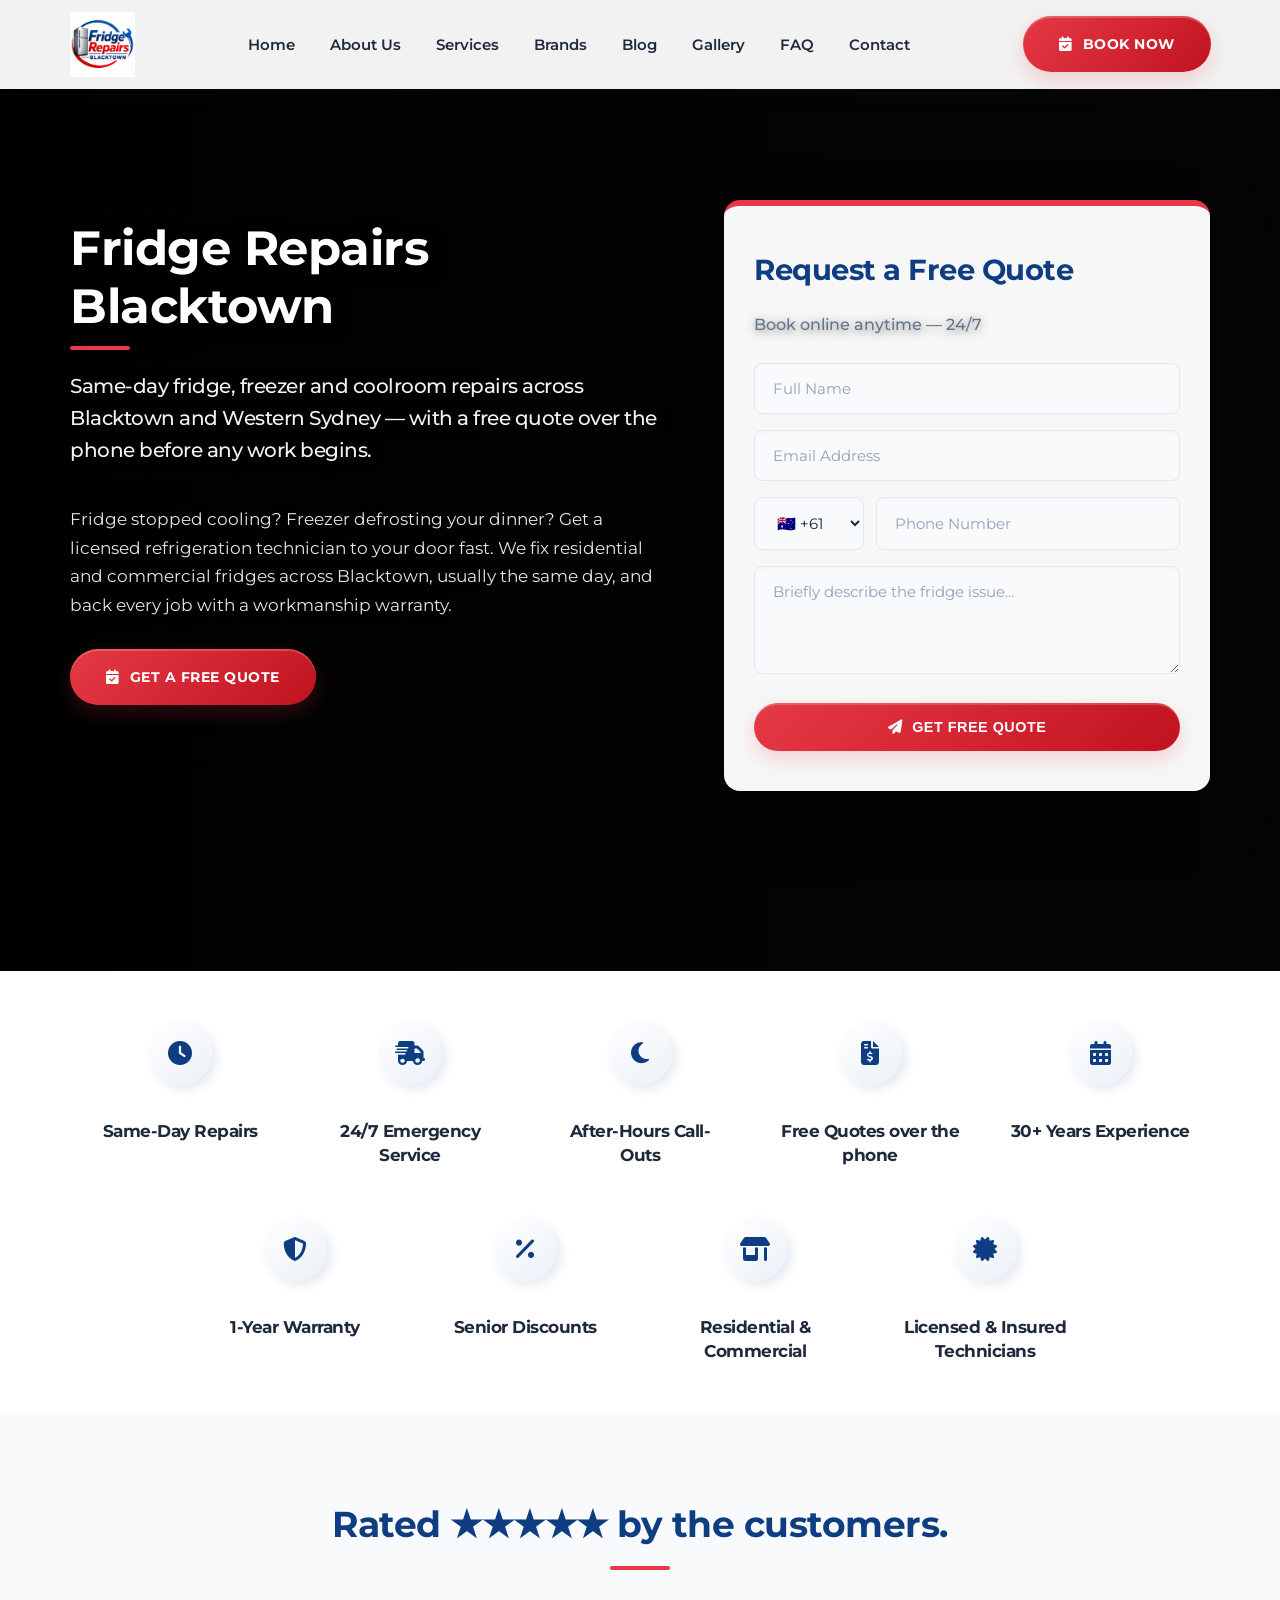
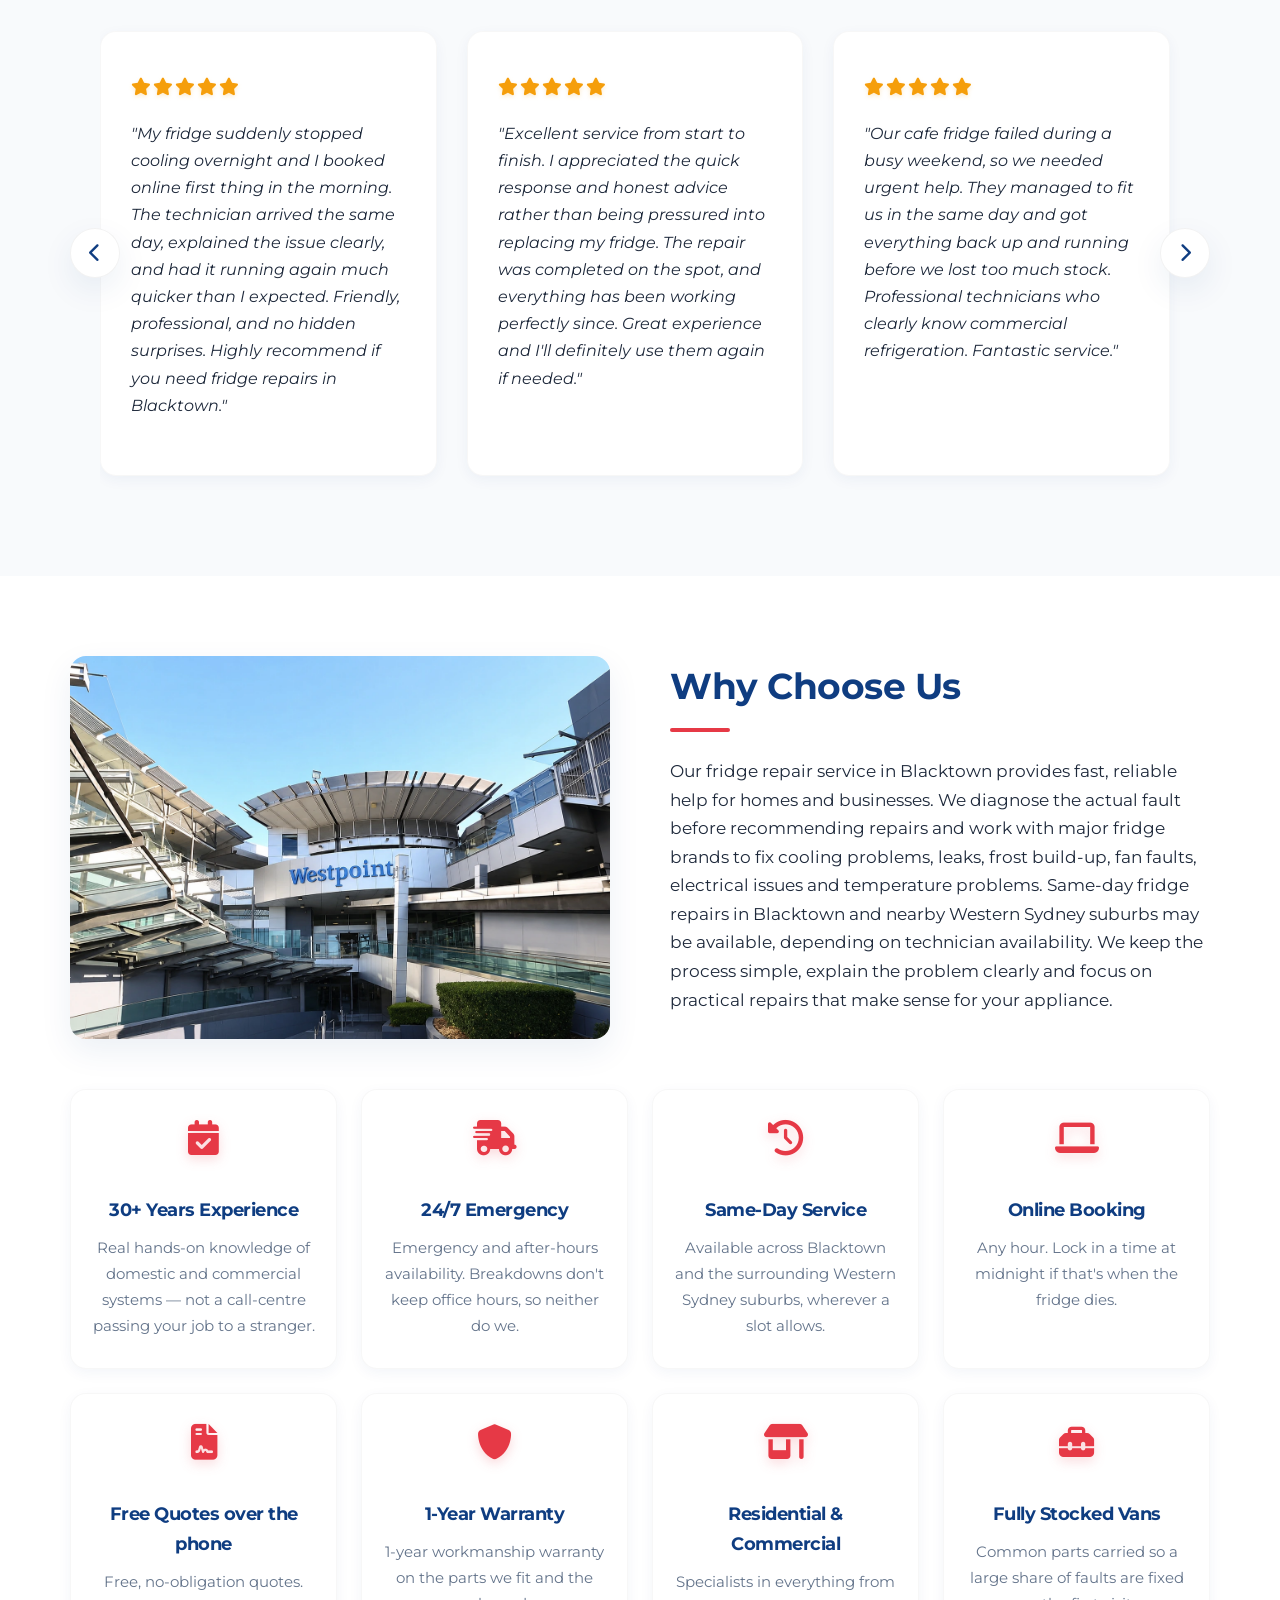
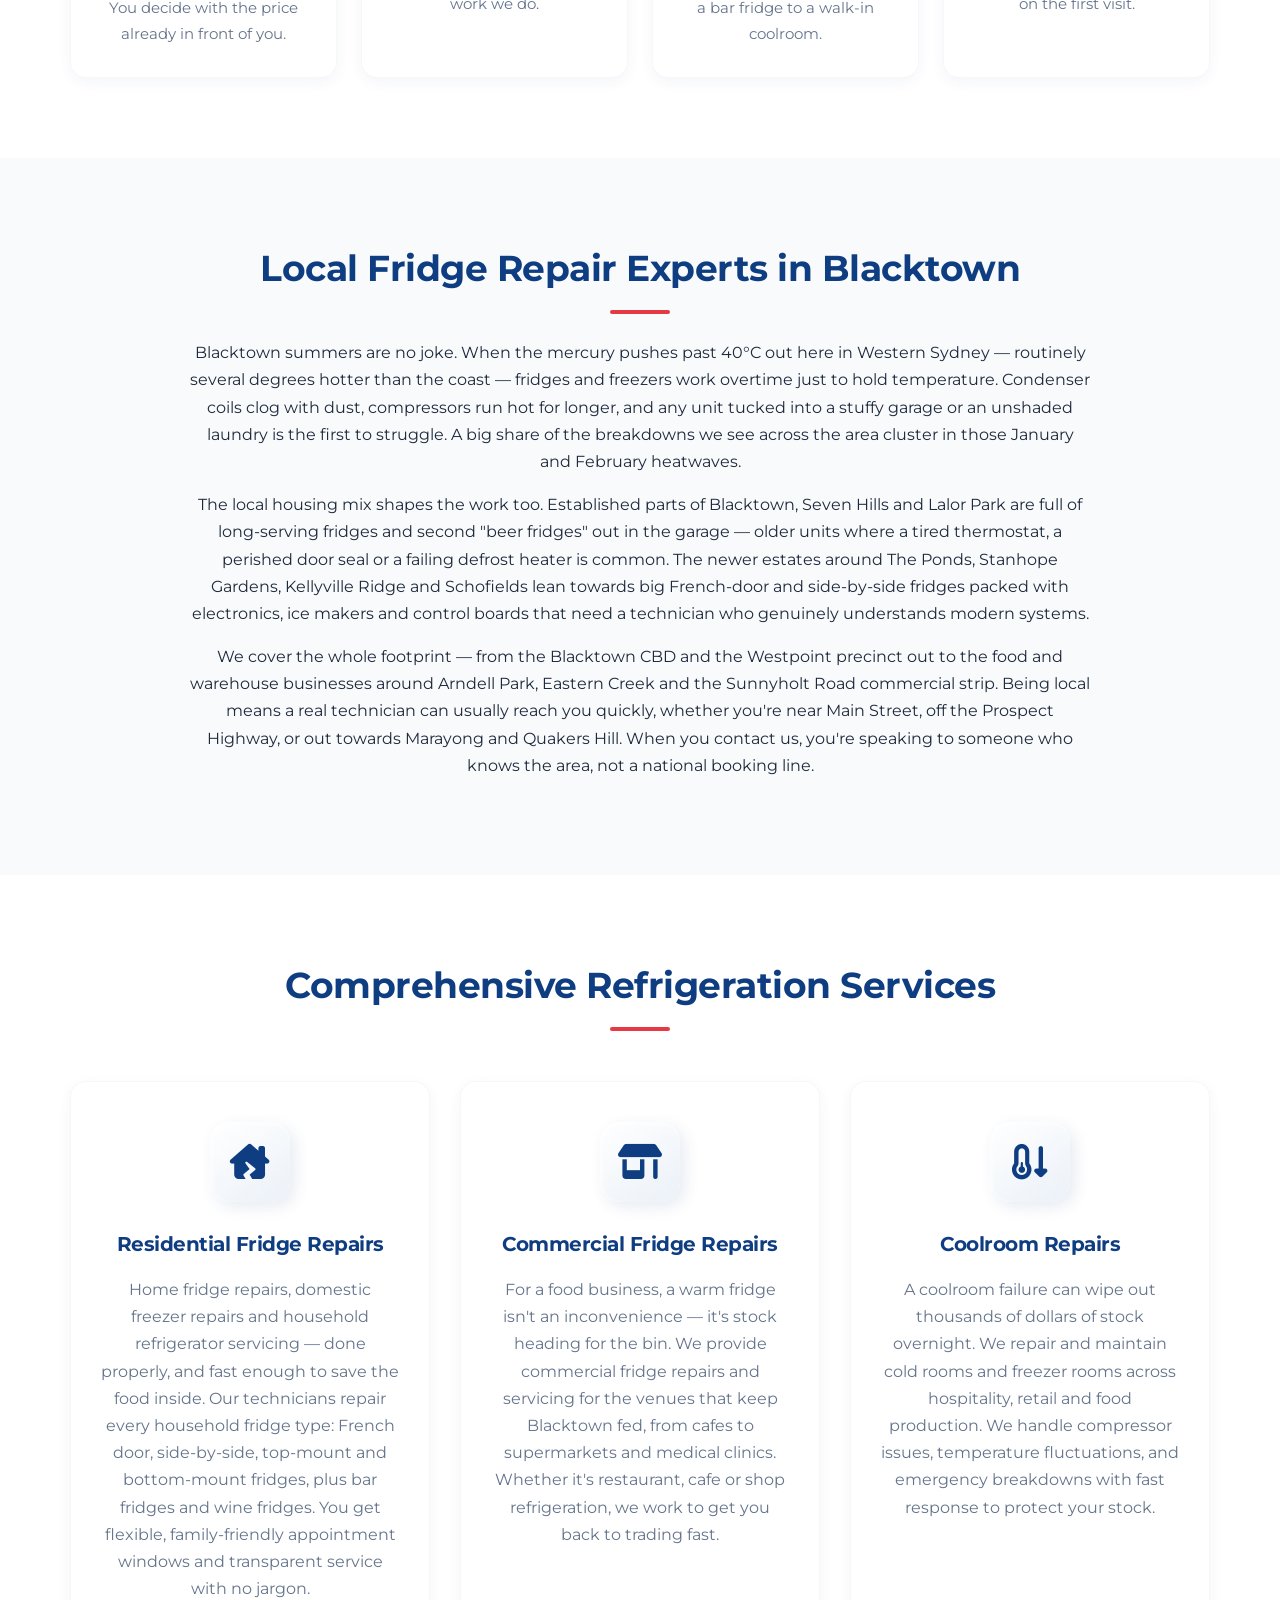
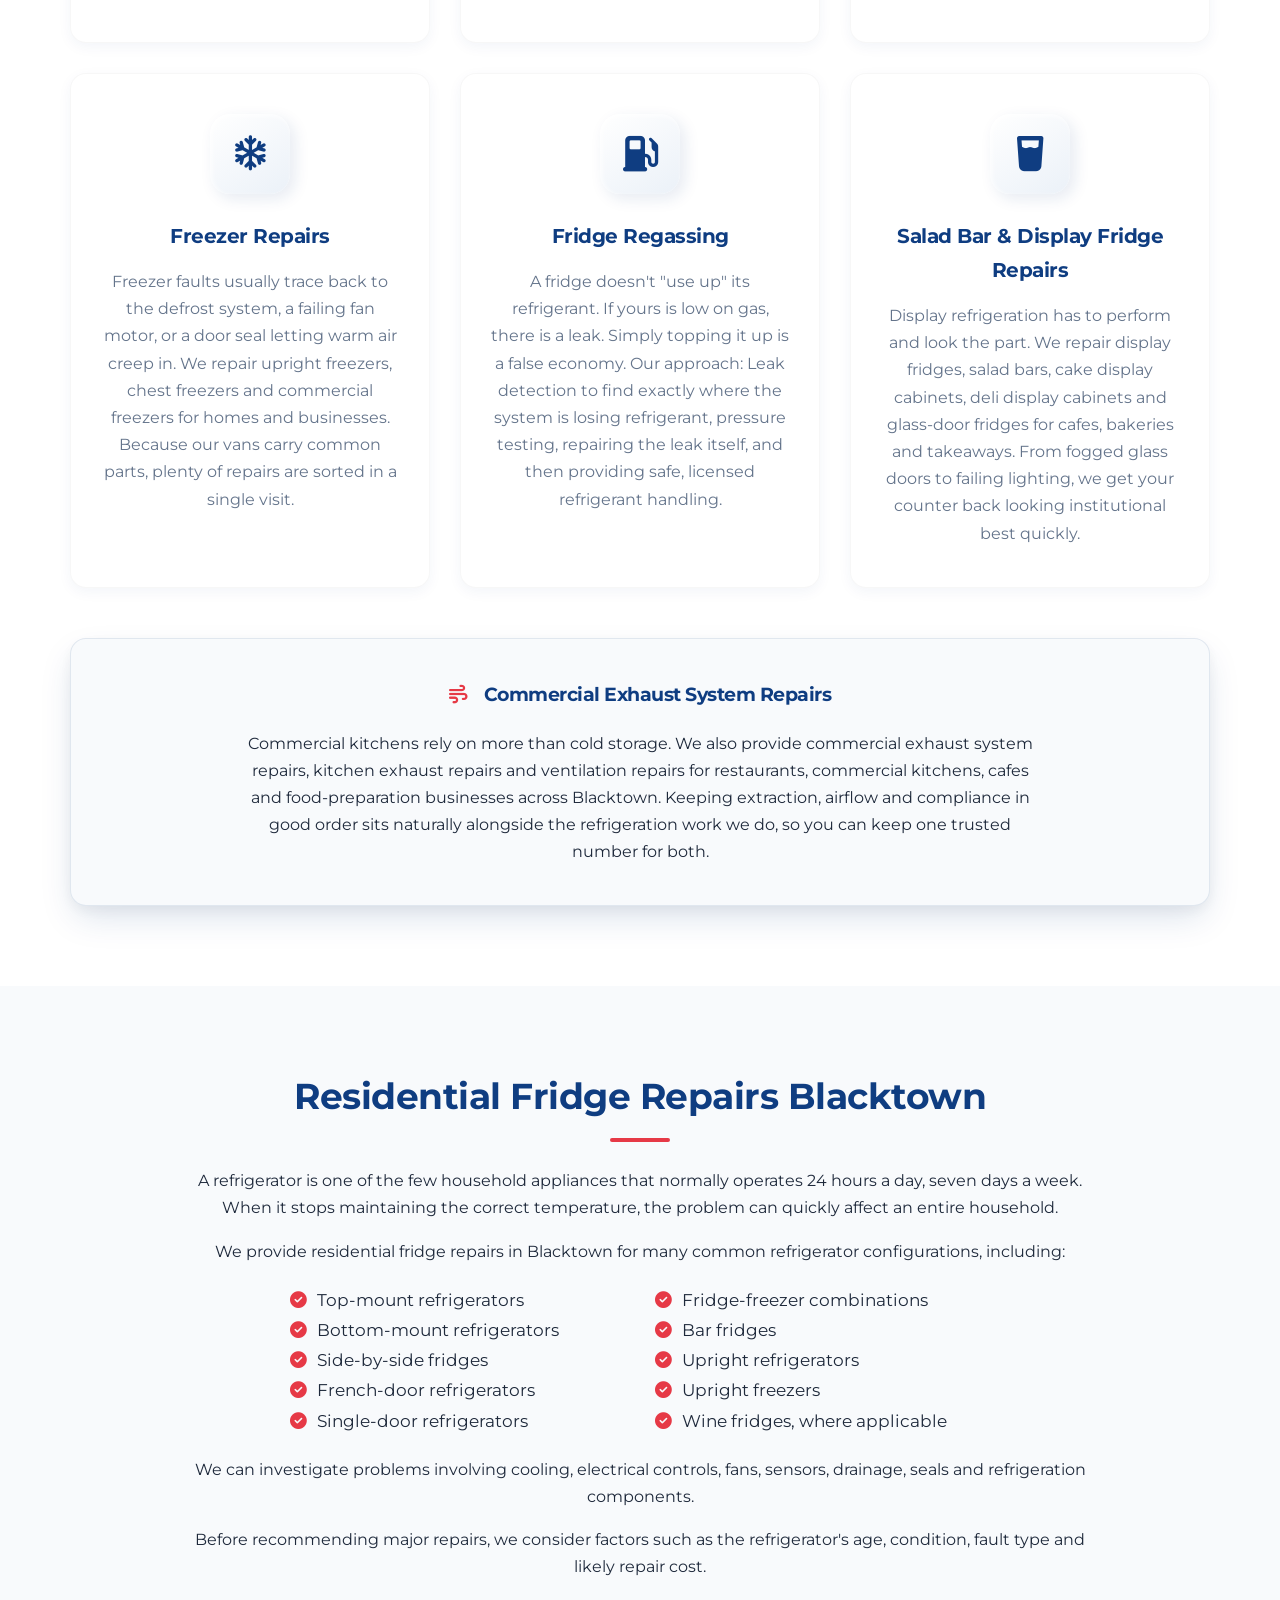
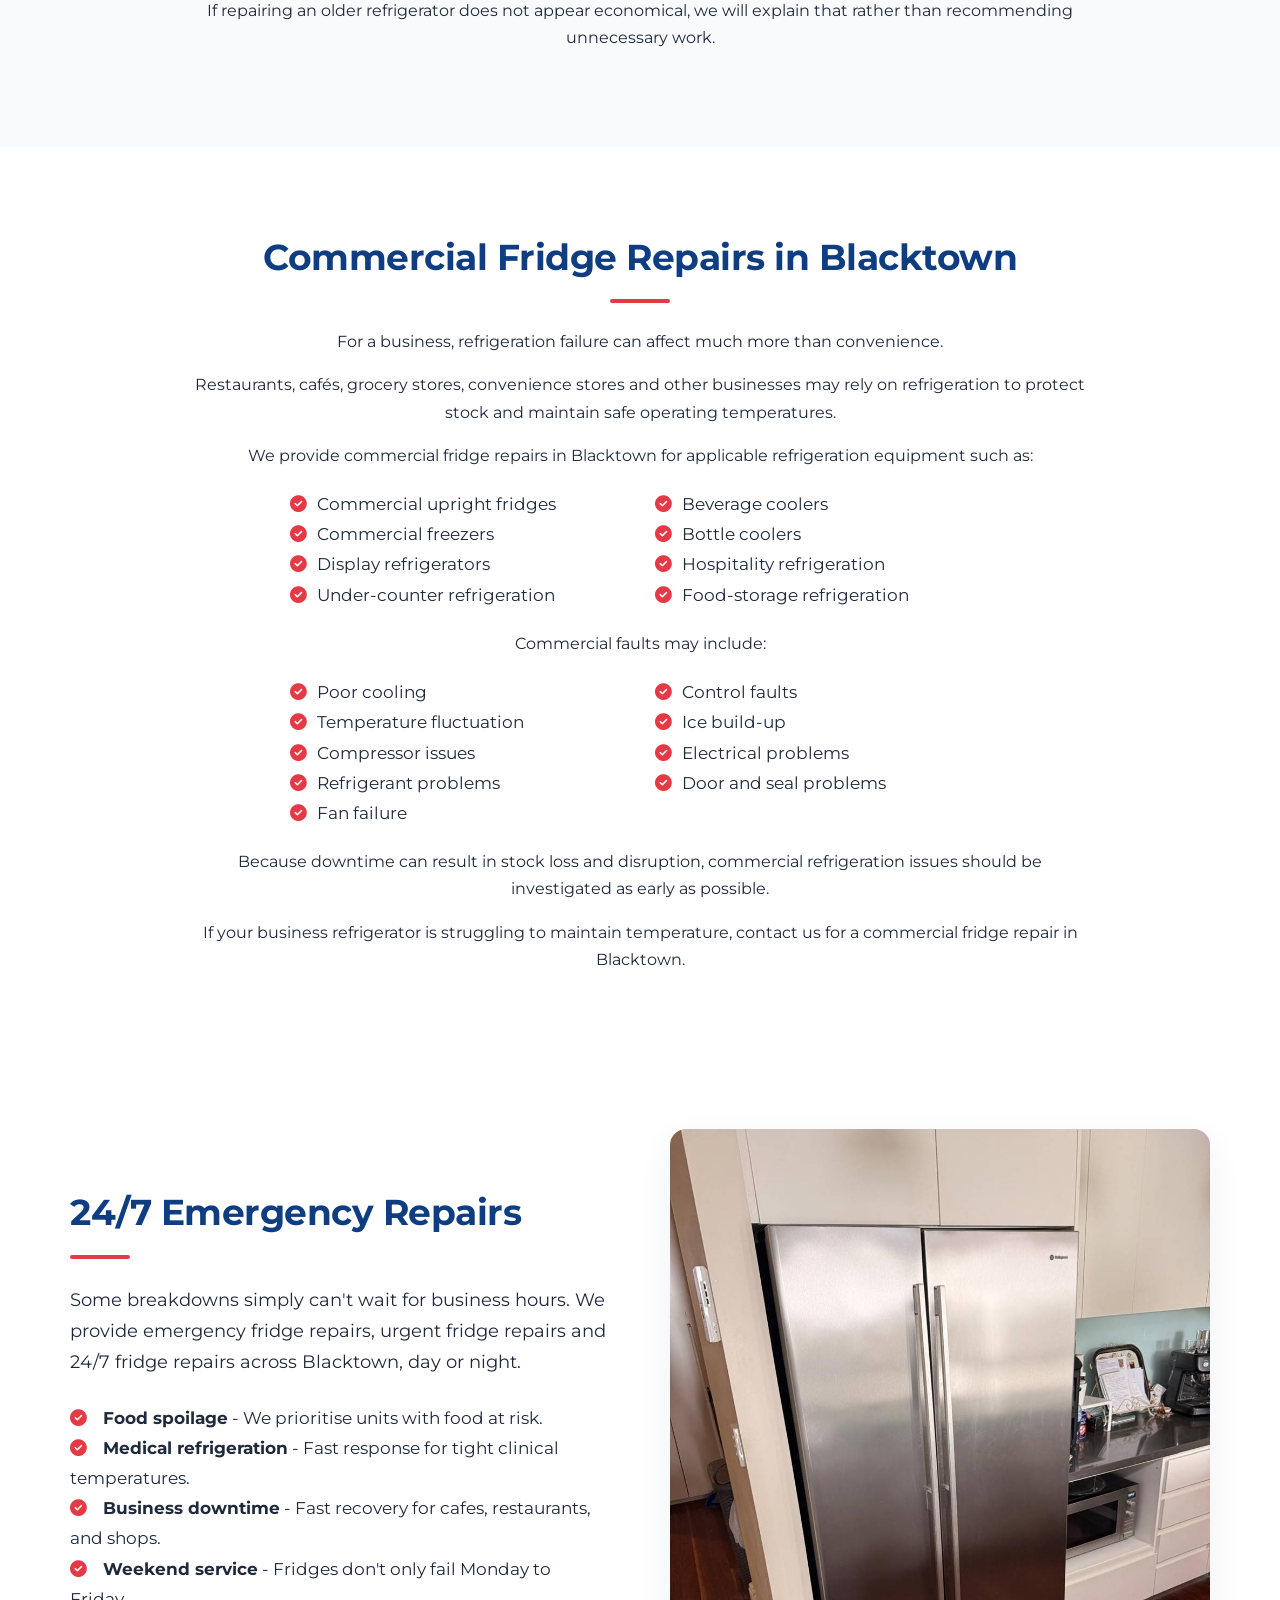
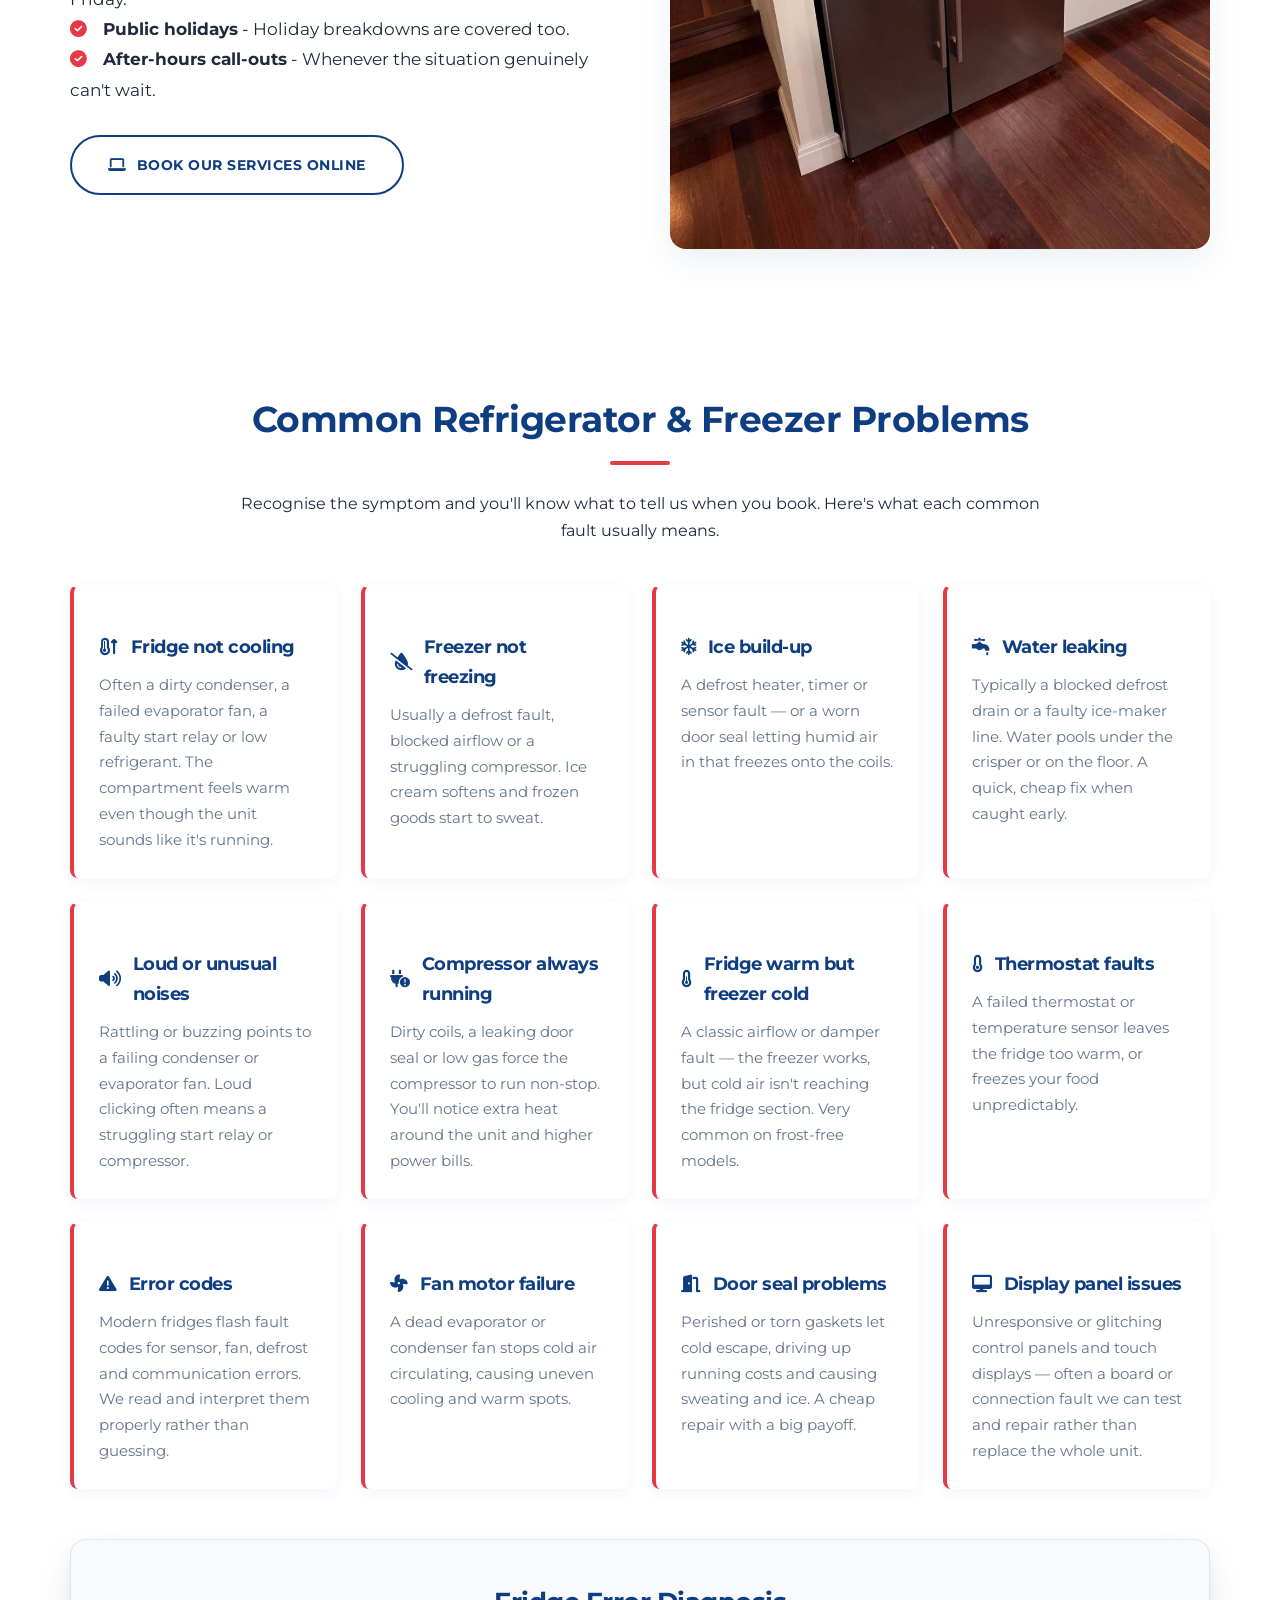
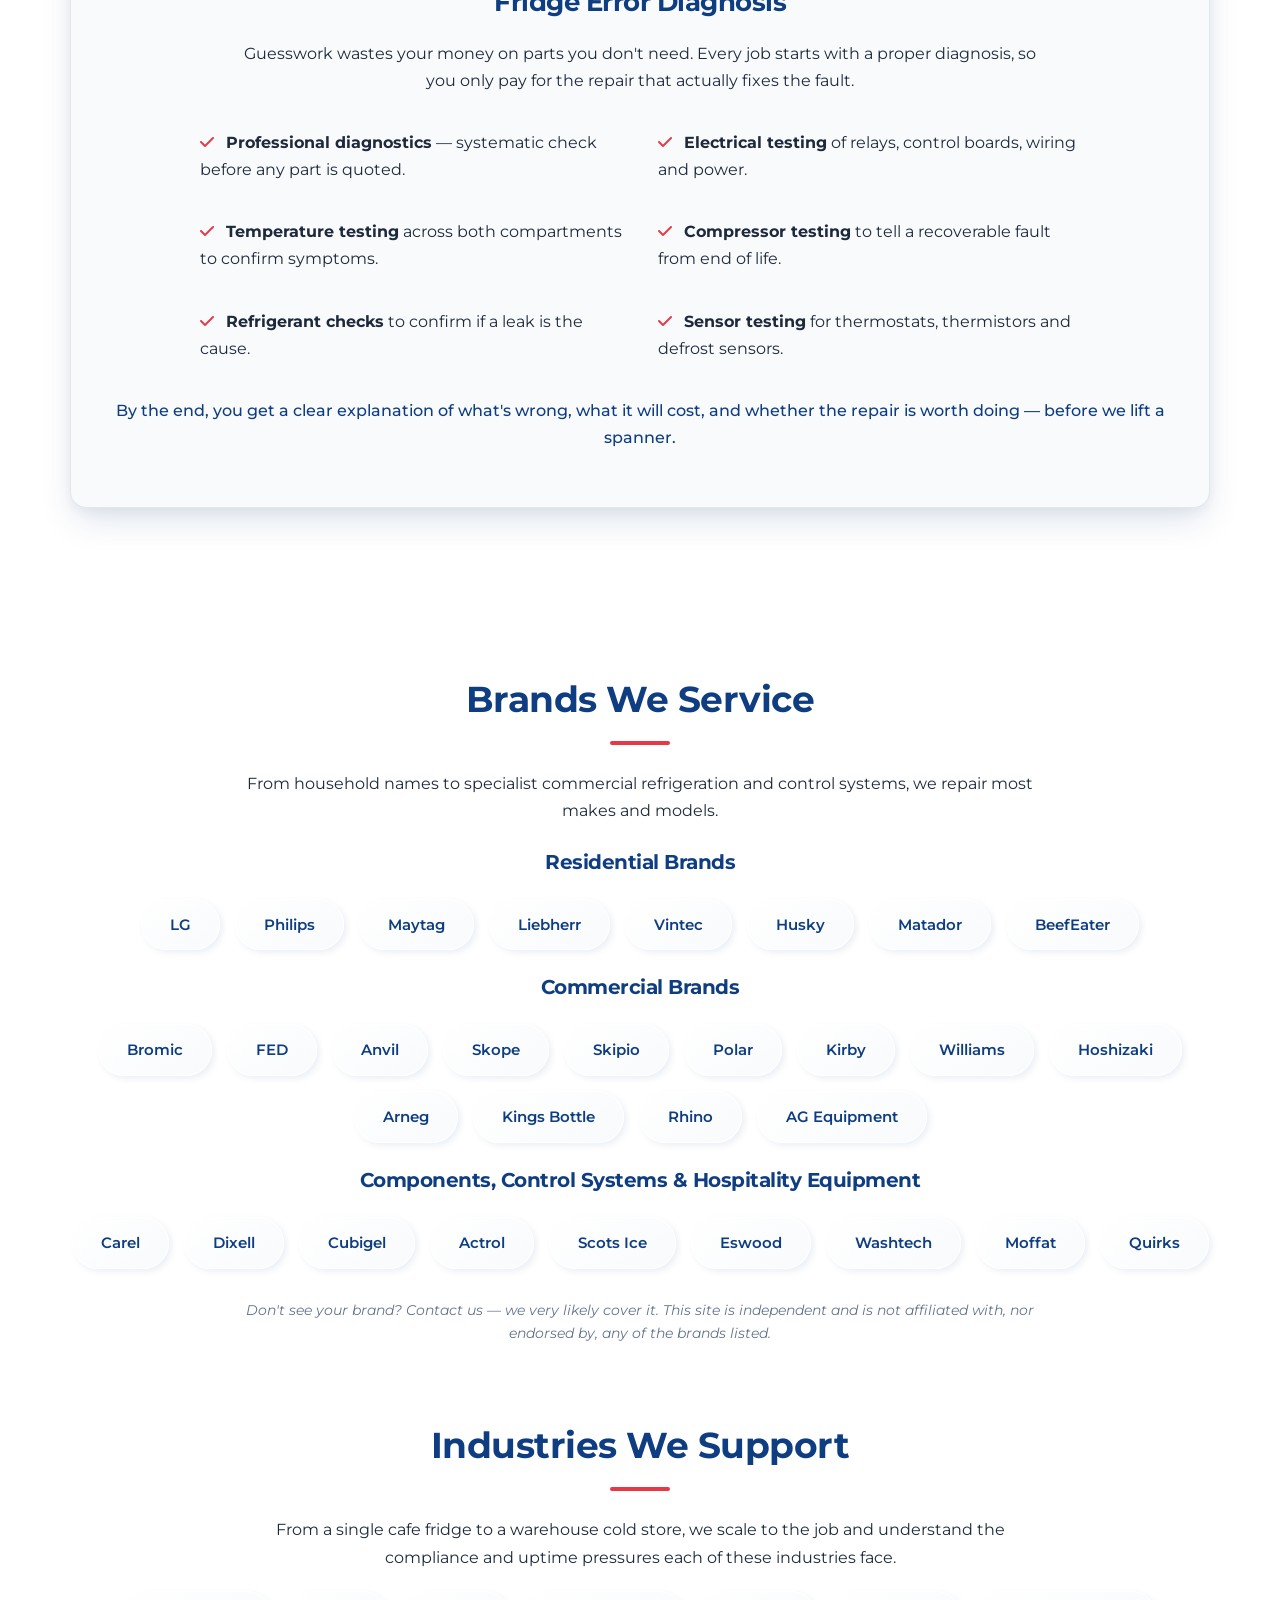
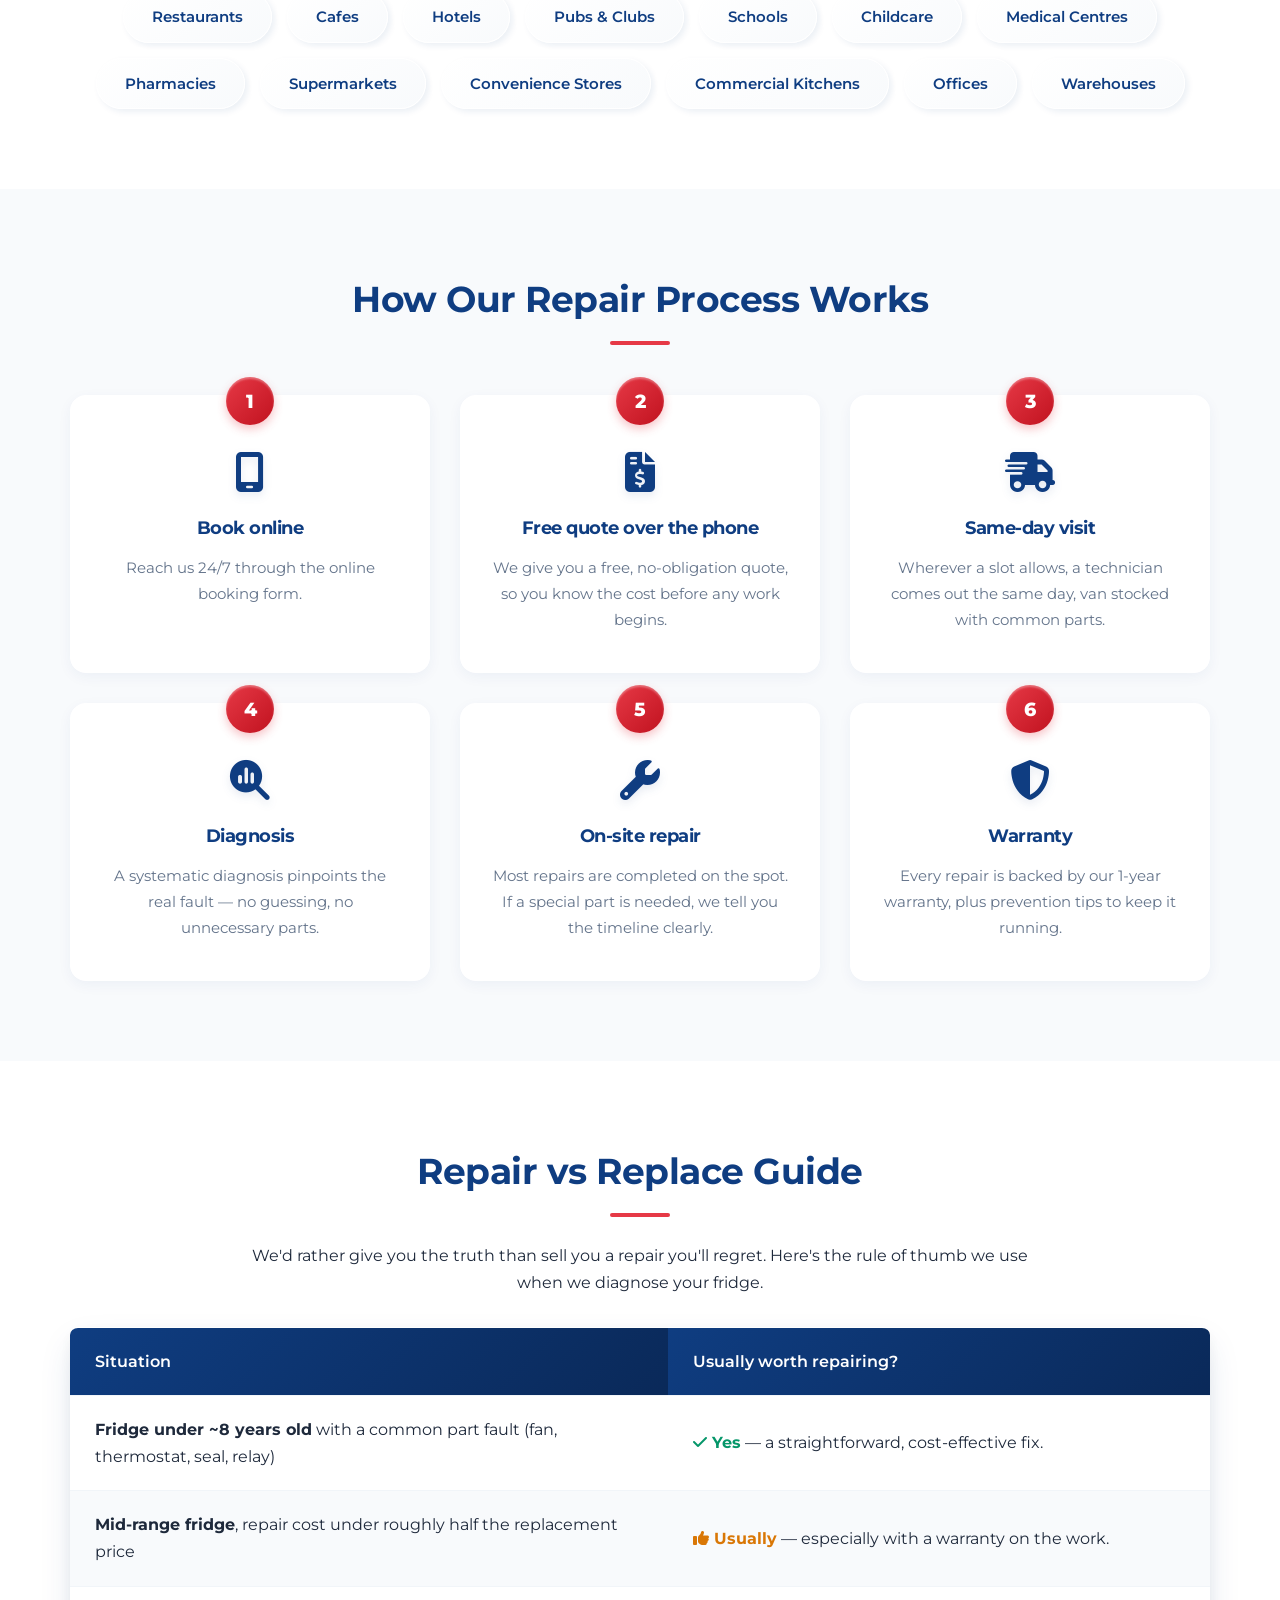
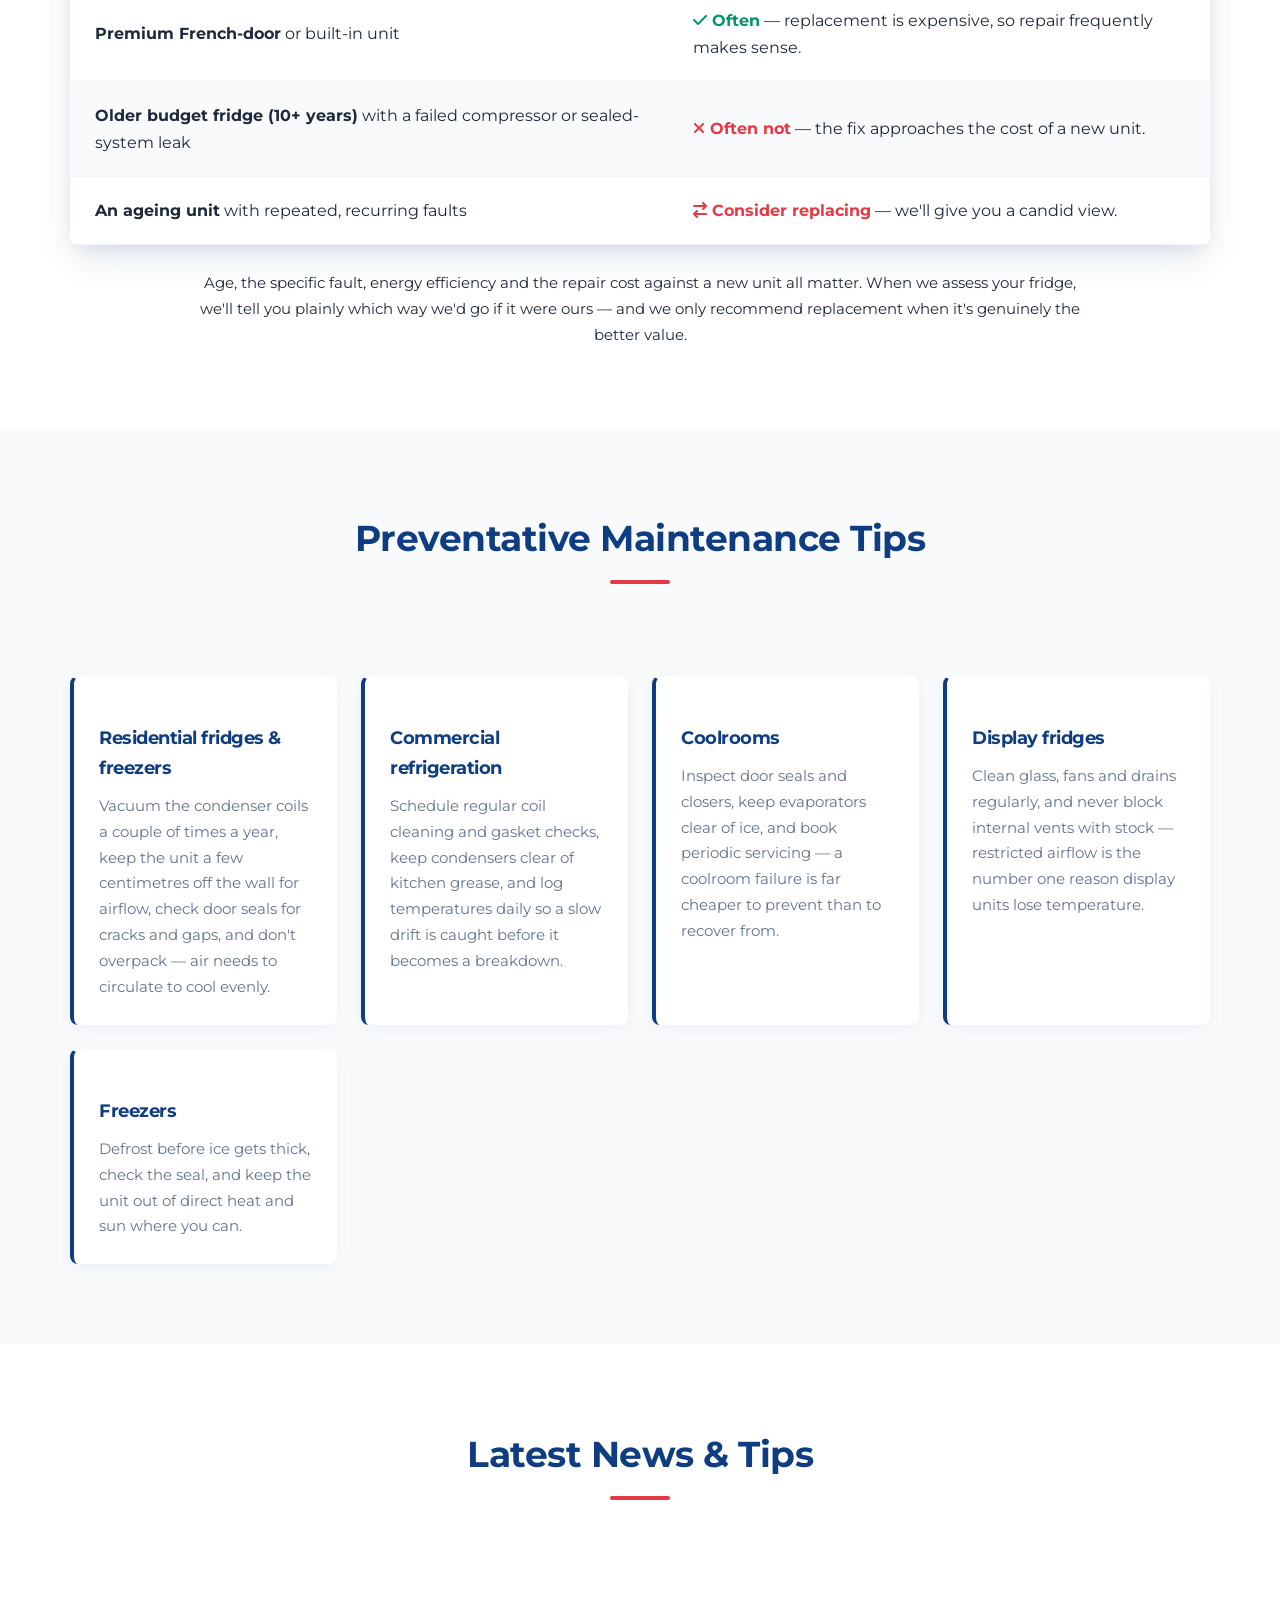
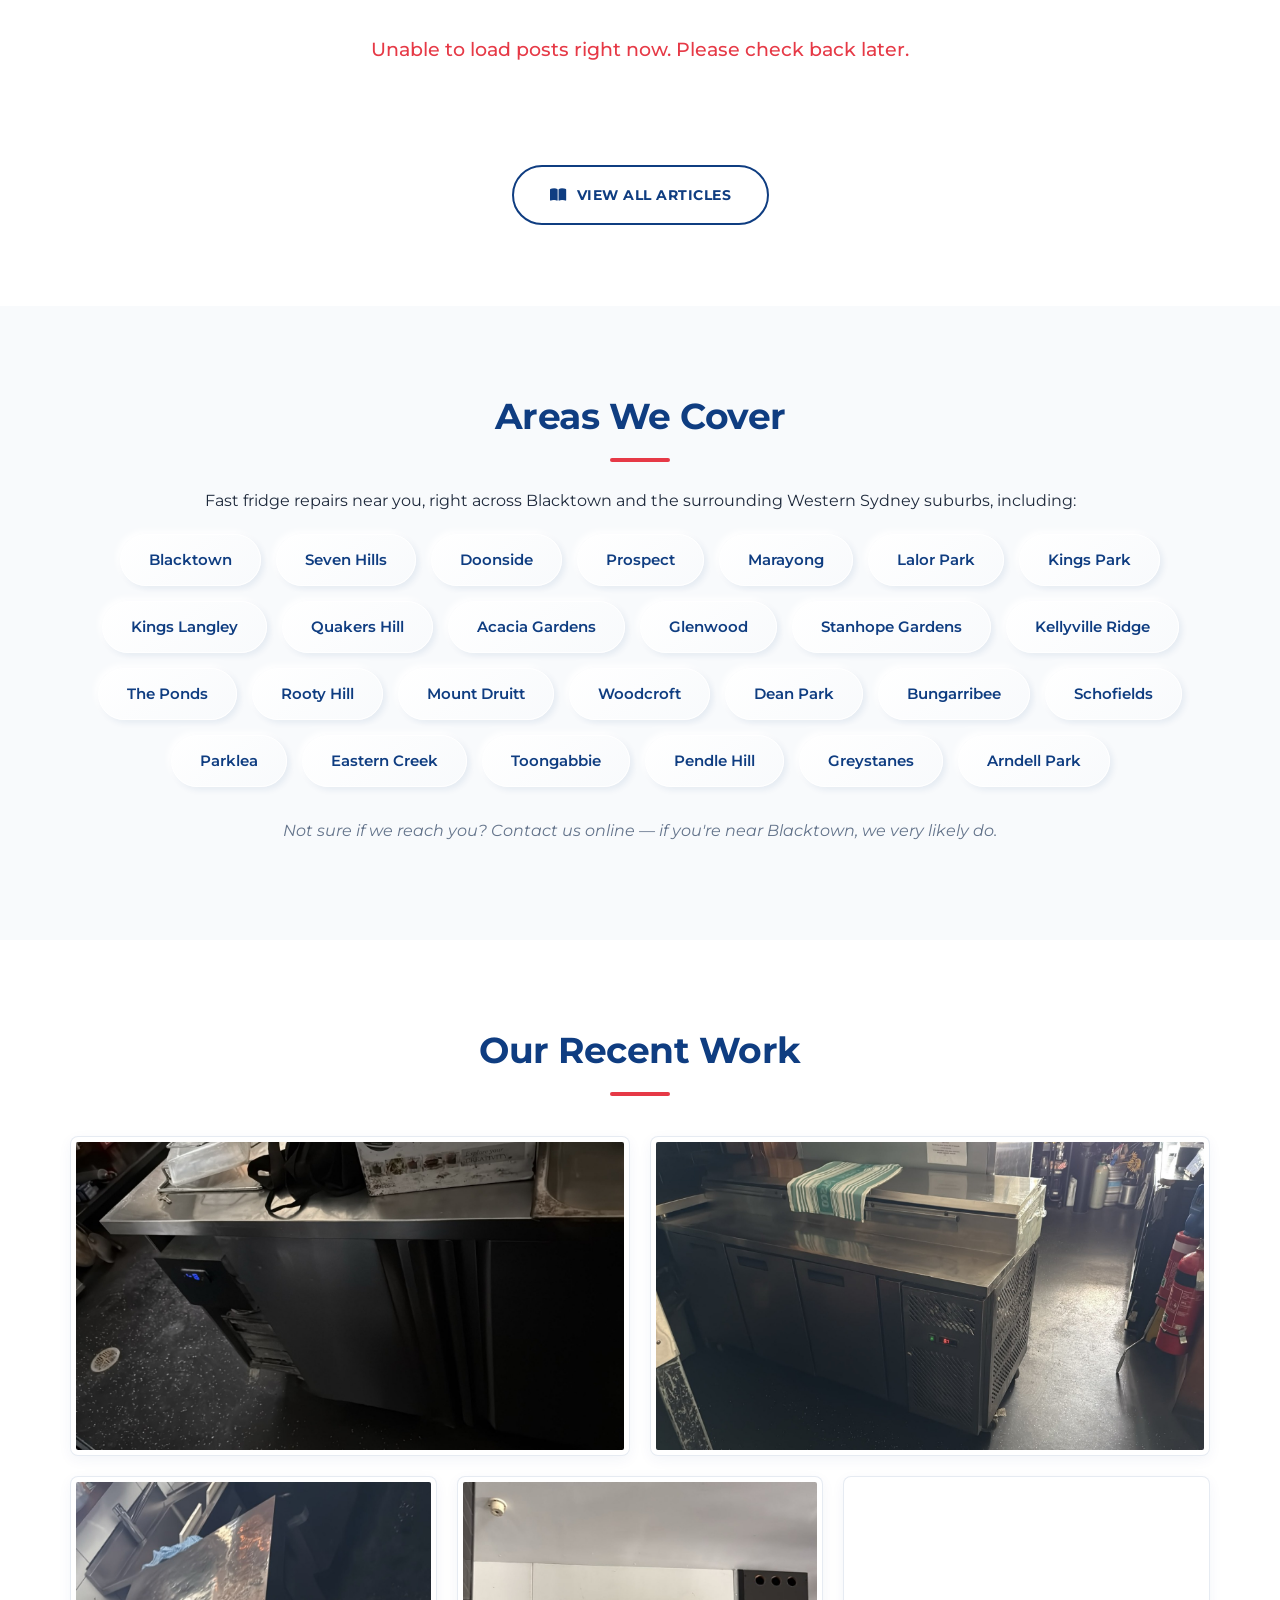
==== index.html @ 7af35701 "Add the About Us page Built /about-us/ (about-us.html) from the content brief: H1 intro, team/van ph" ====
<!DOCTYPE html>
<html lang="en">
<head>
<meta charset="UTF-8">
<meta name="viewport" content="width=device-width, initial-scale=1.0">
<title>Fridge Repairs Blacktown | Same-Day Local Fridge Repair</title>
<meta name="description" content="Need fast fridge repairs in Blacktown? Get same-day local service for cooling faults, leaks, noisy fridges, compressors and all major brands. Book today.">

<!-- Favicon (Logo in browser tab) -->
<link rel="icon" type="image/webp" href="images/logo.webp">
<link rel="apple-touch-icon" href="images/logo.webp">

<!-- Preconnect for faster font/icon & API loading -->
<link rel="preconnect" href="https://fonts.googleapis.com">
<link rel="preconnect" href="https://fonts.gstatic.com" crossorigin>
<link rel="preconnect" href="https://cdnjs.cloudflare.com" crossorigin>
<link rel="preconnect" href="https://fridgerepairblacktown.com.au" crossorigin>

<!-- Preload the hero background image -->
<link rel="preload" as="image" fetchpriority="high" href="images/heroimage1.png">

<!-- Fonts -->
<link rel="preload" as="style" href="https://fonts.googleapis.com/css2?family=Montserrat:wght@400;500;600;700;800&display=swap">
<link href="https://fonts.googleapis.com/css2?family=Montserrat:wght@400;500;600;700;800&display=swap" rel="stylesheet">

<!-- Font Awesome -->
<link rel="preload" href="https://cdnjs.cloudflare.com/ajax/libs/font-awesome/6.4.0/css/all.min.css" as="style" onload="this.onload=null;this.rel='stylesheet'">
<noscript><link rel="stylesheet" href="https://cdnjs.cloudflare.com/ajax/libs/font-awesome/6.4.0/css/all.min.css"></noscript>

<style>
    :root {
        --primary: #0F3D81;
        --primary-light: #EBF1F8;
        --primary-dark: #0A2959;
        --secondary: #E63946;
        --secondary-dark: #C1121F;
        --text-dark: #1E293B;
        --text-light: #64748B;
        --bg-light: #F8FAFC;
        --white: #ffffff;
        --font-main: 'Montserrat', sans-serif;
        --radius: 16px;
        --radius-sm: 8px;
        
        --shadow-sm: 0 4px 14px rgba(15, 61, 129, 0.05);
        --shadow-md: 0 12px 32px rgba(15, 61, 129, 0.08);
        --shadow-hover: 0 25px 50px -12px rgba(15, 61, 129, 0.25), 0 15px 15px -10px rgba(15, 61, 129, 0.15);
        --shadow-3d: 0 15px 35px -5px rgba(15, 61, 129, 0.15), 0 5px 15px rgba(0,0,0,0.05);
        --transition: all 0.4s cubic-bezier(0.25, 1, 0.5, 1);
    }

    * { box-sizing: border-box; }
    
    /* Exact offset for fixed header */
    html { scroll-behavior: smooth; scroll-padding-top: 90px; }
    
    body { margin: 0; background-color: var(--white); overflow-x: hidden; -webkit-font-smoothing: antialiased; }

    @keyframes pulse3D {
        0% { box-shadow: 0 4px 15px rgba(230, 57, 70, 0.3), 0 0 0 0 rgba(230, 57, 70, 0.4); }
        70% { box-shadow: 0 4px 15px rgba(230, 57, 70, 0.3), 0 0 0 15px rgba(230, 57, 70, 0); }
        100% { box-shadow: 0 4px 15px rgba(230, 57, 70, 0.3), 0 0 0 0 rgba(230, 57, 70, 0); }
    }

    @keyframes spin {
        0% { transform: rotate(0deg); }
        100% { transform: rotate(360deg); }
    }

    .frb-reveal {
        opacity: 0;
        transform: perspective(1200px) translateY(50px) translateZ(-50px) rotateX(-8deg);
        transition: opacity 0.8s cubic-bezier(0.25, 1, 0.5, 1), transform 0.8s cubic-bezier(0.25, 1, 0.5, 1);
        will-change: opacity, transform;
    }
    .frb-reveal.active {
        opacity: 1;
        transform: perspective(1200px) translateY(0) translateZ(0) rotateX(0deg);
    }
    
    .frb-global-styles { font-family: var(--font-main); font-size: 16px; color: var(--text-dark); line-height: 1.7; overflow-x: hidden; }
    .frb-global-styles a { text-decoration: none; transition: var(--transition); }
    .frb-global-styles h1, .frb-global-styles h2, .frb-global-styles h3, .frb-global-styles h4 { color: var(--primary); margin-top: 0; font-weight: 700; letter-spacing: -0.5px; }
    .frb-global-styles img { display: block; max-width: 100%; height: auto; }

    /* HEADER STYLES */
    .frb-site-header { 
        width: 100%; 
        background-color: rgba(255, 255, 255, 0.95); 
        backdrop-filter: blur(12px); 
        -webkit-backdrop-filter: blur(12px); 
        box-shadow: 0 4px 20px rgba(15, 61, 129, 0.08); 
        position: fixed; 
        top: 0; 
        left: 0;
        z-index: 9999; 
        transition: background-color 0.3s ease, box-shadow 0.3s ease;
        transform: translateZ(0);
    }
    .frb-site-header.scrolled {
        background-color: rgba(255, 255, 255, 0.75);
        box-shadow: 0 8px 25px rgba(15, 61, 129, 0.12);
    }
    .frb-header-container { width: 90%; max-width: 1140px; margin: 0 auto; display: flex; justify-content: space-between; align-items: center; padding: 12px 0; }
    .frb-logo img { max-height: 65px; width: auto; display: block; transition: var(--transition); }
    .frb-logo img:hover { transform: scale(1.03) translateY(-2px); }
    .frb-main-nav { flex-grow: 1; display: flex; justify-content: center; }
    .frb-main-nav ul { list-style: none; display: flex; gap: 35px; margin: 0; padding: 0; }
    .frb-main-nav ul li a { color: var(--text-dark); font-weight: 600; font-size: 0.95rem; text-transform: capitalize; position: relative; padding-bottom: 6px; }
    .frb-main-nav ul li a::after { content: ''; position: absolute; bottom: 0; left: 0; width: 0; height: 2px; background-color: var(--secondary); transition: var(--transition); border-radius: 2px; }
    .frb-main-nav ul li a:hover { color: var(--primary); }
    .frb-main-nav ul li a:hover::after { width: 100%; }
    .frb-header-actions { display: flex; align-items: center; gap: 20px; }
    .frb-header-btn { padding: 12px 28px; font-size: 0.9rem; animation: pulse3D 2.5s infinite; } 
    .frb-mobile-toggle { display: none; background: none; border: none; font-size: 1.8rem; cursor: pointer; color: var(--primary); transition: var(--transition); }

    /* LAYOUT STYLES */
    .frb-container { width: 90%; max-width: 1140px; margin: 0 auto; padding: 80px 0; }
    .frb-bg-light { background-color: var(--bg-light); }
    .frb-text-center { text-align: center; }
    .frb-mt-2 { margin-top: 20px; }
    .frb-mb-2 { margin-bottom: 20px; }
    
    .frb-img-fluid { border-radius: var(--radius); box-shadow: var(--shadow-md); transition: var(--transition); overflow: hidden; will-change: transform; }
    .frb-img-fluid:hover { transform: translateY(-8px) scale(1.02); box-shadow: var(--shadow-hover); }

    h2, .frb-section-title { font-size: clamp(28px, 4vw, 36px) !important; margin-bottom: 25px; position: relative; padding-bottom: 15px; }
    .frb-section-title::after { content: ''; position: absolute; bottom: 0; left: 0; width: 60px; height: 4px; border-radius: 4px; background-color: var(--secondary); }
    .frb-section-title.center::after { left: 50%; transform: translateX(-50%); }

    .frb-split-grid { display: grid; grid-template-columns: 1fr 1fr; gap: 60px; align-items: center; }
    
    .frb-btn { display: inline-flex; align-items: center; justify-content: center; gap: 10px; padding: 16px 36px; border-radius: 50px; font-weight: 700; text-transform: uppercase; letter-spacing: 0.5px; font-size: 0.9em; border: none; background: linear-gradient(135deg, var(--secondary) 0%, var(--secondary-dark) 100%); color: var(--white); cursor: pointer; transition: var(--transition); box-shadow: 0 8px 20px rgba(230, 57, 70, 0.2), inset 0 2px 0 rgba(255,255,255,0.2); will-change: transform; }
    .frb-btn:hover { color: var(--white); transform: translateY(-3px) scale(1.02); box-shadow: 0 12px 25px rgba(230, 57, 70, 0.3), inset 0 2px 0 rgba(255,255,255,0.3); }
    .frb-btn:active { transform: translateY(1px); box-shadow: 0 2px 10px rgba(230, 57, 70, 0.3), inset 0 3px 5px rgba(0,0,0,0.2); }
    .frb-btn:disabled { opacity: 0.7; cursor: not-allowed; transform: none !important; box-shadow: none !important; }
    
    .frb-btn-outline { background: transparent; color: var(--primary); border: 2px solid var(--primary); box-shadow: none; backdrop-filter: blur(5px); animation: none; }
    .frb-btn-outline:hover { background-color: var(--primary); color: var(--white); border-color: var(--primary); transform: translateY(-3px) scale(1.02); box-shadow: 0 12px 25px rgba(15, 61, 129, 0.2); }

    /* HERO SECTION */
    .frb-hero { position: relative; display: flex; align-items: center; padding: 120px 0 100px; overflow: hidden; background-color: #050505; }
    .frb-hero-bg { position: absolute; top: 0; left: 0; width: 100%; height: 100%; object-fit: cover; z-index: 0; pointer-events: none; }
    .frb-hero-overlay { position: absolute; top: 0; left: 0; width: 100%; height: 100%; background: linear-gradient(to right, rgba(0, 0, 0, 0.85) 0%, rgba(0, 0, 0, 0.4) 50%, rgba(0, 0, 0, 0.1) 100%); z-index: 1; }
    .frb-hero-grid { display: grid; grid-template-columns: 1.1fr 0.9fr; gap: 60px; align-items: flex-start; position: relative; z-index: 2; }
    .frb-hero-text-wrap { margin-top: 20px; }
    .frb-hero h1 { font-size: clamp(36px, 5vw, 48px) !important; line-height: 1.2; margin-bottom: 20px; color: var(--white); text-shadow: 0 4px 20px rgba(0,0,0,0.6), 0 2px 5px rgba(0,0,0,0.4); }
    .frb-hero h2 { font-size: 1.25em !important; font-weight: 500; margin-bottom: 24px; color: rgba(255,255,255,0.95); line-height: 1.6; text-shadow: 0 2px 15px rgba(0,0,0,0.5); }
    .frb-hero h2::after { display: none; }
    .frb-hero p { color: rgba(255,255,255,0.9); font-size: 1.05em; margin-bottom: 30px; text-shadow: 0 2px 10px rgba(0,0,0,0.5); }

    /* FORM CARD */
    .frb-cf7-card { background: rgba(255, 255, 255, 0.97); padding: 40px 30px; border-radius: var(--radius); box-shadow: 0 25px 60px rgba(0,0,0,0.4), inset 0 1px 0 rgba(255,255,255,1); border-top: 6px solid var(--secondary); transform: translateZ(0); }
    .frb-cf7-card h3 { font-size: 1.8em; margin-bottom: 5px; color: var(--primary); letter-spacing: -0.5px; }
    .frb-cf7-card p.frb-form-sub { color: var(--text-light); font-size: 1em; margin-bottom: 25px; font-weight: 500; }
    .frb-quote-form { display: flex; flex-direction: column; gap: 16px; }
    .frb-form-group { width: 100%; }
    .frb-quote-form input, .frb-quote-form textarea, .frb-quote-form select { width: 100%; padding: 15px 18px; border: 1px solid #E2E8F0; border-radius: var(--radius-sm); font-family: var(--font-main); font-size: 0.95em; color: var(--text-dark); background-color: var(--bg-light); transition: var(--transition); box-shadow: inset 0 2px 4px rgba(0,0,0,0.02); }
    .frb-quote-form input::placeholder, .frb-quote-form textarea::placeholder { color: #94A3B8; }
    .frb-quote-form input:focus, .frb-quote-form textarea:focus, .frb-quote-form select:focus { outline: none; border-color: var(--primary); background-color: var(--white); box-shadow: inset 0 2px 4px rgba(0,0,0,0.02), 0 0 0 4px rgba(15, 61, 129, 0.1); }
    .frb-phone-group { display: flex; gap: 12px; }
    .frb-phone-group select { width: 110px; flex-shrink: 0; cursor: pointer; }
    .frb-submit-btn { width: 100%; justify-content: center; margin-top: 5px; animation: none; }

    /* MODAL STYLES */
    .frb-modal-overlay { position: fixed; top: 0; left: 0; width: 100%; height: 100%; background: rgba(0,0,0,0.6); backdrop-filter: blur(5px); display: flex; align-items: center; justify-content: center; z-index: 100000; opacity: 0; visibility: hidden; transition: all 0.3s ease; }
    .frb-modal-overlay.active { opacity: 1; visibility: visible; }
    .frb-modal-content { background: var(--white); padding: 40px; border-radius: var(--radius); text-align: center; max-width: 450px; width: 90%; transform: translateY(20px); transition: all 0.3s ease; box-shadow: 0 25px 50px rgba(0,0,0,0.25); border-top: 6px solid #10B981; }
    .frb-modal-overlay.active .frb-modal-content { transform: translateY(0); }
    .frb-modal-icon { width: 70px; height: 70px; background: #10B981; color: white; border-radius: 50%; display: flex; align-items: center; justify-content: center; font-size: 2em; margin: 0 auto 20px; box-shadow: 0 10px 20px rgba(16, 185, 129, 0.3); }
    .frb-modal-title { font-size: 1.6em; color: var(--text-dark); margin-bottom: 12px; font-weight: 700; }
    .frb-modal-text { color: var(--text-light); margin-bottom: 30px; line-height: 1.6; }
    .frb-modal-btn { width: 100%; }

    /* CARDS & GRIDS */
    .frb-why-card, .frb-service-card, .frb-fault-card, .frb-process-step, .frb-contact-item, .frb-faq-item, .frb-review-card, .frb-blog-card { border-top: 2px solid rgba(255,255,255,1); transform-style: preserve-3d; backface-visibility: hidden; }

    .frb-trust-bar { padding: 40px 0; border-bottom: 1px solid rgba(0,0,0,0.03); background: var(--white); }
    .frb-trust-grid { display: flex; flex-wrap: wrap; justify-content: center; gap: 30px; text-align: center; }
    .frb-trust-item { padding: 10px; display: flex; flex-direction: column; align-items: center; flex: 1 1 180px; max-width: 200px; }
    .frb-trust-icon-wrapper { width: 64px; height: 64px; border-radius: 50%; background: linear-gradient(145deg, #ffffff, var(--primary-light)); box-shadow: 5px 5px 10px rgba(15,61,129,0.1), -5px -5px 10px #ffffff; display: flex; align-items: center; justify-content: center; margin-bottom: 15px; transition: transform 0.6s cubic-bezier(0.34, 1.56, 0.64, 1), background 0.3s; color: var(--primary); font-size: 1.5em; transform-style: preserve-3d; }
    @media (hover: hover) { .frb-trust-item:hover .frb-trust-icon-wrapper { background: var(--secondary); color: var(--white); transform: translateY(-5px) rotateY(15deg) scale(1.1); box-shadow: 0 10px 20px rgba(230,57,70,0.3); } }
    .frb-trust-item h4 { margin: 0; font-size: 1.05em; font-weight: 700; color: var(--text-dark); line-height: 1.4; }

    .frb-features-grid-bottom { display: grid; grid-template-columns: repeat(4, 1fr); gap: 24px; margin-top: 50px; }
    .frb-why-card { background: var(--white); border-radius: var(--radius); padding: 30px 20px; box-shadow: var(--shadow-sm); text-align: center; border: 1px solid rgba(0,0,0,0.03); transition: var(--transition); }
    @media (hover: hover) { .frb-why-card:hover { transform: translateY(-8px) perspective(1000px) rotateX(4deg); box-shadow: var(--shadow-hover); border-color: var(--primary-light); } .frb-why-card:hover i { transform: scale(1.1) translateZ(20px); } }
    .frb-why-card i { color: var(--secondary); font-size: 2.2em; margin-bottom: 20px; transition: var(--transition); filter: drop-shadow(0 4px 6px rgba(230,57,70,0.2)); }
    .frb-why-card h4 { font-size: 1.1em; margin-bottom: 10px; color: var(--primary); transform: translateZ(10px); }
    .frb-why-card p { margin: 0; font-size: 0.95em; color: var(--text-light); transform: translateZ(5px); }

    .frb-services-grid { display: grid; grid-template-columns: repeat(auto-fit, minmax(300px, 1fr)); gap: 30px; margin-top: 50px; }
    .frb-service-card { background: var(--white); padding: 40px 30px; border-radius: var(--radius); text-align: center; transition: var(--transition); box-shadow: var(--shadow-sm); border: 1px solid rgba(0,0,0,0.03); }
    @media (hover: hover) { .frb-service-card:hover { transform: translateY(-10px) perspective(1000px) rotateX(4deg); box-shadow: var(--shadow-hover); } .frb-service-card:hover .frb-service-icon { background: var(--primary); color: var(--white); border-radius: 50%; box-shadow: 0 10px 20px rgba(15,61,129,0.3); transform: translateZ(30px) rotateY(10deg); } }
    .frb-service-icon { width: 80px; height: 80px; border-radius: 20px; background: linear-gradient(145deg, var(--white), var(--primary-light)); box-shadow: inset 2px 2px 5px rgba(255,255,255,0.8), 5px 5px 15px rgba(15,61,129,0.1); display: inline-flex; align-items: center; justify-content: center; font-size: 2.2em; margin-bottom: 25px; color: var(--primary); transition: var(--transition); }
    .frb-service-card h3 { font-size: 1.25em; margin-bottom: 15px; transform: translateZ(15px); }
    .frb-service-card p { color: var(--text-light); margin: 0; transform: translateZ(10px); }

    .frb-emergency-banner { position: relative; margin: clamp(40px, 5vw, 60px) auto; max-width: 1140px; width: 90%; }
    .frb-emergency-grid { display: grid; grid-template-columns: 1fr 1fr; gap: 60px; align-items: center; }

    .frb-faults-grid { display: grid; grid-template-columns: repeat(auto-fit, minmax(260px, 1fr)); gap: 24px; margin-top: 35px; }
    .frb-fault-card { background: var(--white); border-radius: var(--radius-sm); padding: 25px; border-left: 4px solid var(--secondary); box-shadow: var(--shadow-sm); transition: var(--transition); }
    @media (hover: hover) { .frb-fault-card:hover { transform: translateX(5px) perspective(1000px) rotateY(-4deg); box-shadow: var(--shadow-hover); } }
    .frb-fault-card h4 { font-size: 1.1em; color: var(--primary); margin-bottom: 10px; display: flex; align-items: center; gap: 12px; transform: translateZ(10px); }
    .frb-fault-card p { font-size: 0.95em; margin: 0; color: var(--text-light); transform: translateZ(5px); }

    .frb-process-grid { display: grid; grid-template-columns: repeat(auto-fit, minmax(300px, 1fr)); gap: 30px; margin-top: 50px; text-align: center; }
    .frb-process-step { position: relative; padding: 40px 30px; border-radius: var(--radius); background: var(--white); box-shadow: var(--shadow-sm); transition: var(--transition); z-index: 1; }
    @media (hover: hover) { .frb-process-step:hover { transform: translateY(-8px) scale(1.02); box-shadow: var(--shadow-hover); z-index: 2; } .frb-process-step:hover i { color: var(--secondary); transform: scale(1.15) translateZ(20px); } }
    .frb-step-num { position: absolute; top: -20px; left: 50%; transform: translateX(-50%); width: 48px; height: 48px; background: linear-gradient(135deg, var(--secondary), var(--secondary-dark)); color: var(--white); display: flex; align-items: center; justify-content: center; border-radius: 50%; font-weight: 800; font-size: 1.2em; box-shadow: 0 4px 10px rgba(230,57,70,0.3), inset 0 2px 2px rgba(255,255,255,0.3); z-index: 2; }
    .frb-process-step i { font-size: 2.5em; color: var(--primary); margin: 15px 0 20px; display: block; transition: var(--transition); filter: drop-shadow(0 4px 4px rgba(15,61,129,0.1)); }
    .frb-process-step h3 { font-size: 1.15em; margin-bottom: 12px; transform: translateZ(15px); }
    .frb-process-step p { color: var(--text-light); font-size: 0.95em; margin: 0; transform: translateZ(10px); }

    .frb-tag-grid { display: flex; flex-wrap: wrap; justify-content: center; gap: 15px; margin-top: 20px; }
    .frb-tag-item { background: linear-gradient(145deg, var(--white), var(--bg-light)); color: var(--primary); padding: 12px 28px; border-radius: 50px; font-weight: 600; font-size: 0.95em; transition: var(--transition); border: 1px solid rgba(255,255,255,1); box-shadow: 3px 3px 6px rgba(15, 61, 129, 0.08), -3px -3px 6px #ffffff; }
    @media (hover: hover) { .frb-tag-item:hover { background: linear-gradient(135deg, var(--primary), var(--primary-dark)); color: var(--white); transform: translateY(-3px) scale(1.05); box-shadow: 0 8px 15px rgba(15, 61, 129, 0.2); } }
    .frb-tag-group-title { text-align: center; font-weight: 700; color: var(--text-dark); margin: 45px 0 20px; font-size: 1.25em; }

    .frb-carousel-wrapper { position: relative; max-width: 100%; display: flex; align-items: center; margin-top: 40px; }
    .frb-carousel { display: flex; overflow-x: auto; scroll-snap-type: x mandatory; scroll-behavior: smooth; gap: 30px; padding: 20px 5px; scrollbar-width: none; flex-grow: 1; }
    .frb-carousel::-webkit-scrollbar { display: none; }
    .frb-carousel-btn { background: var(--white); color: var(--primary); border: 1px solid rgba(0,0,0,0.05); width: 50px; height: 50px; border-radius: 50%; cursor: pointer; font-size: 1.2em; flex-shrink: 0; transition: var(--transition); display: flex; align-items: center; justify-content: center; box-shadow: var(--shadow-md); z-index: 2; }
    @media (hover: hover) { .frb-carousel-btn:hover { background: var(--primary); color: var(--white); transform: scale(1.1); box-shadow: var(--shadow-hover); } }
    .frb-carousel-btn.prev { margin-right: -20px; }
    .frb-carousel-btn.next { margin-left: -20px; }
    .frb-review-card { flex: 0 0 calc(33.333% - 20px); scroll-snap-align: start; padding: 40px 30px; border-radius: var(--radius); background: var(--white); box-shadow: var(--shadow-sm); border: 1px solid rgba(0,0,0,0.03); }
    .frb-stars { color: #F59E0B; margin-bottom: 18px; letter-spacing: 2px; font-size: 1.1em; filter: drop-shadow(0 2px 2px rgba(245, 158, 11, 0.2)); }
    
    .frb-faq-item { padding: 0; overflow: hidden; border-radius: var(--radius-sm); border: 1px solid rgba(255,255,255,1); margin-bottom: 16px; background: var(--white); box-shadow: 0 2px 8px rgba(0,0,0,0.04); transition: var(--transition); }
    @media (hover: hover) { .frb-faq-item:hover { transform: translateY(-2px); box-shadow: var(--shadow-hover); } }
    .frb-faq-question { padding: 22px 25px 10px 25px; font-weight: 600; color: var(--primary); background: var(--primary-light); border-radius: var(--radius-sm) var(--radius-sm) 0 0; display: block; width: 100%; text-align: left; font-family: var(--font-main); font-size: 1.05em; margin: 0; border: none; }
    .frb-faq-answer { color: var(--text-light); padding: 0 25px 22px 25px; background: var(--white); border-radius: 0 0 var(--radius-sm) var(--radius-sm); }
    .frb-faq-answer p { margin-top: 15px; margin-bottom: 0; line-height: 1.7; }

    .frb-blog-grid { display: grid; grid-template-columns: repeat(auto-fit, minmax(300px, 1fr)); gap: 30px; margin-top: 20px; }
    .frb-blog-card { background: var(--white); border-radius: var(--radius); overflow: hidden; box-shadow: var(--shadow-3d); border: 1px solid rgba(255,255,255,0.8); border-top: 2px solid #ffffff; display: flex; flex-direction: column; transition: transform 0.4s cubic-bezier(0.34, 1.56, 0.64, 1), box-shadow 0.4s ease; transform-style: preserve-3d; backface-visibility: hidden; }
    @media (hover: hover) { .frb-blog-card:hover { transform: translateY(-8px) perspective(1000px) rotateX(2deg); box-shadow: var(--shadow-hover); } .frb-blog-card:hover .frb-blog-img { transform: scale(1.05); } }
    
    .frb-blog-img-wrapper { overflow: hidden; width: 100%; aspect-ratio: 672 / 372; border-bottom: 3px solid var(--secondary); background-color: var(--primary-light); }
    .frb-blog-img-link { display: block; width: 100%; height: 100%; }
    .frb-blog-img { width: 100%; height: 100%; object-fit: contain; transition: transform 0.6s ease; will-change: transform; }
    
    .frb-blog-content { padding: 25px; display: flex; flex-direction: column; flex-grow: 1; transform: translateZ(10px); }
    .frb-blog-title { font-size: 1.25em; margin-bottom: 12px; color: var(--primary); line-height: 1.4; }
    .frb-blog-title a { color: inherit; }
    .frb-blog-title a:hover { color: var(--secondary); }
    
    .frb-blog-excerpt { color: var(--text-light); font-size: 0.95em; margin-bottom: 20px; flex-grow: 1; display: -webkit-box; -webkit-line-clamp: 3; -webkit-box-orient: vertical; overflow: hidden; }
    .frb-blog-link { color: var(--secondary); font-weight: 700; display: inline-flex; align-items: center; gap: 8px; font-size: 0.9em; text-transform: uppercase; margin-top: auto;}
    .frb-blog-link:hover { color: var(--primary); }
    
    .frb-blog-loader { text-align: center; padding: 60px; color: var(--text-light); font-weight: 500; font-size: 1.2em; grid-column: 1 / -1; }
    .fa-spinner { animation: spin 1s linear infinite; margin-right: 10px; color: var(--secondary); }

    .frb-table-container { overflow-x: auto; margin-top: 30px; border-radius: var(--radius-sm); box-shadow: var(--shadow-3d); border-top: 1px solid #fff; }
    .frb-table { width: 100%; border-collapse: collapse; min-width: 600px; background: var(--white); }
    .frb-table th, .frb-table td { padding: 20px 25px; border-bottom: 1px solid #F1F5F9; text-align: left; }
    .frb-table th { background: linear-gradient(135deg, var(--primary), var(--primary-dark)); color: var(--white); font-weight: 600; }
    .frb-table tr:nth-child(even) { background-color: var(--bg-light); }
    @media (hover: hover) { .frb-table tr:hover td { background-color: #EBF1F8; transition: background-color 0.3s; } }

    .frb-contact-grid { display: grid; grid-template-columns: repeat(auto-fit, minmax(250px, 1fr)); gap: 30px; text-align: center; margin-top: 50px; }
    .frb-contact-item { padding: 40px 20px; background: linear-gradient(145deg, var(--white), var(--bg-light)); border-radius: var(--radius); transition: var(--transition); }
    @media (hover: hover) {
        .frb-contact-item:hover { transform: translateY(-8px) scale(1.03); box-shadow: var(--shadow-hover); background: var(--white); }
        .frb-contact-item:hover i { color: var(--primary); transform: scale(1.1) translateZ(20px); }
    }
    .frb-contact-item i { font-size: 2.8em; color: var(--secondary); margin-bottom: 25px; transition: var(--transition); filter: drop-shadow(0 4px 6px rgba(230,57,70,0.2)); }
    .frb-contact-item h3 { font-size: 1.3em; color: var(--primary); margin-bottom: 10px; transform: translateZ(15px); }
    .frb-contact-item p { font-weight: 500; color: var(--text-dark); margin: 0; transform: translateZ(10px); }

    .frb-cta-section { background: linear-gradient(135deg, rgba(230, 57, 70, 0.95), rgba(15, 61, 129, 0.9)), url('images/bookyourblacktownfridge.webp') center/cover fixed; color: var(--white); text-align: center; padding: clamp(60px, 8vw, 90px) 20px; box-shadow: inset 0 10px 20px rgba(0,0,0,0.2); }
    .frb-cta-section .frb-section-title { color: var(--white); border: none; text-shadow: 0 4px 10px rgba(0,0,0,0.3); }
    .frb-cta-section .frb-section-title::after { background-color: var(--white); }
    .frb-cta-section .frb-btn-outline { color: var(--white); border-color: var(--white); }
    @media (hover: hover) { .frb-cta-section .frb-btn-outline:hover { background: var(--white); color: var(--primary); } }

    .frb-cta-list { list-style: none; padding: 0; display: flex; flex-wrap: wrap; justify-content: center; gap: 15px 30px; max-width: 800px; margin: 30px auto; }
    .frb-cta-list li { display: flex; align-items: center; gap: 10px; font-weight: 500; font-size: 1.05em; text-shadow: 0 2px 4px rgba(0,0,0,0.2); }
    .frb-cta-list i { color: #4ADE80; font-size: 1.2em; filter: drop-shadow(0 2px 4px rgba(0,0,0,0.3)); }

    /* FOOTER */
    .frb-footer { background: linear-gradient(135deg, var(--primary-dark), #051530); color: var(--white); padding: 80px 0 20px; font-family: var(--font-main); box-shadow: inset 0 10px 20px rgba(0,0,0,0.5); }
    .frb-footer-grid { display: grid; grid-template-columns: repeat(auto-fit, minmax(220px, 1fr)); gap: 40px; width: 90%; max-width: 1140px; margin: 0 auto; }
    .frb-footer-logo-wrapper { background: var(--white); padding: 10px 20px; border-radius: var(--radius-sm); display: inline-block; box-shadow: var(--shadow-sm); margin-bottom: 15px; }
    .frb-footer-brand p { color: rgba(255, 255, 255, 0.75); font-size: 0.95em; line-height: 1.7; margin-top: 10px; }
    .frb-footer-contact { list-style: none; padding: 0; margin-top: 20px; }
    .frb-footer-contact li { display: flex; align-items: flex-start; gap: 12px; margin-bottom: 15px; color: rgba(255, 255, 255, 0.9); overflow-wrap: anywhere; word-break: break-word; }
    .frb-footer-contact i { color: var(--secondary); font-size: 1.1em; flex-shrink: 0; margin-top: 4px; }
    .frb-footer-contact a { color: inherit; text-decoration: none; transition: var(--transition); }
    @media (hover: hover) { .frb-footer-contact a:hover { color: var(--white); text-shadow: 0 0 10px rgba(255,255,255,0.5); } }
    .frb-footer-col h4 { color: var(--white); font-size: 1.15em; margin-top: 0; margin-bottom: 25px; position: relative; padding-bottom: 12px; font-weight: 700; letter-spacing: 0.5px; }
    .frb-footer-col h4::after { content: ''; position: absolute; bottom: 0; left: 0; width: 40px; height: 3px; border-radius: 3px; background: var(--secondary); box-shadow: 0 2px 5px rgba(230,57,70,0.5); }
    .frb-footer-col ul { list-style: none; padding: 0; margin: 0; }
    .frb-footer-col ul li { margin-bottom: 12px; }
    .frb-footer-col ul li a { color: rgba(255,255,255,0.75); transition: var(--transition); display: inline-flex; align-items: center; gap: 8px; font-size: 0.95em; }
    .frb-footer-col ul li a::before { content: '\f105'; font-family: 'Font Awesome 6 Free'; font-weight: 900; font-size: 0.8em; color: var(--secondary); opacity: 0; transform: translateX(-10px); transition: var(--transition); }
    @media (hover: hover) { .frb-footer-col ul li a:hover { color: var(--white); transform: translateX(5px); } .frb-footer-col ul li a:hover::before { opacity: 1; transform: translateX(0); } }
    .frb-copyright { text-align: center; margin-top: 60px; padding-top: 25px; border-top: 1px solid rgba(255,255,255,0.1); color: rgba(255,255,255,0.6); font-size: 0.9em; max-width: 1140px; margin-left: auto; margin-right: auto; width: 90%; }

    .frb-sticky-mobile { display: none; position: fixed; bottom: 0; left: 0; width: 100%; background: linear-gradient(135deg, var(--secondary), var(--secondary-dark)); color: var(--white) !important; text-align: center; padding: 20px 15px; font-size: 1.1em; font-weight: 700; z-index: 10000; box-shadow: 0 -10px 30px rgba(0,0,0,0.3); text-transform: uppercase; letter-spacing: 0.5px; text-decoration: none; }
    .frb-sticky-mobile i { margin-right: 10px; }

    /* IMAGE GRID & LIGHTBOX */
    .frb-custom-image-grid { display: grid; grid-template-columns: repeat(6, 1fr); gap: 20px; max-width: 1140px; margin: 40px auto 0; }
    .frb-custom-image-grid img { width: 100%; height: auto; object-fit: contain; border-radius: var(--radius-sm); box-shadow: var(--shadow-sm); border: 1px solid rgba(15, 61, 129, 0.1); background: var(--white); padding: 5px; transition: var(--transition); cursor: pointer; }
    @media (hover: hover) { .frb-custom-image-grid img:hover { transform: translateY(-5px); box-shadow: var(--shadow-hover); filter: grayscale(100%) brightness(0.9); } }
    .frb-custom-image-grid .frb-img-landscape { grid-column: span 3; }
    .frb-custom-image-grid .frb-img-portrait { grid-column: span 2; }

    .frb-lightbox { display: none; position: fixed; z-index: 1000000; left: 0; top: 0; width: 100%; height: 100%; overflow: hidden; background-color: rgba(0, 0, 0, 0.92); backdrop-filter: blur(8px); align-items: center; justify-content: center; opacity: 0; transition: opacity 0.3s ease; }
    .frb-lightbox.active { display: flex; opacity: 1; }
    .frb-lightbox-content { position: relative; max-width: 90%; max-height: 90%; display: flex; align-items: center; justify-content: center; }
    .frb-lightbox-img { max-width: 100%; max-height: 85vh; border-radius: 4px; box-shadow: 0 10px 40px rgba(0,0,0,0.5); object-fit: contain; user-select: none; animation: zoomIn 0.3s ease; }
    @keyframes zoomIn { from { transform: scale(0.95); opacity: 0; } to { transform: scale(1); opacity: 1; } }
    .frb-lightbox-close { position: absolute; top: 20px; right: 30px; color: rgba(255,255,255,0.7); font-size: 40px; font-weight: 300; cursor: pointer; z-index: 2; transition: color 0.3s; line-height: 1; }
    .frb-lightbox-close:hover { color: var(--secondary); }
    .frb-lightbox-btn { position: absolute; top: 50%; transform: translateY(-50%); background: rgba(255, 255, 255, 0.1); color: white; border: none; width: 60px; height: 60px; border-radius: 50%; font-size: 24px; cursor: pointer; display: flex; align-items: center; justify-content: center; transition: all 0.3s; z-index: 2; backdrop-filter: blur(4px); }
    .frb-lightbox-btn:hover { background: var(--secondary); transform: translateY(-50%) scale(1.1); }
    .frb-lightbox-prev { left: -80px; }
    .frb-lightbox-next { right: -80px; }

    /* RESPONSIVE */
    @media (max-width: 992px) {
        .frb-header-actions { gap: 15px; }
        .frb-mobile-toggle { display: block; }
        .frb-main-nav { position: absolute; top: 100%; left: 0; width: 100%; background-color: var(--white); box-shadow: 0 10px 25px rgba(0,0,0,0.1); display: flex; flex-direction: column; clip-path: polygon(0 0, 100% 0, 100% 0, 0 0); transition: clip-path 0.4s ease-in-out; z-index: 9998; }
        .frb-main-nav.active { clip-path: polygon(0 0, 100% 0, 100% 100%, 0 100%); }
        .frb-main-nav ul { flex-direction: column; gap: 0; }
        .frb-main-nav ul li { border-bottom: 1px solid rgba(0,0,0,0.03); }
        .frb-main-nav ul li a { display: block; padding: 20px; text-align: center; }
        .frb-main-nav ul li a::after { display: none; }
        .frb-container { width: 92%; padding: 60px 0; }
        .frb-hero-grid, .frb-split-grid { grid-template-columns: 1fr; gap: 40px; }
        
        .frb-hero { text-align: center; padding: 100px 0 60px; }
        .frb-hero-grid > div:first-child { order: 1; }
        .frb-hero-grid > div:last-child { order: 2; }
        
        .frb-emergency-grid { grid-template-columns: 1fr; gap: 40px; }
        .frb-features-grid-bottom { grid-template-columns: repeat(2, 1fr); }
        .frb-carousel .frb-review-card { flex: 0 0 calc(50% - 15px); }
        .frb-sticky-mobile { display: block; }
        body { padding-bottom: 65px; } 

        .frb-custom-image-grid { grid-template-columns: repeat(2, 1fr); max-width: 800px; }
        .frb-custom-image-grid .frb-img-landscape, .frb-custom-image-grid .frb-img-portrait { grid-column: span 1; }
        
        .frb-lightbox-prev { left: 10px; }
        .frb-lightbox-next { right: 10px; }
    }

    @media (max-width: 576px) {
        .frb-header-btn { display: none; } 
        .frb-logo img { max-height: 50px; }
        .frb-features-grid-bottom { grid-template-columns: 1fr; }
        .frb-carousel .frb-review-card { flex: 0 0 100%; }
        .frb-carousel-btn { width: 40px; height: 40px; font-size: 1em; }
        .frb-carousel-btn.prev { margin-right: -10px; }
        .frb-carousel-btn.next { margin-left: -10px; }
        .frb-split-grid, .frb-emergency-grid { text-align: center; }
        .frb-cf7-card { padding: 30px 20px; animation: none; transform: none; }
        .frb-footer-grid { gap: 30px; }
        .frb-button-algin { display: flex; justify-content: center; width: 100%; }
        .frb-button-algin > div { justify-content: center; width: 100%; }
        
        .frb-custom-image-grid { grid-template-columns: 1fr; gap: 15px; }
        .frb-custom-image-grid .frb-img-landscape, .frb-custom-image-grid .frb-img-portrait, .frb-custom-image-grid .frb-img-portrait:last-child { grid-column: span 1; width: 100%; }
        
        .frb-lightbox-btn { width: 45px; height: 45px; font-size: 18px; }
        .frb-lightbox-close { top: 15px; right: 20px; font-size: 35px; }
    }
    .frb-container h4 { margin-top: 20px; }
</style>
</head>
<body>

<div class="frb-global-styles">

    <!-- ================= SITE HEADER ================= -->
    <header class="frb-site-header">
        <div class="frb-header-container">
            <div class="frb-logo">
                <a href="/"><img src="images/logo.webp" alt="Fridge Repairs Blacktown Logo" width="200" height="65" fetchpriority="high" decoding="sync"></a>
            </div>
            <nav class="frb-main-nav" id="frb-mobile-nav">
                <ul>
                    <li><a href="#hero">Home</a></li>
                    <li><a href="/about-us/">About Us</a></li>
                    <li><a href="#services">Services</a></li>
                    <li><a href="#brands">Brands</a></li>
                    <li><a href="/blog.html">Blog</a></li>
                    <li><a href="#image-grid">Gallery</a></li>
                    <li><a href="#faq-section">FAQ</a></li>
                    <li><a href="#contact">Contact</a></li>
                </ul>
            </nav>
            <div class="frb-header-actions">
                <a href="#contact-form" class="frb-btn frb-header-btn"><i class="fa-solid fa-calendar-check"></i> Book Now</a>
                <button class="frb-mobile-toggle" id="frb-menu-btn" aria-label="Open menu" aria-expanded="false">
                    <i class="fa-solid fa-bars" aria-hidden="true"></i>
                </button>
            </div>
        </div>
    </header>
    
    <!-- ================= 1. HERO SECTION ================= -->
    <section class="frb-hero" id="hero">
        <picture>
            <!-- Mobile Image (Loads on screens 576px and smaller) -->
            <source media="(max-width: 576px)" srcset="images/heroimageMob.webp">
            
            <!-- Tablet Image (Loads on screens between 577px and 992px) -->
            <source media="(max-width: 992px)" srcset="images/heroimageTab.webp">
            
            <!-- Desktop Image (Fallback for screens 993px and larger) -->
            <img class="frb-hero-bg" src="images/heroimage1.png" alt="Fridge Repairs Blacktown Background" fetchpriority="high" decoding="sync">
        </picture>
        <div class="frb-hero-overlay"></div>
        <div class="frb-container frb-hero-grid">
            <div class="frb-reveal active frb-hero-text-wrap">
                <h1 class="frb-section-title" style="color: var(--white); border: none;">Fridge Repairs Blacktown</h1>
                <h2>Same-day fridge, freezer and coolroom repairs across Blacktown and Western Sydney — with a free quote over the phone before any work begins.</h2>
                <p>Fridge stopped cooling? Freezer defrosting your dinner? Get a licensed refrigeration technician to your door fast. We fix residential and commercial fridges across Blacktown, usually the same day, and back every job with a workmanship warranty.</p>
                <div class="frb-button-algin">
                    <div style="display: flex; gap: 15px; flex-wrap: wrap;">
                        <a href="#contact-form" class="frb-btn"><i class="fa-solid fa-calendar-check"></i> Get a Free Quote</a>
                    </div>
                </div>
            </div>
            <div class="frb-reveal active" style="transition-delay: 0.1s;">
                <div class="frb-cf7-card" id="contact-form">
                    <h3>Request a Free Quote</h3>
                    <p class="frb-form-sub">Book online anytime — 24/7</p>
                    <div class="elementor-form-container">
                        <form id="quoteForm" class="frb-quote-form" action="#" method="POST">
                            <div class="frb-form-group">
                                <input type="text" name="name" placeholder="Full Name" aria-label="Full Name" required>
                            </div>
                            <div class="frb-form-group">
                                <input type="email" name="email" placeholder="Email Address" aria-label="Email Address" required>
                            </div>
                            <div class="frb-form-group frb-phone-group">
                                <select name="country_code" aria-label="Country Code">
                                    <option value="+61">🇦🇺 +61</option>
                                    <option value="+1">🇺🇸 +1</option>
                                    <option value="+44">🇬🇧 +44</option>
                                    <option value="+64">🇳🇿 +64</option>
                                </select>
                                <input type="tel" name="phone" placeholder="Phone Number" aria-label="Phone Number" required>
                            </div>
                            <div class="frb-form-group">
                                <textarea name="message" rows="4" placeholder="Briefly describe the fridge issue..." aria-label="Message" required></textarea>
                            </div>
                            <button type="submit" class="frb-btn frb-submit-btn">
                                <i class="fa-solid fa-paper-plane"></i> Get Free Quote
                            </button>
                        </form>
                    </div>
                </div>
            </div>
        </div>
    </section>

    <!-- TRUST BAR -->
    <section class="frb-trust-bar" id="trust-bar">
        <div class="frb-container" style="padding: 0;">
            <div class="frb-trust-grid frb-reveal">
                <div class="frb-trust-item"><div class="frb-trust-icon-wrapper"><i class="fa-solid fa-clock"></i></div><h4>Same-Day Repairs</h4></div>
                <div class="frb-trust-item"><div class="frb-trust-icon-wrapper"><i class="fa-solid fa-truck-fast"></i></div><h4>24/7 Emergency Service</h4></div>
                <div class="frb-trust-item"><div class="frb-trust-icon-wrapper"><i class="fa-solid fa-moon"></i></div><h4>After-Hours Call-Outs</h4></div>
                <div class="frb-trust-item"><div class="frb-trust-icon-wrapper"><i class="fa-solid fa-file-invoice-dollar"></i></div><h4>Free Quotes over the phone</h4></div>
                <div class="frb-trust-item"><div class="frb-trust-icon-wrapper"><i class="fa-solid fa-calendar-alt"></i></div><h4>30+ Years Experience</h4></div>
                <div class="frb-trust-item"><div class="frb-trust-icon-wrapper"><i class="fa-solid fa-shield-halved"></i></div><h4>1-Year Warranty</h4></div>
                <div class="frb-trust-item"><div class="frb-trust-icon-wrapper"><i class="fa-solid fa-percent"></i></div><h4>Senior Discounts</h4></div>
                <div class="frb-trust-item"><div class="frb-trust-icon-wrapper"><i class="fa-solid fa-shop"></i></div><h4>Residential & Commercial</h4></div>
                <div class="frb-trust-item"><div class="frb-trust-icon-wrapper"><i class="fa-solid fa-certificate"></i></div><h4>Licensed & Insured Technicians</h4></div>
            </div>
        </div>
    </section>

    <!-- ================= 2. CUSTOMER REVIEWS ================= -->
    <section class="frb-bg-light" id="reviews">
        <div class="frb-container">
            <h2 class="frb-section-title frb-text-center center frb-reveal">Rated ★★★★★ by the customers.</h2>
            <div class="frb-carousel-wrapper frb-reveal">
                <button class="frb-carousel-btn prev" id="revPrev" aria-label="Previous Review"><i class="fa-solid fa-chevron-left"></i></button>
                <div class="frb-carousel" id="reviewCarousel">
                    <div class="frb-review-card">
                        <div class="frb-stars"><i class="fa-solid fa-star"></i><i class="fa-solid fa-star"></i><i class="fa-solid fa-star"></i><i class="fa-solid fa-star"></i><i class="fa-solid fa-star"></i></div>
                        <p style="font-style: italic;">"My fridge suddenly stopped cooling overnight and I booked online first thing in the morning. The technician arrived the same day, explained the issue clearly, and had it running again much quicker than I expected. Friendly, professional, and no hidden surprises. Highly recommend if you need fridge repairs in Blacktown."</p>
                    </div>
                    <div class="frb-review-card">
                        <div class="frb-stars"><i class="fa-solid fa-star"></i><i class="fa-solid fa-star"></i><i class="fa-solid fa-star"></i><i class="fa-solid fa-star"></i><i class="fa-solid fa-star"></i></div>
                        <p style="font-style: italic;">"Excellent service from start to finish. I appreciated the quick response and honest advice rather than being pressured into replacing my fridge. The repair was completed on the spot, and everything has been working perfectly since. Great experience and I'll definitely use them again if needed."</p>
                    </div>
                    <div class="frb-review-card">
                        <div class="frb-stars"><i class="fa-solid fa-star"></i><i class="fa-solid fa-star"></i><i class="fa-solid fa-star"></i><i class="fa-solid fa-star"></i><i class="fa-solid fa-star"></i></div>
                        <p style="font-style: italic;">"Our cafe fridge failed during a busy weekend, so we needed urgent help. They managed to fit us in the same day and got everything back up and running before we lost too much stock. Professional technicians who clearly know commercial refrigeration. Fantastic service."</p>
                    </div>
                    <div class="frb-review-card">
                        <div class="frb-stars"><i class="fa-solid fa-star"></i><i class="fa-solid fa-star"></i><i class="fa-solid fa-star"></i><i class="fa-solid fa-star"></i><i class="fa-solid fa-star"></i></div>
                        <p style="font-style: italic;">"Very impressed with how easy the online booking process was. The technician arrived on time, diagnosed the problem quickly, and explained exactly what needed to be repaired. The pricing was fair, and the workmanship was excellent. It's reassuring to know the repair is backed by a warranty."</p>
                    </div>
                    <div class="frb-review-card">
                        <div class="frb-stars"><i class="fa-solid fa-star"></i><i class="fa-solid fa-star"></i><i class="fa-solid fa-star"></i><i class="fa-solid fa-star"></i><i class="fa-solid fa-star"></i></div>
                        <p style="font-style: italic;">"I called after hours when our freezer stopped working, and they responded much faster than I expected. The technician was courteous, knowledgeable, and fixed the issue without any fuss. It's hard to find reliable trades these days, but these guys definitely delivered. Five stars all the way."</p>
                    </div>
                </div>
                <button class="frb-carousel-btn next" id="revNext" aria-label="Next Review"><i class="fa-solid fa-chevron-right"></i></button>
            </div>
        </div>
    </section>

    <!-- ================= 3. WHY CHOOSE US ================= -->
    <section class="frb-container" id="why-choose-us">
        <div class="frb-split-grid frb-reveal" style="align-items: stretch;">
            <div style="height: 100%;">
                <img src="images/blacktownImage.webp" alt="Why customers choose our fridge repair team" class="frb-img-fluid" width="600" height="450" loading="lazy" decoding="async" style="width: 100%; height: 100%; min-height: 320px; object-fit: cover;">
            </div>
            <div>
                <h2 class="frb-section-title">Why Choose Us</h2>
                <p style="font-size: 1.05em; margin-bottom: 25px;">Our fridge repair service in Blacktown provides fast, reliable help for homes and businesses. We diagnose the actual fault before recommending repairs and work with major fridge brands to fix cooling problems, leaks, frost build-up, fan faults, electrical issues and temperature problems. Same-day fridge repairs in Blacktown and nearby Western Sydney suburbs may be available, depending on technician availability. We keep the process simple, explain the problem clearly and focus on practical repairs that make sense for your appliance.</p>
            </div>
        </div>
        <div class="frb-features-grid-bottom">
            <div class="frb-why-card frb-reveal"><i class="fa-solid fa-calendar-check"></i><h4>30+ Years Experience</h4><p>Real hands-on knowledge of domestic and commercial systems — not a call-centre passing your job to a stranger.</p></div>
            <div class="frb-why-card frb-reveal" style="transition-delay: 0.1s;"><i class="fa-solid fa-truck-fast"></i><h4>24/7 Emergency</h4><p>Emergency and after-hours availability. Breakdowns don't keep office hours, so neither do we.</p></div>
            <div class="frb-why-card frb-reveal" style="transition-delay: 0.2s;"><i class="fa-solid fa-clock-rotate-left"></i><h4>Same-Day Service</h4><p>Available across Blacktown and the surrounding Western Sydney suburbs, wherever a slot allows.</p></div>
            <div class="frb-why-card frb-reveal" style="transition-delay: 0.3s;"><i class="fa-solid fa-laptop"></i><h4>Online Booking</h4><p>Any hour. Lock in a time at midnight if that's when the fridge dies.</p></div>
            <div class="frb-why-card frb-reveal"><i class="fa-solid fa-file-contract"></i><h4>Free Quotes over the phone</h4><p>Free, no-obligation quotes. You decide with the price already in front of you.</p></div>
            <div class="frb-why-card frb-reveal" style="transition-delay: 0.1s;"><i class="fa-solid fa-shield"></i><h4>1-Year Warranty</h4><p>1-year workmanship warranty on the parts we fit and the work we do.</p></div>
            <div class="frb-why-card frb-reveal" style="transition-delay: 0.2s;"><i class="fa-solid fa-shop"></i><h4>Residential & Commercial</h4><p>Specialists in everything from a bar fridge to a walk-in coolroom.</p></div>
            <div class="frb-why-card frb-reveal" style="transition-delay: 0.3s;"><i class="fa-solid fa-toolbox"></i><h4>Fully Stocked Vans</h4><p>Common parts carried so a large share of faults are fixed on the first visit.</p></div>
        </div>
    </section>

    <!-- ================= 4. LOCAL EXPERTS ================= -->
    <section class="frb-bg-light" id="local-experts">
        <div class="frb-container frb-reveal">
            <h2 class="frb-section-title center frb-text-center">Local Fridge Repair Experts in Blacktown</h2>
            <div style="text-align: center; max-width: 900px; margin: 0 auto;">
                <p>Blacktown summers are no joke. When the mercury pushes past 40°C out here in Western Sydney — routinely several degrees hotter than the coast — fridges and freezers work overtime just to hold temperature. Condenser coils clog with dust, compressors run hot for longer, and any unit tucked into a stuffy garage or an unshaded laundry is the first to struggle. A big share of the breakdowns we see across the area cluster in those January and February heatwaves.</p>
                <p>The local housing mix shapes the work too. Established parts of Blacktown, Seven Hills and Lalor Park are full of long-serving fridges and second "beer fridges" out in the garage — older units where a tired thermostat, a perished door seal or a failing defrost heater is common. The newer estates around The Ponds, Stanhope Gardens, Kellyville Ridge and Schofields lean towards big French-door and side-by-side fridges packed with electronics, ice makers and control boards that need a technician who genuinely understands modern systems.</p>
                <p>We cover the whole footprint — from the Blacktown CBD and the Westpoint precinct out to the food and warehouse businesses around Arndell Park, Eastern Creek and the Sunnyholt Road commercial strip. Being local means a real technician can usually reach you quickly, whether you're near Main Street, off the Prospect Highway, or out towards Marayong and Quakers Hill. When you contact us, you're speaking to someone who knows the area, not a national booking line.</p>
            </div>
        </div>
    </section>

    <!-- ================= SERVICES (5-11) ================= -->
    <section class="frb-container" id="services">
        <h2 class="frb-section-title frb-text-center center frb-reveal">Comprehensive Refrigeration Services</h2>
        <div class="frb-services-grid">
            <div class="frb-service-card frb-reveal">
                <div class="frb-service-icon"><i class="fa-solid fa-house-chimney-crack"></i></div>
                <h3>Residential Fridge Repairs</h3>
                <p>Home fridge repairs, domestic freezer repairs and household refrigerator servicing — done properly, and fast enough to save the food inside. Our technicians repair every household fridge type: French door, side-by-side, top-mount and bottom-mount fridges, plus bar fridges and wine fridges. You get flexible, family-friendly appointment windows and transparent service with no jargon.</p>
            </div>
            <div class="frb-service-card frb-reveal" style="transition-delay: 0.1s;">
                <div class="frb-service-icon"><i class="fa-solid fa-shop"></i></div>
                <h3>Commercial Fridge Repairs</h3>
                <p>For a food business, a warm fridge isn't an inconvenience — it's stock heading for the bin. We provide commercial fridge repairs and servicing for the venues that keep Blacktown fed, from cafes to supermarkets and medical clinics. Whether it's restaurant, cafe or shop refrigeration, we work to get you back to trading fast.</p>
            </div>
            <div class="frb-service-card frb-reveal" style="transition-delay: 0.2s;">
                <div class="frb-service-icon"><i class="fa-solid fa-temperature-arrow-down"></i></div>
                <h3>Coolroom Repairs</h3>
                <p>A coolroom failure can wipe out thousands of dollars of stock overnight. We repair and maintain cold rooms and freezer rooms across hospitality, retail and food production. We handle compressor issues, temperature fluctuations, and emergency breakdowns with fast response to protect your stock.</p>
            </div>
            <div class="frb-service-card frb-reveal">
                <div class="frb-service-icon"><i class="fa-regular fa-snowflake"></i></div>
                <h3>Freezer Repairs</h3>
                <p>Freezer faults usually trace back to the defrost system, a failing fan motor, or a door seal letting warm air creep in. We repair upright freezers, chest freezers and commercial freezers for homes and businesses. Because our vans carry common parts, plenty of repairs are sorted in a single visit.</p>
            </div>
            <div class="frb-service-card frb-reveal" style="transition-delay: 0.1s;">
                <div class="frb-service-icon"><i class="fa-solid fa-gas-pump"></i></div>
                <h3>Fridge Regassing</h3>
                <p>A fridge doesn't "use up" its refrigerant. If yours is low on gas, there is a leak. Simply topping it up is a false economy. Our approach: Leak detection to find exactly where the system is losing refrigerant, pressure testing, repairing the leak itself, and then providing safe, licensed refrigerant handling.</p>
            </div>
            <div class="frb-service-card frb-reveal" style="transition-delay: 0.2s;">
                <div class="frb-service-icon"><i class="fa-solid fa-glass-water"></i></div>
                <h3>Salad Bar & Display Fridge Repairs</h3>
                <p>Display refrigeration has to perform and look the part. We repair display fridges, salad bars, cake display cabinets, deli display cabinets and glass-door fridges for cafes, bakeries and takeaways. From fogged glass doors to failing lighting, we get your counter back looking institutional best quickly.</p>
            </div>
        </div>
        <div class="frb-bg-light frb-reveal" style="padding: 40px; border-radius: var(--radius); margin-top: 50px; text-align: center; border: 1px solid rgba(15, 61, 129, 0.1); box-shadow: var(--shadow-3d);">
            <h3 style="color: var(--primary);"><i class="fa-solid fa-wind" style="color: var(--secondary); margin-right: 12px;"></i> Commercial Exhaust System Repairs</h3>
            <p style="margin-bottom: 0; max-width: 800px; margin: 0 auto;">Commercial kitchens rely on more than cold storage. We also provide commercial exhaust system repairs, kitchen exhaust repairs and ventilation repairs for restaurants, commercial kitchens, cafes and food-preparation businesses across Blacktown. Keeping extraction, airflow and compliance in good order sits naturally alongside the refrigeration work we do, so you can keep one trusted number for both.</p>
        </div>
    </section>

    <!-- ================= RESIDENTIAL FRIDGE REPAIRS ================= -->
    <section class="frb-bg-light" id="residential-repairs">
        <div class="frb-container frb-reveal">
            <h2 class="frb-section-title center frb-text-center">Residential Fridge Repairs Blacktown</h2>
            <div style="text-align: center; max-width: 900px; margin: 0 auto;">
                <p>A refrigerator is one of the few household appliances that normally operates 24 hours a day, seven days a week. When it stops maintaining the correct temperature, the problem can quickly affect an entire household.</p>
                <p>We provide residential fridge repairs in Blacktown for many common refrigerator configurations, including:</p>
            </div>
            <ul style="list-style: none; padding: 0; max-width: 700px; margin: 20px auto; font-size: 1.05em; line-height: 1.8; columns: 2; column-gap: 30px;">
                <li><i class="fa-solid fa-circle-check" style="color: var(--secondary); margin-right: 10px;"></i>Top-mount refrigerators</li>
                <li><i class="fa-solid fa-circle-check" style="color: var(--secondary); margin-right: 10px;"></i>Bottom-mount refrigerators</li>
                <li><i class="fa-solid fa-circle-check" style="color: var(--secondary); margin-right: 10px;"></i>Side-by-side fridges</li>
                <li><i class="fa-solid fa-circle-check" style="color: var(--secondary); margin-right: 10px;"></i>French-door refrigerators</li>
                <li><i class="fa-solid fa-circle-check" style="color: var(--secondary); margin-right: 10px;"></i>Single-door refrigerators</li>
                <li><i class="fa-solid fa-circle-check" style="color: var(--secondary); margin-right: 10px;"></i>Fridge-freezer combinations</li>
                <li><i class="fa-solid fa-circle-check" style="color: var(--secondary); margin-right: 10px;"></i>Bar fridges</li>
                <li><i class="fa-solid fa-circle-check" style="color: var(--secondary); margin-right: 10px;"></i>Upright refrigerators</li>
                <li><i class="fa-solid fa-circle-check" style="color: var(--secondary); margin-right: 10px;"></i>Upright freezers</li>
                <li><i class="fa-solid fa-circle-check" style="color: var(--secondary); margin-right: 10px;"></i>Wine fridges, where applicable</li>
            </ul>
            <div style="text-align: center; max-width: 900px; margin: 0 auto;">
                <p>We can investigate problems involving cooling, electrical controls, fans, sensors, drainage, seals and refrigeration components.</p>
                <p>Before recommending major repairs, we consider factors such as the refrigerator's age, condition, fault type and likely repair cost.</p>
                <p>If repairing an older refrigerator does not appear economical, we will explain that rather than recommending unnecessary work.</p>
            </div>
        </div>
    </section>

    <!-- ================= COMMERCIAL FRIDGE REPAIRS ================= -->
    <section class="frb-container frb-reveal" id="commercial-repairs">
        <h2 class="frb-section-title center frb-text-center">Commercial Fridge Repairs in Blacktown</h2>
        <div style="text-align: center; max-width: 900px; margin: 0 auto;">
            <p>For a business, refrigeration failure can affect much more than convenience.</p>
            <p>Restaurants, caf&eacute;s, grocery stores, convenience stores and other businesses may rely on refrigeration to protect stock and maintain safe operating temperatures.</p>
            <p>We provide commercial fridge repairs in Blacktown for applicable refrigeration equipment such as:</p>
        </div>
        <ul style="list-style: none; padding: 0; max-width: 700px; margin: 20px auto; font-size: 1.05em; line-height: 1.8; columns: 2; column-gap: 30px;">
            <li><i class="fa-solid fa-circle-check" style="color: var(--secondary); margin-right: 10px;"></i>Commercial upright fridges</li>
            <li><i class="fa-solid fa-circle-check" style="color: var(--secondary); margin-right: 10px;"></i>Commercial freezers</li>
            <li><i class="fa-solid fa-circle-check" style="color: var(--secondary); margin-right: 10px;"></i>Display refrigerators</li>
            <li><i class="fa-solid fa-circle-check" style="color: var(--secondary); margin-right: 10px;"></i>Under-counter refrigeration</li>
            <li><i class="fa-solid fa-circle-check" style="color: var(--secondary); margin-right: 10px;"></i>Beverage coolers</li>
            <li><i class="fa-solid fa-circle-check" style="color: var(--secondary); margin-right: 10px;"></i>Bottle coolers</li>
            <li><i class="fa-solid fa-circle-check" style="color: var(--secondary); margin-right: 10px;"></i>Hospitality refrigeration</li>
            <li><i class="fa-solid fa-circle-check" style="color: var(--secondary); margin-right: 10px;"></i>Food-storage refrigeration</li>
        </ul>
        <div style="text-align: center; max-width: 900px; margin: 0 auto;">
            <p>Commercial faults may include:</p>
        </div>
        <ul style="list-style: none; padding: 0; max-width: 700px; margin: 20px auto; font-size: 1.05em; line-height: 1.8; columns: 2; column-gap: 30px;">
            <li><i class="fa-solid fa-circle-check" style="color: var(--secondary); margin-right: 10px;"></i>Poor cooling</li>
            <li><i class="fa-solid fa-circle-check" style="color: var(--secondary); margin-right: 10px;"></i>Temperature fluctuation</li>
            <li><i class="fa-solid fa-circle-check" style="color: var(--secondary); margin-right: 10px;"></i>Compressor issues</li>
            <li><i class="fa-solid fa-circle-check" style="color: var(--secondary); margin-right: 10px;"></i>Refrigerant problems</li>
            <li><i class="fa-solid fa-circle-check" style="color: var(--secondary); margin-right: 10px;"></i>Fan failure</li>
            <li><i class="fa-solid fa-circle-check" style="color: var(--secondary); margin-right: 10px;"></i>Control faults</li>
            <li><i class="fa-solid fa-circle-check" style="color: var(--secondary); margin-right: 10px;"></i>Ice build-up</li>
            <li><i class="fa-solid fa-circle-check" style="color: var(--secondary); margin-right: 10px;"></i>Electrical problems</li>
            <li><i class="fa-solid fa-circle-check" style="color: var(--secondary); margin-right: 10px;"></i>Door and seal problems</li>
        </ul>
        <div style="text-align: center; max-width: 900px; margin: 0 auto;">
            <p>Because downtime can result in stock loss and disruption, commercial refrigeration issues should be investigated as early as possible.</p>
            <p>If your business refrigerator is struggling to maintain temperature, contact us for a commercial fridge repair in Blacktown.</p>
        </div>
    </section>

    <!-- ================= 14. EMERGENCY BANNER ================= -->
    <section class="frb-emergency-banner frb-reveal" id="emergency">
        <div class="frb-emergency-grid">
            <div style="position: relative; z-index: 2;">
                <h2 class="frb-section-title">24/7 Emergency Repairs</h2>
                <p style="font-size: 1.15em; color: var(--text-dark);">Some breakdowns simply can't wait for business hours. We provide emergency fridge repairs, urgent fridge repairs and 24/7 fridge repairs across Blacktown, day or night.</p>
                <ul style="list-style: none; padding: 0; font-size: 1.05em; line-height: 1.8; margin-top: 25px; margin-bottom: 30px;">
                    <li><i class="fa-solid fa-circle-check" style="color: var(--secondary); margin-right: 12px;"></i> <strong>Food spoilage</strong> - We prioritise units with food at risk.</li>
                    <li><i class="fa-solid fa-circle-check" style="color: var(--secondary); margin-right: 12px;"></i> <strong>Medical refrigeration</strong> - Fast response for tight clinical temperatures.</li>
                    <li><i class="fa-solid fa-circle-check" style="color: var(--secondary); margin-right: 12px;"></i> <strong>Business downtime</strong> - Fast recovery for cafes, restaurants, and shops.</li>
                    <li><i class="fa-solid fa-circle-check" style="color: var(--secondary); margin-right: 12px;"></i> <strong>Weekend service</strong> - Fridges don't only fail Monday to Friday.</li>
                    <li><i class="fa-solid fa-circle-check" style="color: var(--secondary); margin-right: 12px;"></i> <strong>Public holidays</strong> - Holiday breakdowns are covered too.</li>
                    <li><i class="fa-solid fa-circle-check" style="color: var(--secondary); margin-right: 12px;"></i> <strong>After-hours call-outs</strong> - Whenever the situation genuinely can't wait.</li>
                </ul>
                <a href="#contact-form" class="frb-btn frb-btn-outline"><i class="fa-solid fa-laptop"></i> Book our Services Online</a>
            </div>
            <div class="frb-reveal" style="transition-delay: 0.2s;">
                <img src="images/emergency.jpeg" alt="24/7 Emergency Fridge Repairs" class="frb-img-fluid" width="600" height="450" loading="lazy" decoding="async">
            </div>
        </div>
    </section>

    <!-- ================= 12. COMMON PROBLEMS & 13. DIAGNOSIS ================= -->
    <section class="frb-container" id="common-problems">
        <h2 class="frb-section-title center frb-text-center frb-reveal">Common Refrigerator & Freezer Problems</h2>
        <p class="frb-text-center frb-reveal" style="max-width: 800px; margin: 0 auto 40px;">Recognise the symptom and you'll know what to tell us when you book. Here's what each common fault usually means.</p>
        
        <div class="frb-faults-grid">
            <div class="frb-fault-card frb-reveal">
                <h4><i class="fa-solid fa-temperature-arrow-up"></i> Fridge not cooling</h4>
                <p>Often a dirty condenser, a failed evaporator fan, a faulty start relay or low refrigerant. The compartment feels warm even though the unit sounds like it's running.</p>
            </div>
            <div class="frb-fault-card frb-reveal" style="transition-delay: 0.1s;">
                <h4><i class="fa-solid fa-droplet-slash"></i> Freezer not freezing</h4>
                <p>Usually a defrost fault, blocked airflow or a struggling compressor. Ice cream softens and frozen goods start to sweat.</p>
            </div>
            <div class="frb-fault-card frb-reveal" style="transition-delay: 0.2s;">
                <h4><i class="fa-regular fa-snowflake"></i> Ice build-up</h4>
                <p>A defrost heater, timer or sensor fault — or a worn door seal letting humid air in that freezes onto the coils.</p>
            </div>
            <div class="frb-fault-card frb-reveal">
                <h4><i class="fa-solid fa-faucet-drip"></i> Water leaking</h4>
                <p>Typically a blocked defrost drain or a faulty ice-maker line. Water pools under the crisper or on the floor. A quick, cheap fix when caught early.</p>
            </div>
            <div class="frb-fault-card frb-reveal" style="transition-delay: 0.1s;">
                <h4><i class="fa-solid fa-volume-high"></i> Loud or unusual noises</h4>
                <p>Rattling or buzzing points to a failing condenser or evaporator fan. Loud clicking often means a struggling start relay or compressor.</p>
            </div>
            <div class="frb-fault-card frb-reveal" style="transition-delay: 0.2s;">
                <h4><i class="fa-solid fa-plug-circle-exclamation"></i> Compressor always running</h4>
                <p>Dirty coils, a leaking door seal or low gas force the compressor to run non-stop. You'll notice extra heat around the unit and higher power bills.</p>
            </div>
            <div class="frb-fault-card frb-reveal">
                <h4><i class="fa-solid fa-temperature-half"></i> Fridge warm but freezer cold</h4>
                <p>A classic airflow or damper fault — the freezer works, but cold air isn't reaching the fridge section. Very common on frost-free models.</p>
            </div>
            <div class="frb-fault-card frb-reveal" style="transition-delay: 0.1s;">
                <h4><i class="fa-solid fa-thermometer-empty"></i> Thermostat faults</h4>
                <p>A failed thermostat or temperature sensor leaves the fridge too warm, or freezes your food unpredictably.</p>
            </div>
            <div class="frb-fault-card frb-reveal" style="transition-delay: 0.2s;">
                <h4><i class="fa-solid fa-triangle-exclamation"></i> Error codes</h4>
                <p>Modern fridges flash fault codes for sensor, fan, defrost and communication errors. We read and interpret them properly rather than guessing.</p>
            </div>
            <div class="frb-fault-card frb-reveal">
                <h4><i class="fa-solid fa-fan"></i> Fan motor failure</h4>
                <p>A dead evaporator or condenser fan stops cold air circulating, causing uneven cooling and warm spots.</p>
            </div>
            <div class="frb-fault-card frb-reveal" style="transition-delay: 0.1s;">
                <h4><i class="fa-solid fa-door-open"></i> Door seal problems</h4>
                <p>Perished or torn gaskets let cold escape, driving up running costs and causing sweating and ice. A cheap repair with a big payoff.</p>
            </div>
            <div class="frb-fault-card frb-reveal" style="transition-delay: 0.2s;">
                <h4><i class="fa-solid fa-desktop"></i> Display panel issues</h4>
                <p>Unresponsive or glitching control panels and touch displays — often a board or connection fault we can test and repair rather than replace the whole unit.</p>
            </div>
        </div>

        <div class="frb-reveal" style="margin-top: 50px; padding: 40px; background: var(--bg-light); border-radius: var(--radius); text-align: center; border: 1px solid rgba(15,61,129,0.1); box-shadow: var(--shadow-3d);">
            <h3 style="color: var(--primary); margin-bottom: 15px; font-size: 1.6em;">Fridge Error Diagnosis</h3>
            <p style="margin-bottom: 25px; max-width: 800px; margin-left: auto; margin-right: auto; color: var(--text-dark);">Guesswork wastes your money on parts you don't need. Every job starts with a proper diagnosis, so you only pay for the repair that actually fixes the fault.</p>
            
            <div style="display: flex; flex-wrap: wrap; gap: 15px; justify-content: center; text-align: left; max-width: 900px; margin: 0 auto;">
                <div style="flex: 1 1 300px; padding: 10px;"><i class="fa-solid fa-check" style="color: var(--secondary); margin-right: 8px;"></i> <strong>Professional diagnostics</strong> — systematic check before any part is quoted.</div>
                <div style="flex: 1 1 300px; padding: 10px;"><i class="fa-solid fa-check" style="color: var(--secondary); margin-right: 8px;"></i> <strong>Electrical testing</strong> of relays, control boards, wiring and power.</div>
                <div style="flex: 1 1 300px; padding: 10px;"><i class="fa-solid fa-check" style="color: var(--secondary); margin-right: 8px;"></i> <strong>Temperature testing</strong> across both compartments to confirm symptoms.</div>
                <div style="flex: 1 1 300px; padding: 10px;"><i class="fa-solid fa-check" style="color: var(--secondary); margin-right: 8px;"></i> <strong>Compressor testing</strong> to tell a recoverable fault from end of life.</div>
                <div style="flex: 1 1 300px; padding: 10px;"><i class="fa-solid fa-check" style="color: var(--secondary); margin-right: 8px;"></i> <strong>Refrigerant checks</strong> to confirm if a leak is the cause.</div>
                <div style="flex: 1 1 300px; padding: 10px;"><i class="fa-solid fa-check" style="color: var(--secondary); margin-right: 8px;"></i> <strong>Sensor testing</strong> for thermostats, thermistors and defrost sensors.</div>
            </div>
            <p style="margin-top: 25px; font-weight: 500; color: var(--primary);">By the end, you get a clear explanation of what's wrong, what it will cost, and whether the repair is worth doing — before we lift a spanner.</p>
        </div>
    </section>

    <!-- ================= 15. BRANDS & 16. INDUSTRIES ================= -->
    <section class="frb-container frb-text-center frb-reveal" id="brands">
        <h2 class="frb-section-title center">Brands We Service</h2>
        <p style="max-width: 800px; margin: 0 auto;">From household names to specialist commercial refrigeration and control systems, we repair most makes and models.</p>
        
        <h4 class="frb-tag-group-title">Residential Brands</h4>
        <div class="frb-tag-grid">
            <div class="frb-tag-item">LG</div>
            <div class="frb-tag-item">Philips</div>
            <div class="frb-tag-item">Maytag</div>
            <div class="frb-tag-item">Liebherr</div>
            <div class="frb-tag-item">Vintec</div>
            <div class="frb-tag-item">Husky</div>
            <div class="frb-tag-item">Matador</div>
            <div class="frb-tag-item">BeefEater</div>
        </div>
        
        <h4 class="frb-tag-group-title">Commercial Brands</h4>
        <div class="frb-tag-grid">
            <div class="frb-tag-item">Bromic</div>
            <div class="frb-tag-item">FED</div>
            <div class="frb-tag-item">Anvil</div>
            <div class="frb-tag-item">Skope</div>
            <div class="frb-tag-item">Skipio</div>
            <div class="frb-tag-item">Polar</div>
            <div class="frb-tag-item">Kirby</div>
            <div class="frb-tag-item">Williams</div>
            <div class="frb-tag-item">Hoshizaki</div>
            <div class="frb-tag-item">Arneg</div>
            <div class="frb-tag-item">Kings Bottle</div>
            <div class="frb-tag-item">Rhino</div>
            <div class="frb-tag-item">AG Equipment</div>
        </div>

        <h4 class="frb-tag-group-title">Components, Control Systems & Hospitality Equipment</h4>
        <div class="frb-tag-grid" style="margin-bottom: 30px;">
            <div class="frb-tag-item">Carel</div>
            <div class="frb-tag-item">Dixell</div>
            <div class="frb-tag-item">Cubigel</div>
            <div class="frb-tag-item">Actrol</div>
            <div class="frb-tag-item">Scots Ice</div>
            <div class="frb-tag-item">Eswood</div>
            <div class="frb-tag-item">Washtech</div>
            <div class="frb-tag-item">Moffat</div>
            <div class="frb-tag-item">Quirks</div>
        </div>
        <p style="font-size: 0.85em; color: var(--text-light); max-width: 800px; margin: 0 auto;"><em>Don't see your brand? Contact us — we very likely cover it. This site is independent and is not affiliated with, nor endorsed by, any of the brands listed.</em></p>

        <h2 class="frb-section-title center frb-mt-2" style="margin-top: 70px;">Industries We Support</h2>
        <p style="max-width: 800px; margin: 0 auto 20px;">From a single cafe fridge to a warehouse cold store, we scale to the job and understand the compliance and uptime pressures each of these industries face.</p>
        <div class="frb-tag-grid">
            <div class="frb-tag-item">Restaurants</div>
            <div class="frb-tag-item">Cafes</div>
            <div class="frb-tag-item">Hotels</div>
            <div class="frb-tag-item">Pubs & Clubs</div>
            <div class="frb-tag-item">Schools</div>
            <div class="frb-tag-item">Childcare</div>
            <div class="frb-tag-item">Medical Centres</div>
            <div class="frb-tag-item">Pharmacies</div>
            <div class="frb-tag-item">Supermarkets</div>
            <div class="frb-tag-item">Convenience Stores</div>
            <div class="frb-tag-item">Commercial Kitchens</div>
            <div class="frb-tag-item">Offices</div>
            <div class="frb-tag-item">Warehouses</div>
        </div>
    </section>

    <!-- ================= 17. PROCESS ================= -->
    <section class="frb-bg-light" id="process">
        <div class="frb-container">
            <h2 class="frb-section-title frb-text-center center frb-reveal">How Our Repair Process Works</h2>
            <div class="frb-process-grid">
                <div class="frb-process-step frb-reveal">
                    <span class="frb-step-num">1</span>
                    <i class="fa-solid fa-mobile-screen"></i>
                    <h3>Book online</h3>
                    <p>Reach us 24/7 through the online booking form.</p>
                </div>
                <div class="frb-process-step frb-reveal" style="transition-delay: 0.1s;">
                    <span class="frb-step-num">2</span>
                    <i class="fa-solid fa-file-invoice-dollar"></i>
                    <h3>Free quote over the phone</h3>
                    <p>We give you a free, no-obligation quote, so you know the cost before any work begins.</p>
                </div>
                <div class="frb-process-step frb-reveal" style="transition-delay: 0.2s;">
                    <span class="frb-step-num">3</span>
                    <i class="fa-solid fa-truck-fast"></i>
                    <h3>Same-day visit</h3>
                    <p>Wherever a slot allows, a technician comes out the same day, van stocked with common parts.</p>
                </div>
                <div class="frb-process-step frb-reveal">
                    <span class="frb-step-num">4</span>
                    <i class="fa-solid fa-magnifying-glass-chart"></i>
                    <h3>Diagnosis</h3>
                    <p>A systematic diagnosis pinpoints the real fault — no guessing, no unnecessary parts.</p>
                </div>
                <div class="frb-process-step frb-reveal" style="transition-delay: 0.1s;">
                    <span class="frb-step-num">5</span>
                    <i class="fa-solid fa-wrench"></i>
                    <h3>On-site repair</h3>
                    <p>Most repairs are completed on the spot. If a special part is needed, we tell you the timeline clearly.</p>
                </div>
                <div class="frb-process-step frb-reveal" style="transition-delay: 0.2s;">
                    <span class="frb-step-num">6</span>
                    <i class="fa-solid fa-shield-halved"></i>
                    <h3>Warranty</h3>
                    <p>Every repair is backed by our 1-year warranty, plus prevention tips to keep it running.</p>
                </div>
            </div>
        </div>
    </section>

    <!-- ================= 18. REPAIR VS REPLACE ================= -->
    <section class="frb-container frb-reveal" id="repair-guide">
        <h2 class="frb-section-title center frb-text-center">Repair vs Replace Guide</h2>
        <p class="frb-text-center" style="max-width: 800px; margin: 0 auto;">We'd rather give you the truth than sell you a repair you'll regret. Here's the rule of thumb we use when we diagnose your fridge.</p>
        
        <div class="frb-table-container">
            <table class="frb-table">
                <thead>
                    <tr>
                        <th>Situation</th>
                        <th>Usually worth repairing?</th>
                    </tr>
                </thead>
                <tbody>
                    <tr>
                        <td><strong>Fridge under ~8 years old</strong> with a common part fault (fan, thermostat, seal, relay)</td>
                        <td><strong style="color: #059669;"><i class="fa-solid fa-check"></i> Yes</strong> — a straightforward, cost-effective fix.</td>
                    </tr>
                    <tr>
                        <td><strong>Mid-range fridge</strong>, repair cost under roughly half the replacement price</td>
                        <td><strong style="color: #D97706;"><i class="fa-solid fa-thumbs-up"></i> Usually</strong> — especially with a warranty on the work.</td>
                    </tr>
                    <tr>
                        <td><strong>Premium French-door</strong> or built-in unit</td>
                        <td><strong style="color: #059669;"><i class="fa-solid fa-check"></i> Often</strong> — replacement is expensive, so repair frequently makes sense.</td>
                    </tr>
                    <tr>
                        <td><strong>Older budget fridge (10+ years)</strong> with a failed compressor or sealed-system leak</td>
                        <td><strong style="color: var(--secondary);"><i class="fa-solid fa-xmark"></i> Often not</strong> — the fix approaches the cost of a new unit.</td>
                    </tr>
                    <tr>
                        <td><strong>An ageing unit</strong> with repeated, recurring faults</td>
                        <td><strong style="color: var(--secondary);"><i class="fa-solid fa-arrow-right-arrow-left"></i> Consider replacing</strong> — we'll give you a candid view.</td>
                    </tr>
                </tbody>
            </table>
        </div>
        <p class="frb-text-center" style="max-width: 900px; margin: 25px auto 0; font-size: 0.95em; color: var(--text-dark);">Age, the specific fault, energy efficiency and the repair cost against a new unit all matter. When we assess your fridge, we'll tell you plainly which way we'd go if it were ours — and we only recommend replacement when it's genuinely the better value.</p>
    </section>

    <!-- ================= 19. PREVENTATIVE MAINTENANCE ================= -->
    <section class="frb-bg-light" id="maintenance">
        <div class="frb-container">
            <h2 class="frb-section-title center frb-text-center frb-reveal">Preventative Maintenance Tips</h2>
            <p class="frb-reveal" style="text-align: center; margin-bottom: 40px;">A little upkeep goes a long way in Blacktown's climate — especially heading into summer.</p>
            
            <div class="frb-faults-grid" style="margin-top: 0;">
                <div class="frb-fault-card frb-reveal" style="border-left-color: var(--primary);">
                    <h4>Residential fridges & freezers</h4>
                    <p>Vacuum the condenser coils a couple of times a year, keep the unit a few centimetres off the wall for airflow, check door seals for cracks and gaps, and don't overpack — air needs to circulate to cool evenly.</p>
                </div>
                <div class="frb-fault-card frb-reveal" style="border-left-color: var(--primary);">
                    <h4>Commercial refrigeration</h4>
                    <p>Schedule regular coil cleaning and gasket checks, keep condensers clear of kitchen grease, and log temperatures daily so a slow drift is caught before it becomes a breakdown.</p>
                </div>
                <div class="frb-fault-card frb-reveal" style="border-left-color: var(--primary);">
                    <h4>Coolrooms</h4>
                    <p>Inspect door seals and closers, keep evaporators clear of ice, and book periodic servicing — a coolroom failure is far cheaper to prevent than to recover from.</p>
                </div>
                <div class="frb-fault-card frb-reveal" style="border-left-color: var(--primary);">
                    <h4>Display fridges</h4>
                    <p>Clean glass, fans and drains regularly, and never block internal vents with stock — restricted airflow is the number one reason display units lose temperature.</p>
                </div>
                <div class="frb-fault-card frb-reveal" style="border-left-color: var(--primary);">
                    <h4>Freezers</h4>
                    <p>Defrost before ice gets thick, check the seal, and keep the unit out of direct heat and sun where you can.</p>
                </div>
            </div>
        </div>
    </section>

    <!-- ================= LATEST NEWS & TIPS (PREVIEW) ================= -->
    <section class="frb-container" id="blog-preview">
        <h2 class="frb-section-title center frb-text-center frb-reveal">Latest News & Tips</h2>
        <p class="frb-text-center frb-reveal" style="max-width: 800px; margin: 0 auto 10px;">Read our latest advice on refrigeration maintenance, efficiency, and repairs.</p>
        
        <div class="frb-blog-grid" id="frb-blog-container">
            <div class="frb-blog-loader" id="frb-loader"><i class="fa-solid fa-spinner fa-spin"></i> Fetching latest articles...</div>
        </div>
        
        <div class="frb-text-center frb-reveal" style="margin-top: 40px;">
            <a href="blog.html" class="frb-btn frb-btn-outline"><i class="fa-solid fa-book-open"></i> View All Articles</a>
        </div>
    </section>

    <!-- ================= 20. AREAS WE COVER ================= -->
    <section class="frb-bg-light" id="areas">
        <div class="frb-container frb-text-center frb-reveal">
            <h2 class="frb-section-title center">Areas We Cover</h2>
            <p>Fast fridge repairs near you, right across Blacktown and the surrounding Western Sydney suburbs, including:</p>
            <div class="frb-tag-grid">
                <div class="frb-tag-item">Blacktown</div>
                <div class="frb-tag-item">Seven Hills</div>
                <div class="frb-tag-item">Doonside</div>
                <div class="frb-tag-item">Prospect</div>
                <div class="frb-tag-item">Marayong</div>
                <div class="frb-tag-item">Lalor Park</div>
                <div class="frb-tag-item">Kings Park</div>
                <div class="frb-tag-item">Kings Langley</div>
                <div class="frb-tag-item">Quakers Hill</div>
                <div class="frb-tag-item">Acacia Gardens</div>
                <div class="frb-tag-item">Glenwood</div>
                <div class="frb-tag-item">Stanhope Gardens</div>
                <div class="frb-tag-item">Kellyville Ridge</div>
                <div class="frb-tag-item">The Ponds</div>
                <div class="frb-tag-item">Rooty Hill</div>
                <div class="frb-tag-item">Mount Druitt</div>
                <div class="frb-tag-item">Woodcroft</div>
                <div class="frb-tag-item">Dean Park</div>
                <div class="frb-tag-item">Bungarribee</div>
                <div class="frb-tag-item">Schofields</div>
                <div class="frb-tag-item">Parklea</div>
                <div class="frb-tag-item">Eastern Creek</div>
                <div class="frb-tag-item">Toongabbie</div>
                <div class="frb-tag-item">Pendle Hill</div>
                <div class="frb-tag-item">Greystanes</div>
                <div class="frb-tag-item">Arndell Park</div>
            </div>
            <p class="frb-mt-2" style="color: var(--text-light); margin-top: 30px;"><em>Not sure if we reach you? Contact us online — if you're near Blacktown, we very likely do.</em></p>
        </div>
    </section>

    <!-- ================= DYNAMIC IMAGE GRID ================= -->
    <section class="frb-container frb-reveal" id="image-grid">
        <h2 class="frb-section-title center frb-text-center">Our Recent Work</h2>
        <div class="frb-custom-image-grid">
            <img class="frb-img-landscape" src="images/show1.jpeg" alt="Fridge Repair Work 1" loading="lazy" decoding="async">
            <img class="frb-img-landscape" src="images/show2.jpeg" alt="Fridge Repair Work 2" loading="lazy" decoding="async">
            <img class="frb-img-portrait" src="images/show3.jpeg" alt="Fridge Repair Work 3" loading="lazy" decoding="async">
            <img class="frb-img-portrait" src="images/show4.jpeg" alt="Fridge Repair Work 4" loading="lazy" decoding="async">
            <img class="frb-img-portrait" src="images/show5.jpeg" alt="Fridge Repair Work 5" loading="lazy" decoding="async">
            <img class="frb-img-portrait" src="images/blacktown.webp" alt="Fridge Repair Work 6" loading="lazy" decoding="async">
        </div>
    </section>

    <!-- ================= 21. FAQs ================= -->
    <section class="frb-container" id="faq-section">
        <h2 class="frb-section-title center frb-text-center frb-reveal">FAQs</h2>
        <div style="max-width: 900px; margin: 40px auto 0;">
            <div class="frb-faq-item frb-reveal"><h4 class="frb-faq-question">How quickly can you repair my fridge in Blacktown?</h4><div class="frb-faq-answer"><p>Same-day appointments may be available depending on the time of your booking, technician availability, your location and the type of fault. Contact us as early as possible if the refrigerator has completely stopped cooling.</p></div></div>
            <div class="frb-faq-item frb-reveal"><h4 class="frb-faq-question">What should I do if my fridge suddenly stops cooling?</h4><div class="frb-faq-answer"><p>Keep the doors closed as much as possible to retain cold air. Check that the refrigerator has power and confirm that the temperature controls have not been accidentally changed. If the fridge remains warm, arrange professional diagnosis rather than repeatedly switching it on and off.</p></div></div>
            <div class="frb-faq-item frb-reveal"><h4 class="frb-faq-question">Do you repair both the fridge and freezer sections?</h4><div class="frb-faq-answer"><p>Yes, applicable faults can be investigated in both refrigerator and freezer compartments. Sometimes a freezer may remain cold while the fridge becomes warm because of an airflow or defrost problem.</p></div></div>
            <div class="frb-faq-item frb-reveal"><h4 class="frb-faq-question">What refrigerator brands do you repair?</h4><div class="frb-faq-answer"><p>We service many commonly used brands, including Samsung, LG, Westinghouse, Fisher & Paykel, Electrolux, Bosch, Haier and Hisense, subject to model, fault and parts availability.</p></div></div>
            <div class="frb-faq-item frb-reveal"><h4 class="frb-faq-question">Is it worth repairing an old refrigerator?</h4><div class="frb-faq-answer"><p>It depends on the refrigerator's age, condition, efficiency, fault and repair cost. A relatively minor fault can still make an older fridge worth repairing, while major sealed-system or compressor repairs on some older appliances may not be economical. A diagnosis should come before the decision.</p></div></div>
            <div class="frb-faq-item frb-reveal"><h4 class="frb-faq-question">Why is my freezer cold but my fridge warm?</h4><div class="frb-faq-answer"><p>Possible causes include an evaporator fan problem, blocked airflow, damper fault, excessive ice caused by a defrost problem or another cooling-system issue. The exact cause requires diagnosis.</p></div></div>
            <div class="frb-faq-item frb-reveal"><h4 class="frb-faq-question">Why is my fridge leaking water?</h4><div class="frb-faq-answer"><p>Common causes include blocked defrost drains, water-line problems, condensation, drain-pan issues and poor door sealing.</p></div></div>
            <div class="frb-faq-item frb-reveal"><h4 class="frb-faq-question">Can you repair commercial refrigerators in Blacktown?</h4><div class="frb-faq-answer"><p>Yes, applicable commercial refrigerators and refrigeration equipment can be inspected and repaired. If the breakdown is affecting business operations or stored products, mention this when booking.</p></div></div>
            <div class="frb-faq-item frb-reveal"><h4 class="frb-faq-question">Do you provide emergency fridge repairs?</h4><div class="frb-faq-answer"><p>Urgent and same-day appointments may be available. Contact us directly to confirm the earliest available technician.</p></div></div>
            <div class="frb-faq-item frb-reveal"><h4 class="frb-faq-question">How much does a fridge repair cost?</h4><div class="frb-faq-answer"><p>Repair costs vary according to the appliance, fault, labour and parts required. The best approach is to diagnose the problem before deciding whether the repair is worthwhile.</p></div></div>
        </div>
    </section>

    <!-- CONTACT DETAILS -->
    <section class="frb-bg-light" id="contact">
        <div class="frb-container">
            <h2 class="frb-section-title frb-text-center center frb-reveal">Contact Details</h2>
            <div class="frb-contact-grid">
                <div class="frb-contact-item frb-reveal" style="word-break: break-all; transition-delay: 0.1s;">
                    <i class="fa-solid fa-envelope-open-text"></i>
                    <h3>Email</h3>
                    <p>info@fridgerepairblacktown.com.au</p>
                </div>
                <div class="frb-contact-item frb-reveal" style="transition-delay: 0.2s;">
                    <i class="fa-solid fa-location-dot"></i>
                    <h3>Service Area</h3>
                    <p>Blacktown NSW & Surrounds</p>
                </div>
                <div class="frb-contact-item frb-reveal" style="transition-delay: 0.3s;">
                    <i class="fa-solid fa-clock"></i>
                    <h3>Working Hours</h3>
                    <p>24/7 Emergency Available</p>
                </div>
            </div>
        </div>
    </section>

    <!-- ================= 22. FINAL CTA ================= -->
    <section class="frb-cta-section frb-reveal" id="book-now">
        <div class="frb-container" style="padding: 0;">
            <h2 class="frb-section-title center">Book your Blacktown fridge repair today</h2>
            <p class="frb-mb-2" style="font-size: 1.15em; max-width: 700px; margin: 0 auto; line-height: 1.8;">Same-day service, 24/7 emergency call-outs, and a free quote over the phone before any work starts.</p>
            <ul class="frb-cta-list">
                <li><i class="fa-solid fa-check-circle"></i> Book online anytime — 24/7</li>
                <li><i class="fa-solid fa-check-circle"></i> Same-day service available</li>
                <li><i class="fa-solid fa-check-circle"></i> Emergency and after-hours call-outs</li>
                <li><i class="fa-solid fa-check-circle"></i> Free, no-obligation quotes</li>
                <li><i class="fa-solid fa-check-circle"></i> 30+ years of experience</li>
                <li><i class="fa-solid fa-check-circle"></i> 1-year parts warranty</li>
                <li><i class="fa-solid fa-check-circle"></i> Senior discounts</li>
                <li><i class="fa-solid fa-check-circle"></i> Residential, commercial, coolroom, freezer and display fridge specialists</li>
            </ul>
            <p style="font-size: 1.1em; margin-top: 30px;">Fast, reliable refrigeration service throughout Blacktown and surrounding Western Sydney suburbs.</p>
            <div style="display: flex; gap: 20px; justify-content: center; margin-top: 40px; flex-wrap: wrap;">
                <a href="#contact-form" class="frb-btn"><i class="fa-solid fa-laptop"></i> Book your repair 24/7</a>
            </div>
        </div>
    </section>

    <!-- ================= MODERN FOOTER ================= -->
    <footer class="frb-footer">
        <div class="frb-footer-grid">
            <div class="frb-footer-col frb-footer-brand">
                <div class="frb-footer-logo-wrapper">
                    <img src="images/logo.webp" alt="Fridge Repairs Blacktown Logo" width="200" height="65" loading="lazy" decoding="async" style="max-height: 50px; width: auto; display: block;">
                </div>
                <p>Providing reliable residential and commercial fridge repairs across Blacktown and surrounding suburbs.</p>
                <ul class="frb-footer-contact">
                    <li><i class="fa-solid fa-envelope"></i> <a href="mailto:info@fridgerepairblacktown.com.au">info@fridgerepairblacktown.com.au</a></li>
                </ul>
            </div>
            <div class="frb-footer-col">
                <h4>Our Services</h4>
                <ul>
                    <li><a href="#services">Home Fridge Repairs</a></li>
                    <li><a href="#services">Commercial Fridge Repairs</a></li>
                    <li><a href="#services">Freezer Repairs</a></li>
                    <li><a href="#services">Coolroom Repairs</a></li>
                    <li><a href="#services">Fridge Regassing</a></li>
                    <li><a href="#services">Display Fridge Repairs</a></li>
                    <li><a href="#services">Salad Bar Fridge Repairs</a></li>
                    <li><a href="#services">Commercial Exhaust System Repairs</a></li>
                    <li><a href="#emergency">Emergency Fridge Repairs</a></li>
                    <li><a href="#emergency">Urgent Fridge Repairs</a></li>
                </ul>
            </div>
            <div class="frb-footer-col">
                <h4>Brands We Repair</h4>
                <div style="display: flex; flex-wrap: wrap; gap: 10px 40px;">
                    <ul style="flex: 1; min-width: 100px;">
                        <li><a href="#brands">LG</a></li>
                        <li><a href="#brands">Samsung</a></li>
                        <li><a href="#brands">Westinghouse</a></li>
                        <li><a href="#brands">Fisher & Paykel</a></li>
                        <li><a href="#brands">Electrolux</a></li>
                        <li><a href="#brands">Bosch</a></li>
                    </ul>
                    <ul style="flex: 1; min-width: 100px;">
                        <li><a href="#brands">Skope</a></li>
                        <li><a href="#brands">Hoshizaki</a></li>
                        <li><a href="#brands">Williams</a></li>
                        <li><a href="#brands">Polar</a></li>
                        <li><a href="#brands">Skipio</a></li>
                        <li><a href="#brands">FED</a></li>
                        <li><a href="#brands">Liebherr</a></li>
                    </ul>
                </div>
            </div>
            <div class="frb-footer-col">
                <h4>Areas We Serve</h4>
                <div style="display: flex; flex-wrap: wrap; gap: 10px 40px;">
                    <ul style="flex: 1; min-width: 100px;">
                        <li><a href="#areas">Blacktown</a></li>
                        <li><a href="#areas">Seven Hills</a></li>
                        <li><a href="#areas">Doonside</a></li>
                        <li><a href="#areas">Marayong</a></li>
                        <li><a href="#areas">Lalor Park</a></li>
                        <li><a href="#areas">Prospect</a></li>
                    </ul>
                    <ul style="flex: 1; min-width: 100px;">
                        <li><a href="#areas">Quakers Hill</a></li>
                        <li><a href="#areas">Rooty Hill</a></li>
                        <li><a href="#areas">Mount Druitt</a></li>
                        <li><a href="#areas">Glenwood</a></li>
                        <li><a href="#areas">Stanhope Gardens</a></li>
                        <li><a href="#areas">Kellyville Ridge</a></li>
                    </ul>
                </div>
            </div>
        </div>
        <div class="frb-copyright">
            <p style="margin-bottom: 5px;">Servicing Blacktown and surrounding Western Sydney suburbs with same-day residential and commercial fridge, freezer, coolroom, and refrigeration repairs.</p>
            <p>&copy; 2026 Fridge Repairs Blacktown. All Rights Reserved.</p>
        </div>
    </footer>

    <!-- STICKY MOBILE CTA -->
    <a href="#contact-form" class="frb-sticky-mobile">
        <i class="fa-solid fa-calendar-check"></i> Book Now
    </a>

    <!-- SUCCESS MODAL -->
    <div class="frb-modal-overlay" id="successModal">
        <div class="frb-modal-content">
            <div class="frb-modal-icon"><i class="fa-solid fa-check"></i></div>
            <h3 class="frb-modal-title">Request Sent Successfully!</h3>
            <p class="frb-modal-text">Thank you for reaching out. We have received your request and a technician will get back to you shortly to provide your free quote over the phone.</p>
            <button class="frb-btn frb-modal-btn" id="closeModalBtn">Return to Website</button>
        </div>
    </div>

    <!-- LIGHTBOX -->
    <div id="frb-lightbox" class="frb-lightbox">
        <span class="frb-lightbox-close">&times;</span>
        <div class="frb-lightbox-content">
            <button class="frb-lightbox-btn frb-lightbox-prev" aria-label="Previous image"><i class="fa-solid fa-chevron-left"></i></button>
            <img id="frb-lightbox-img" class="frb-lightbox-img" src="" alt="Full screen image view">
            <button class="frb-lightbox-btn frb-lightbox-next" aria-label="Next image"><i class="fa-solid fa-chevron-right"></i></button>
        </div>
    </div>

</div>

<!-- JavaScript -->
<script>
    document.addEventListener("DOMContentLoaded", function() {
        
        // Header Scroll Effect
        const siteHeader = document.querySelector('.frb-site-header');
        if (siteHeader) {
            let ticking = false;
            window.addEventListener('scroll', () => {
                if (!ticking) {
                    window.requestAnimationFrame(() => {
                        if (window.scrollY > 30) {
                            siteHeader.classList.add('scrolled');
                        } else {
                            siteHeader.classList.remove('scrolled');
                        }
                        ticking = false;
                    });
                    ticking = true;
                }
            }, { passive: true });
        }

        // Form Submission
        const quoteForm = document.getElementById('quoteForm');
        const successModal = document.getElementById('successModal');
        const closeModalBtn = document.getElementById('closeModalBtn');

        if(quoteForm) {
            quoteForm.addEventListener('submit', function(e) {
                e.preventDefault();
                const submitBtn = quoteForm.querySelector('.frb-submit-btn');
                const originalBtnText = submitBtn.innerHTML;
                submitBtn.innerHTML = '<i class="fa-solid fa-spinner fa-spin"></i> Sending...';
                submitBtn.disabled = true;

                const formData = new FormData(quoteForm);
                fetch('send_mail.php', { method: 'POST', body: formData })
                .then(response => {
                    if(!response.ok) throw new Error('Network response was not ok');
                    return response.text();
                })
                .then(data => {
                    successModal.classList.add('active');
                    quoteForm.reset();
                })
                .catch(error => {
                    console.error('Error submitting form:', error);
                    alert("There was a problem sending your request. Please try calling us instead.");
                })
                .finally(() => {
                    submitBtn.innerHTML = originalBtnText;
                    submitBtn.disabled = false;
                });
            });
        }

        if(closeModalBtn && successModal) {
            closeModalBtn.addEventListener('click', () => { successModal.classList.remove('active'); });
            successModal.addEventListener('click', (e) => {
                if (e.target === successModal) { successModal.classList.remove('active'); }
            });
        }

        // Mobile Header Toggle
        const menuBtn = document.getElementById('frb-menu-btn');
        const mobileNav = document.getElementById('frb-mobile-nav');
        if(menuBtn && mobileNav) {
            menuBtn.addEventListener('click', function() {
                mobileNav.classList.toggle('active');
                const isExpanded = menuBtn.getAttribute('aria-expanded') === 'true';
                menuBtn.setAttribute('aria-expanded', !isExpanded);
                const icon = menuBtn.querySelector('i');
                if(mobileNav.classList.contains('active')) {
                    icon.classList.remove('fa-bars'); icon.classList.add('fa-xmark');
                } else {
                    icon.classList.remove('fa-xmark'); icon.classList.add('fa-bars');
                }
            });
        }

        // Scroll Reveal Animations
        function triggerRevealAnimation() {
            const revealElements = document.querySelectorAll('.frb-reveal:not(.active)');
            if('IntersectionObserver' in window) {
                if(!window.frbObserver) {
                    window.frbObserver = new IntersectionObserver((entries, observer) => {
                        entries.forEach(entry => {
                            if (entry.isIntersecting) {
                                entry.target.classList.add('active');
                                observer.unobserve(entry.target);
                            }
                        });
                    }, { rootMargin: '0px 0px -50px 0px', threshold: 0.1 });
                }
                revealElements.forEach(el => window.frbObserver.observe(el));
            } else {
                revealElements.forEach(el => el.classList.add('active'));
            }
        }
        triggerRevealAnimation();

        // Exact Anchor Scrolling (scrollIntoView)
        document.querySelectorAll('a[href*="#"]').forEach(anchor => {
            anchor.addEventListener('click', function (e) {
                const isSamePage = (this.pathname === window.location.pathname) || 
                                   (this.pathname === '/' && window.location.pathname === '/index.html');
                
                if (isSamePage) {
                    const targetId = this.hash;
                    if (targetId && targetId !== '#') {
                        const targetElement = document.querySelector(targetId);
                        if (targetElement) {
                            e.preventDefault();
                            if(mobileNav && mobileNav.classList.contains('active')) {
                                mobileNav.classList.remove('active');
                                menuBtn.setAttribute('aria-expanded', 'false');
                                const icon = menuBtn.querySelector('i');
                                icon.classList.remove('fa-xmark'); icon.classList.add('fa-bars');
                            }
                            targetElement.scrollIntoView({ behavior: 'smooth', block: 'start' });
                            history.pushState(null, null, targetId);
                        }
                    }
                }
            });
        });

        // Review Carousel
        const carousel = document.getElementById('reviewCarousel');
        const btnPrev = document.getElementById('revPrev');
        const btnNext = document.getElementById('revNext');
        if(carousel && btnPrev && btnNext) {
            const scrollAmount = 350; 
            btnNext.addEventListener('click', () => { carousel.scrollBy({ left: scrollAmount, behavior: 'smooth' }); });
            btnPrev.addEventListener('click', () => { carousel.scrollBy({ left: -scrollAmount, behavior: 'smooth' }); });
        }

        // Escape plain-text fields before inserting into HTML templates
        function escapeHtml(str) {
            const div = document.createElement('div');
            div.textContent = str || '';
            return div.innerHTML;
        }

        // Blog Preview
        const blogContainer = document.getElementById('frb-blog-container');
        if (blogContainer) {
            fetch(`/blog-api.php?limit=3&_t=${new Date().getTime()}`)
                .then(response => response.json())
                .then(posts => {
                    const loader = document.getElementById('frb-loader');
                    if (loader) loader.remove();
                    if (!Array.isArray(posts) || posts.length === 0) {
                        blogContainer.innerHTML = '<div class="frb-blog-loader">No articles yet. Check back soon!</div>';
                        return;
                    }
                    posts.forEach((post, index) => {
                        const title = escapeHtml(post.title);
                        const excerpt = escapeHtml(post.excerpt);
                        const slug = post.slug;
                        const link = `/blog/${slug}`;
                        const imgUrl = post.image || 'https://placehold.co/672x372/EBF1F8/0F3D81?text=Fridge+Repairs+Blacktown';
                        const delay = (index % 3) * 0.1;

                        const card = `
                        <div class="frb-blog-card frb-reveal" style="transition-delay: ${delay}s">
                            <div class="frb-blog-img-wrapper">
                                <a href="${link}"><img src="${imgUrl}" alt="${title}" class="frb-blog-img" loading="lazy" decoding="async"></a>
                            </div>
                            <div class="frb-blog-content">
                                <h3 class="frb-blog-title"><a href="${link}">${title}</a></h3>
                                <div class="frb-blog-excerpt">${excerpt}</div>
                                <a href="${link}" class="frb-blog-link">Read Article <i class="fa-solid fa-arrow-right"></i></a>
                            </div>
                        </div>`;
                        blogContainer.insertAdjacentHTML('beforeend', card);
                    });
                    
                    const newReveals = document.querySelectorAll('.frb-reveal:not(.active)');
                    if(window.frbObserver) { newReveals.forEach(el => window.frbObserver.observe(el)); }
                })
                .catch(err => {
                    console.error('Error fetching blogs:', err);
                    blogContainer.innerHTML = '<div class="frb-blog-loader" style="color:var(--secondary)">Unable to load posts right now. Please check back later.</div>';
                });
        }

        // Lightbox Logic
        const lightbox = document.getElementById('frb-lightbox');
        const lightboxImg = document.getElementById('frb-lightbox-img');
        const lightboxClose = document.querySelector('.frb-lightbox-close');
        const lightboxPrev = document.querySelector('.frb-lightbox-prev');
        const lightboxNext = document.querySelector('.frb-lightbox-next');
        const galleryImages = document.querySelectorAll('.frb-custom-image-grid img');
        let currentImageIndex = 0;

        if (lightbox && galleryImages.length > 0) {
            function showLightboxImage() {
                lightboxImg.style.animation = 'none';
                void lightboxImg.offsetWidth; 
                lightboxImg.style.animation = 'zoomIn 0.3s ease';
                lightboxImg.src = galleryImages[currentImageIndex].src;
                lightboxImg.alt = galleryImages[currentImageIndex].alt;
            }

            galleryImages.forEach((img, index) => {
                img.addEventListener('click', () => {
                    currentImageIndex = index;
                    showLightboxImage();
                    lightbox.classList.add('active');
                    document.body.style.overflow = 'hidden';
                });
            });

            function nextImage(e) {
                if(e) e.stopPropagation();
                currentImageIndex = (currentImageIndex + 1) % galleryImages.length;
                showLightboxImage();
            }

            function prevImage(e) {
                if(e) e.stopPropagation();
                currentImageIndex = (currentImageIndex - 1 + galleryImages.length) % galleryImages.length;
                showLightboxImage();
            }

            lightboxNext.addEventListener('click', nextImage);
            lightboxPrev.addEventListener('click', prevImage);

            function closeLightbox() {
                lightbox.classList.remove('active');
                document.body.style.overflow = '';
            }

            lightboxClose.addEventListener('click', closeLightbox);
            lightbox.addEventListener('click', (e) => {
                if (e.target === lightbox || e.target === document.querySelector('.frb-lightbox-content')) {
                    closeLightbox();
                }
            });

            document.addEventListener('keydown', (e) => {
                if (lightbox.classList.contains('active')) {
                    if (e.key === 'Escape') closeLightbox();
                    if (e.key === 'ArrowRight') nextImage();
                    if (e.key === 'ArrowLeft') prevImage();
                }
            });
        }
    });

  // 10. Fix for Cross-Page Anchor Links on Load (100% Exact Landing Fix)
    window.addEventListener('load', function() {
        if (window.location.hash) {
            const hash = window.location.hash;
            // Doosre page se aane par thora wait karein taake DOM settle ho jaye
            setTimeout(function() {
                const targetElement = document.querySelector(hash);
                if (targetElement) {
                    // Element ki exact top position nikal kar scroll karein (Header offset ko dhyan mein rakhte hue)
                    const headerOffset = 90; 
                    const elementPosition = targetElement.getBoundingClientRect().top;
                    const offsetPosition = elementPosition + window.scrollY - headerOffset;
                    
                    window.scrollTo({
                        top: offsetPosition,
                        behavior: "smooth"
                    });
                }
            }, 400); // 400ms delay guarantees images/styles are fully rendered
        }
    });
</script>
</body>
</html>
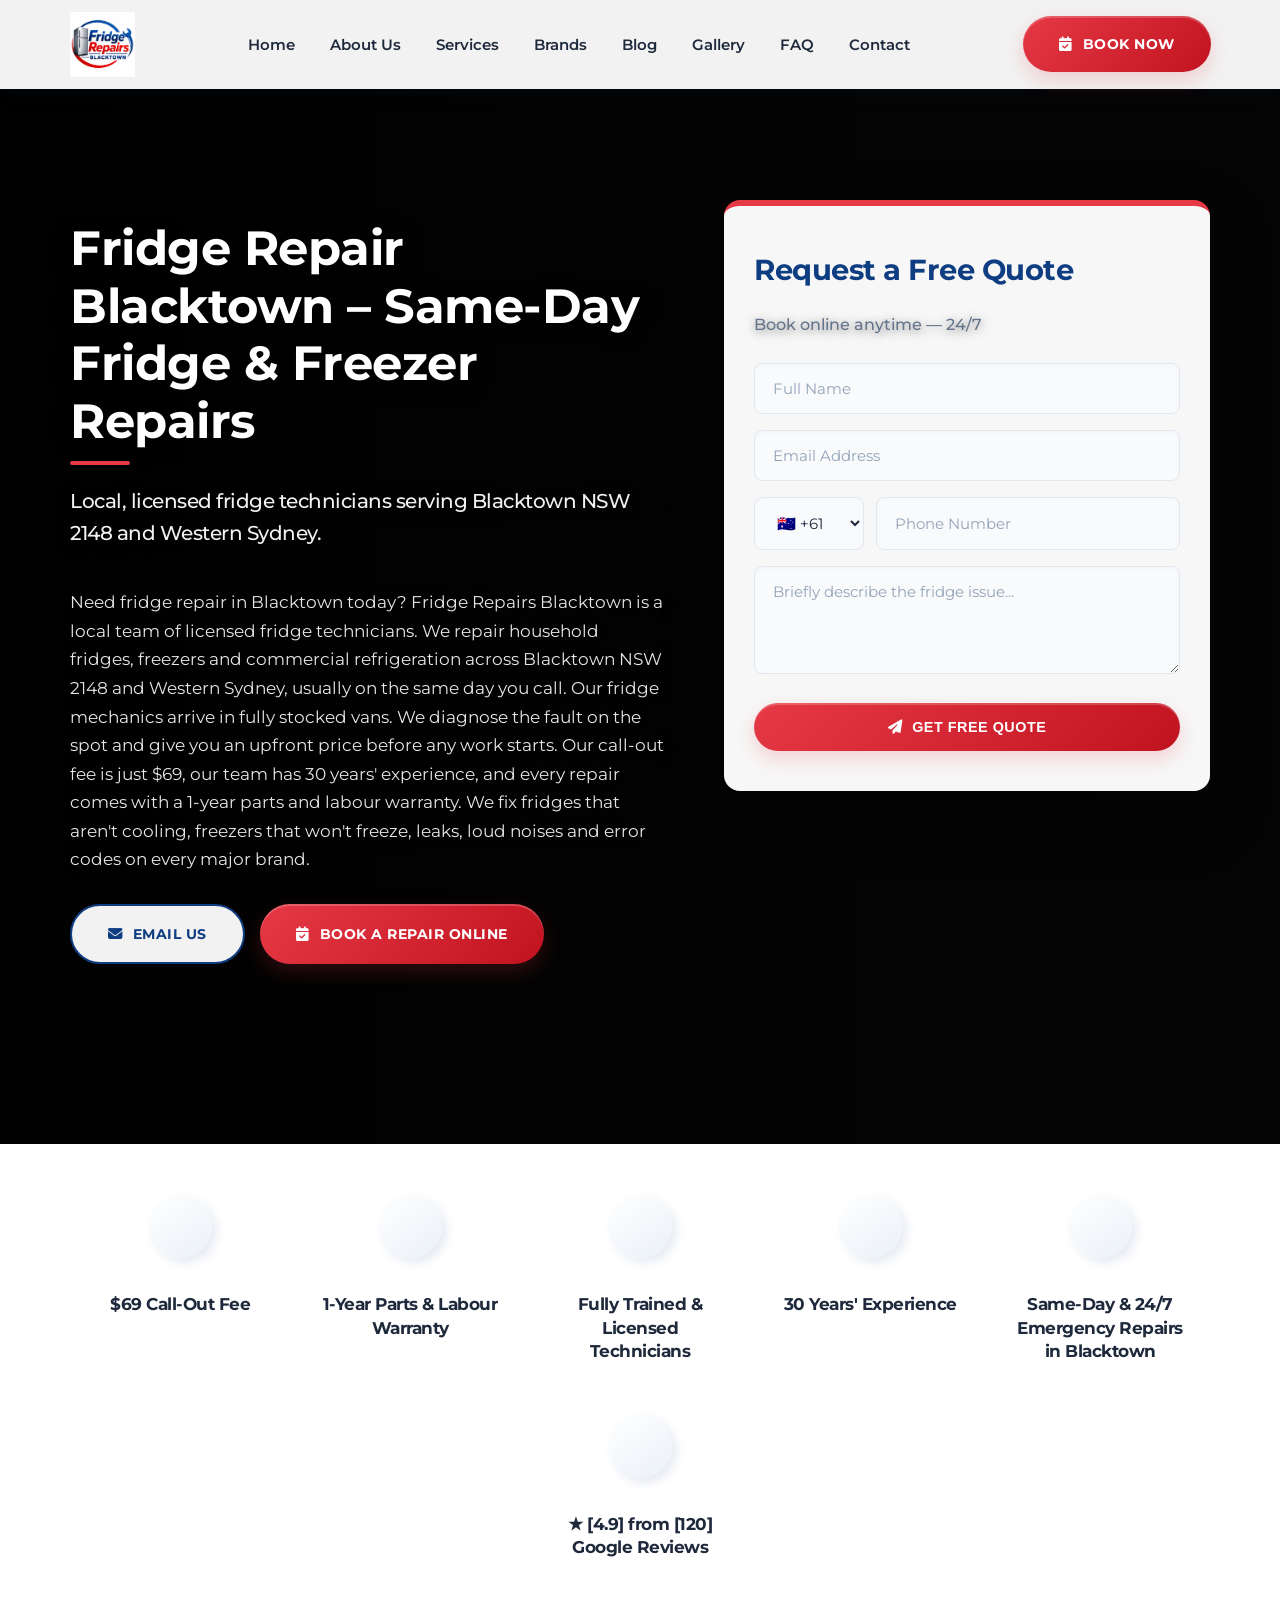
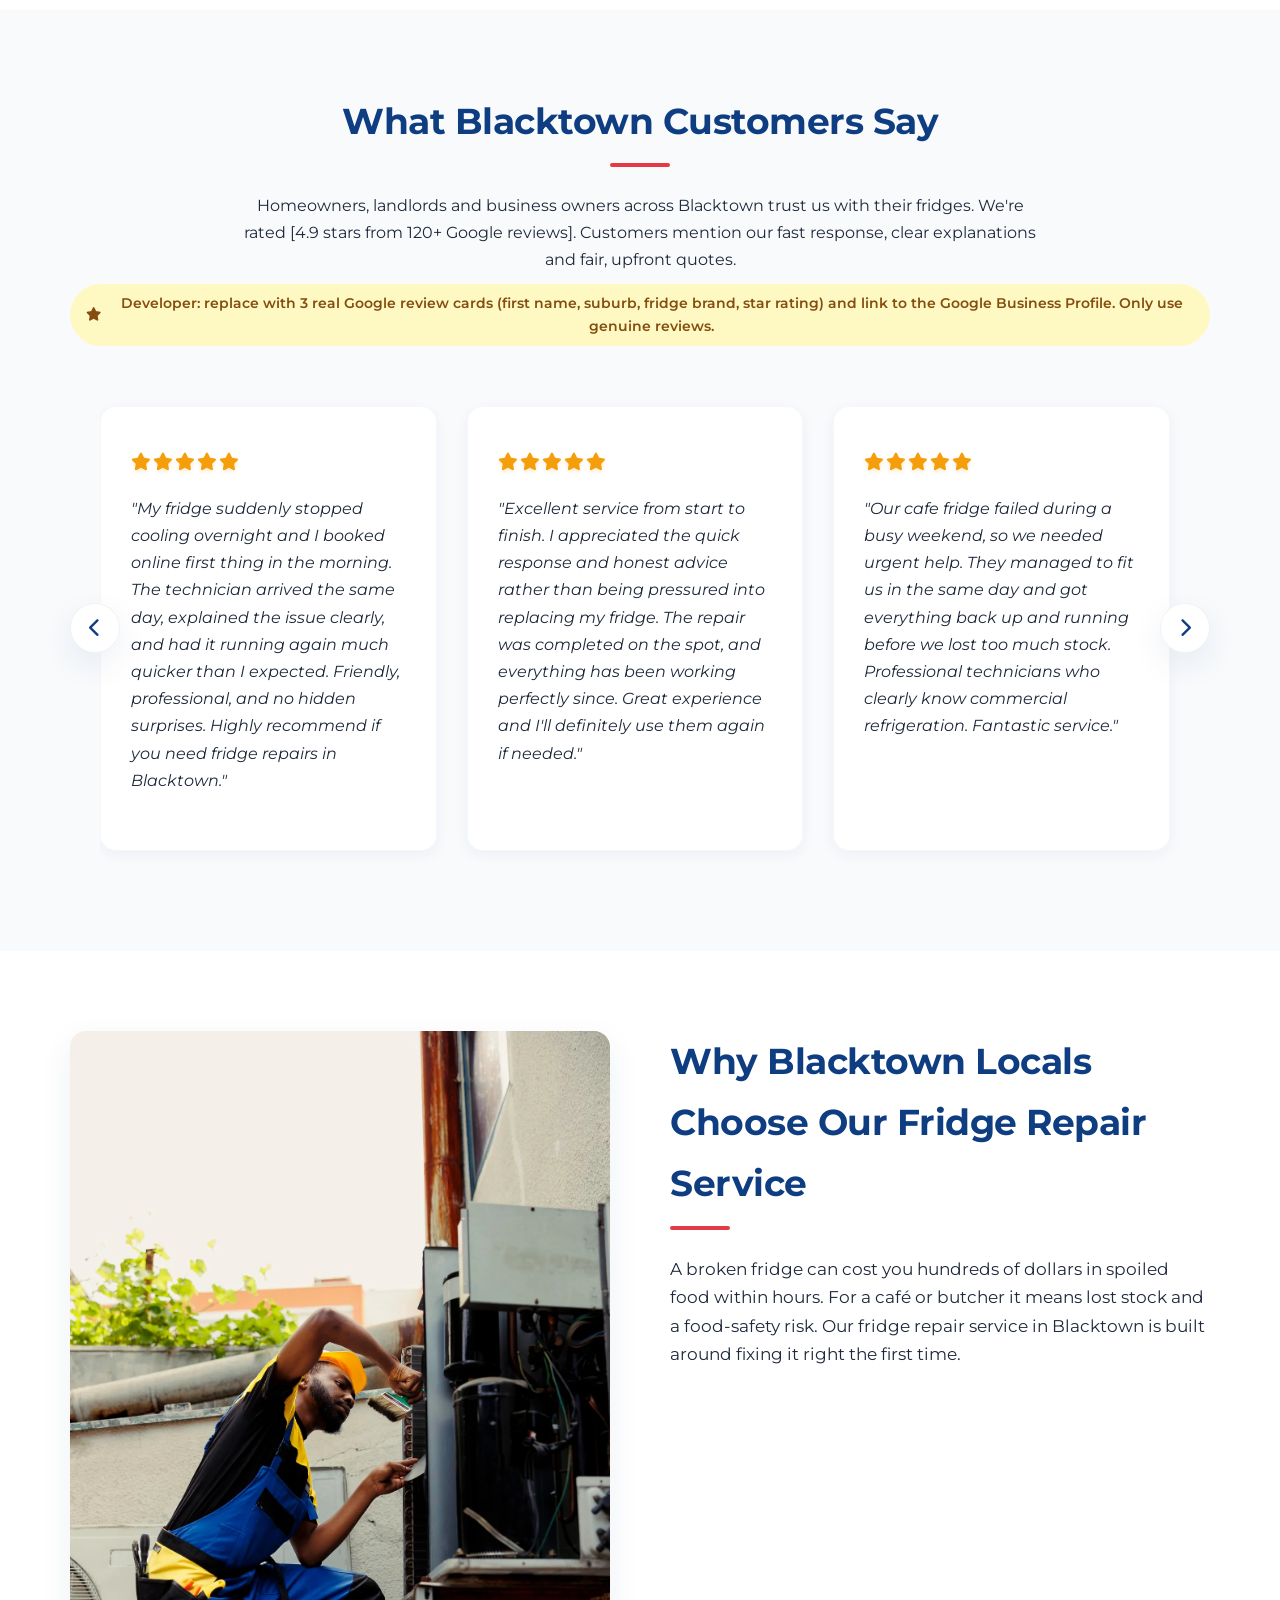
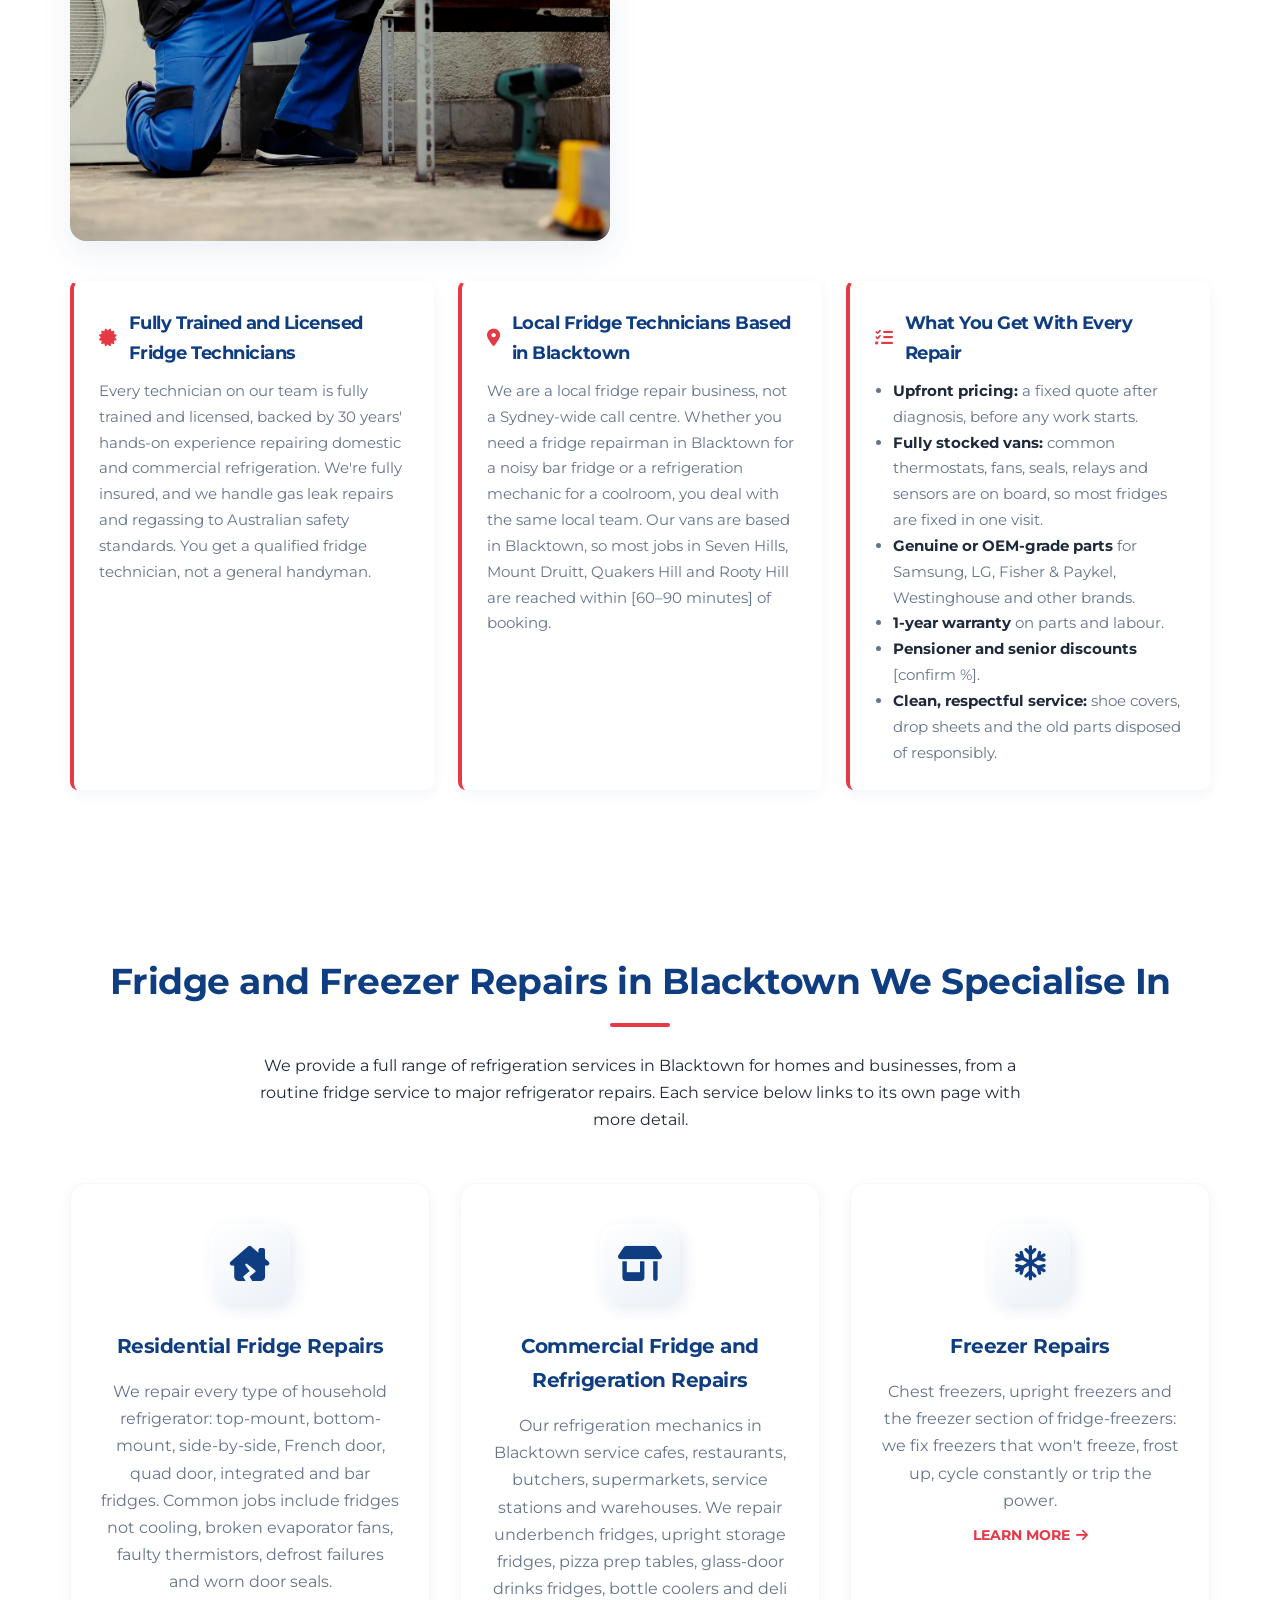
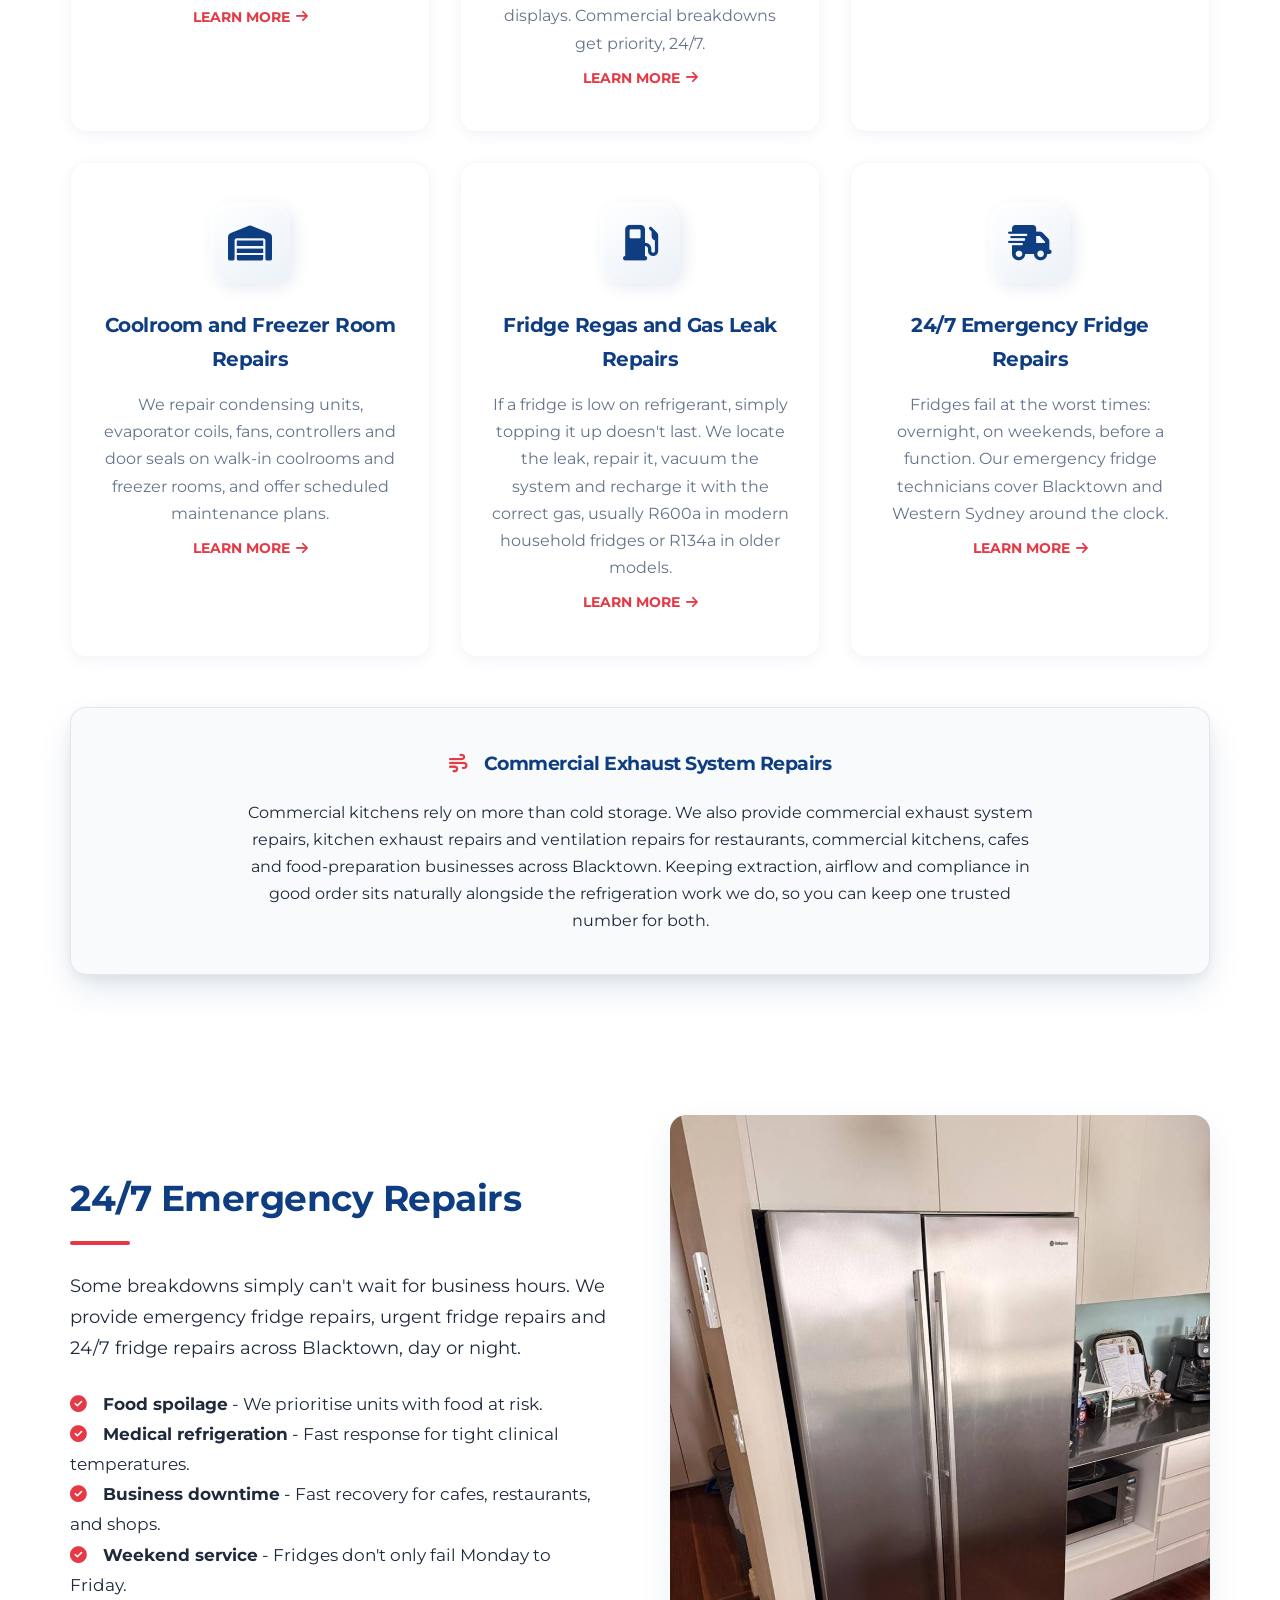
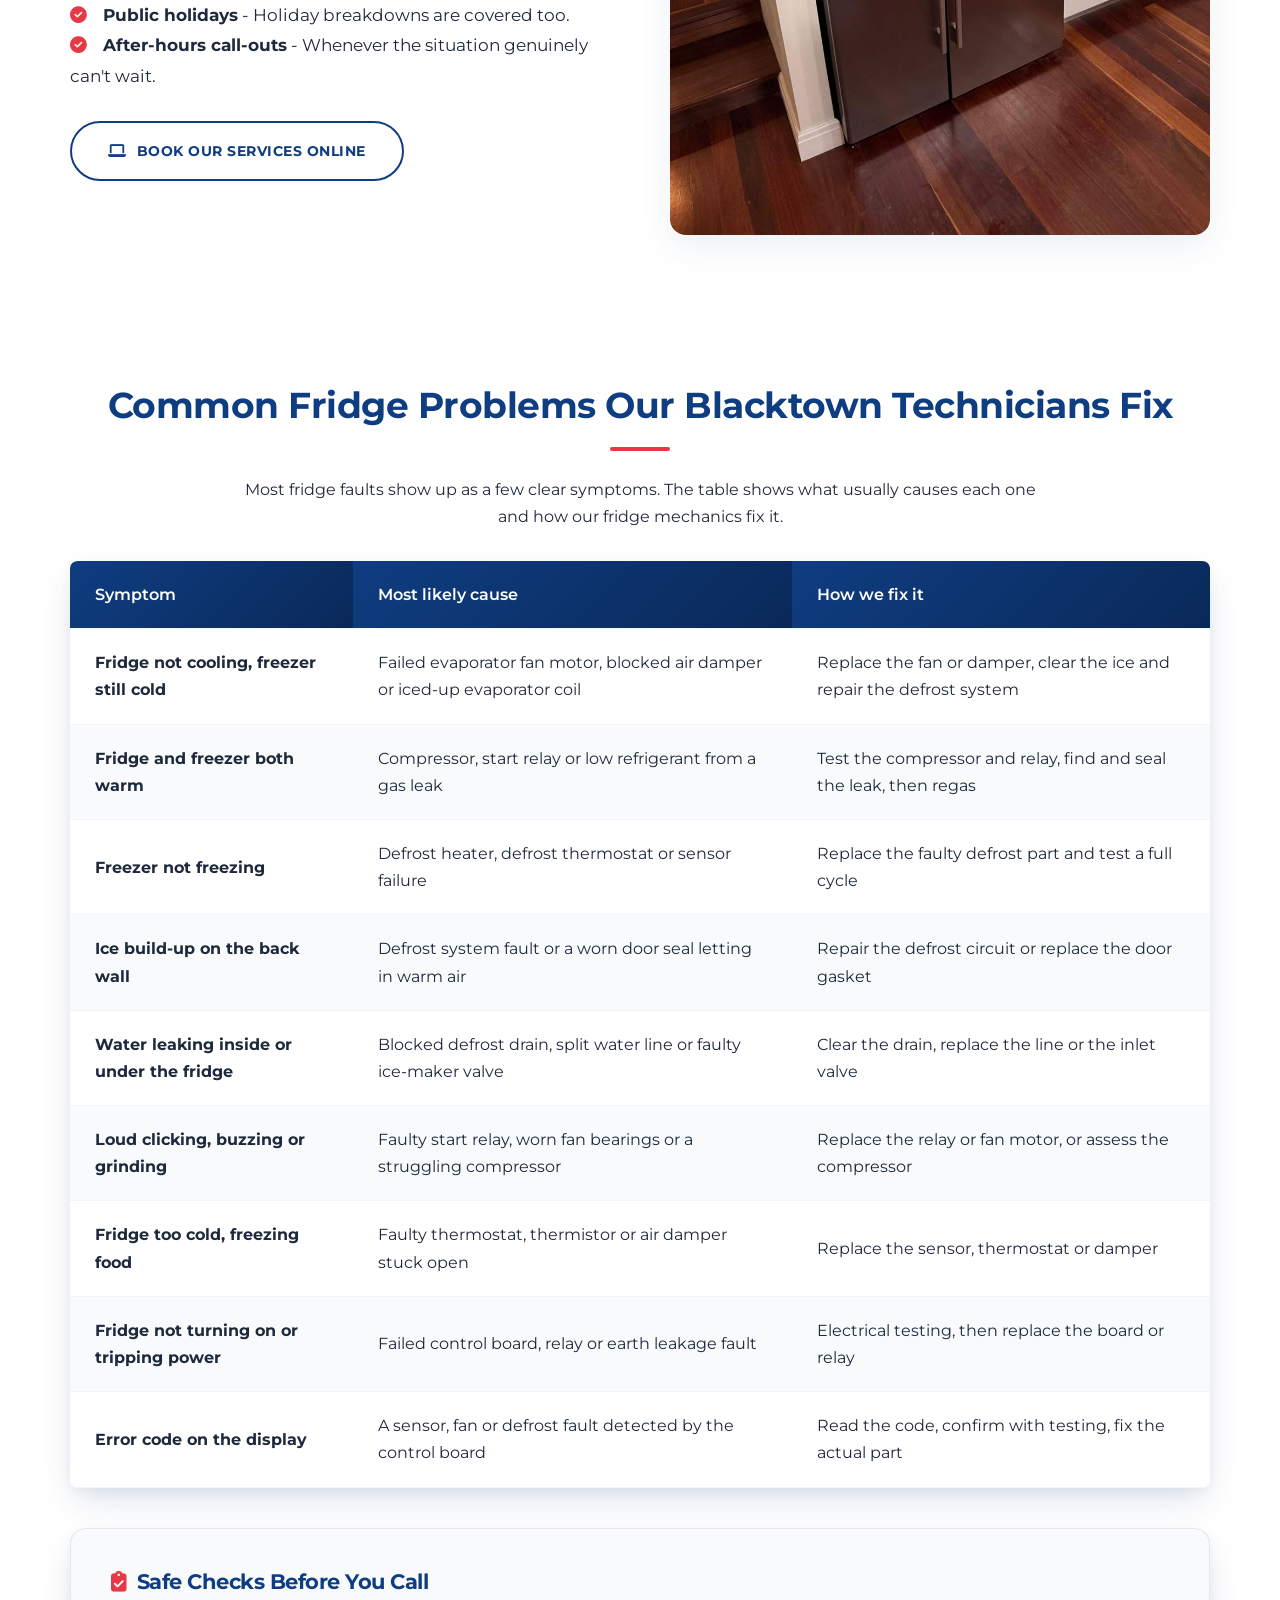
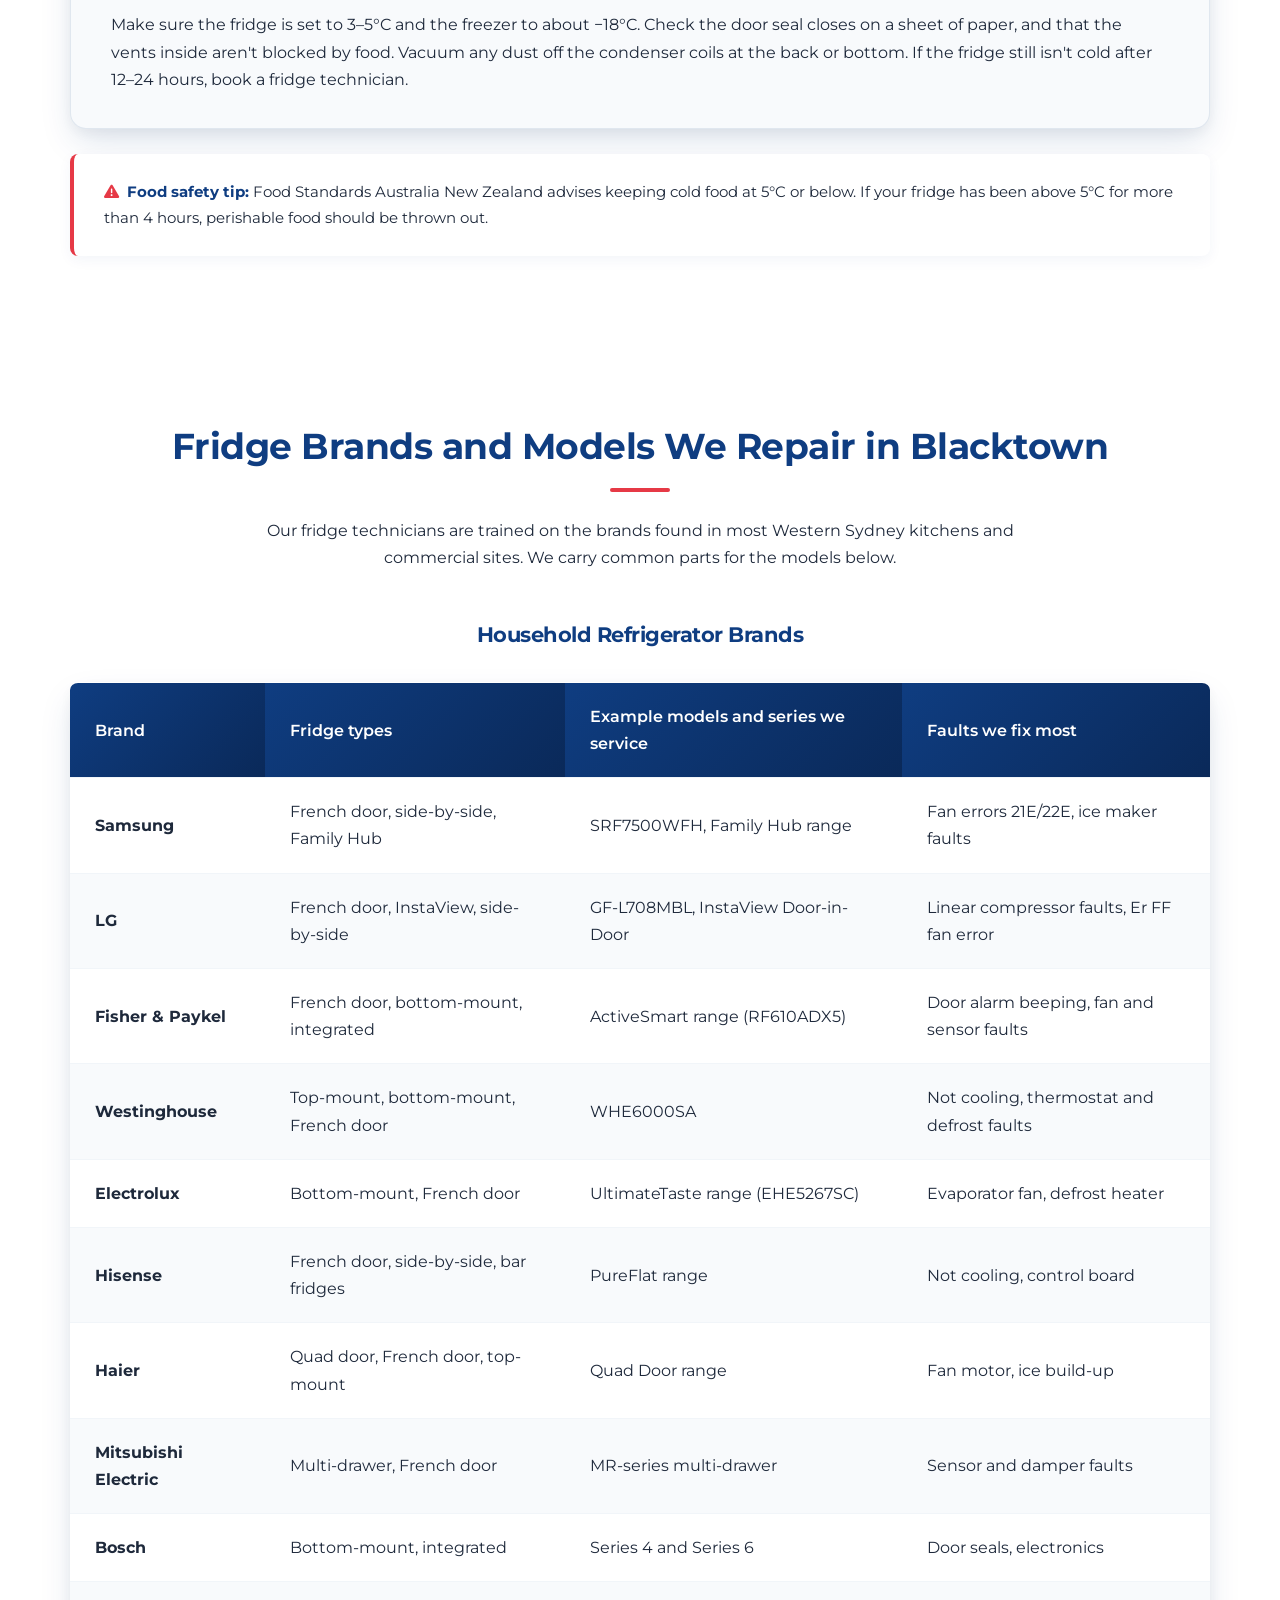
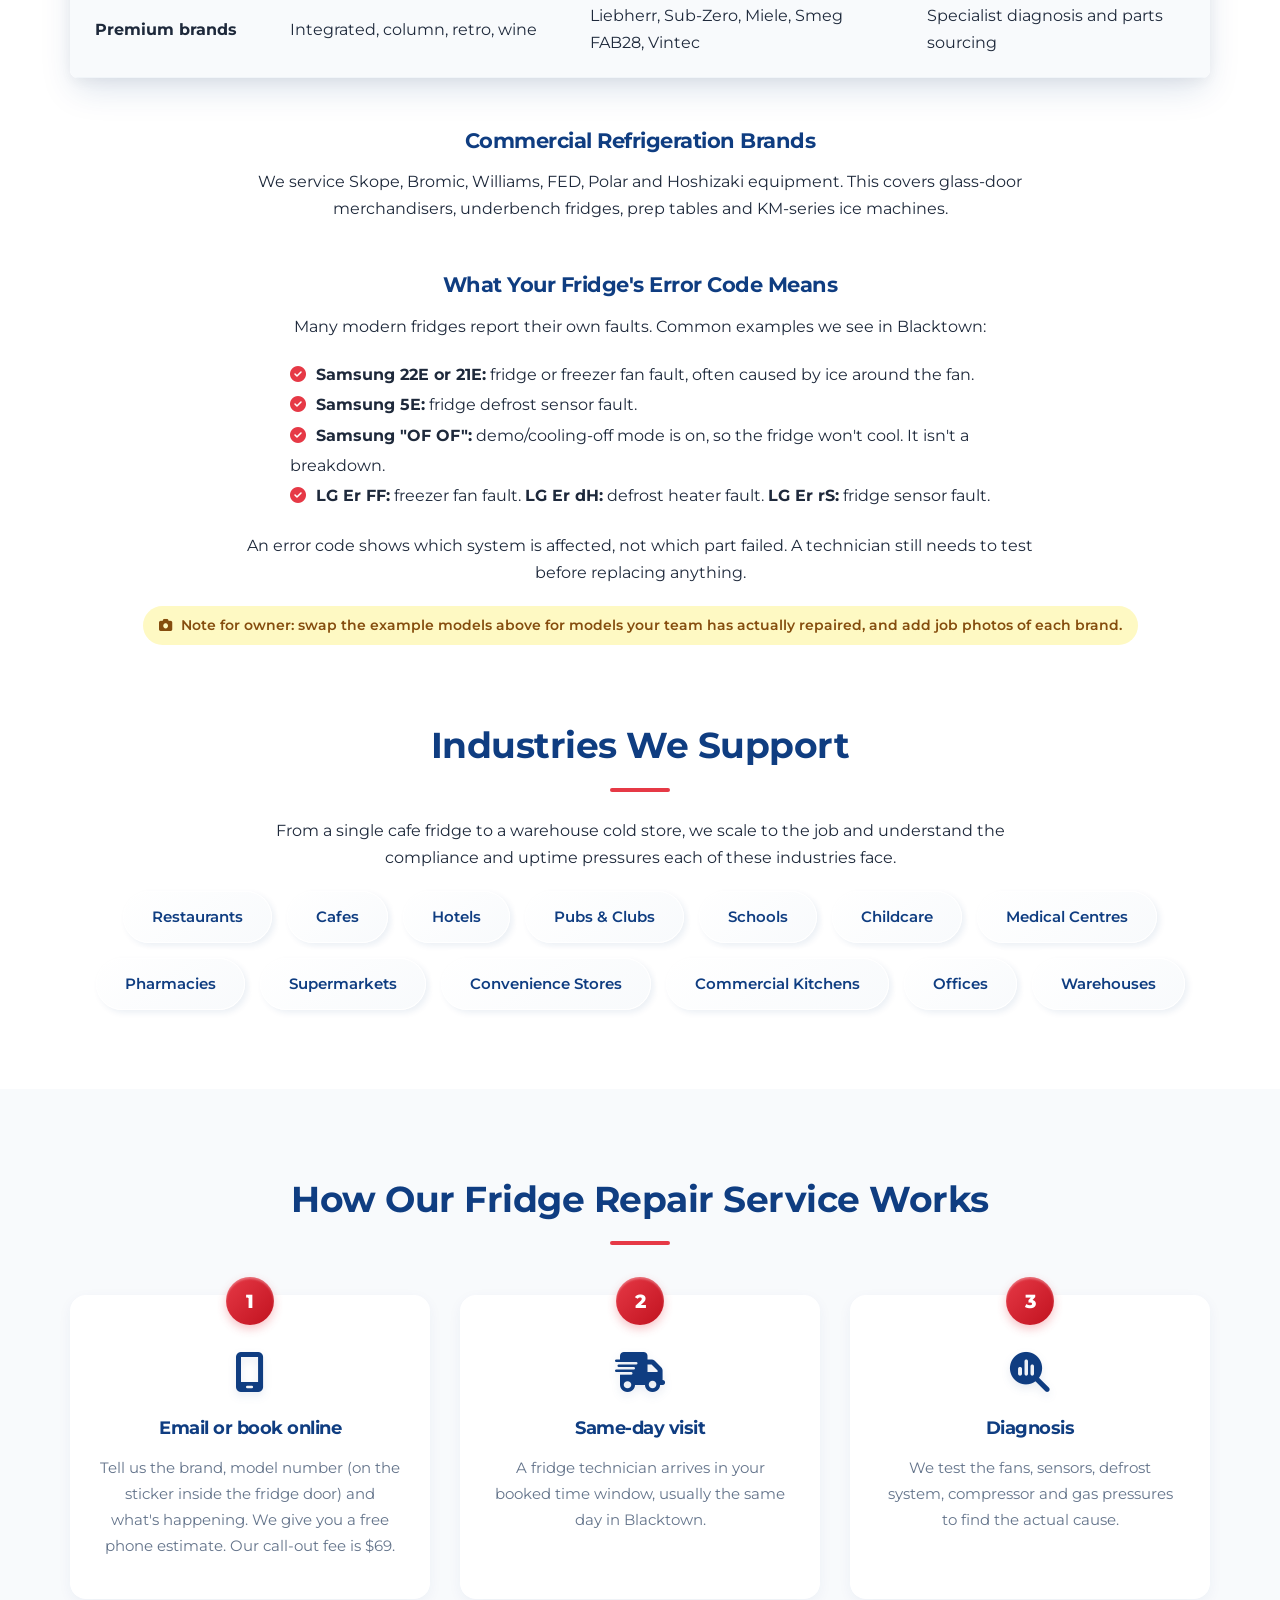
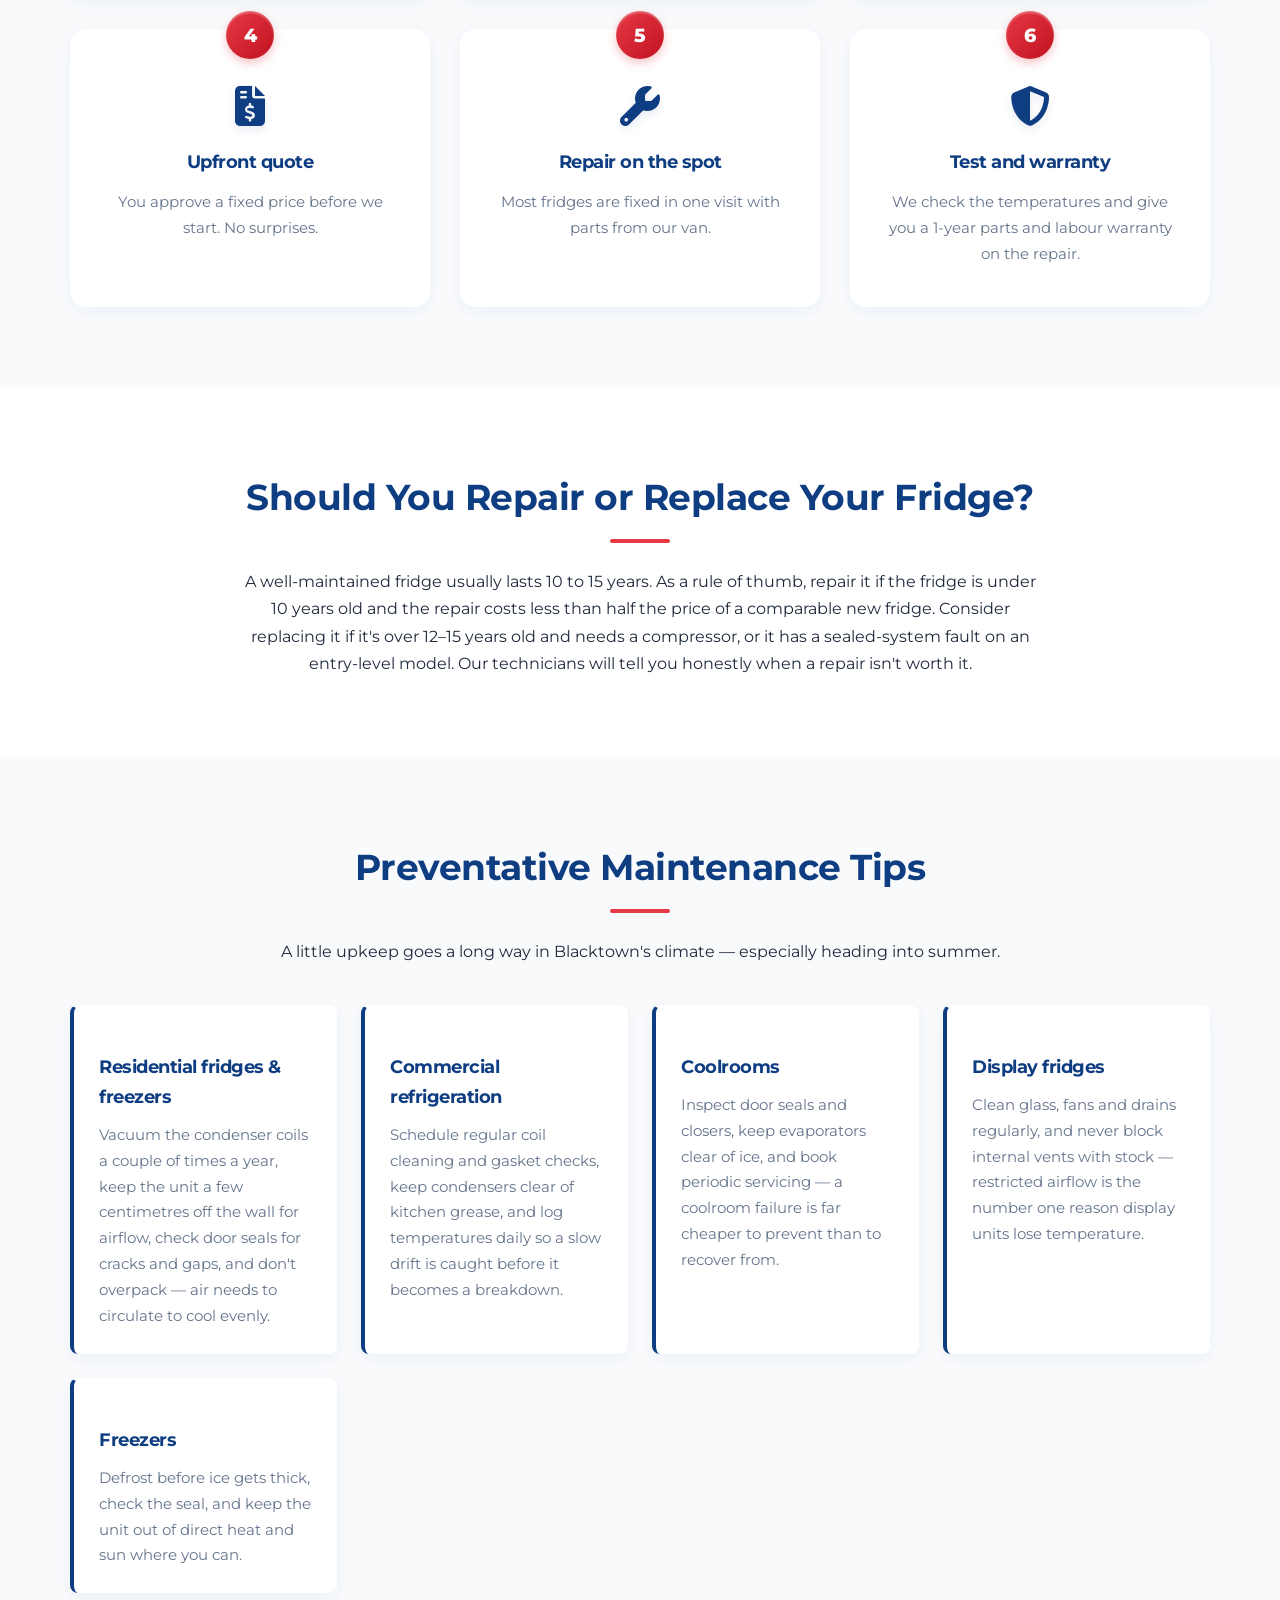
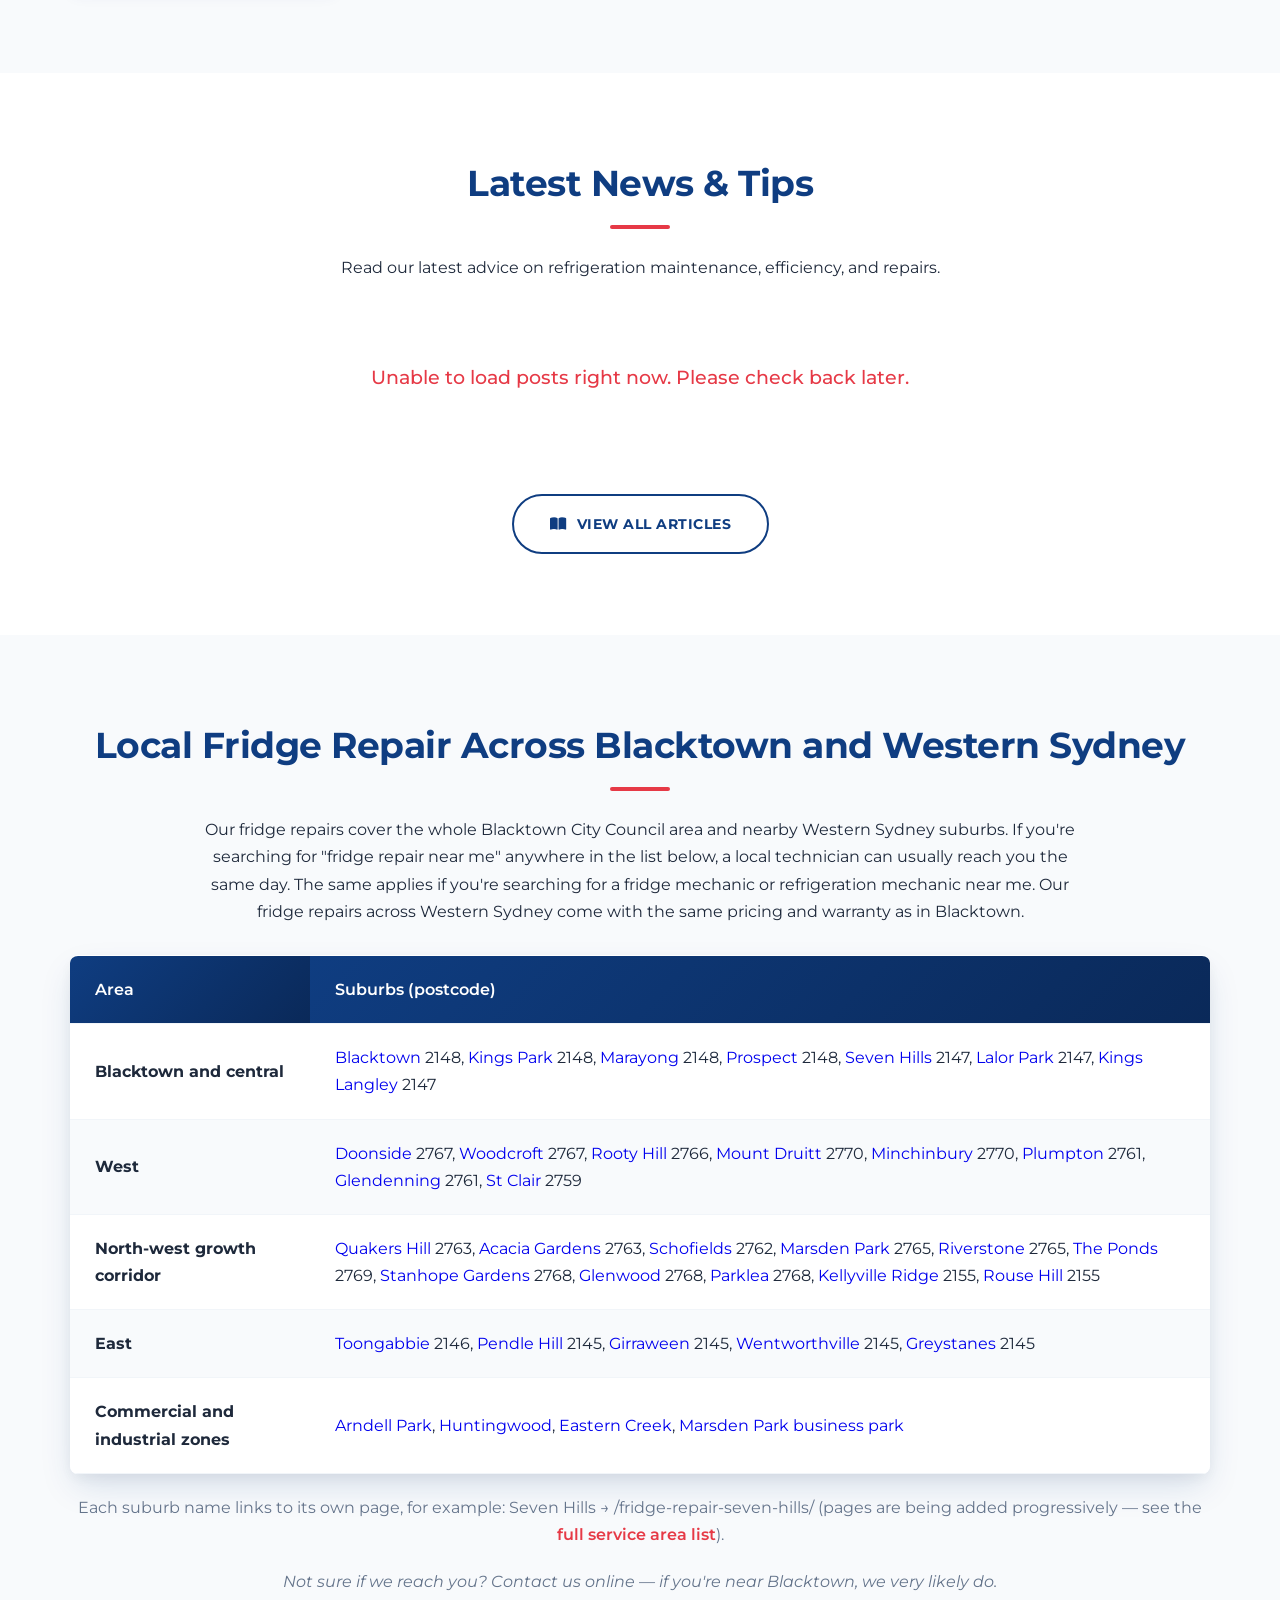
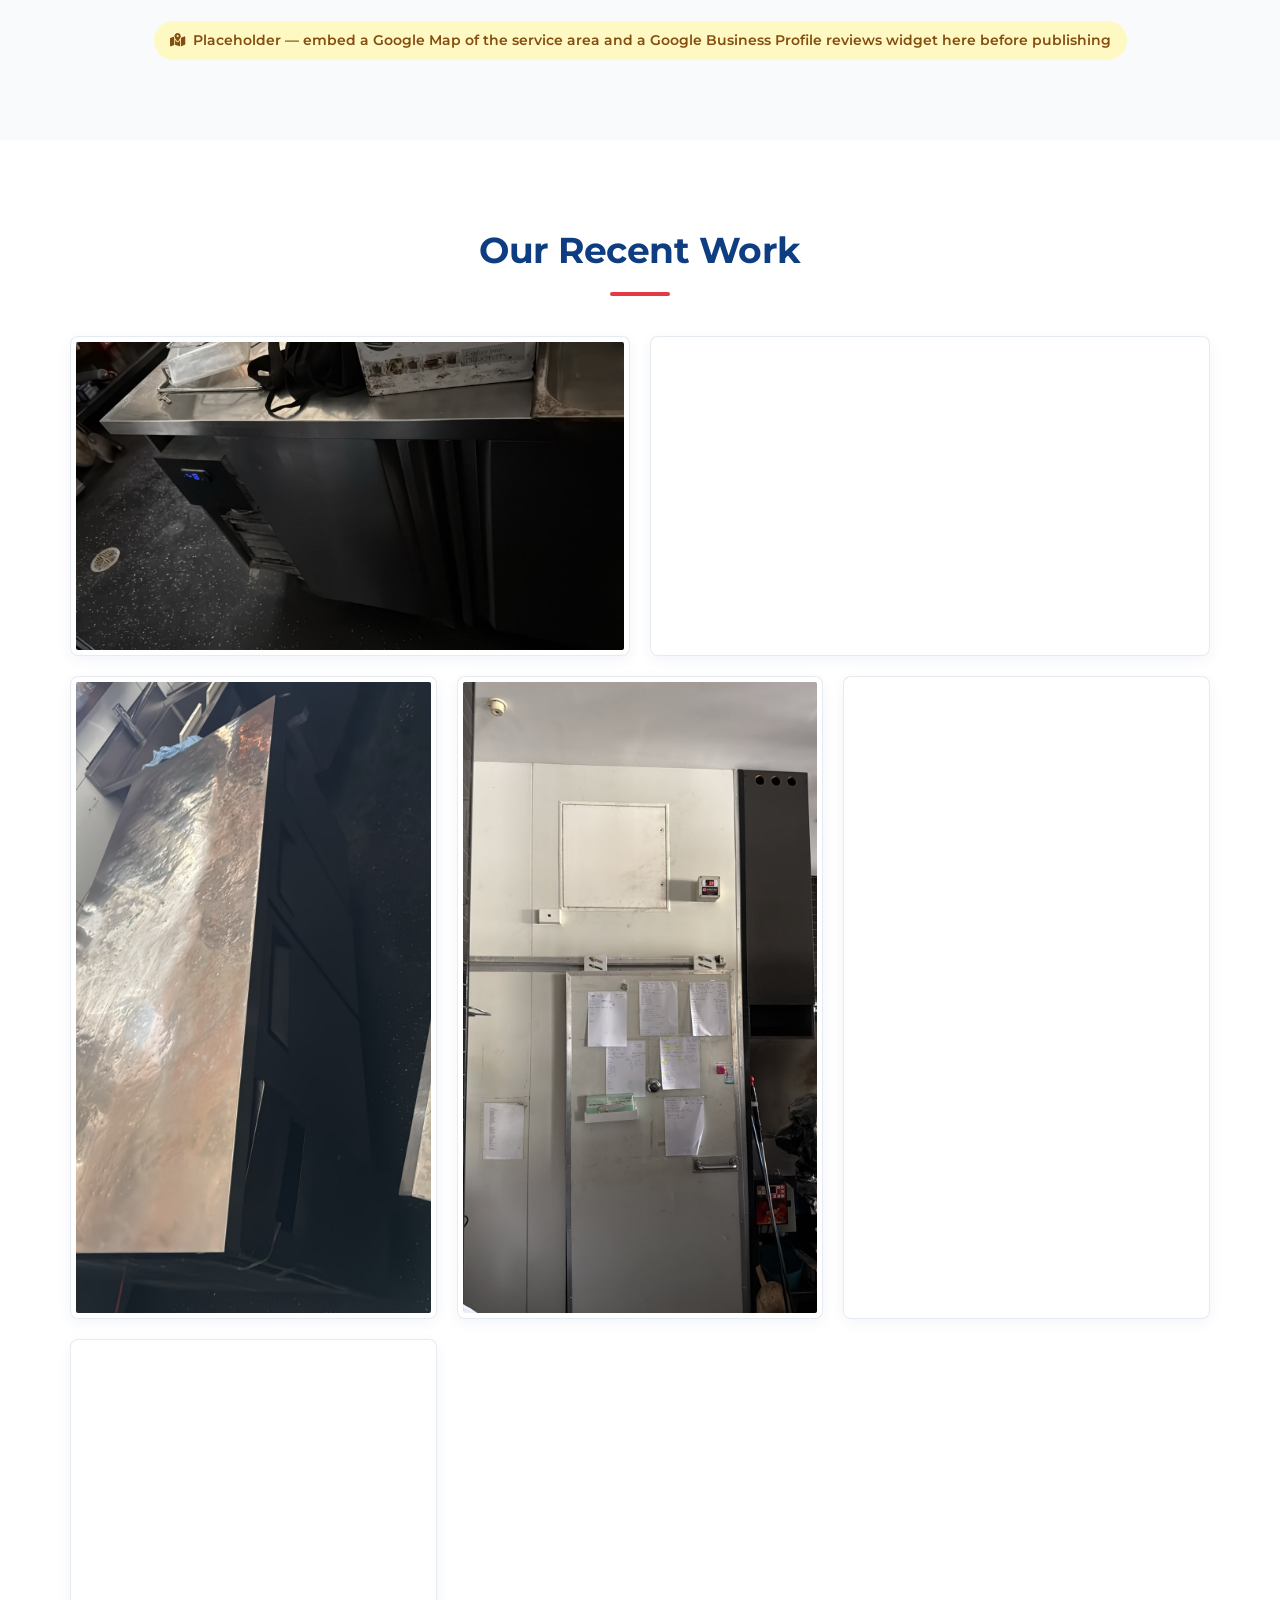
==== commit 89ffe1e4: "Rewrite homepage content and schema per SEO content brief Full content pass across the homepage matc" ====
--- a/index.html
+++ b/index.html
@@ -3,8 +3,127 @@
 <head>
 <meta charset="UTF-8">
 <meta name="viewport" content="width=device-width, initial-scale=1.0">
-<title>Fridge Repairs Blacktown | Same-Day Local Fridge Repair</title>
-<meta name="description" content="Need fast fridge repairs in Blacktown? Get same-day local service for cooling faults, leaks, noisy fridges, compressors and all major brands. Book today.">
+<title>Fridge Repair Blacktown | Same-Day Local Fridge Technicians</title>
+<meta name="description" content="Fridge repair in Blacktown, same day. Trained, licensed technicians for all major brands. $69 call-out, 1-year warranty. Email us today.">
+<link rel="canonical" href="https://fridgerepairblacktown.com.au/">
+
+<!--
+    Schema notes (see project brief):
+    - No telephone number is published yet, so the LocalBusiness block below uses
+      "email" instead of "telephone" and "areaServed" instead of a street "address".
+      Add "telephone" and "address" once the owner confirms them.
+    - aggregateRating is intentionally omitted until the real Google rating and
+      review count are confirmed - the brief explicitly says only include it if it
+      matches real reviews. The [4.9] / [120] figures shown on the page itself are
+      placeholders, not structured data, for the same reason.
+-->
+<script type="application/ld+json">
+{
+  "@context": "https://schema.org",
+  "@graph": [
+    {
+      "@type": "HVACBusiness",
+      "@id": "https://fridgerepairblacktown.com.au/#organization",
+      "name": "Fridge Repairs Blacktown",
+      "url": "https://fridgerepairblacktown.com.au/",
+      "logo": "https://fridgerepairblacktown.com.au/images/logo.webp",
+      "image": "https://fridgerepairblacktown.com.au/images/heroimage1.png",
+      "email": "info@fridgerepairblacktown.com.au",
+      "description": "Local team of licensed fridge technicians repairing household fridges, freezers and commercial refrigeration across Blacktown NSW 2148 and Western Sydney, usually the same day.",
+      "priceRange": "$$",
+      "areaServed": [
+        { "@type": "City", "name": "Blacktown NSW 2148" },
+        { "@type": "City", "name": "Seven Hills NSW 2147" },
+        { "@type": "City", "name": "Mount Druitt NSW 2770" },
+        { "@type": "City", "name": "Quakers Hill NSW 2763" },
+        { "@type": "City", "name": "Rooty Hill NSW 2766" },
+        { "@type": "City", "name": "Schofields NSW 2762" },
+        { "@type": "City", "name": "Stanhope Gardens NSW 2768" },
+        { "@type": "City", "name": "Kellyville Ridge NSW 2155" },
+        { "@type": "City", "name": "Toongabbie NSW 2146" },
+        { "@type": "City", "name": "Greystanes NSW 2145" }
+      ],
+      "openingHoursSpecification": {
+        "@type": "OpeningHoursSpecification",
+        "dayOfWeek": ["Monday", "Tuesday", "Wednesday", "Thursday", "Friday", "Saturday", "Sunday"],
+        "opens": "00:00",
+        "closes": "23:59"
+      },
+      "sameAs": []
+    },
+    {
+      "@type": "WebSite",
+      "@id": "https://fridgerepairblacktown.com.au/#website",
+      "url": "https://fridgerepairblacktown.com.au/",
+      "name": "Fridge Repairs Blacktown",
+      "publisher": { "@id": "https://fridgerepairblacktown.com.au/#organization" }
+    },
+    {
+      "@type": "BreadcrumbList",
+      "@id": "https://fridgerepairblacktown.com.au/#breadcrumb",
+      "itemListElement": [
+        { "@type": "ListItem", "position": 1, "name": "Home", "item": "https://fridgerepairblacktown.com.au/" }
+      ]
+    },
+    {
+      "@type": "FAQPage",
+      "@id": "https://fridgerepairblacktown.com.au/#faq",
+      "mainEntity": [
+        {
+          "@type": "Question",
+          "name": "How quickly can you repair my fridge in Blacktown?",
+          "acceptedAnswer": { "@type": "Answer", "text": "Most fridge repairs in Blacktown are done the same day. Book before [12pm] and a technician usually arrives within a few hours, with common parts in the van. If a part has to be ordered, such as a control board, we'll return once it arrives, typically within [2–4 business days]." }
+        },
+        {
+          "@type": "Question",
+          "name": "How much does a fridge repair cost in Blacktown?",
+          "acceptedAnswer": { "@type": "Answer", "text": "Our call-out fee is $69. The repair cost depends on the fault, the replacement part and the brand of fridge. We give a free estimate over the phone, then a fixed quote after diagnosis, so you know the exact price before any work starts." }
+        },
+        {
+          "@type": "Question",
+          "name": "Why is my fridge not cooling but the freezer is cold?",
+          "acceptedAnswer": { "@type": "Answer", "text": "It's usually a failed evaporator fan, an iced-up evaporator coil from a defrost fault, or a stuck air damper. The freezer stays cold because it sits next to the cooling coil, but cold air isn't reaching the fridge. A technician can usually fix this in one visit." }
+        },
+        {
+          "@type": "Question",
+          "name": "Is it worth repairing an old fridge?",
+          "acceptedAnswer": { "@type": "Answer", "text": "It's generally worth it if the fridge is under 10 years old and the repair costs less than half the price of a new one. Fridges over 12–15 years old that need a compressor are usually better replaced." }
+        },
+        {
+          "@type": "Question",
+          "name": "Do you repair commercial fridges and coolrooms in Blacktown?",
+          "acceptedAnswer": { "@type": "Answer", "text": "Yes. Our refrigeration mechanics repair commercial fridges, freezers, display fridges, ice machines and coolrooms for businesses across Blacktown and Western Sydney, 24/7." }
+        },
+        {
+          "@type": "Question",
+          "name": "Are your fridge technicians licensed?",
+          "acceptedAnswer": { "@type": "Answer", "text": "Yes. Every technician is fully trained, licensed and insured, and our team has 30 years' experience repairing domestic and commercial fridges, freezers and coolrooms." }
+        },
+        {
+          "@type": "Question",
+          "name": "Which fridge brands do you repair?",
+          "acceptedAnswer": { "@type": "Answer", "text": "We repair all major brands, including Samsung, LG, Fisher & Paykel, Westinghouse, Electrolux, Hisense, Haier, Mitsubishi Electric, Bosch, Liebherr, Smeg and Miele, plus commercial brands such as Skope, Bromic and Williams." }
+        },
+        {
+          "@type": "Question",
+          "name": "Do you offer emergency or after-hours fridge repairs?",
+          "acceptedAnswer": { "@type": "Answer", "text": "Yes, we provide 24/7 emergency fridge and freezer repairs across Blacktown, including nights, weekends and public holidays. After-hours rates apply [confirm]." }
+        },
+        {
+          "@type": "Question",
+          "name": "What should I do while waiting for the technician?",
+          "acceptedAnswer": { "@type": "Answer", "text": "Keep the doors closed to hold the cold in. Move essential food to an esky with ice, and note any error code on the display. Check that the power point and circuit breaker are on." }
+        },
+        {
+          "@type": "Question",
+          "name": "Do you give a warranty on fridge repairs?",
+          "acceptedAnswer": { "@type": "Answer", "text": "Yes. All repairs include a 1-year warranty on the parts we supply and the labour to fit them." }
+        }
+      ]
+    }
+  ]
+}
+</script>
 
 <!-- Favicon (Logo in browser tab) -->
 <link rel="icon" type="image/webp" href="images/logo.webp">
@@ -416,17 +535,18 @@
             <source media="(max-width: 992px)" srcset="images/heroimageTab.webp">
             
             <!-- Desktop Image (Fallback for screens 993px and larger) -->
-            <img class="frb-hero-bg" src="images/heroimage1.png" alt="Fridge Repairs Blacktown Background" fetchpriority="high" decoding="sync">
+            <img class="frb-hero-bg" src="images/heroimage1.png" alt="Fridge technician repairing a fridge in a Blacktown home" fetchpriority="high" decoding="sync">
         </picture>
         <div class="frb-hero-overlay"></div>
         <div class="frb-container frb-hero-grid">
             <div class="frb-reveal active frb-hero-text-wrap">
-                <h1 class="frb-section-title" style="color: var(--white); border: none;">Fridge Repairs Blacktown</h1>
-                <h2>Same-day fridge, freezer and coolroom repairs across Blacktown and Western Sydney — with a free quote over the phone before any work begins.</h2>
-                <p>Fridge stopped cooling? Freezer defrosting your dinner? Get a licensed refrigeration technician to your door fast. We fix residential and commercial fridges across Blacktown, usually the same day, and back every job with a workmanship warranty.</p>
+                <h1 class="frb-section-title" style="color: var(--white); border: none;">Fridge Repair Blacktown – Same-Day Fridge &amp; Freezer Repairs</h1>
+                <h2>Local, licensed fridge technicians serving Blacktown NSW 2148 and Western Sydney.</h2>
+                <p>Need fridge repair in Blacktown today? Fridge Repairs Blacktown is a local team of licensed fridge technicians. We repair household fridges, freezers and commercial refrigeration across Blacktown NSW 2148 and Western Sydney, usually on the same day you call. Our fridge mechanics arrive in fully stocked vans. We diagnose the fault on the spot and give you an upfront price before any work starts. Our call-out fee is just $69, our team has 30 years' experience, and every repair comes with a 1-year parts and labour warranty. We fix fridges that aren't cooling, freezers that won't freeze, leaks, loud noises and error codes on every major brand.</p>
                 <div class="frb-button-algin">
                     <div style="display: flex; gap: 15px; flex-wrap: wrap;">
-                        <a href="#contact-form" class="frb-btn"><i class="fa-solid fa-calendar-check"></i> Get a Free Quote</a>
+                        <a href="mailto:info@fridgerepairblacktown.com.au" class="frb-btn frb-btn-outline" style="background: rgba(255,255,255,0.95);"><i class="fa-solid fa-envelope"></i> Email Us</a>
+                        <a href="#contact-form" class="frb-btn"><i class="fa-solid fa-calendar-check"></i> Book a Repair Online</a>
                     </div>
                 </div>
             </div>
@@ -468,15 +588,12 @@
     <section class="frb-trust-bar" id="trust-bar">
         <div class="frb-container" style="padding: 0;">
             <div class="frb-trust-grid frb-reveal">
-                <div class="frb-trust-item"><div class="frb-trust-icon-wrapper"><i class="fa-solid fa-clock"></i></div><h4>Same-Day Repairs</h4></div>
-                <div class="frb-trust-item"><div class="frb-trust-icon-wrapper"><i class="fa-solid fa-truck-fast"></i></div><h4>24/7 Emergency Service</h4></div>
-                <div class="frb-trust-item"><div class="frb-trust-icon-wrapper"><i class="fa-solid fa-moon"></i></div><h4>After-Hours Call-Outs</h4></div>
-                <div class="frb-trust-item"><div class="frb-trust-icon-wrapper"><i class="fa-solid fa-file-invoice-dollar"></i></div><h4>Free Quotes over the phone</h4></div>
-                <div class="frb-trust-item"><div class="frb-trust-icon-wrapper"><i class="fa-solid fa-calendar-alt"></i></div><h4>30+ Years Experience</h4></div>
-                <div class="frb-trust-item"><div class="frb-trust-icon-wrapper"><i class="fa-solid fa-shield-halved"></i></div><h4>1-Year Warranty</h4></div>
-                <div class="frb-trust-item"><div class="frb-trust-icon-wrapper"><i class="fa-solid fa-percent"></i></div><h4>Senior Discounts</h4></div>
-                <div class="frb-trust-item"><div class="frb-trust-icon-wrapper"><i class="fa-solid fa-shop"></i></div><h4>Residential & Commercial</h4></div>
-                <div class="frb-trust-item"><div class="frb-trust-icon-wrapper"><i class="fa-solid fa-certificate"></i></div><h4>Licensed & Insured Technicians</h4></div>
+                <div class="frb-trust-item"><div class="frb-trust-icon-wrapper"><i class="fa-solid fa-file-invoice-dollar"></i></div><h4>$69 Call-Out Fee</h4></div>
+                <div class="frb-trust-item"><div class="frb-trust-icon-wrapper"><i class="fa-solid fa-shield-halved"></i></div><h4>1-Year Parts &amp; Labour Warranty</h4></div>
+                <div class="frb-trust-item"><div class="frb-trust-icon-wrapper"><i class="fa-solid fa-certificate"></i></div><h4>Fully Trained &amp; Licensed Technicians</h4></div>
+                <div class="frb-trust-item"><div class="frb-trust-icon-wrapper"><i class="fa-solid fa-calendar-alt"></i></div><h4>30 Years' Experience</h4></div>
+                <div class="frb-trust-item"><div class="frb-trust-icon-wrapper"><i class="fa-solid fa-truck-fast"></i></div><h4>Same-Day &amp; 24/7 Emergency Repairs in Blacktown</h4></div>
+                <div class="frb-trust-item"><div class="frb-trust-icon-wrapper"><i class="fa-solid fa-star"></i></div><h4>★ [4.9] from [120] Google Reviews</h4></div>
             </div>
         </div>
     </section>
@@ -484,7 +601,11 @@
     <!-- ================= 2. CUSTOMER REVIEWS ================= -->
     <section class="frb-bg-light" id="reviews">
         <div class="frb-container">
-            <h2 class="frb-section-title frb-text-center center frb-reveal">Rated ★★★★★ by the customers.</h2>
+            <h2 class="frb-section-title frb-text-center center frb-reveal">What Blacktown Customers Say</h2>
+            <p class="frb-text-center frb-reveal" style="max-width: 800px; margin: 0 auto;">Homeowners, landlords and business owners across Blacktown trust us with their fridges. We're rated [4.9 stars from 120+ Google reviews]. Customers mention our fast response, clear explanations and fair, upfront quotes.</p>
+            <div class="frb-text-center frb-reveal">
+                <div class="frb-placeholder-note" style="display: inline-flex; align-items: center; gap: 8px; margin-top: 10px; padding: 8px 16px; background: #FEF9C3; color: #854D0E; border-radius: 50px; font-size: 0.85em; font-weight: 600;"><i class="fa-solid fa-star"></i> Developer: replace with 3 real Google review cards (first name, suburb, fridge brand, star rating) and link to the Google Business Profile. Only use genuine reviews.</div>
+            </div>
             <div class="frb-carousel-wrapper frb-reveal">
                 <button class="frb-carousel-btn prev" id="revPrev" aria-label="Previous Review"><i class="fa-solid fa-chevron-left"></i></button>
                 <div class="frb-carousel" id="reviewCarousel">
@@ -518,141 +639,81 @@
     <section class="frb-container" id="why-choose-us">
         <div class="frb-split-grid frb-reveal" style="align-items: stretch;">
             <div style="height: 100%;">
-                <img src="images/blacktownImage.webp" alt="Why customers choose our fridge repair team" class="frb-img-fluid" width="600" height="450" loading="lazy" decoding="async" style="width: 100%; height: 100%; min-height: 320px; object-fit: cover;">
+                <img src="images/bookyourblacktownfridge.webp" alt="Refrigeration technician checking gas pressure on a cooling system in Blacktown" class="frb-img-fluid" width="600" height="450" loading="lazy" decoding="async" style="width: 100%; height: 100%; min-height: 320px; object-fit: cover;">
             </div>
             <div>
-                <h2 class="frb-section-title">Why Choose Us</h2>
-                <p style="font-size: 1.05em; margin-bottom: 25px;">Our fridge repair service in Blacktown provides fast, reliable help for homes and businesses. We diagnose the actual fault before recommending repairs and work with major fridge brands to fix cooling problems, leaks, frost build-up, fan faults, electrical issues and temperature problems. Same-day fridge repairs in Blacktown and nearby Western Sydney suburbs may be available, depending on technician availability. We keep the process simple, explain the problem clearly and focus on practical repairs that make sense for your appliance.</p>
-            </div>
-        </div>
-        <div class="frb-features-grid-bottom">
-            <div class="frb-why-card frb-reveal"><i class="fa-solid fa-calendar-check"></i><h4>30+ Years Experience</h4><p>Real hands-on knowledge of domestic and commercial systems — not a call-centre passing your job to a stranger.</p></div>
-            <div class="frb-why-card frb-reveal" style="transition-delay: 0.1s;"><i class="fa-solid fa-truck-fast"></i><h4>24/7 Emergency</h4><p>Emergency and after-hours availability. Breakdowns don't keep office hours, so neither do we.</p></div>
-            <div class="frb-why-card frb-reveal" style="transition-delay: 0.2s;"><i class="fa-solid fa-clock-rotate-left"></i><h4>Same-Day Service</h4><p>Available across Blacktown and the surrounding Western Sydney suburbs, wherever a slot allows.</p></div>
-            <div class="frb-why-card frb-reveal" style="transition-delay: 0.3s;"><i class="fa-solid fa-laptop"></i><h4>Online Booking</h4><p>Any hour. Lock in a time at midnight if that's when the fridge dies.</p></div>
-            <div class="frb-why-card frb-reveal"><i class="fa-solid fa-file-contract"></i><h4>Free Quotes over the phone</h4><p>Free, no-obligation quotes. You decide with the price already in front of you.</p></div>
-            <div class="frb-why-card frb-reveal" style="transition-delay: 0.1s;"><i class="fa-solid fa-shield"></i><h4>1-Year Warranty</h4><p>1-year workmanship warranty on the parts we fit and the work we do.</p></div>
-            <div class="frb-why-card frb-reveal" style="transition-delay: 0.2s;"><i class="fa-solid fa-shop"></i><h4>Residential & Commercial</h4><p>Specialists in everything from a bar fridge to a walk-in coolroom.</p></div>
-            <div class="frb-why-card frb-reveal" style="transition-delay: 0.3s;"><i class="fa-solid fa-toolbox"></i><h4>Fully Stocked Vans</h4><p>Common parts carried so a large share of faults are fixed on the first visit.</p></div>
-        </div>
-    </section>
-
-    <!-- ================= 4. LOCAL EXPERTS ================= -->
-    <section class="frb-bg-light" id="local-experts">
-        <div class="frb-container frb-reveal">
-            <h2 class="frb-section-title center frb-text-center">Local Fridge Repair Experts in Blacktown</h2>
-            <div style="text-align: center; max-width: 900px; margin: 0 auto;">
-                <p>Blacktown summers are no joke. When the mercury pushes past 40°C out here in Western Sydney — routinely several degrees hotter than the coast — fridges and freezers work overtime just to hold temperature. Condenser coils clog with dust, compressors run hot for longer, and any unit tucked into a stuffy garage or an unshaded laundry is the first to struggle. A big share of the breakdowns we see across the area cluster in those January and February heatwaves.</p>
-                <p>The local housing mix shapes the work too. Established parts of Blacktown, Seven Hills and Lalor Park are full of long-serving fridges and second "beer fridges" out in the garage — older units where a tired thermostat, a perished door seal or a failing defrost heater is common. The newer estates around The Ponds, Stanhope Gardens, Kellyville Ridge and Schofields lean towards big French-door and side-by-side fridges packed with electronics, ice makers and control boards that need a technician who genuinely understands modern systems.</p>
-                <p>We cover the whole footprint — from the Blacktown CBD and the Westpoint precinct out to the food and warehouse businesses around Arndell Park, Eastern Creek and the Sunnyholt Road commercial strip. Being local means a real technician can usually reach you quickly, whether you're near Main Street, off the Prospect Highway, or out towards Marayong and Quakers Hill. When you contact us, you're speaking to someone who knows the area, not a national booking line.</p>
+                <h2 class="frb-section-title">Why Blacktown Locals Choose Our Fridge Repair Service</h2>
+                <p style="font-size: 1.05em; margin-bottom: 25px;">A broken fridge can cost you hundreds of dollars in spoiled food within hours. For a caf&eacute; or butcher it means lost stock and a food-safety risk. Our fridge repair service in Blacktown is built around fixing it right the first time.</p>
+            </div>
+        </div>
+        <div class="frb-faults-grid" style="margin-top: 40px;">
+            <div class="frb-fault-card frb-reveal">
+                <h3 style="font-size: 1.1em; color: var(--primary); margin-bottom: 10px; display: flex; align-items: center; gap: 12px;"><i class="fa-solid fa-certificate" style="color: var(--secondary);"></i> Fully Trained and Licensed Fridge Technicians</h3>
+                <p>Every technician on our team is fully trained and licensed, backed by 30 years' hands-on experience repairing domestic and commercial refrigeration. We're fully insured, and we handle gas leak repairs and regassing to Australian safety standards. You get a qualified fridge technician, not a general handyman.</p>
+            </div>
+            <div class="frb-fault-card frb-reveal" style="transition-delay: 0.1s;">
+                <h3 style="font-size: 1.1em; color: var(--primary); margin-bottom: 10px; display: flex; align-items: center; gap: 12px;"><i class="fa-solid fa-location-dot" style="color: var(--secondary);"></i> Local Fridge Technicians Based in Blacktown</h3>
+                <p>We are a local fridge repair business, not a Sydney-wide call centre. Whether you need a fridge repairman in Blacktown for a noisy bar fridge or a refrigeration mechanic for a coolroom, you deal with the same local team. Our vans are based in Blacktown, so most jobs in Seven Hills, Mount Druitt, Quakers Hill and Rooty Hill are reached within [60–90 minutes] of booking.</p>
+            </div>
+            <div class="frb-fault-card frb-reveal" style="transition-delay: 0.2s;">
+                <h3 style="font-size: 1.1em; color: var(--primary); margin-bottom: 10px; display: flex; align-items: center; gap: 12px;"><i class="fa-solid fa-list-check" style="color: var(--secondary);"></i> What You Get With Every Repair</h3>
+                <ul style="margin: 0; padding-left: 18px; color: var(--text-light); font-size: 0.95em; line-height: 1.7;">
+                    <li><strong style="color: var(--text-dark);">Upfront pricing:</strong> a fixed quote after diagnosis, before any work starts.</li>
+                    <li><strong style="color: var(--text-dark);">Fully stocked vans:</strong> common thermostats, fans, seals, relays and sensors are on board, so most fridges are fixed in one visit.</li>
+                    <li><strong style="color: var(--text-dark);">Genuine or OEM-grade parts</strong> for Samsung, LG, Fisher &amp; Paykel, Westinghouse and other brands.</li>
+                    <li><strong style="color: var(--text-dark);">1-year warranty</strong> on parts and labour.</li>
+                    <li><strong style="color: var(--text-dark);">Pensioner and senior discounts</strong> [confirm %].</li>
+                    <li><strong style="color: var(--text-dark);">Clean, respectful service:</strong> shoe covers, drop sheets and the old parts disposed of responsibly.</li>
+                </ul>
             </div>
         </div>
     </section>
 
     <!-- ================= SERVICES (5-11) ================= -->
     <section class="frb-container" id="services">
-        <h2 class="frb-section-title frb-text-center center frb-reveal">Comprehensive Refrigeration Services</h2>
+        <h2 class="frb-section-title frb-text-center center frb-reveal">Fridge and Freezer Repairs in Blacktown We Specialise In</h2>
+        <p class="frb-text-center frb-reveal" style="max-width: 800px; margin: 0 auto;">We provide a full range of refrigeration services in Blacktown for homes and businesses, from a routine fridge service to major refrigerator repairs. Each service below links to its own page with more detail.</p>
         <div class="frb-services-grid">
             <div class="frb-service-card frb-reveal">
                 <div class="frb-service-icon"><i class="fa-solid fa-house-chimney-crack"></i></div>
                 <h3>Residential Fridge Repairs</h3>
-                <p>Home fridge repairs, domestic freezer repairs and household refrigerator servicing — done properly, and fast enough to save the food inside. Our technicians repair every household fridge type: French door, side-by-side, top-mount and bottom-mount fridges, plus bar fridges and wine fridges. You get flexible, family-friendly appointment windows and transparent service with no jargon.</p>
+                <p>We repair every type of household refrigerator: top-mount, bottom-mount, side-by-side, French door, quad door, integrated and bar fridges. Common jobs include fridges not cooling, broken evaporator fans, faulty thermistors, defrost failures and worn door seals.</p>
+                <a href="#" style="color: var(--secondary); font-weight: 700; text-transform: uppercase; font-size: 0.85em; display: inline-flex; align-items: center; gap: 6px; margin-top: 10px;">Learn more <i class="fa-solid fa-arrow-right"></i></a>
             </div>
             <div class="frb-service-card frb-reveal" style="transition-delay: 0.1s;">
                 <div class="frb-service-icon"><i class="fa-solid fa-shop"></i></div>
-                <h3>Commercial Fridge Repairs</h3>
-                <p>For a food business, a warm fridge isn't an inconvenience — it's stock heading for the bin. We provide commercial fridge repairs and servicing for the venues that keep Blacktown fed, from cafes to supermarkets and medical clinics. Whether it's restaurant, cafe or shop refrigeration, we work to get you back to trading fast.</p>
+                <h3>Commercial Fridge and Refrigeration Repairs</h3>
+                <p>Our refrigeration mechanics in Blacktown service cafes, restaurants, butchers, supermarkets, service stations and warehouses. We repair underbench fridges, upright storage fridges, pizza prep tables, glass-door drinks fridges, bottle coolers and deli displays. Commercial breakdowns get priority, 24/7.</p>
+                <a href="#" style="color: var(--secondary); font-weight: 700; text-transform: uppercase; font-size: 0.85em; display: inline-flex; align-items: center; gap: 6px; margin-top: 10px;">Learn more <i class="fa-solid fa-arrow-right"></i></a>
             </div>
             <div class="frb-service-card frb-reveal" style="transition-delay: 0.2s;">
-                <div class="frb-service-icon"><i class="fa-solid fa-temperature-arrow-down"></i></div>
-                <h3>Coolroom Repairs</h3>
-                <p>A coolroom failure can wipe out thousands of dollars of stock overnight. We repair and maintain cold rooms and freezer rooms across hospitality, retail and food production. We handle compressor issues, temperature fluctuations, and emergency breakdowns with fast response to protect your stock.</p>
-            </div>
-            <div class="frb-service-card frb-reveal">
                 <div class="frb-service-icon"><i class="fa-regular fa-snowflake"></i></div>
                 <h3>Freezer Repairs</h3>
-                <p>Freezer faults usually trace back to the defrost system, a failing fan motor, or a door seal letting warm air creep in. We repair upright freezers, chest freezers and commercial freezers for homes and businesses. Because our vans carry common parts, plenty of repairs are sorted in a single visit.</p>
+                <p>Chest freezers, upright freezers and the freezer section of fridge-freezers: we fix freezers that won't freeze, frost up, cycle constantly or trip the power.</p>
+                <a href="#" style="color: var(--secondary); font-weight: 700; text-transform: uppercase; font-size: 0.85em; display: inline-flex; align-items: center; gap: 6px; margin-top: 10px;">Learn more <i class="fa-solid fa-arrow-right"></i></a>
+            </div>
+            <div class="frb-service-card frb-reveal">
+                <div class="frb-service-icon"><i class="fa-solid fa-warehouse"></i></div>
+                <h3>Coolroom and Freezer Room Repairs</h3>
+                <p>We repair condensing units, evaporator coils, fans, controllers and door seals on walk-in coolrooms and freezer rooms, and offer scheduled maintenance plans.</p>
+                <a href="#" style="color: var(--secondary); font-weight: 700; text-transform: uppercase; font-size: 0.85em; display: inline-flex; align-items: center; gap: 6px; margin-top: 10px;">Learn more <i class="fa-solid fa-arrow-right"></i></a>
             </div>
             <div class="frb-service-card frb-reveal" style="transition-delay: 0.1s;">
                 <div class="frb-service-icon"><i class="fa-solid fa-gas-pump"></i></div>
-                <h3>Fridge Regassing</h3>
-                <p>A fridge doesn't "use up" its refrigerant. If yours is low on gas, there is a leak. Simply topping it up is a false economy. Our approach: Leak detection to find exactly where the system is losing refrigerant, pressure testing, repairing the leak itself, and then providing safe, licensed refrigerant handling.</p>
+                <h3>Fridge Regas and Gas Leak Repairs</h3>
+                <p>If a fridge is low on refrigerant, simply topping it up doesn't last. We locate the leak, repair it, vacuum the system and recharge it with the correct gas, usually R600a in modern household fridges or R134a in older models.</p>
+                <a href="#" style="color: var(--secondary); font-weight: 700; text-transform: uppercase; font-size: 0.85em; display: inline-flex; align-items: center; gap: 6px; margin-top: 10px;">Learn more <i class="fa-solid fa-arrow-right"></i></a>
             </div>
             <div class="frb-service-card frb-reveal" style="transition-delay: 0.2s;">
-                <div class="frb-service-icon"><i class="fa-solid fa-glass-water"></i></div>
-                <h3>Salad Bar & Display Fridge Repairs</h3>
-                <p>Display refrigeration has to perform and look the part. We repair display fridges, salad bars, cake display cabinets, deli display cabinets and glass-door fridges for cafes, bakeries and takeaways. From fogged glass doors to failing lighting, we get your counter back looking institutional best quickly.</p>
+                <div class="frb-service-icon"><i class="fa-solid fa-truck-fast"></i></div>
+                <h3>24/7 Emergency Fridge Repairs</h3>
+                <p>Fridges fail at the worst times: overnight, on weekends, before a function. Our emergency fridge technicians cover Blacktown and Western Sydney around the clock.</p>
+                <a href="#emergency" style="color: var(--secondary); font-weight: 700; text-transform: uppercase; font-size: 0.85em; display: inline-flex; align-items: center; gap: 6px; margin-top: 10px;">Learn more <i class="fa-solid fa-arrow-right"></i></a>
             </div>
         </div>
         <div class="frb-bg-light frb-reveal" style="padding: 40px; border-radius: var(--radius); margin-top: 50px; text-align: center; border: 1px solid rgba(15, 61, 129, 0.1); box-shadow: var(--shadow-3d);">
             <h3 style="color: var(--primary);"><i class="fa-solid fa-wind" style="color: var(--secondary); margin-right: 12px;"></i> Commercial Exhaust System Repairs</h3>
             <p style="margin-bottom: 0; max-width: 800px; margin: 0 auto;">Commercial kitchens rely on more than cold storage. We also provide commercial exhaust system repairs, kitchen exhaust repairs and ventilation repairs for restaurants, commercial kitchens, cafes and food-preparation businesses across Blacktown. Keeping extraction, airflow and compliance in good order sits naturally alongside the refrigeration work we do, so you can keep one trusted number for both.</p>
-        </div>
-    </section>
-
-    <!-- ================= RESIDENTIAL FRIDGE REPAIRS ================= -->
-    <section class="frb-bg-light" id="residential-repairs">
-        <div class="frb-container frb-reveal">
-            <h2 class="frb-section-title center frb-text-center">Residential Fridge Repairs Blacktown</h2>
-            <div style="text-align: center; max-width: 900px; margin: 0 auto;">
-                <p>A refrigerator is one of the few household appliances that normally operates 24 hours a day, seven days a week. When it stops maintaining the correct temperature, the problem can quickly affect an entire household.</p>
-                <p>We provide residential fridge repairs in Blacktown for many common refrigerator configurations, including:</p>
-            </div>
-            <ul style="list-style: none; padding: 0; max-width: 700px; margin: 20px auto; font-size: 1.05em; line-height: 1.8; columns: 2; column-gap: 30px;">
-                <li><i class="fa-solid fa-circle-check" style="color: var(--secondary); margin-right: 10px;"></i>Top-mount refrigerators</li>
-                <li><i class="fa-solid fa-circle-check" style="color: var(--secondary); margin-right: 10px;"></i>Bottom-mount refrigerators</li>
-                <li><i class="fa-solid fa-circle-check" style="color: var(--secondary); margin-right: 10px;"></i>Side-by-side fridges</li>
-                <li><i class="fa-solid fa-circle-check" style="color: var(--secondary); margin-right: 10px;"></i>French-door refrigerators</li>
-                <li><i class="fa-solid fa-circle-check" style="color: var(--secondary); margin-right: 10px;"></i>Single-door refrigerators</li>
-                <li><i class="fa-solid fa-circle-check" style="color: var(--secondary); margin-right: 10px;"></i>Fridge-freezer combinations</li>
-                <li><i class="fa-solid fa-circle-check" style="color: var(--secondary); margin-right: 10px;"></i>Bar fridges</li>
-                <li><i class="fa-solid fa-circle-check" style="color: var(--secondary); margin-right: 10px;"></i>Upright refrigerators</li>
-                <li><i class="fa-solid fa-circle-check" style="color: var(--secondary); margin-right: 10px;"></i>Upright freezers</li>
-                <li><i class="fa-solid fa-circle-check" style="color: var(--secondary); margin-right: 10px;"></i>Wine fridges, where applicable</li>
-            </ul>
-            <div style="text-align: center; max-width: 900px; margin: 0 auto;">
-                <p>We can investigate problems involving cooling, electrical controls, fans, sensors, drainage, seals and refrigeration components.</p>
-                <p>Before recommending major repairs, we consider factors such as the refrigerator's age, condition, fault type and likely repair cost.</p>
-                <p>If repairing an older refrigerator does not appear economical, we will explain that rather than recommending unnecessary work.</p>
-            </div>
-        </div>
-    </section>
-
-    <!-- ================= COMMERCIAL FRIDGE REPAIRS ================= -->
-    <section class="frb-container frb-reveal" id="commercial-repairs">
-        <h2 class="frb-section-title center frb-text-center">Commercial Fridge Repairs in Blacktown</h2>
-        <div style="text-align: center; max-width: 900px; margin: 0 auto;">
-            <p>For a business, refrigeration failure can affect much more than convenience.</p>
-            <p>Restaurants, caf&eacute;s, grocery stores, convenience stores and other businesses may rely on refrigeration to protect stock and maintain safe operating temperatures.</p>
-            <p>We provide commercial fridge repairs in Blacktown for applicable refrigeration equipment such as:</p>
-        </div>
-        <ul style="list-style: none; padding: 0; max-width: 700px; margin: 20px auto; font-size: 1.05em; line-height: 1.8; columns: 2; column-gap: 30px;">
-            <li><i class="fa-solid fa-circle-check" style="color: var(--secondary); margin-right: 10px;"></i>Commercial upright fridges</li>
-            <li><i class="fa-solid fa-circle-check" style="color: var(--secondary); margin-right: 10px;"></i>Commercial freezers</li>
-            <li><i class="fa-solid fa-circle-check" style="color: var(--secondary); margin-right: 10px;"></i>Display refrigerators</li>
-            <li><i class="fa-solid fa-circle-check" style="color: var(--secondary); margin-right: 10px;"></i>Under-counter refrigeration</li>
-            <li><i class="fa-solid fa-circle-check" style="color: var(--secondary); margin-right: 10px;"></i>Beverage coolers</li>
-            <li><i class="fa-solid fa-circle-check" style="color: var(--secondary); margin-right: 10px;"></i>Bottle coolers</li>
-            <li><i class="fa-solid fa-circle-check" style="color: var(--secondary); margin-right: 10px;"></i>Hospitality refrigeration</li>
-            <li><i class="fa-solid fa-circle-check" style="color: var(--secondary); margin-right: 10px;"></i>Food-storage refrigeration</li>
-        </ul>
-        <div style="text-align: center; max-width: 900px; margin: 0 auto;">
-            <p>Commercial faults may include:</p>
-        </div>
-        <ul style="list-style: none; padding: 0; max-width: 700px; margin: 20px auto; font-size: 1.05em; line-height: 1.8; columns: 2; column-gap: 30px;">
-            <li><i class="fa-solid fa-circle-check" style="color: var(--secondary); margin-right: 10px;"></i>Poor cooling</li>
-            <li><i class="fa-solid fa-circle-check" style="color: var(--secondary); margin-right: 10px;"></i>Temperature fluctuation</li>
-            <li><i class="fa-solid fa-circle-check" style="color: var(--secondary); margin-right: 10px;"></i>Compressor issues</li>
-            <li><i class="fa-solid fa-circle-check" style="color: var(--secondary); margin-right: 10px;"></i>Refrigerant problems</li>
-            <li><i class="fa-solid fa-circle-check" style="color: var(--secondary); margin-right: 10px;"></i>Fan failure</li>
-            <li><i class="fa-solid fa-circle-check" style="color: var(--secondary); margin-right: 10px;"></i>Control faults</li>
-            <li><i class="fa-solid fa-circle-check" style="color: var(--secondary); margin-right: 10px;"></i>Ice build-up</li>
-            <li><i class="fa-solid fa-circle-check" style="color: var(--secondary); margin-right: 10px;"></i>Electrical problems</li>
-            <li><i class="fa-solid fa-circle-check" style="color: var(--secondary); margin-right: 10px;"></i>Door and seal problems</li>
-        </ul>
-        <div style="text-align: center; max-width: 900px; margin: 0 auto;">
-            <p>Because downtime can result in stock loss and disruption, commercial refrigeration issues should be investigated as early as possible.</p>
-            <p>If your business refrigerator is struggling to maintain temperature, contact us for a commercial fridge repair in Blacktown.</p>
         </div>
     </section>
 
@@ -680,123 +741,122 @@
 
     <!-- ================= 12. COMMON PROBLEMS & 13. DIAGNOSIS ================= -->
     <section class="frb-container" id="common-problems">
-        <h2 class="frb-section-title center frb-text-center frb-reveal">Common Refrigerator & Freezer Problems</h2>
-        <p class="frb-text-center frb-reveal" style="max-width: 800px; margin: 0 auto 40px;">Recognise the symptom and you'll know what to tell us when you book. Here's what each common fault usually means.</p>
-        
-        <div class="frb-faults-grid">
-            <div class="frb-fault-card frb-reveal">
-                <h4><i class="fa-solid fa-temperature-arrow-up"></i> Fridge not cooling</h4>
-                <p>Often a dirty condenser, a failed evaporator fan, a faulty start relay or low refrigerant. The compartment feels warm even though the unit sounds like it's running.</p>
-            </div>
-            <div class="frb-fault-card frb-reveal" style="transition-delay: 0.1s;">
-                <h4><i class="fa-solid fa-droplet-slash"></i> Freezer not freezing</h4>
-                <p>Usually a defrost fault, blocked airflow or a struggling compressor. Ice cream softens and frozen goods start to sweat.</p>
-            </div>
-            <div class="frb-fault-card frb-reveal" style="transition-delay: 0.2s;">
-                <h4><i class="fa-regular fa-snowflake"></i> Ice build-up</h4>
-                <p>A defrost heater, timer or sensor fault — or a worn door seal letting humid air in that freezes onto the coils.</p>
-            </div>
-            <div class="frb-fault-card frb-reveal">
-                <h4><i class="fa-solid fa-faucet-drip"></i> Water leaking</h4>
-                <p>Typically a blocked defrost drain or a faulty ice-maker line. Water pools under the crisper or on the floor. A quick, cheap fix when caught early.</p>
-            </div>
-            <div class="frb-fault-card frb-reveal" style="transition-delay: 0.1s;">
-                <h4><i class="fa-solid fa-volume-high"></i> Loud or unusual noises</h4>
-                <p>Rattling or buzzing points to a failing condenser or evaporator fan. Loud clicking often means a struggling start relay or compressor.</p>
-            </div>
-            <div class="frb-fault-card frb-reveal" style="transition-delay: 0.2s;">
-                <h4><i class="fa-solid fa-plug-circle-exclamation"></i> Compressor always running</h4>
-                <p>Dirty coils, a leaking door seal or low gas force the compressor to run non-stop. You'll notice extra heat around the unit and higher power bills.</p>
-            </div>
-            <div class="frb-fault-card frb-reveal">
-                <h4><i class="fa-solid fa-temperature-half"></i> Fridge warm but freezer cold</h4>
-                <p>A classic airflow or damper fault — the freezer works, but cold air isn't reaching the fridge section. Very common on frost-free models.</p>
-            </div>
-            <div class="frb-fault-card frb-reveal" style="transition-delay: 0.1s;">
-                <h4><i class="fa-solid fa-thermometer-empty"></i> Thermostat faults</h4>
-                <p>A failed thermostat or temperature sensor leaves the fridge too warm, or freezes your food unpredictably.</p>
-            </div>
-            <div class="frb-fault-card frb-reveal" style="transition-delay: 0.2s;">
-                <h4><i class="fa-solid fa-triangle-exclamation"></i> Error codes</h4>
-                <p>Modern fridges flash fault codes for sensor, fan, defrost and communication errors. We read and interpret them properly rather than guessing.</p>
-            </div>
-            <div class="frb-fault-card frb-reveal">
-                <h4><i class="fa-solid fa-fan"></i> Fan motor failure</h4>
-                <p>A dead evaporator or condenser fan stops cold air circulating, causing uneven cooling and warm spots.</p>
-            </div>
-            <div class="frb-fault-card frb-reveal" style="transition-delay: 0.1s;">
-                <h4><i class="fa-solid fa-door-open"></i> Door seal problems</h4>
-                <p>Perished or torn gaskets let cold escape, driving up running costs and causing sweating and ice. A cheap repair with a big payoff.</p>
-            </div>
-            <div class="frb-fault-card frb-reveal" style="transition-delay: 0.2s;">
-                <h4><i class="fa-solid fa-desktop"></i> Display panel issues</h4>
-                <p>Unresponsive or glitching control panels and touch displays — often a board or connection fault we can test and repair rather than replace the whole unit.</p>
-            </div>
-        </div>
-
-        <div class="frb-reveal" style="margin-top: 50px; padding: 40px; background: var(--bg-light); border-radius: var(--radius); text-align: center; border: 1px solid rgba(15,61,129,0.1); box-shadow: var(--shadow-3d);">
-            <h3 style="color: var(--primary); margin-bottom: 15px; font-size: 1.6em;">Fridge Error Diagnosis</h3>
-            <p style="margin-bottom: 25px; max-width: 800px; margin-left: auto; margin-right: auto; color: var(--text-dark);">Guesswork wastes your money on parts you don't need. Every job starts with a proper diagnosis, so you only pay for the repair that actually fixes the fault.</p>
-            
-            <div style="display: flex; flex-wrap: wrap; gap: 15px; justify-content: center; text-align: left; max-width: 900px; margin: 0 auto;">
-                <div style="flex: 1 1 300px; padding: 10px;"><i class="fa-solid fa-check" style="color: var(--secondary); margin-right: 8px;"></i> <strong>Professional diagnostics</strong> — systematic check before any part is quoted.</div>
-                <div style="flex: 1 1 300px; padding: 10px;"><i class="fa-solid fa-check" style="color: var(--secondary); margin-right: 8px;"></i> <strong>Electrical testing</strong> of relays, control boards, wiring and power.</div>
-                <div style="flex: 1 1 300px; padding: 10px;"><i class="fa-solid fa-check" style="color: var(--secondary); margin-right: 8px;"></i> <strong>Temperature testing</strong> across both compartments to confirm symptoms.</div>
-                <div style="flex: 1 1 300px; padding: 10px;"><i class="fa-solid fa-check" style="color: var(--secondary); margin-right: 8px;"></i> <strong>Compressor testing</strong> to tell a recoverable fault from end of life.</div>
-                <div style="flex: 1 1 300px; padding: 10px;"><i class="fa-solid fa-check" style="color: var(--secondary); margin-right: 8px;"></i> <strong>Refrigerant checks</strong> to confirm if a leak is the cause.</div>
-                <div style="flex: 1 1 300px; padding: 10px;"><i class="fa-solid fa-check" style="color: var(--secondary); margin-right: 8px;"></i> <strong>Sensor testing</strong> for thermostats, thermistors and defrost sensors.</div>
-            </div>
-            <p style="margin-top: 25px; font-weight: 500; color: var(--primary);">By the end, you get a clear explanation of what's wrong, what it will cost, and whether the repair is worth doing — before we lift a spanner.</p>
+        <h2 class="frb-section-title center frb-text-center frb-reveal">Common Fridge Problems Our Blacktown Technicians Fix</h2>
+        <p class="frb-text-center frb-reveal" style="max-width: 800px; margin: 0 auto 10px;">Most fridge faults show up as a few clear symptoms. The table shows what usually causes each one and how our fridge mechanics fix it.</p>
+
+        <div class="frb-table-container frb-reveal">
+            <table class="frb-table">
+                <thead>
+                    <tr>
+                        <th>Symptom</th>
+                        <th>Most likely cause</th>
+                        <th>How we fix it</th>
+                    </tr>
+                </thead>
+                <tbody>
+                    <tr>
+                        <td><strong>Fridge not cooling, freezer still cold</strong></td>
+                        <td>Failed evaporator fan motor, blocked air damper or iced-up evaporator coil</td>
+                        <td>Replace the fan or damper, clear the ice and repair the defrost system</td>
+                    </tr>
+                    <tr>
+                        <td><strong>Fridge and freezer both warm</strong></td>
+                        <td>Compressor, start relay or low refrigerant from a gas leak</td>
+                        <td>Test the compressor and relay, find and seal the leak, then regas</td>
+                    </tr>
+                    <tr>
+                        <td><strong>Freezer not freezing</strong></td>
+                        <td>Defrost heater, defrost thermostat or sensor failure</td>
+                        <td>Replace the faulty defrost part and test a full cycle</td>
+                    </tr>
+                    <tr>
+                        <td><strong>Ice build-up on the back wall</strong></td>
+                        <td>Defrost system fault or a worn door seal letting in warm air</td>
+                        <td>Repair the defrost circuit or replace the door gasket</td>
+                    </tr>
+                    <tr>
+                        <td><strong>Water leaking inside or under the fridge</strong></td>
+                        <td>Blocked defrost drain, split water line or faulty ice-maker valve</td>
+                        <td>Clear the drain, replace the line or the inlet valve</td>
+                    </tr>
+                    <tr>
+                        <td><strong>Loud clicking, buzzing or grinding</strong></td>
+                        <td>Faulty start relay, worn fan bearings or a struggling compressor</td>
+                        <td>Replace the relay or fan motor, or assess the compressor</td>
+                    </tr>
+                    <tr>
+                        <td><strong>Fridge too cold, freezing food</strong></td>
+                        <td>Faulty thermostat, thermistor or air damper stuck open</td>
+                        <td>Replace the sensor, thermostat or damper</td>
+                    </tr>
+                    <tr>
+                        <td><strong>Fridge not turning on or tripping power</strong></td>
+                        <td>Failed control board, relay or earth leakage fault</td>
+                        <td>Electrical testing, then replace the board or relay</td>
+                    </tr>
+                    <tr>
+                        <td><strong>Error code on the display</strong></td>
+                        <td>A sensor, fan or defrost fault detected by the control board</td>
+                        <td>Read the code, confirm with testing, fix the actual part</td>
+                    </tr>
+                </tbody>
+            </table>
+        </div>
+
+        <div class="frb-reveal" style="margin-top: 40px; padding: 35px 40px; background: var(--bg-light); border-radius: var(--radius); border: 1px solid rgba(15,61,129,0.1); box-shadow: var(--shadow-3d);">
+            <h3 style="color: var(--primary); margin-bottom: 12px; font-size: 1.3em;"><i class="fa-solid fa-clipboard-check" style="color: var(--secondary); margin-right: 10px;"></i>Safe Checks Before You Call</h3>
+            <p style="margin: 0; color: var(--text-dark);">Make sure the fridge is set to 3–5°C and the freezer to about −18°C. Check the door seal closes on a sheet of paper, and that the vents inside aren't blocked by food. Vacuum any dust off the condenser coils at the back or bottom. If the fridge still isn't cold after 12–24 hours, book a fridge technician.</p>
+        </div>
+
+        <div class="frb-reveal" style="margin-top: 25px; padding: 25px 30px; border-radius: var(--radius-sm); border-left: 4px solid var(--secondary); background: var(--white); box-shadow: var(--shadow-sm);">
+            <p style="margin: 0; font-size: 0.95em;"><strong style="color: var(--primary);"><i class="fa-solid fa-triangle-exclamation" style="color: var(--secondary); margin-right: 8px;"></i>Food safety tip:</strong> Food Standards Australia New Zealand advises keeping cold food at 5°C or below. If your fridge has been above 5°C for more than 4 hours, perishable food should be thrown out.</p>
         </div>
     </section>
 
     <!-- ================= 15. BRANDS & 16. INDUSTRIES ================= -->
     <section class="frb-container frb-text-center frb-reveal" id="brands">
-        <h2 class="frb-section-title center">Brands We Service</h2>
-        <p style="max-width: 800px; margin: 0 auto;">From household names to specialist commercial refrigeration and control systems, we repair most makes and models.</p>
-        
-        <h4 class="frb-tag-group-title">Residential Brands</h4>
-        <div class="frb-tag-grid">
-            <div class="frb-tag-item">LG</div>
-            <div class="frb-tag-item">Philips</div>
-            <div class="frb-tag-item">Maytag</div>
-            <div class="frb-tag-item">Liebherr</div>
-            <div class="frb-tag-item">Vintec</div>
-            <div class="frb-tag-item">Husky</div>
-            <div class="frb-tag-item">Matador</div>
-            <div class="frb-tag-item">BeefEater</div>
-        </div>
-        
-        <h4 class="frb-tag-group-title">Commercial Brands</h4>
-        <div class="frb-tag-grid">
-            <div class="frb-tag-item">Bromic</div>
-            <div class="frb-tag-item">FED</div>
-            <div class="frb-tag-item">Anvil</div>
-            <div class="frb-tag-item">Skope</div>
-            <div class="frb-tag-item">Skipio</div>
-            <div class="frb-tag-item">Polar</div>
-            <div class="frb-tag-item">Kirby</div>
-            <div class="frb-tag-item">Williams</div>
-            <div class="frb-tag-item">Hoshizaki</div>
-            <div class="frb-tag-item">Arneg</div>
-            <div class="frb-tag-item">Kings Bottle</div>
-            <div class="frb-tag-item">Rhino</div>
-            <div class="frb-tag-item">AG Equipment</div>
-        </div>
-
-        <h4 class="frb-tag-group-title">Components, Control Systems & Hospitality Equipment</h4>
-        <div class="frb-tag-grid" style="margin-bottom: 30px;">
-            <div class="frb-tag-item">Carel</div>
-            <div class="frb-tag-item">Dixell</div>
-            <div class="frb-tag-item">Cubigel</div>
-            <div class="frb-tag-item">Actrol</div>
-            <div class="frb-tag-item">Scots Ice</div>
-            <div class="frb-tag-item">Eswood</div>
-            <div class="frb-tag-item">Washtech</div>
-            <div class="frb-tag-item">Moffat</div>
-            <div class="frb-tag-item">Quirks</div>
-        </div>
-        <p style="font-size: 0.85em; color: var(--text-light); max-width: 800px; margin: 0 auto;"><em>Don't see your brand? Contact us — we very likely cover it. This site is independent and is not affiliated with, nor endorsed by, any of the brands listed.</em></p>
+        <h2 class="frb-section-title center">Fridge Brands and Models We Repair in Blacktown</h2>
+        <p style="max-width: 800px; margin: 0 auto;">Our fridge technicians are trained on the brands found in most Western Sydney kitchens and commercial sites. We carry common parts for the models below.</p>
+
+        <h3 style="text-align: center; margin: 45px 0 10px; font-size: 1.3em;">Household Refrigerator Brands</h3>
+        <div class="frb-table-container" style="text-align: left;">
+            <table class="frb-table">
+                <thead>
+                    <tr>
+                        <th>Brand</th>
+                        <th>Fridge types</th>
+                        <th>Example models and series we service</th>
+                        <th>Faults we fix most</th>
+                    </tr>
+                </thead>
+                <tbody>
+                    <tr><td><strong>Samsung</strong></td><td>French door, side-by-side, Family Hub</td><td>SRF7500WFH, Family Hub range</td><td>Fan errors 21E/22E, ice maker faults</td></tr>
+                    <tr><td><strong>LG</strong></td><td>French door, InstaView, side-by-side</td><td>GF-L708MBL, InstaView Door-in-Door</td><td>Linear compressor faults, Er FF fan error</td></tr>
+                    <tr><td><strong>Fisher &amp; Paykel</strong></td><td>French door, bottom-mount, integrated</td><td>ActiveSmart range (RF610ADX5)</td><td>Door alarm beeping, fan and sensor faults</td></tr>
+                    <tr><td><strong>Westinghouse</strong></td><td>Top-mount, bottom-mount, French door</td><td>WHE6000SA</td><td>Not cooling, thermostat and defrost faults</td></tr>
+                    <tr><td><strong>Electrolux</strong></td><td>Bottom-mount, French door</td><td>UltimateTaste range (EHE5267SC)</td><td>Evaporator fan, defrost heater</td></tr>
+                    <tr><td><strong>Hisense</strong></td><td>French door, side-by-side, bar fridges</td><td>PureFlat range</td><td>Not cooling, control board</td></tr>
+                    <tr><td><strong>Haier</strong></td><td>Quad door, French door, top-mount</td><td>Quad Door range</td><td>Fan motor, ice build-up</td></tr>
+                    <tr><td><strong>Mitsubishi Electric</strong></td><td>Multi-drawer, French door</td><td>MR-series multi-drawer</td><td>Sensor and damper faults</td></tr>
+                    <tr><td><strong>Bosch</strong></td><td>Bottom-mount, integrated</td><td>Series 4 and Series 6</td><td>Door seals, electronics</td></tr>
+                    <tr><td><strong>Premium brands</strong></td><td>Integrated, column, retro, wine</td><td>Liebherr, Sub-Zero, Miele, Smeg FAB28, Vintec</td><td>Specialist diagnosis and parts sourcing</td></tr>
+                </tbody>
+            </table>
+        </div>
+
+        <h3 style="text-align: center; margin: 45px 0 10px; font-size: 1.3em;">Commercial Refrigeration Brands</h3>
+        <p style="max-width: 800px; margin: 0 auto;">We service Skope, Bromic, Williams, FED, Polar and Hoshizaki equipment. This covers glass-door merchandisers, underbench fridges, prep tables and KM-series ice machines.</p>
+
+        <h3 style="text-align: center; margin: 45px 0 10px; font-size: 1.3em;">What Your Fridge's Error Code Means</h3>
+        <p style="max-width: 800px; margin: 0 auto;">Many modern fridges report their own faults. Common examples we see in Blacktown:</p>
+        <ul style="list-style: none; padding: 0; max-width: 700px; margin: 20px auto; text-align: left; line-height: 1.9;">
+            <li><i class="fa-solid fa-circle-check" style="color: var(--secondary); margin-right: 10px;"></i><strong>Samsung 22E or 21E:</strong> fridge or freezer fan fault, often caused by ice around the fan.</li>
+            <li><i class="fa-solid fa-circle-check" style="color: var(--secondary); margin-right: 10px;"></i><strong>Samsung 5E:</strong> fridge defrost sensor fault.</li>
+            <li><i class="fa-solid fa-circle-check" style="color: var(--secondary); margin-right: 10px;"></i><strong>Samsung "OF OF":</strong> demo/cooling-off mode is on, so the fridge won't cool. It isn't a breakdown.</li>
+            <li><i class="fa-solid fa-circle-check" style="color: var(--secondary); margin-right: 10px;"></i><strong>LG Er FF:</strong> freezer fan fault. <strong>LG Er dH:</strong> defrost heater fault. <strong>LG Er rS:</strong> fridge sensor fault.</li>
+        </ul>
+        <p style="max-width: 800px; margin: 0 auto;">An error code shows which system is affected, not which part failed. A technician still needs to test before replacing anything.</p>
+        <div class="frb-placeholder-note" style="display: inline-flex; align-items: center; gap: 8px; margin-top: 20px; padding: 8px 16px; background: #FEF9C3; color: #854D0E; border-radius: 50px; font-size: 0.85em; font-weight: 600;"><i class="fa-solid fa-camera"></i> Note for owner: swap the example models above for models your team has actually repaired, and add job photos of each brand.</div>
 
         <h2 class="frb-section-title center frb-mt-2" style="margin-top: 70px;">Industries We Support</h2>
         <p style="max-width: 800px; margin: 0 auto 20px;">From a single cafe fridge to a warehouse cold store, we scale to the job and understand the compliance and uptime pressures each of these industries face.</p>
@@ -820,43 +880,43 @@
     <!-- ================= 17. PROCESS ================= -->
     <section class="frb-bg-light" id="process">
         <div class="frb-container">
-            <h2 class="frb-section-title frb-text-center center frb-reveal">How Our Repair Process Works</h2>
+            <h2 class="frb-section-title frb-text-center center frb-reveal">How Our Fridge Repair Service Works</h2>
             <div class="frb-process-grid">
                 <div class="frb-process-step frb-reveal">
                     <span class="frb-step-num">1</span>
                     <i class="fa-solid fa-mobile-screen"></i>
-                    <h3>Book online</h3>
-                    <p>Reach us 24/7 through the online booking form.</p>
+                    <h3>Email or book online</h3>
+                    <p>Tell us the brand, model number (on the sticker inside the fridge door) and what's happening. We give you a free phone estimate. Our call-out fee is $69.</p>
                 </div>
                 <div class="frb-process-step frb-reveal" style="transition-delay: 0.1s;">
                     <span class="frb-step-num">2</span>
-                    <i class="fa-solid fa-file-invoice-dollar"></i>
-                    <h3>Free quote over the phone</h3>
-                    <p>We give you a free, no-obligation quote, so you know the cost before any work begins.</p>
+                    <i class="fa-solid fa-truck-fast"></i>
+                    <h3>Same-day visit</h3>
+                    <p>A fridge technician arrives in your booked time window, usually the same day in Blacktown.</p>
                 </div>
                 <div class="frb-process-step frb-reveal" style="transition-delay: 0.2s;">
                     <span class="frb-step-num">3</span>
-                    <i class="fa-solid fa-truck-fast"></i>
-                    <h3>Same-day visit</h3>
-                    <p>Wherever a slot allows, a technician comes out the same day, van stocked with common parts.</p>
+                    <i class="fa-solid fa-magnifying-glass-chart"></i>
+                    <h3>Diagnosis</h3>
+                    <p>We test the fans, sensors, defrost system, compressor and gas pressures to find the actual cause.</p>
                 </div>
                 <div class="frb-process-step frb-reveal">
                     <span class="frb-step-num">4</span>
-                    <i class="fa-solid fa-magnifying-glass-chart"></i>
-                    <h3>Diagnosis</h3>
-                    <p>A systematic diagnosis pinpoints the real fault — no guessing, no unnecessary parts.</p>
+                    <i class="fa-solid fa-file-invoice-dollar"></i>
+                    <h3>Upfront quote</h3>
+                    <p>You approve a fixed price before we start. No surprises.</p>
                 </div>
                 <div class="frb-process-step frb-reveal" style="transition-delay: 0.1s;">
                     <span class="frb-step-num">5</span>
                     <i class="fa-solid fa-wrench"></i>
-                    <h3>On-site repair</h3>
-                    <p>Most repairs are completed on the spot. If a special part is needed, we tell you the timeline clearly.</p>
+                    <h3>Repair on the spot</h3>
+                    <p>Most fridges are fixed in one visit with parts from our van.</p>
                 </div>
                 <div class="frb-process-step frb-reveal" style="transition-delay: 0.2s;">
                     <span class="frb-step-num">6</span>
                     <i class="fa-solid fa-shield-halved"></i>
-                    <h3>Warranty</h3>
-                    <p>Every repair is backed by our 1-year warranty, plus prevention tips to keep it running.</p>
+                    <h3>Test and warranty</h3>
+                    <p>We check the temperatures and give you a 1-year parts and labour warranty on the repair.</p>
                 </div>
             </div>
         </div>
@@ -864,42 +924,8 @@
 
     <!-- ================= 18. REPAIR VS REPLACE ================= -->
     <section class="frb-container frb-reveal" id="repair-guide">
-        <h2 class="frb-section-title center frb-text-center">Repair vs Replace Guide</h2>
-        <p class="frb-text-center" style="max-width: 800px; margin: 0 auto;">We'd rather give you the truth than sell you a repair you'll regret. Here's the rule of thumb we use when we diagnose your fridge.</p>
-        
-        <div class="frb-table-container">
-            <table class="frb-table">
-                <thead>
-                    <tr>
-                        <th>Situation</th>
-                        <th>Usually worth repairing?</th>
-                    </tr>
-                </thead>
-                <tbody>
-                    <tr>
-                        <td><strong>Fridge under ~8 years old</strong> with a common part fault (fan, thermostat, seal, relay)</td>
-                        <td><strong style="color: #059669;"><i class="fa-solid fa-check"></i> Yes</strong> — a straightforward, cost-effective fix.</td>
-                    </tr>
-                    <tr>
-                        <td><strong>Mid-range fridge</strong>, repair cost under roughly half the replacement price</td>
-                        <td><strong style="color: #D97706;"><i class="fa-solid fa-thumbs-up"></i> Usually</strong> — especially with a warranty on the work.</td>
-                    </tr>
-                    <tr>
-                        <td><strong>Premium French-door</strong> or built-in unit</td>
-                        <td><strong style="color: #059669;"><i class="fa-solid fa-check"></i> Often</strong> — replacement is expensive, so repair frequently makes sense.</td>
-                    </tr>
-                    <tr>
-                        <td><strong>Older budget fridge (10+ years)</strong> with a failed compressor or sealed-system leak</td>
-                        <td><strong style="color: var(--secondary);"><i class="fa-solid fa-xmark"></i> Often not</strong> — the fix approaches the cost of a new unit.</td>
-                    </tr>
-                    <tr>
-                        <td><strong>An ageing unit</strong> with repeated, recurring faults</td>
-                        <td><strong style="color: var(--secondary);"><i class="fa-solid fa-arrow-right-arrow-left"></i> Consider replacing</strong> — we'll give you a candid view.</td>
-                    </tr>
-                </tbody>
-            </table>
-        </div>
-        <p class="frb-text-center" style="max-width: 900px; margin: 25px auto 0; font-size: 0.95em; color: var(--text-dark);">Age, the specific fault, energy efficiency and the repair cost against a new unit all matter. When we assess your fridge, we'll tell you plainly which way we'd go if it were ours — and we only recommend replacement when it's genuinely the better value.</p>
+        <h2 class="frb-section-title center frb-text-center">Should You Repair or Replace Your Fridge?</h2>
+        <p class="frb-text-center" style="max-width: 800px; margin: 0 auto;">A well-maintained fridge usually lasts 10 to 15 years. As a rule of thumb, repair it if the fridge is under 10 years old and the repair costs less than half the price of a comparable new fridge. Consider replacing it if it's over 12–15 years old and needs a compressor, or it has a sealed-system fault on an entry-level model. Our technicians will tell you honestly when a repair isn't worth it.</p>
     </section>
 
     <!-- ================= 19. PREVENTATIVE MAINTENANCE ================= -->
@@ -950,37 +976,45 @@
     <!-- ================= 20. AREAS WE COVER ================= -->
     <section class="frb-bg-light" id="areas">
         <div class="frb-container frb-text-center frb-reveal">
-            <h2 class="frb-section-title center">Areas We Cover</h2>
-            <p>Fast fridge repairs near you, right across Blacktown and the surrounding Western Sydney suburbs, including:</p>
-            <div class="frb-tag-grid">
-                <div class="frb-tag-item">Blacktown</div>
-                <div class="frb-tag-item">Seven Hills</div>
-                <div class="frb-tag-item">Doonside</div>
-                <div class="frb-tag-item">Prospect</div>
-                <div class="frb-tag-item">Marayong</div>
-                <div class="frb-tag-item">Lalor Park</div>
-                <div class="frb-tag-item">Kings Park</div>
-                <div class="frb-tag-item">Kings Langley</div>
-                <div class="frb-tag-item">Quakers Hill</div>
-                <div class="frb-tag-item">Acacia Gardens</div>
-                <div class="frb-tag-item">Glenwood</div>
-                <div class="frb-tag-item">Stanhope Gardens</div>
-                <div class="frb-tag-item">Kellyville Ridge</div>
-                <div class="frb-tag-item">The Ponds</div>
-                <div class="frb-tag-item">Rooty Hill</div>
-                <div class="frb-tag-item">Mount Druitt</div>
-                <div class="frb-tag-item">Woodcroft</div>
-                <div class="frb-tag-item">Dean Park</div>
-                <div class="frb-tag-item">Bungarribee</div>
-                <div class="frb-tag-item">Schofields</div>
-                <div class="frb-tag-item">Parklea</div>
-                <div class="frb-tag-item">Eastern Creek</div>
-                <div class="frb-tag-item">Toongabbie</div>
-                <div class="frb-tag-item">Pendle Hill</div>
-                <div class="frb-tag-item">Greystanes</div>
-                <div class="frb-tag-item">Arndell Park</div>
-            </div>
-            <p class="frb-mt-2" style="color: var(--text-light); margin-top: 30px;"><em>Not sure if we reach you? Contact us online — if you're near Blacktown, we very likely do.</em></p>
+            <h2 class="frb-section-title center">Local Fridge Repair Across Blacktown and Western Sydney</h2>
+            <p style="max-width: 900px; margin: 0 auto;">Our fridge repairs cover the whole Blacktown City Council area and nearby Western Sydney suburbs. If you're searching for "fridge repair near me" anywhere in the list below, a local technician can usually reach you the same day. The same applies if you're searching for a fridge mechanic or refrigeration mechanic near me. Our fridge repairs across Western Sydney come with the same pricing and warranty as in Blacktown.</p>
+
+            <div class="frb-table-container" style="text-align: left;">
+                <table class="frb-table">
+                    <thead>
+                        <tr>
+                            <th>Area</th>
+                            <th>Suburbs (postcode)</th>
+                        </tr>
+                    </thead>
+                    <tbody>
+                        <tr>
+                            <td><strong>Blacktown and central</strong></td>
+                            <td><a href="#">Blacktown</a> 2148, <a href="#">Kings Park</a> 2148, <a href="#">Marayong</a> 2148, <a href="#">Prospect</a> 2148, <a href="#">Seven Hills</a> 2147, <a href="#">Lalor Park</a> 2147, <a href="#">Kings Langley</a> 2147</td>
+                        </tr>
+                        <tr>
+                            <td><strong>West</strong></td>
+                            <td><a href="#">Doonside</a> 2767, <a href="#">Woodcroft</a> 2767, <a href="#">Rooty Hill</a> 2766, <a href="#">Mount Druitt</a> 2770, <a href="#">Minchinbury</a> 2770, <a href="#">Plumpton</a> 2761, <a href="#">Glendenning</a> 2761, <a href="#">St Clair</a> 2759</td>
+                        </tr>
+                        <tr>
+                            <td><strong>North-west growth corridor</strong></td>
+                            <td><a href="#">Quakers Hill</a> 2763, <a href="#">Acacia Gardens</a> 2763, <a href="#">Schofields</a> 2762, <a href="#">Marsden Park</a> 2765, <a href="#">Riverstone</a> 2765, <a href="#">The Ponds</a> 2769, <a href="#">Stanhope Gardens</a> 2768, <a href="#">Glenwood</a> 2768, <a href="#">Parklea</a> 2768, <a href="#">Kellyville Ridge</a> 2155, <a href="#">Rouse Hill</a> 2155</td>
+                        </tr>
+                        <tr>
+                            <td><strong>East</strong></td>
+                            <td><a href="#">Toongabbie</a> 2146, <a href="#">Pendle Hill</a> 2145, <a href="#">Girraween</a> 2145, <a href="#">Wentworthville</a> 2145, <a href="#">Greystanes</a> 2145</td>
+                        </tr>
+                        <tr>
+                            <td><strong>Commercial and industrial zones</strong></td>
+                            <td><a href="#">Arndell Park</a>, <a href="#">Huntingwood</a>, <a href="#">Eastern Creek</a>, <a href="#">Marsden Park business park</a></td>
+                        </tr>
+                    </tbody>
+                </table>
+            </div>
+            <p class="frb-mt-2" style="color: var(--text-light); margin-top: 20px;">Each suburb name links to its own page, for example: Seven Hills → /fridge-repair-seven-hills/ (pages are being added progressively — see the <a href="#" style="color: var(--secondary); font-weight: 600;">full service area list</a>).</p>
+            <p class="frb-mt-2" style="color: var(--text-light);"><em>Not sure if we reach you? Contact us online — if you're near Blacktown, we very likely do.</em></p>
+
+            <div class="frb-placeholder-note" style="display: inline-flex; align-items: center; gap: 8px; margin-top: 10px; padding: 8px 16px; background: #FEF9C3; color: #854D0E; border-radius: 50px; font-size: 0.85em; font-weight: 600;"><i class="fa-solid fa-map-location-dot"></i> Placeholder — embed a Google Map of the service area and a Google Business Profile reviews widget here before publishing</div>
         </div>
     </section>
 
@@ -999,18 +1033,18 @@
 
     <!-- ================= 21. FAQs ================= -->
     <section class="frb-container" id="faq-section">
-        <h2 class="frb-section-title center frb-text-center frb-reveal">FAQs</h2>
+        <h2 class="frb-section-title center frb-text-center frb-reveal">Fridge Repair Blacktown FAQs</h2>
         <div style="max-width: 900px; margin: 40px auto 0;">
-            <div class="frb-faq-item frb-reveal"><h4 class="frb-faq-question">How quickly can you repair my fridge in Blacktown?</h4><div class="frb-faq-answer"><p>Same-day appointments may be available depending on the time of your booking, technician availability, your location and the type of fault. Contact us as early as possible if the refrigerator has completely stopped cooling.</p></div></div>
-            <div class="frb-faq-item frb-reveal"><h4 class="frb-faq-question">What should I do if my fridge suddenly stops cooling?</h4><div class="frb-faq-answer"><p>Keep the doors closed as much as possible to retain cold air. Check that the refrigerator has power and confirm that the temperature controls have not been accidentally changed. If the fridge remains warm, arrange professional diagnosis rather than repeatedly switching it on and off.</p></div></div>
-            <div class="frb-faq-item frb-reveal"><h4 class="frb-faq-question">Do you repair both the fridge and freezer sections?</h4><div class="frb-faq-answer"><p>Yes, applicable faults can be investigated in both refrigerator and freezer compartments. Sometimes a freezer may remain cold while the fridge becomes warm because of an airflow or defrost problem.</p></div></div>
-            <div class="frb-faq-item frb-reveal"><h4 class="frb-faq-question">What refrigerator brands do you repair?</h4><div class="frb-faq-answer"><p>We service many commonly used brands, including Samsung, LG, Westinghouse, Fisher & Paykel, Electrolux, Bosch, Haier and Hisense, subject to model, fault and parts availability.</p></div></div>
-            <div class="frb-faq-item frb-reveal"><h4 class="frb-faq-question">Is it worth repairing an old refrigerator?</h4><div class="frb-faq-answer"><p>It depends on the refrigerator's age, condition, efficiency, fault and repair cost. A relatively minor fault can still make an older fridge worth repairing, while major sealed-system or compressor repairs on some older appliances may not be economical. A diagnosis should come before the decision.</p></div></div>
-            <div class="frb-faq-item frb-reveal"><h4 class="frb-faq-question">Why is my freezer cold but my fridge warm?</h4><div class="frb-faq-answer"><p>Possible causes include an evaporator fan problem, blocked airflow, damper fault, excessive ice caused by a defrost problem or another cooling-system issue. The exact cause requires diagnosis.</p></div></div>
-            <div class="frb-faq-item frb-reveal"><h4 class="frb-faq-question">Why is my fridge leaking water?</h4><div class="frb-faq-answer"><p>Common causes include blocked defrost drains, water-line problems, condensation, drain-pan issues and poor door sealing.</p></div></div>
-            <div class="frb-faq-item frb-reveal"><h4 class="frb-faq-question">Can you repair commercial refrigerators in Blacktown?</h4><div class="frb-faq-answer"><p>Yes, applicable commercial refrigerators and refrigeration equipment can be inspected and repaired. If the breakdown is affecting business operations or stored products, mention this when booking.</p></div></div>
-            <div class="frb-faq-item frb-reveal"><h4 class="frb-faq-question">Do you provide emergency fridge repairs?</h4><div class="frb-faq-answer"><p>Urgent and same-day appointments may be available. Contact us directly to confirm the earliest available technician.</p></div></div>
-            <div class="frb-faq-item frb-reveal"><h4 class="frb-faq-question">How much does a fridge repair cost?</h4><div class="frb-faq-answer"><p>Repair costs vary according to the appliance, fault, labour and parts required. The best approach is to diagnose the problem before deciding whether the repair is worthwhile.</p></div></div>
+            <div class="frb-faq-item frb-reveal"><h3 class="frb-faq-question">How quickly can you repair my fridge in Blacktown?</h3><div class="frb-faq-answer"><p>Most fridge repairs in Blacktown are done the same day. Book before [12pm] and a technician usually arrives within a few hours, with common parts in the van. If a part has to be ordered, such as a control board, we'll return once it arrives, typically within [2–4 business days].</p></div></div>
+            <div class="frb-faq-item frb-reveal"><h3 class="frb-faq-question">How much does a fridge repair cost in Blacktown?</h3><div class="frb-faq-answer"><p>Our call-out fee is $69. The repair cost depends on the fault, the replacement part and the brand of fridge. We give a free estimate over the phone, then a fixed quote after diagnosis, so you know the exact price before any work starts.</p></div></div>
+            <div class="frb-faq-item frb-reveal"><h3 class="frb-faq-question">Why is my fridge not cooling but the freezer is cold?</h3><div class="frb-faq-answer"><p>It's usually a failed evaporator fan, an iced-up evaporator coil from a defrost fault, or a stuck air damper. The freezer stays cold because it sits next to the cooling coil, but cold air isn't reaching the fridge. A technician can usually fix this in one visit.</p></div></div>
+            <div class="frb-faq-item frb-reveal"><h3 class="frb-faq-question">Is it worth repairing an old fridge?</h3><div class="frb-faq-answer"><p>It's generally worth it if the fridge is under 10 years old and the repair costs less than half the price of a new one. Fridges over 12–15 years old that need a compressor are usually better replaced.</p></div></div>
+            <div class="frb-faq-item frb-reveal"><h3 class="frb-faq-question">Do you repair commercial fridges and coolrooms in Blacktown?</h3><div class="frb-faq-answer"><p>Yes. Our refrigeration mechanics repair commercial fridges, freezers, display fridges, ice machines and coolrooms for businesses across Blacktown and Western Sydney, 24/7.</p></div></div>
+            <div class="frb-faq-item frb-reveal"><h3 class="frb-faq-question">Are your fridge technicians licensed?</h3><div class="frb-faq-answer"><p>Yes. Every technician is fully trained, licensed and insured, and our team has 30 years' experience repairing domestic and commercial fridges, freezers and coolrooms.</p></div></div>
+            <div class="frb-faq-item frb-reveal"><h3 class="frb-faq-question">Which fridge brands do you repair?</h3><div class="frb-faq-answer"><p>We repair all major brands, including Samsung, LG, Fisher &amp; Paykel, Westinghouse, Electrolux, Hisense, Haier, Mitsubishi Electric, Bosch, Liebherr, Smeg and Miele, plus commercial brands such as Skope, Bromic and Williams.</p></div></div>
+            <div class="frb-faq-item frb-reveal"><h3 class="frb-faq-question">Do you offer emergency or after-hours fridge repairs?</h3><div class="frb-faq-answer"><p>Yes, we provide 24/7 emergency fridge and freezer repairs across Blacktown, including nights, weekends and public holidays. After-hours rates apply [confirm].</p></div></div>
+            <div class="frb-faq-item frb-reveal"><h3 class="frb-faq-question">What should I do while waiting for the technician?</h3><div class="frb-faq-answer"><p>Keep the doors closed to hold the cold in. Move essential food to an esky with ice, and note any error code on the display. Check that the power point and circuit breaker are on.</p></div></div>
+            <div class="frb-faq-item frb-reveal"><h3 class="frb-faq-question">Do you give a warranty on fridge repairs?</h3><div class="frb-faq-answer"><p>Yes. All repairs include a 1-year warranty on the parts we supply and the labour to fit them.</p></div></div>
         </div>
     </section>
 
@@ -1019,20 +1053,25 @@
         <div class="frb-container">
             <h2 class="frb-section-title frb-text-center center frb-reveal">Contact Details</h2>
             <div class="frb-contact-grid">
-                <div class="frb-contact-item frb-reveal" style="word-break: break-all; transition-delay: 0.1s;">
-                    <i class="fa-solid fa-envelope-open-text"></i>
-                    <h3>Email</h3>
-                    <p>info@fridgerepairblacktown.com.au</p>
+                <div class="frb-contact-item frb-reveal" style="transition-delay: 0.1s;">
+                    <i class="fa-solid fa-signature"></i>
+                    <h3>Business Name</h3>
+                    <p>Fridge Repairs Blacktown</p>
                 </div>
                 <div class="frb-contact-item frb-reveal" style="transition-delay: 0.2s;">
                     <i class="fa-solid fa-location-dot"></i>
                     <h3>Service Area</h3>
-                    <p>Blacktown NSW & Surrounds</p>
-                </div>
-                <div class="frb-contact-item frb-reveal" style="transition-delay: 0.3s;">
+                    <p>Servicing Blacktown NSW 2148 and Western Sydney</p>
+                </div>
+                <div class="frb-contact-item frb-reveal" style="word-break: break-all; transition-delay: 0.3s;">
+                    <i class="fa-solid fa-envelope-open-text"></i>
+                    <h3>Email</h3>
+                    <p><a href="mailto:info@fridgerepairblacktown.com.au" style="color: inherit;">info@fridgerepairblacktown.com.au</a></p>
+                </div>
+                <div class="frb-contact-item frb-reveal" style="transition-delay: 0.4s;">
                     <i class="fa-solid fa-clock"></i>
-                    <h3>Working Hours</h3>
-                    <p>24/7 Emergency Available</p>
+                    <h3>Hours</h3>
+                    <p>[Mon–Sun, 24/7 emergency]</p>
                 </div>
             </div>
         </div>
@@ -1041,21 +1080,11 @@
     <!-- ================= 22. FINAL CTA ================= -->
     <section class="frb-cta-section frb-reveal" id="book-now">
         <div class="frb-container" style="padding: 0;">
-            <h2 class="frb-section-title center">Book your Blacktown fridge repair today</h2>
-            <p class="frb-mb-2" style="font-size: 1.15em; max-width: 700px; margin: 0 auto; line-height: 1.8;">Same-day service, 24/7 emergency call-outs, and a free quote over the phone before any work starts.</p>
-            <ul class="frb-cta-list">
-                <li><i class="fa-solid fa-check-circle"></i> Book online anytime — 24/7</li>
-                <li><i class="fa-solid fa-check-circle"></i> Same-day service available</li>
-                <li><i class="fa-solid fa-check-circle"></i> Emergency and after-hours call-outs</li>
-                <li><i class="fa-solid fa-check-circle"></i> Free, no-obligation quotes</li>
-                <li><i class="fa-solid fa-check-circle"></i> 30+ years of experience</li>
-                <li><i class="fa-solid fa-check-circle"></i> 1-year parts warranty</li>
-                <li><i class="fa-solid fa-check-circle"></i> Senior discounts</li>
-                <li><i class="fa-solid fa-check-circle"></i> Residential, commercial, coolroom, freezer and display fridge specialists</li>
-            </ul>
-            <p style="font-size: 1.1em; margin-top: 30px;">Fast, reliable refrigeration service throughout Blacktown and surrounding Western Sydney suburbs.</p>
+            <h2 class="frb-section-title center">Book Your Fridge Repair in Blacktown Today</h2>
+            <p class="frb-mb-2" style="font-size: 1.15em; max-width: 700px; margin: 0 auto; line-height: 1.8;">Don't let a warm fridge spoil your food or your business. For fast, honest Blacktown fridge repairs, including fridge and freezer repairs for homes and commercial sites across Blacktown NSW 2148, talk to a local technician today. Contact Fridge Repairs Blacktown for a same-day fridge technician, a $69 call-out fee, a fixed upfront quote and a 1-year parts and labour warranty.</p>
             <div style="display: flex; gap: 20px; justify-content: center; margin-top: 40px; flex-wrap: wrap;">
-                <a href="#contact-form" class="frb-btn"><i class="fa-solid fa-laptop"></i> Book your repair 24/7</a>
+                <a href="mailto:info@fridgerepairblacktown.com.au" class="frb-btn frb-btn-outline"><i class="fa-solid fa-envelope"></i> Email Us</a>
+                <a href="#contact-form" class="frb-btn"><i class="fa-solid fa-laptop"></i> Book Online</a>
             </div>
         </div>
     </section>
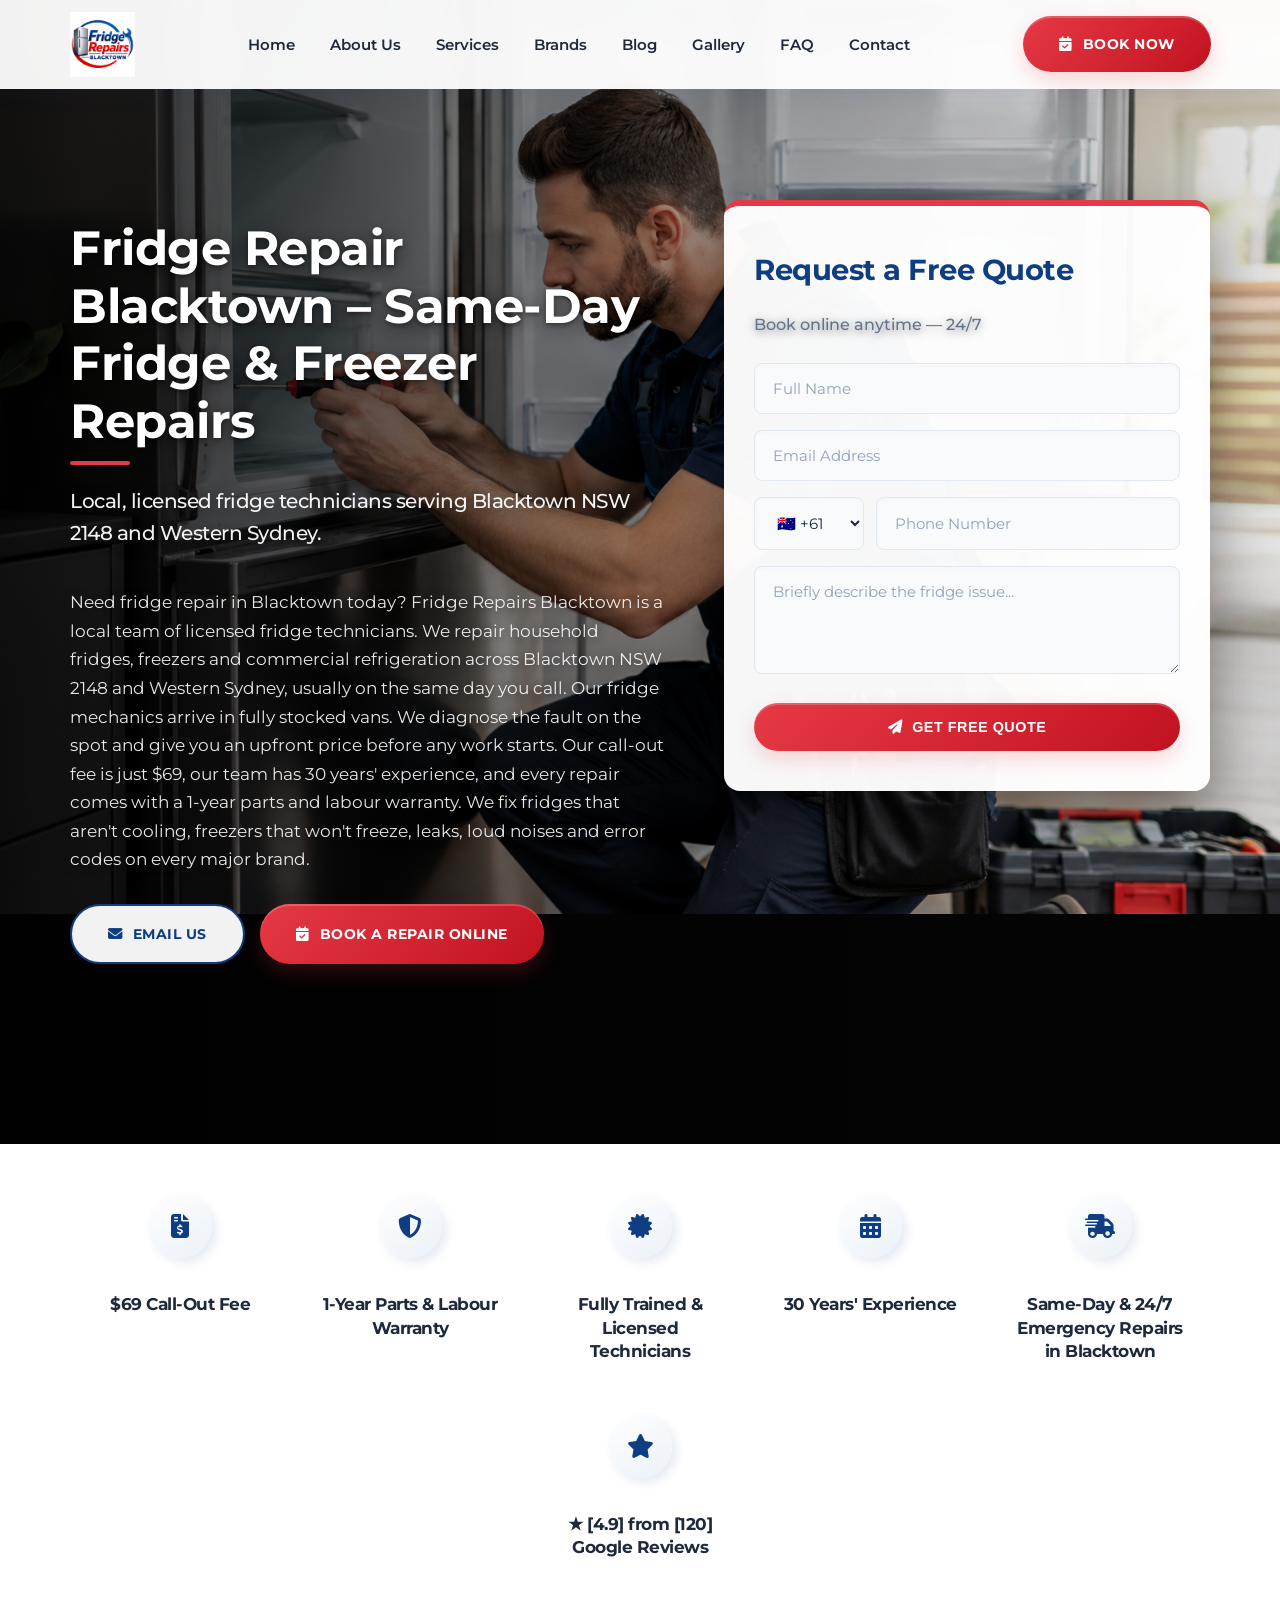
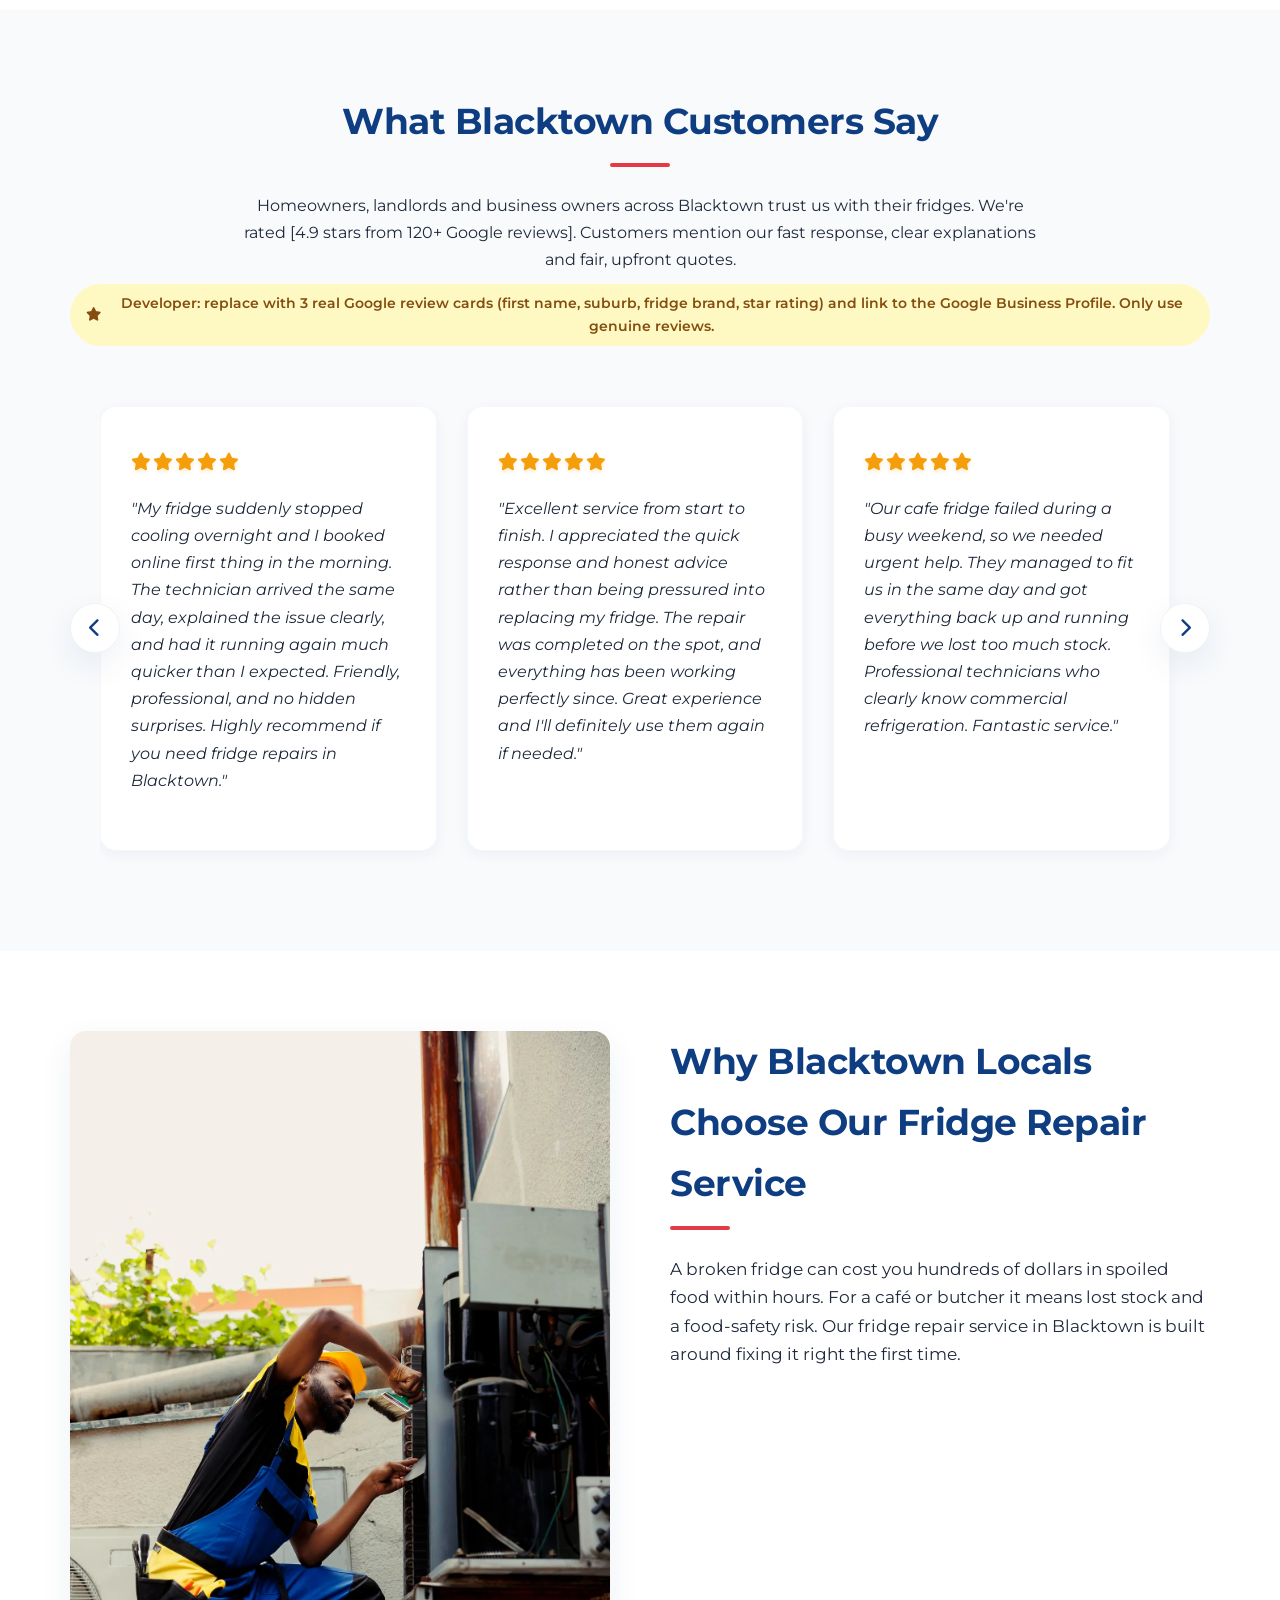
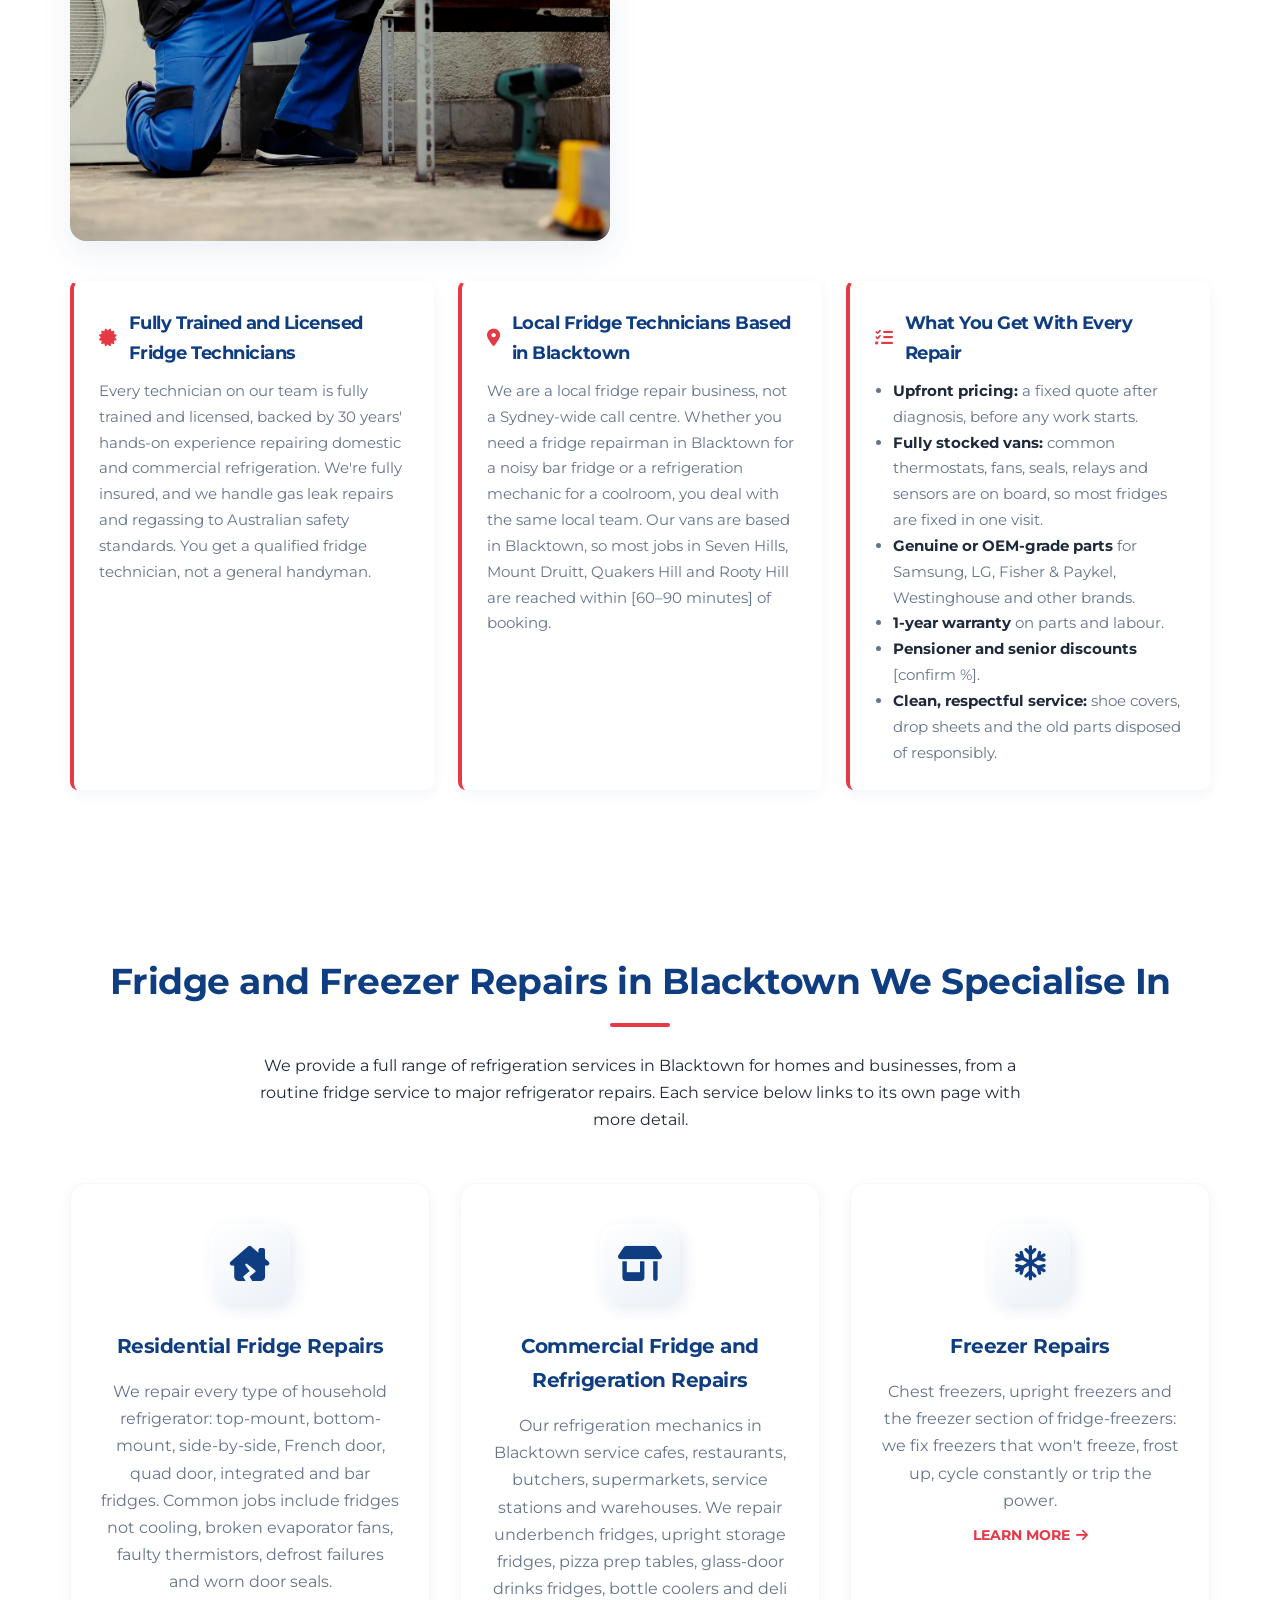
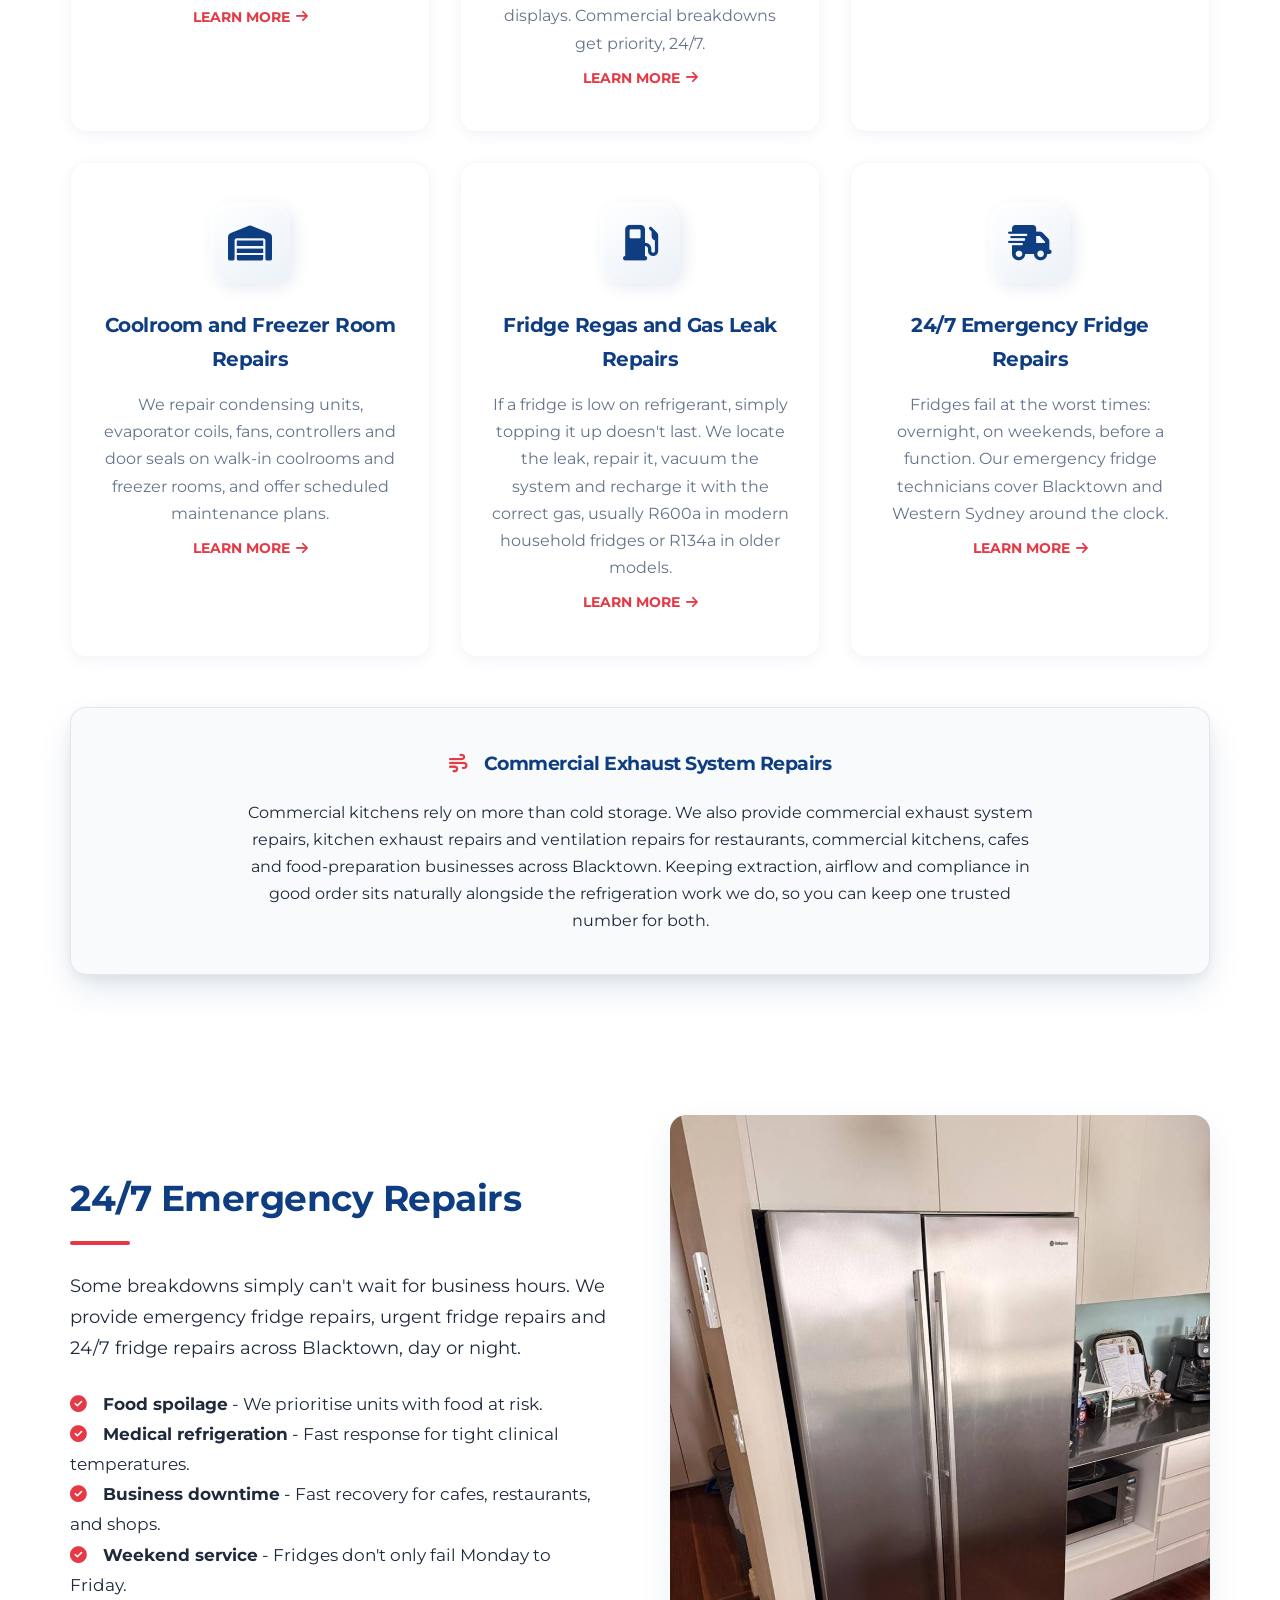
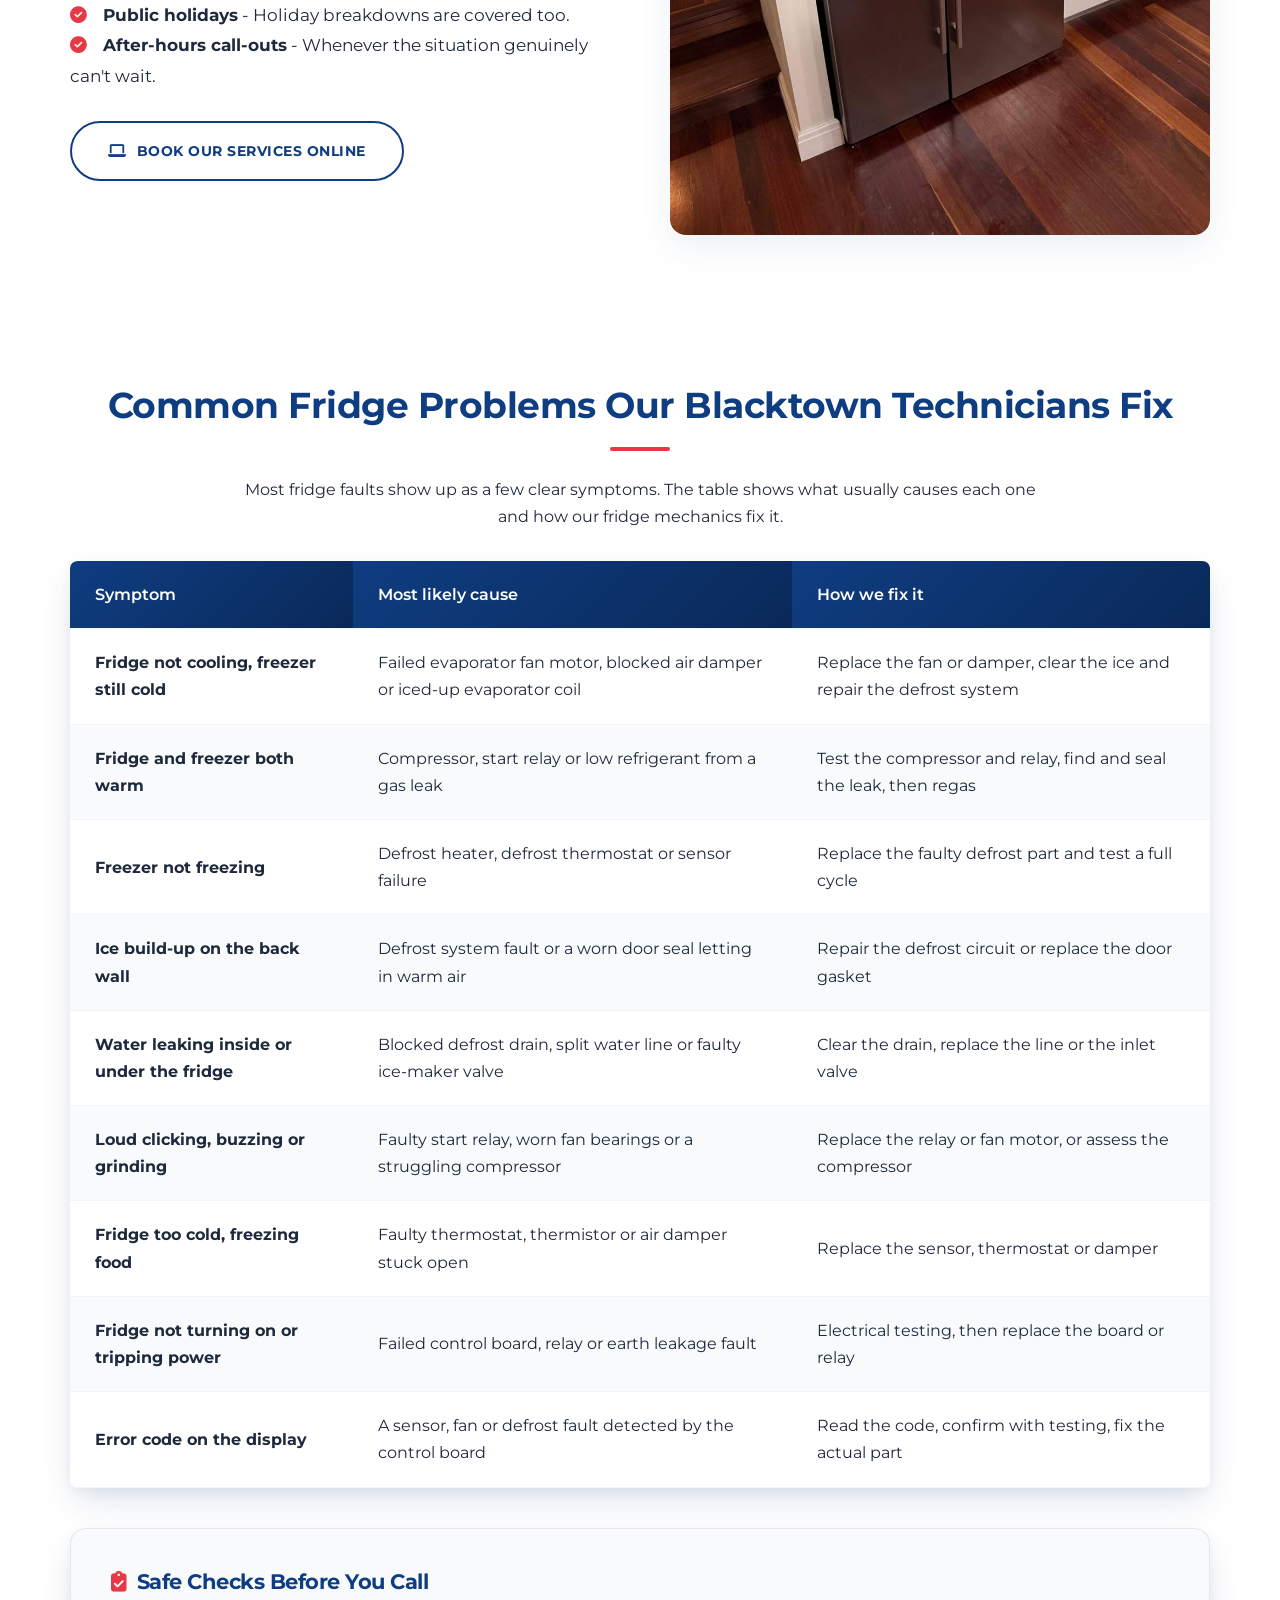
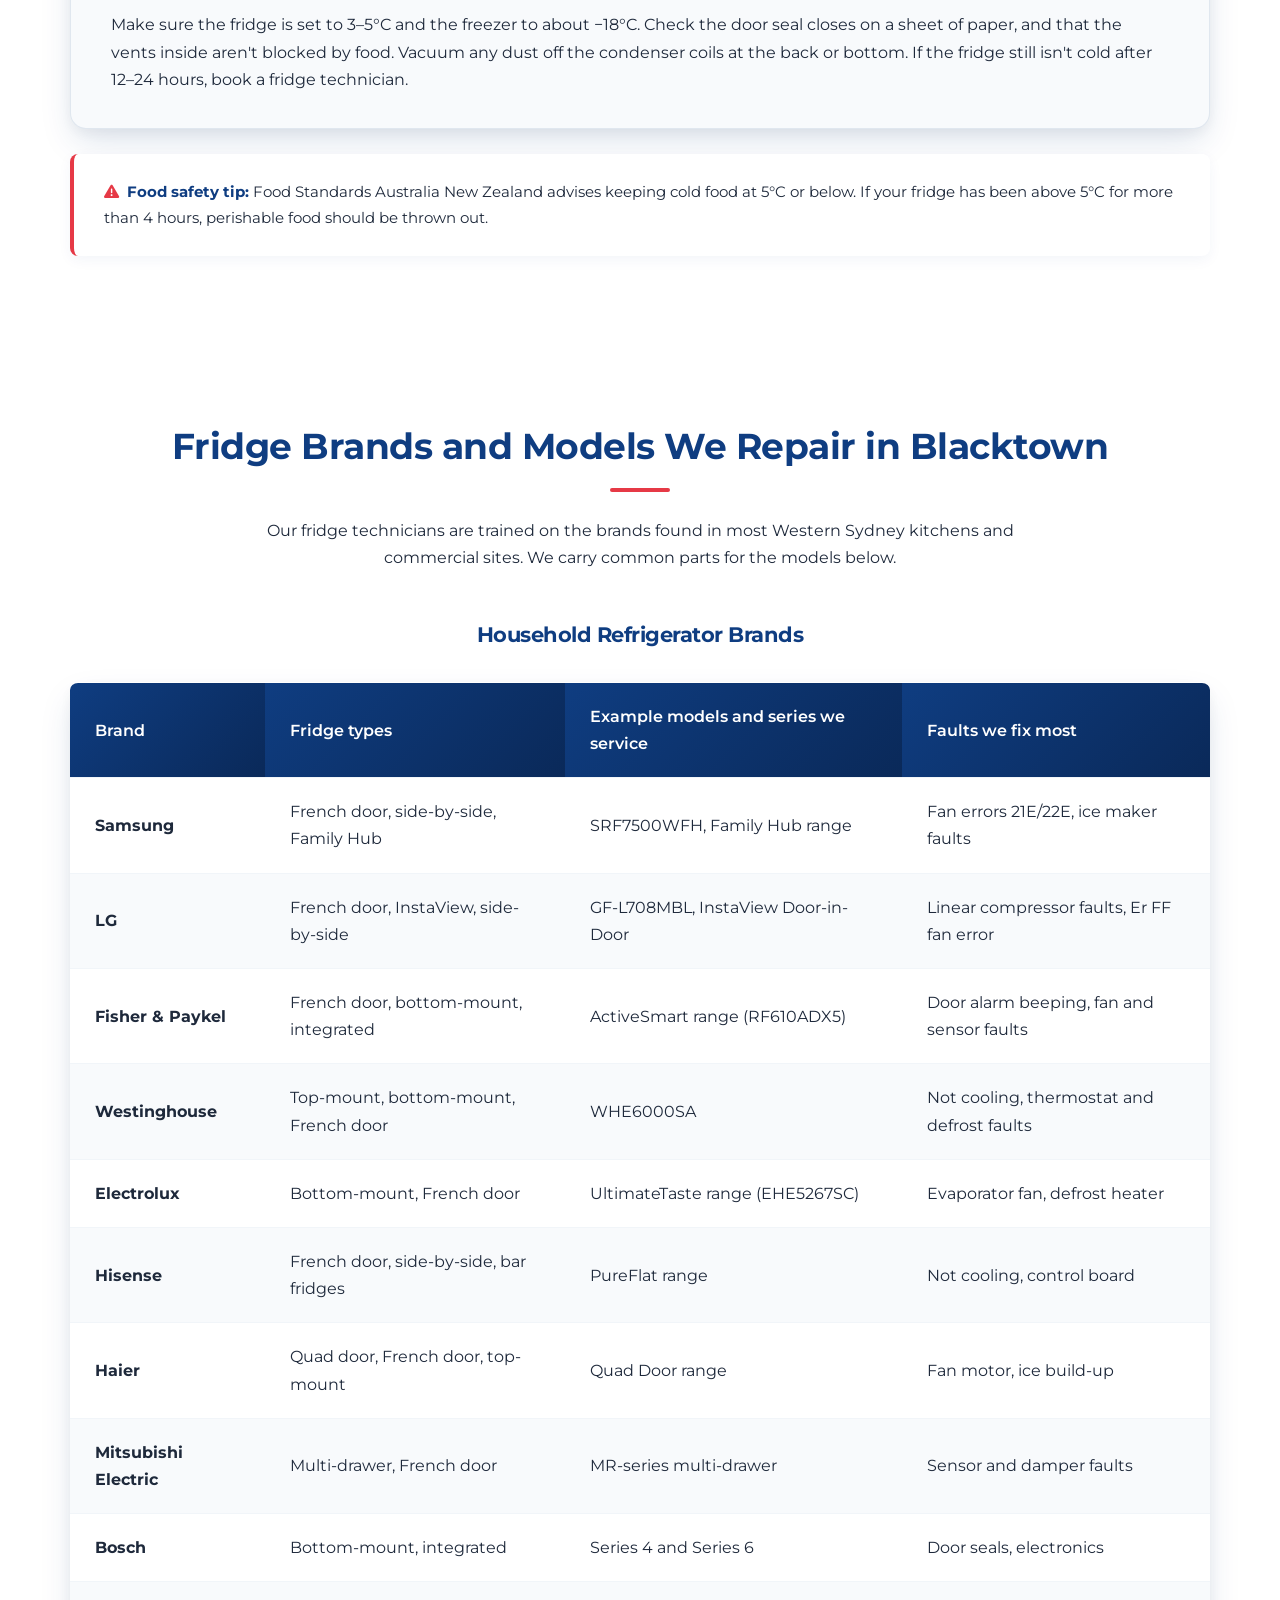
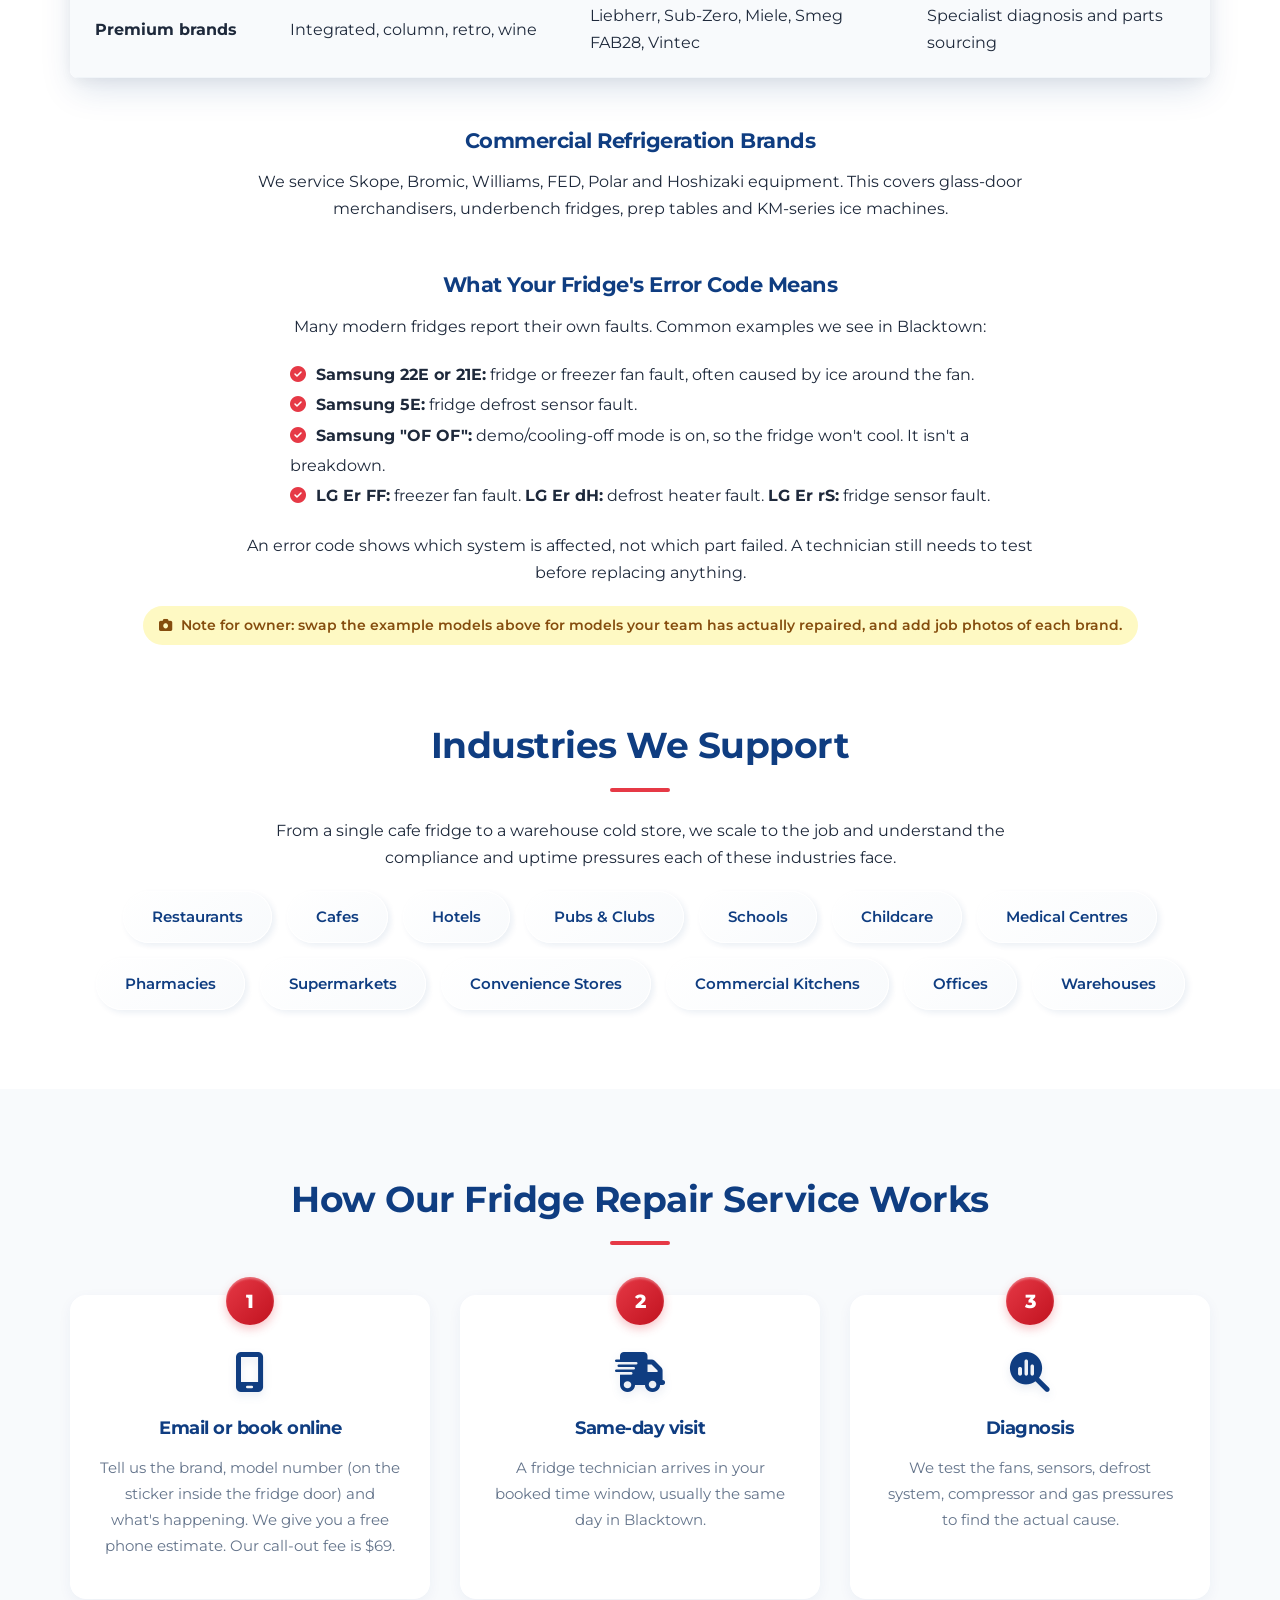
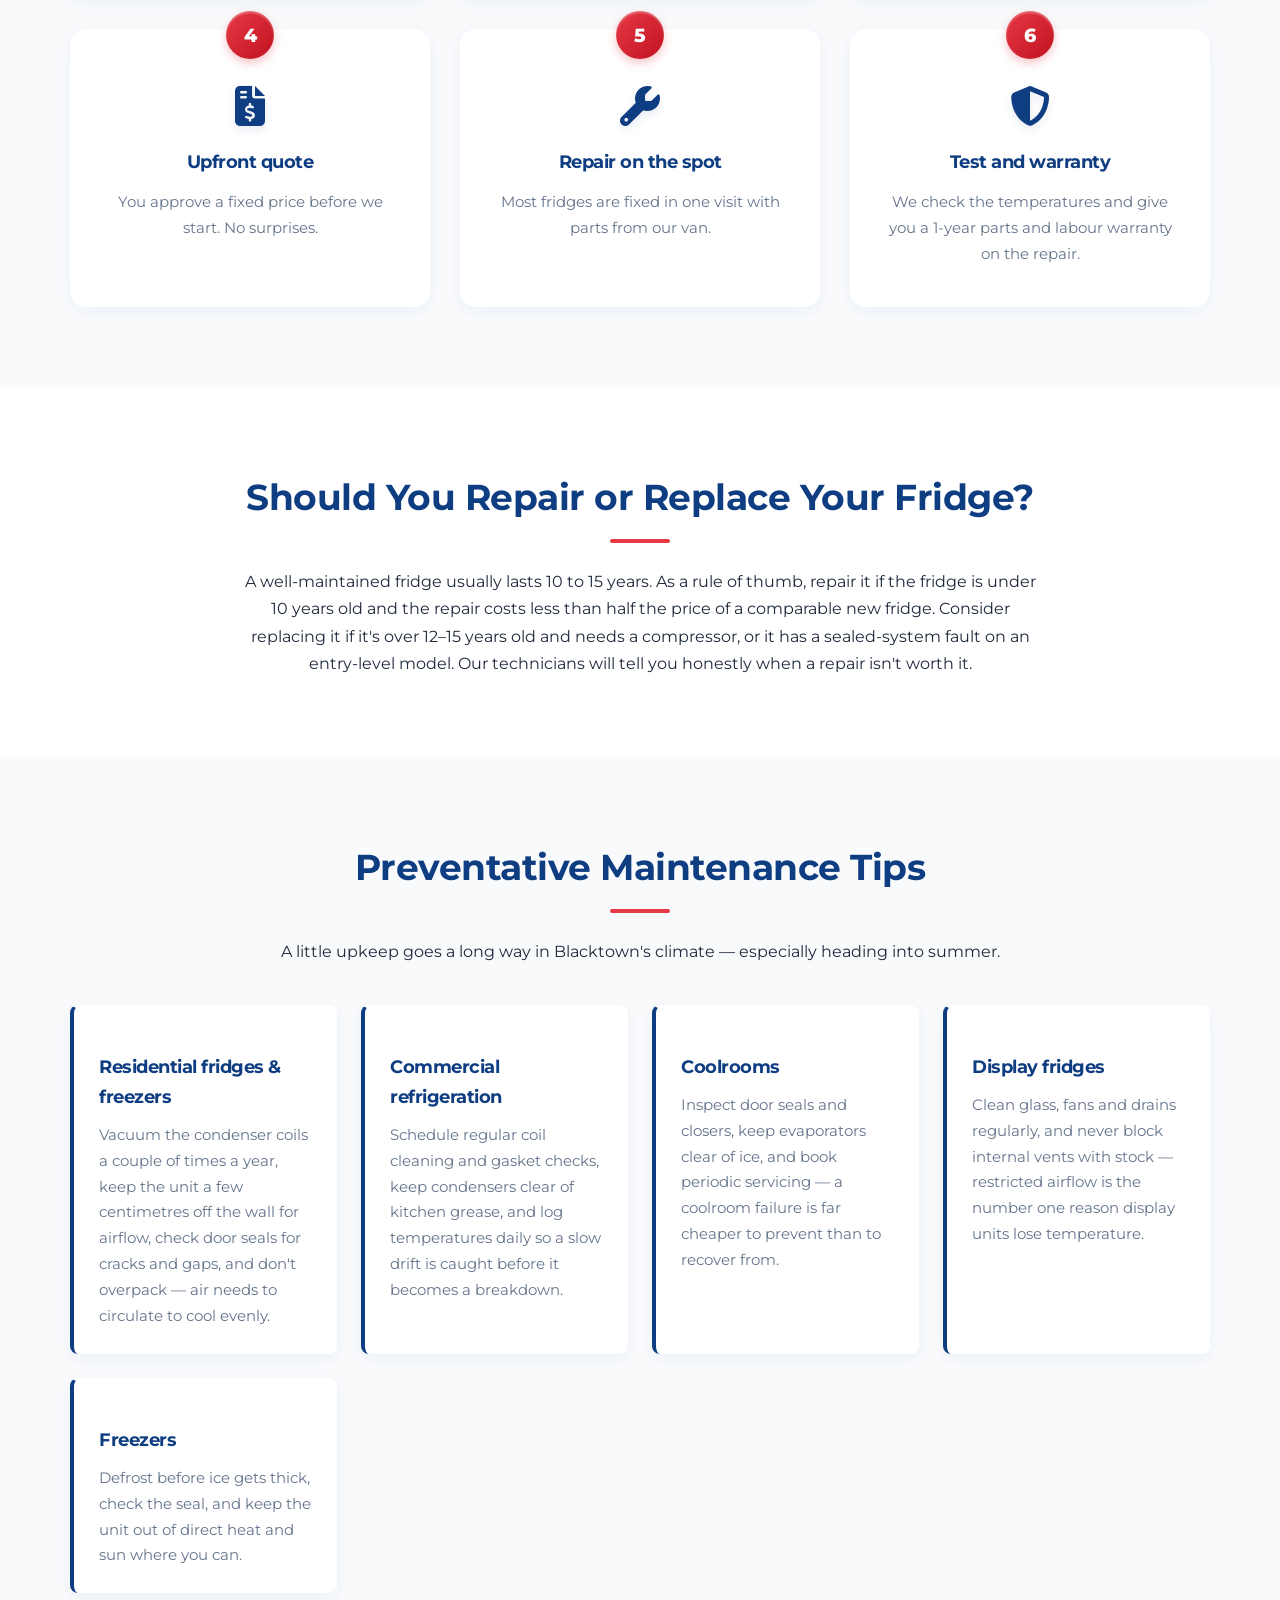
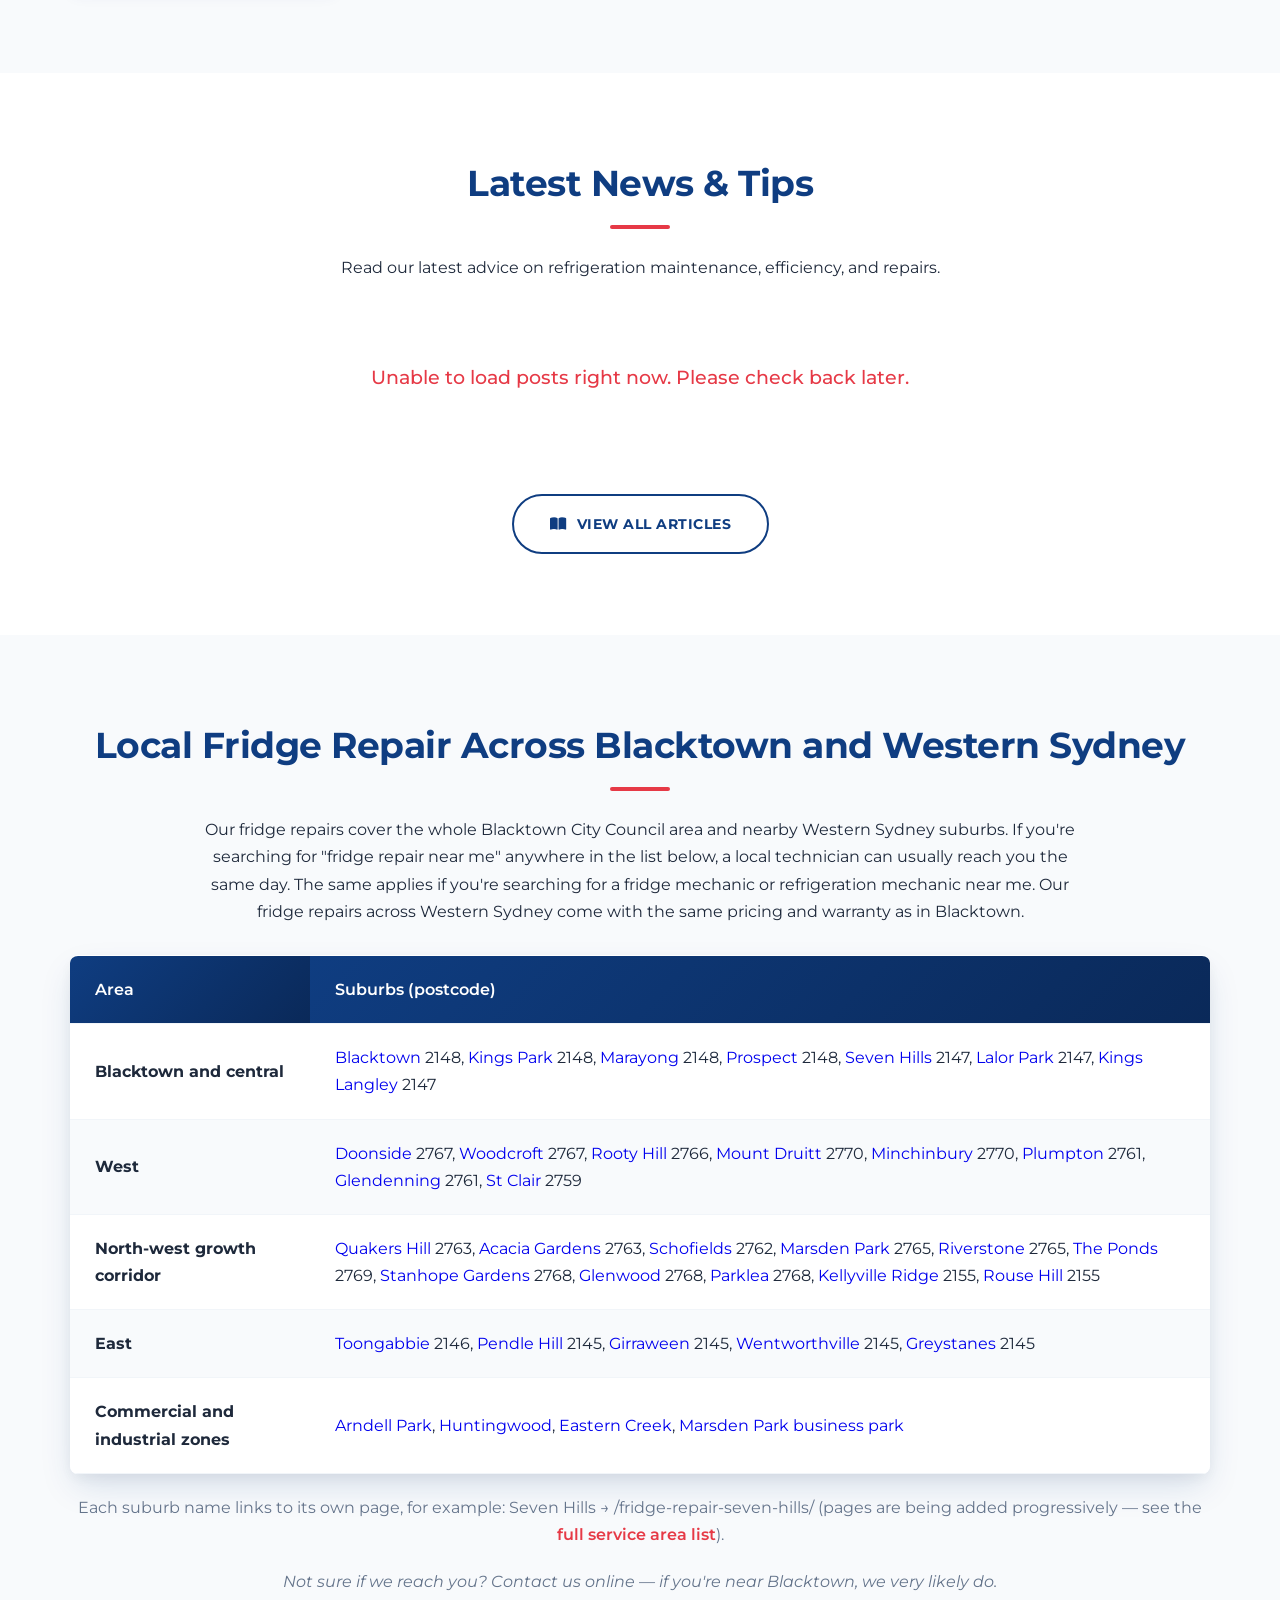
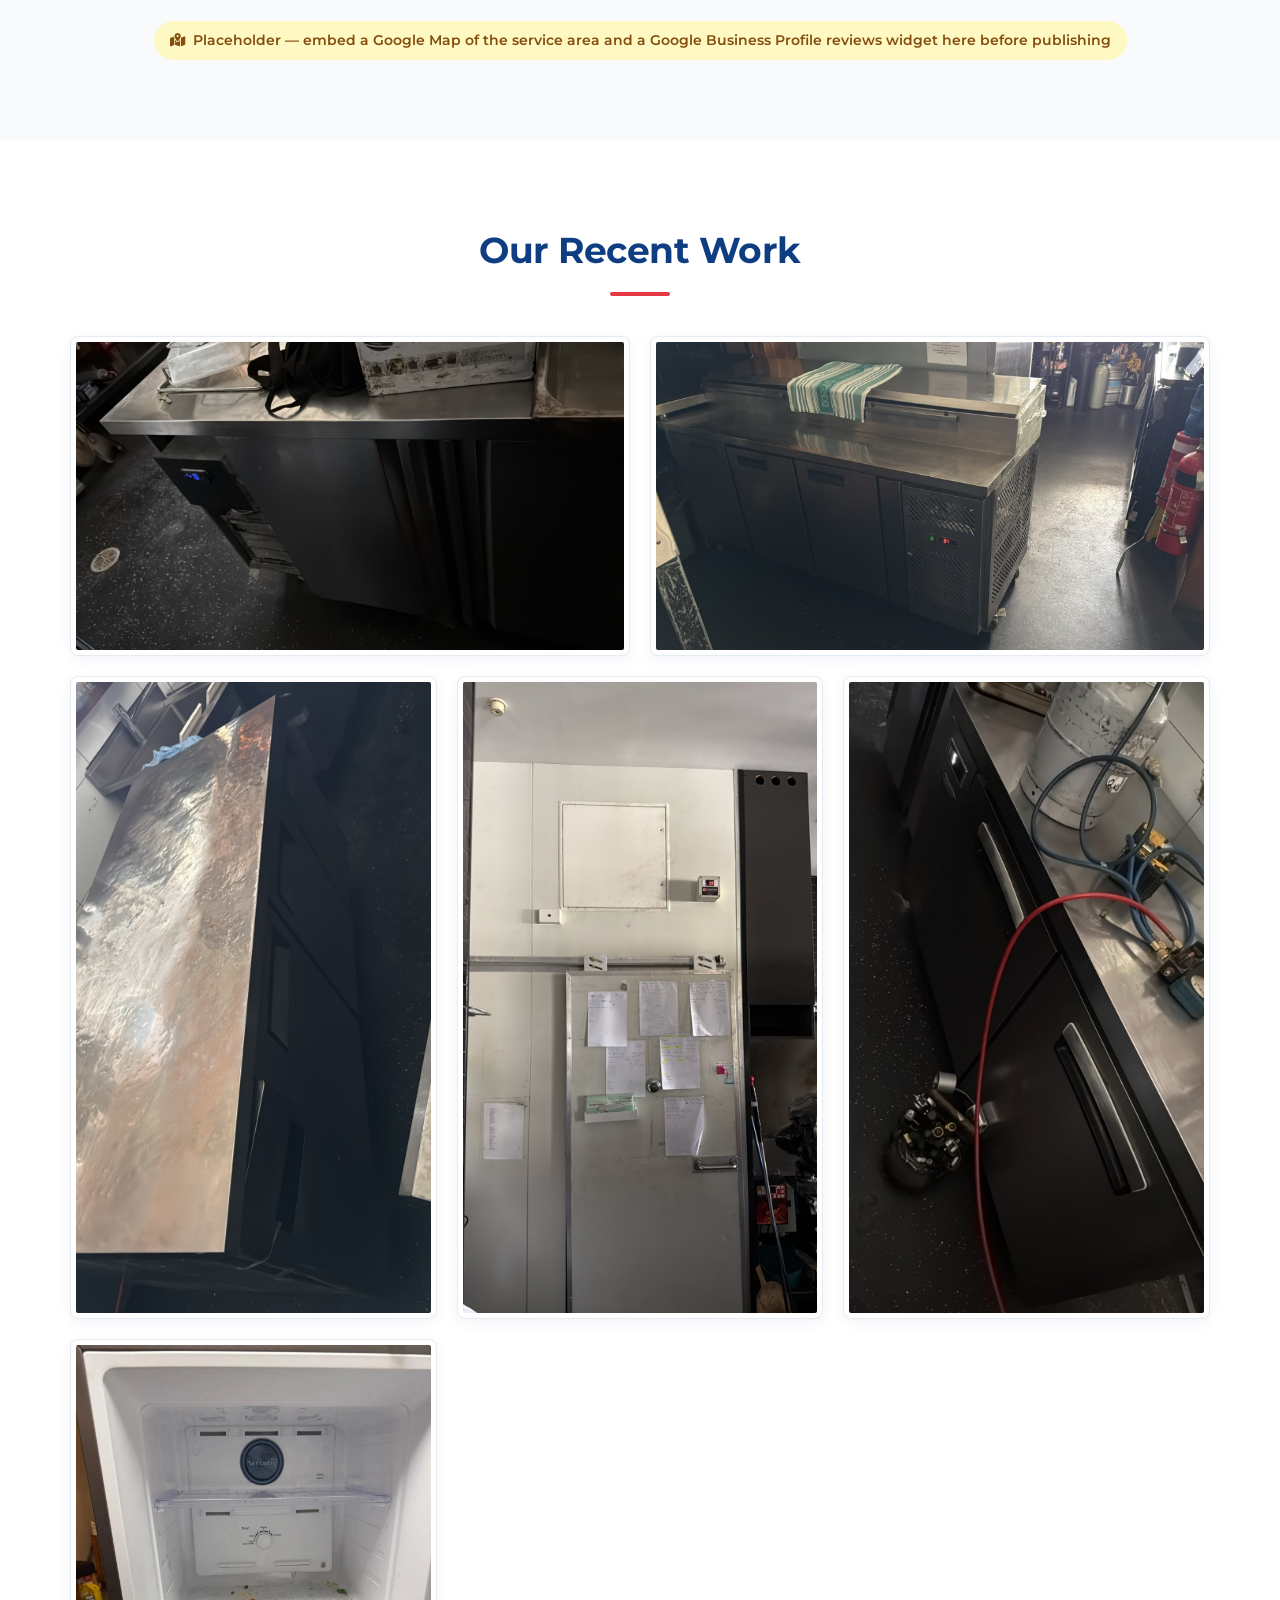
==== commit ce576a17: "Server-render blog posts and index for crawlability (DEV-02/03/04/05/14) Blog URLs previously return" ====
--- a/index.html
+++ b/index.html
@@ -510,7 +510,7 @@
                     <li><a href="/about-us/">About Us</a></li>
                     <li><a href="#services">Services</a></li>
                     <li><a href="#brands">Brands</a></li>
-                    <li><a href="/blog.html">Blog</a></li>
+                    <li><a href="/blog/">Blog</a></li>
                     <li><a href="#image-grid">Gallery</a></li>
                     <li><a href="#faq-section">FAQ</a></li>
                     <li><a href="#contact">Contact</a></li>
@@ -969,7 +969,7 @@
         </div>
         
         <div class="frb-text-center frb-reveal" style="margin-top: 40px;">
-            <a href="blog.html" class="frb-btn frb-btn-outline"><i class="fa-solid fa-book-open"></i> View All Articles</a>
+            <a href="/blog/" class="frb-btn frb-btn-outline"><i class="fa-solid fa-book-open"></i> View All Articles</a>
         </div>
     </section>
 
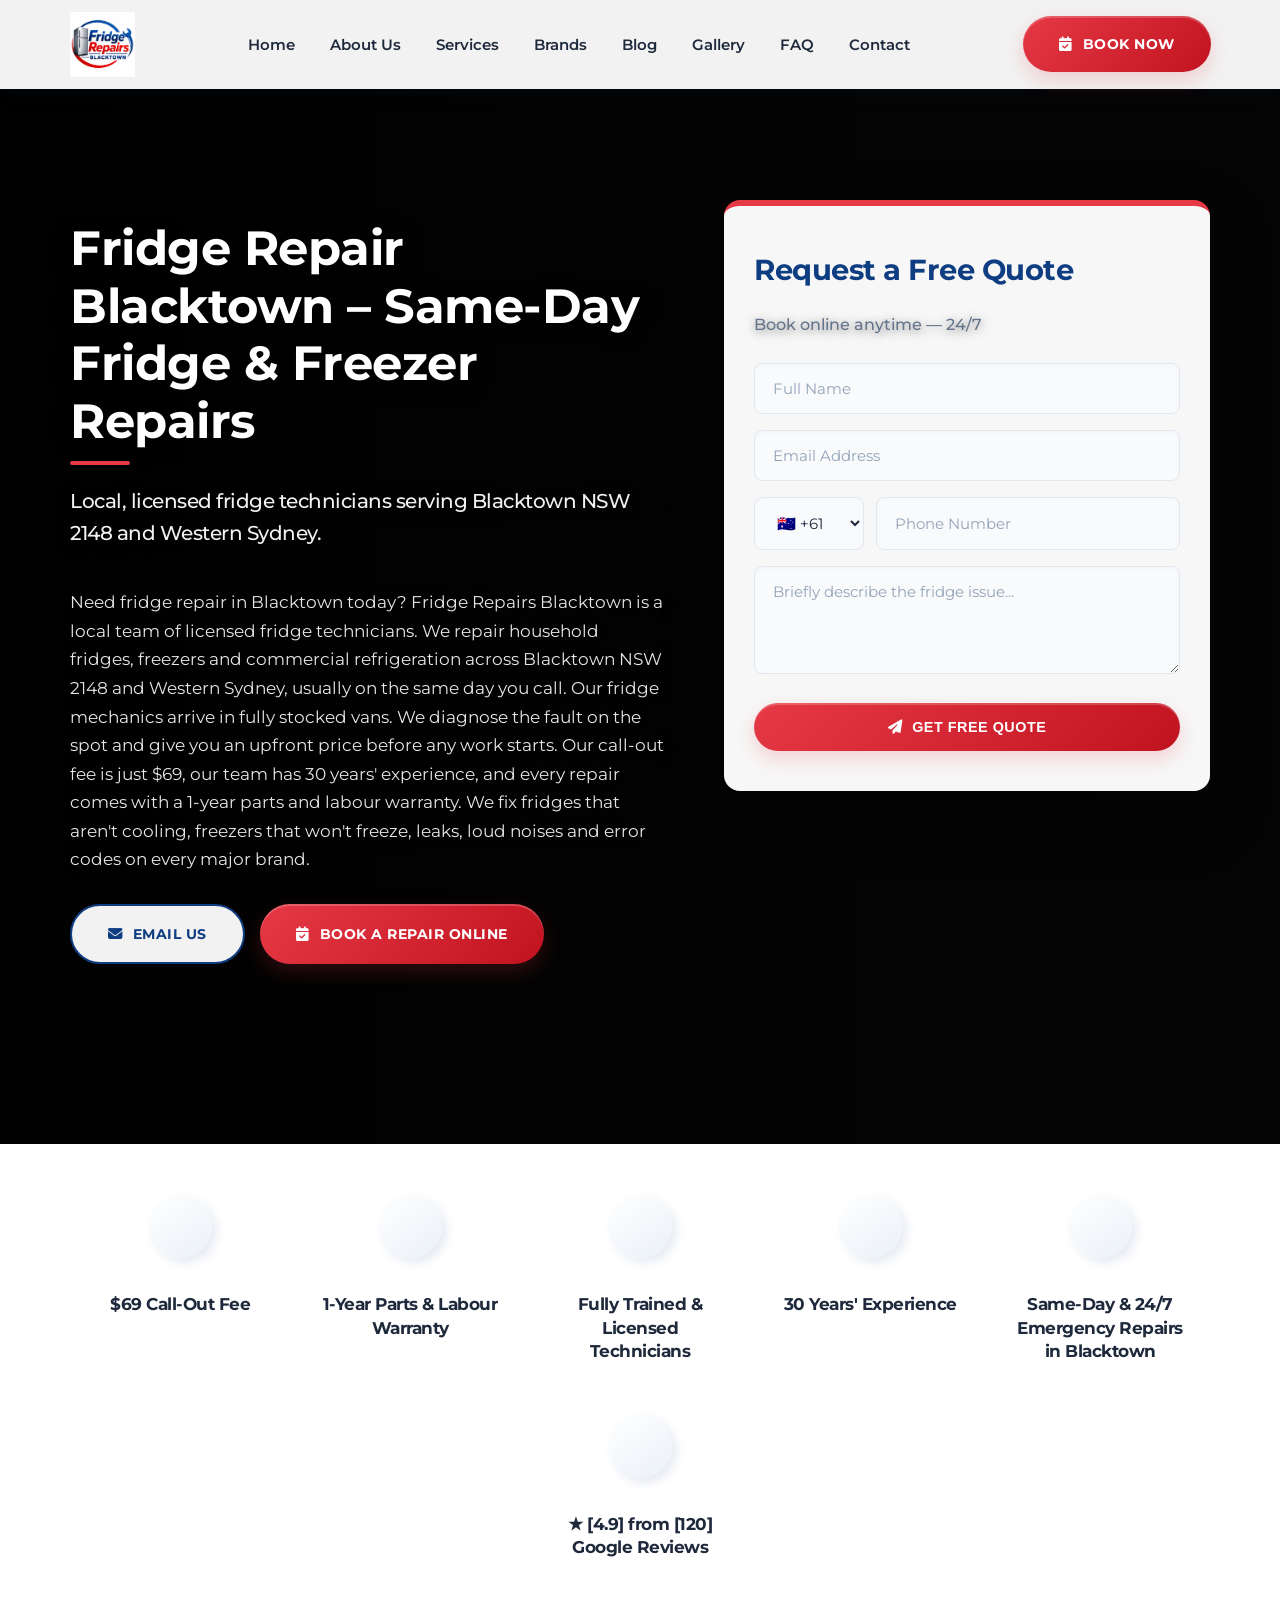
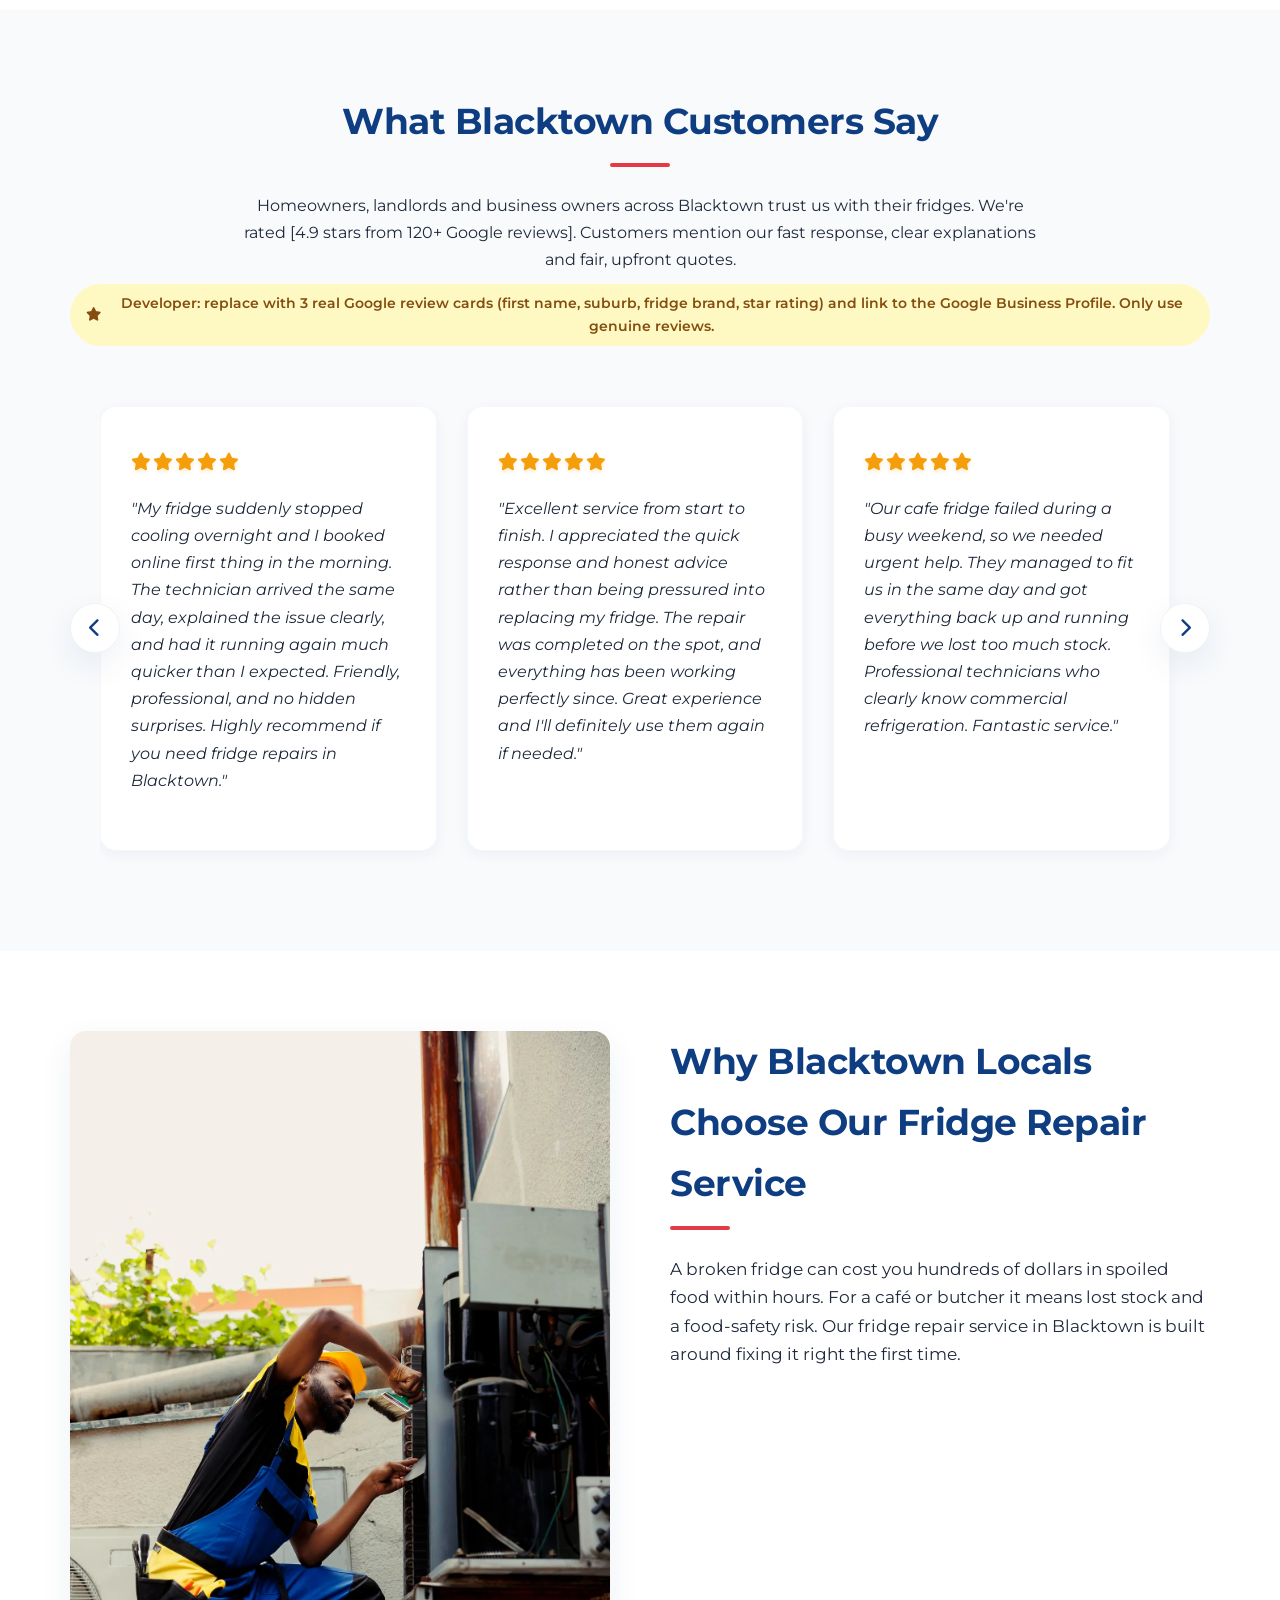
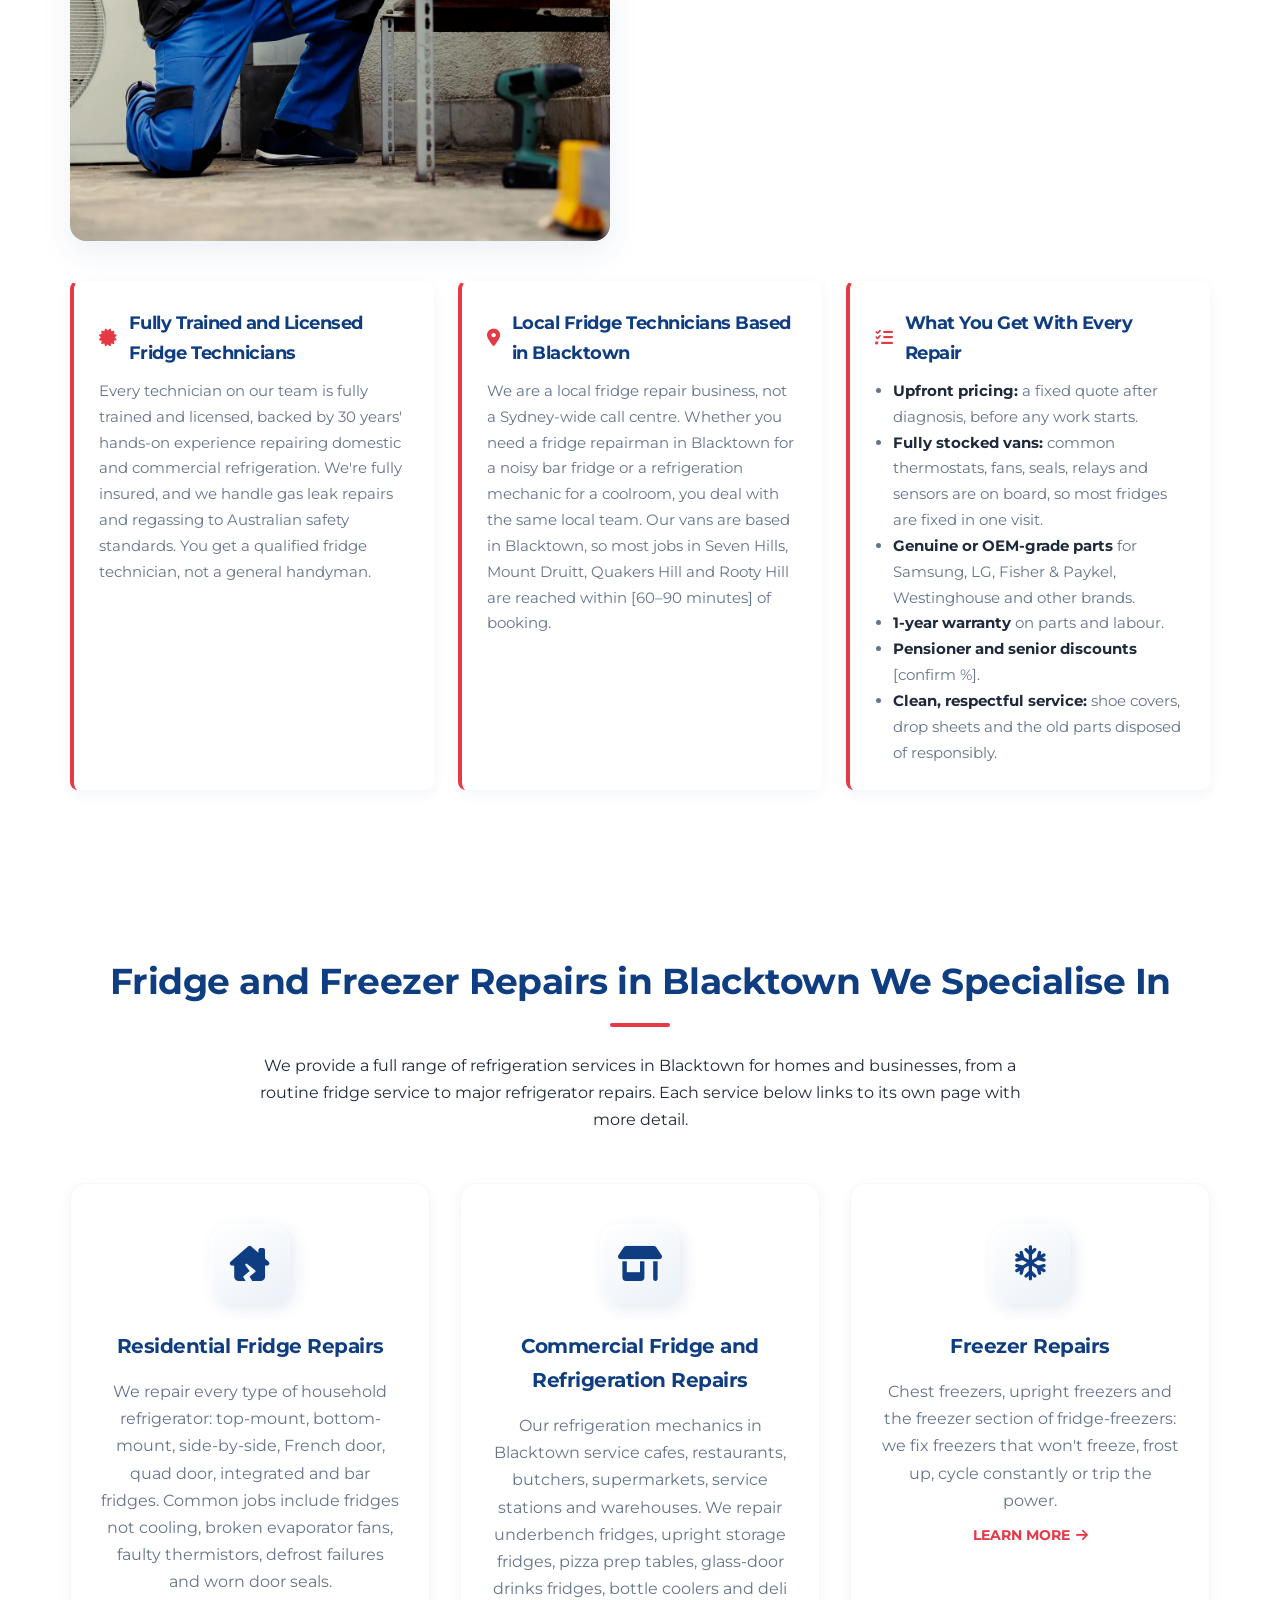
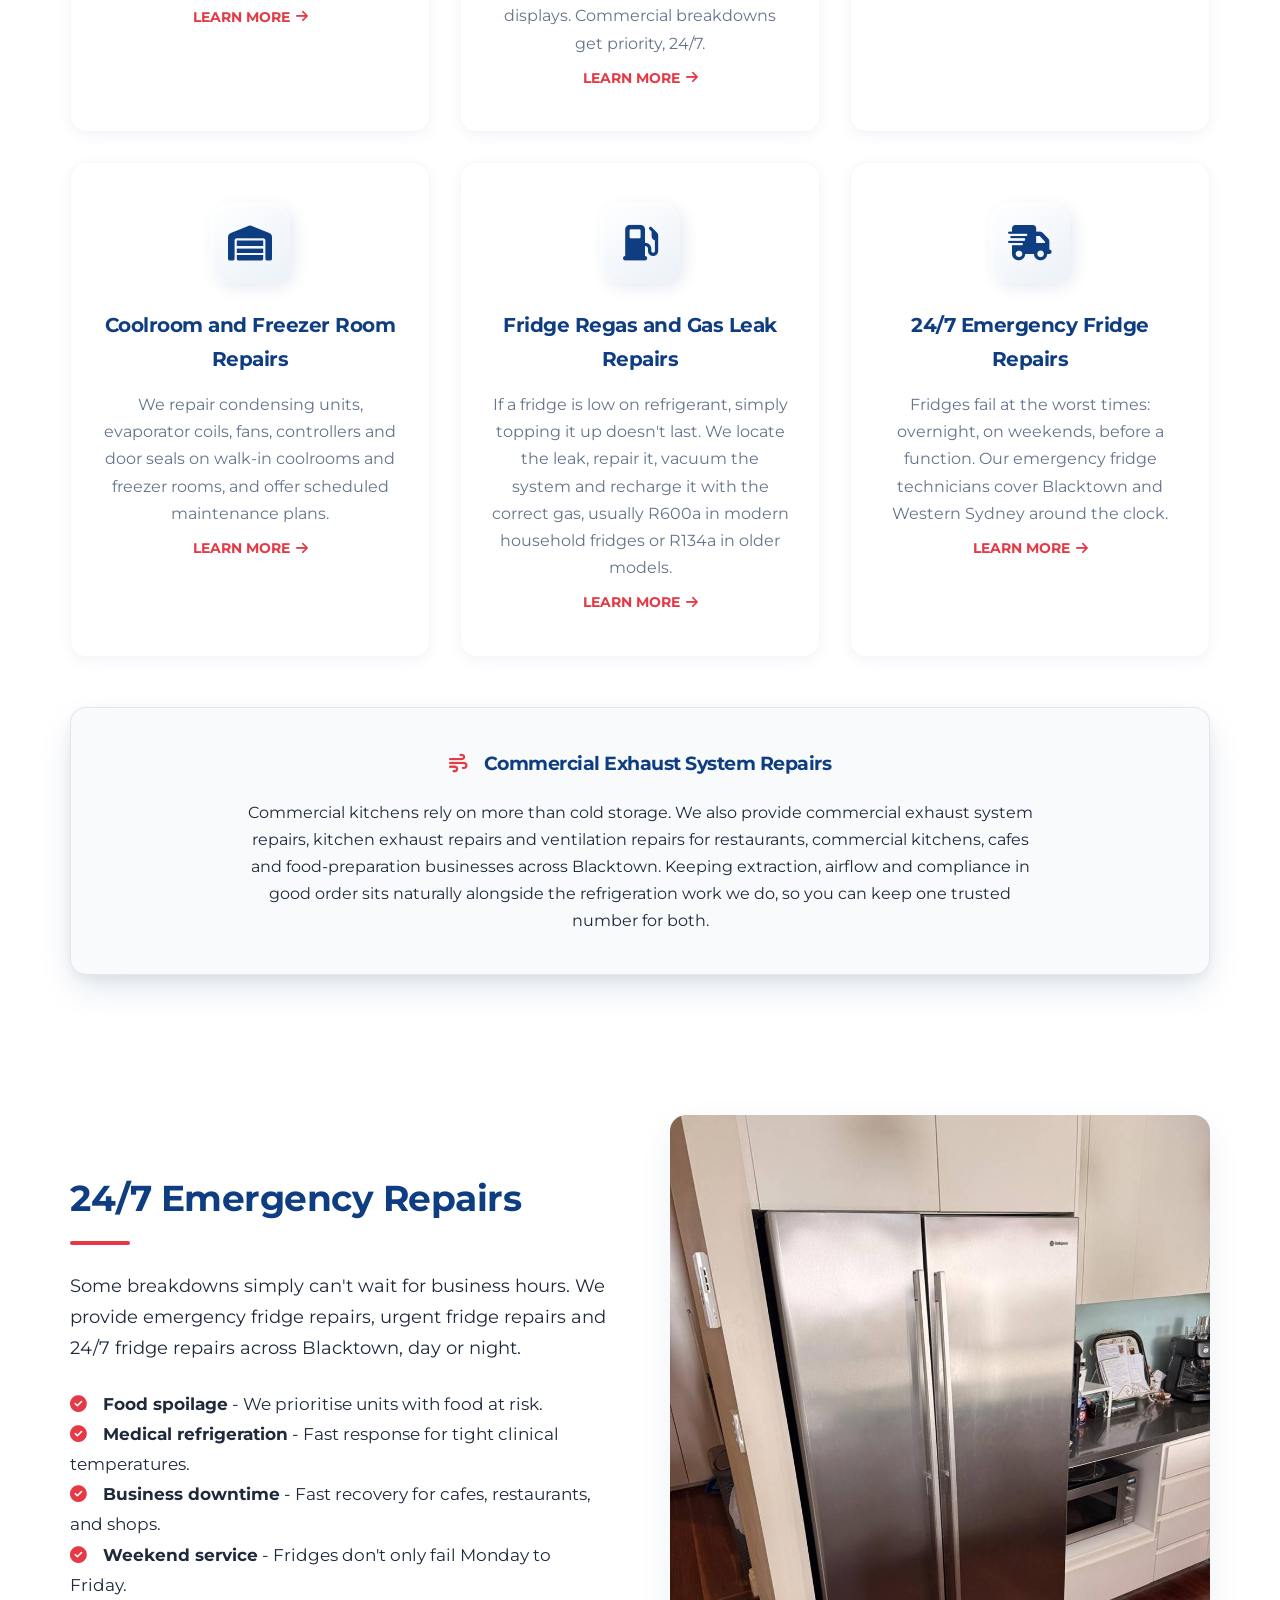
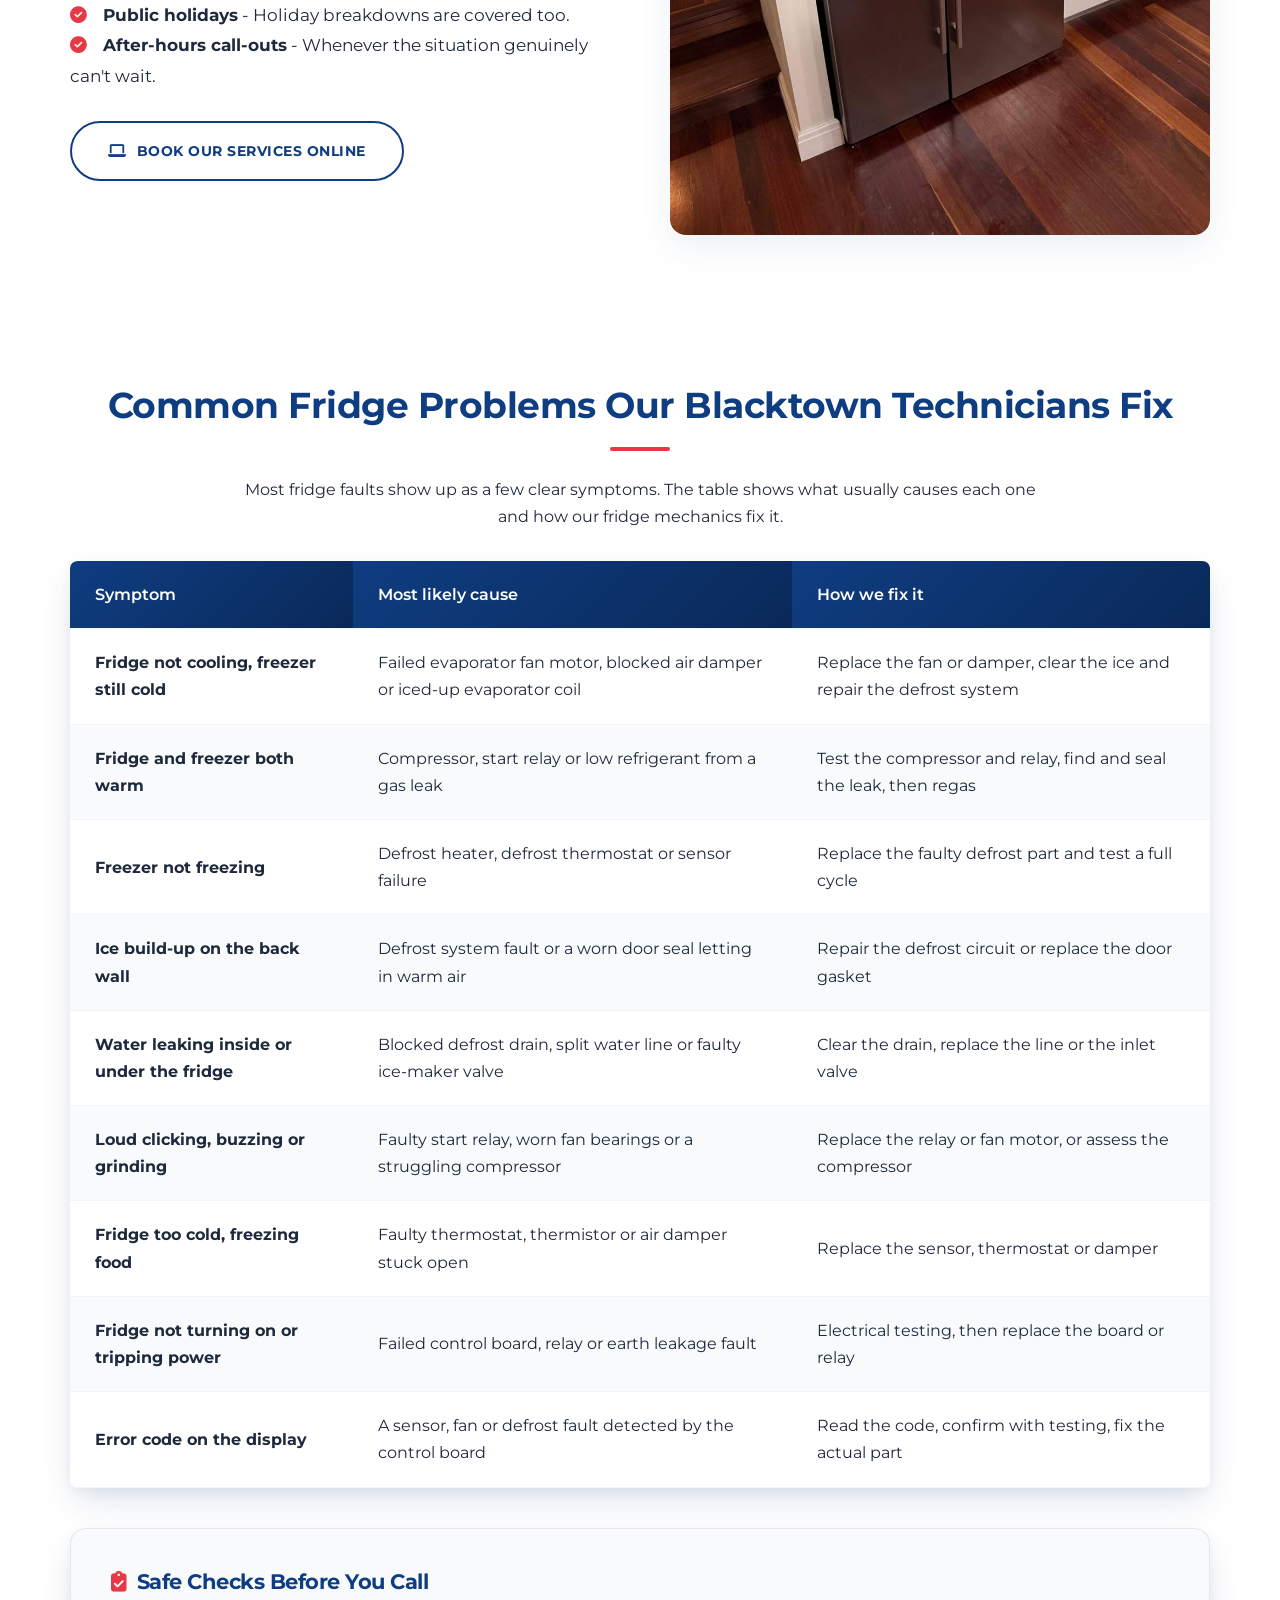
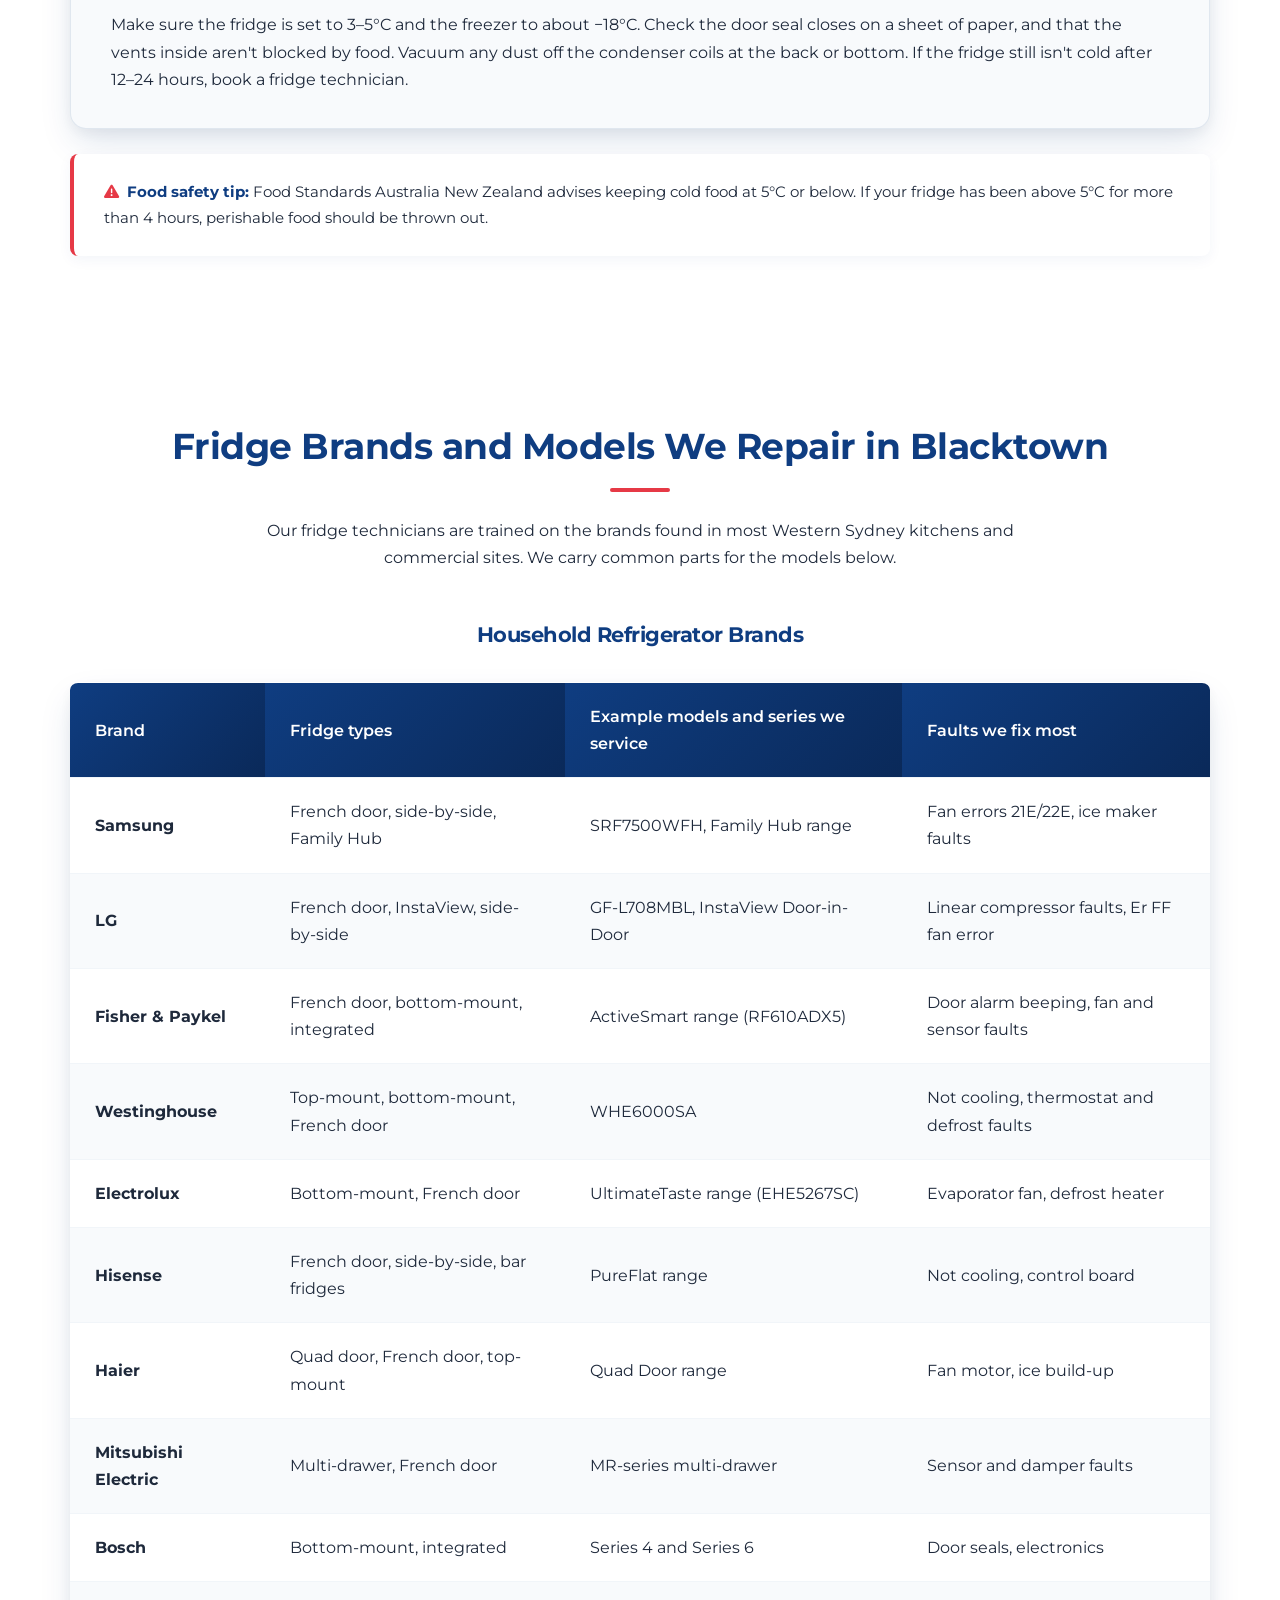
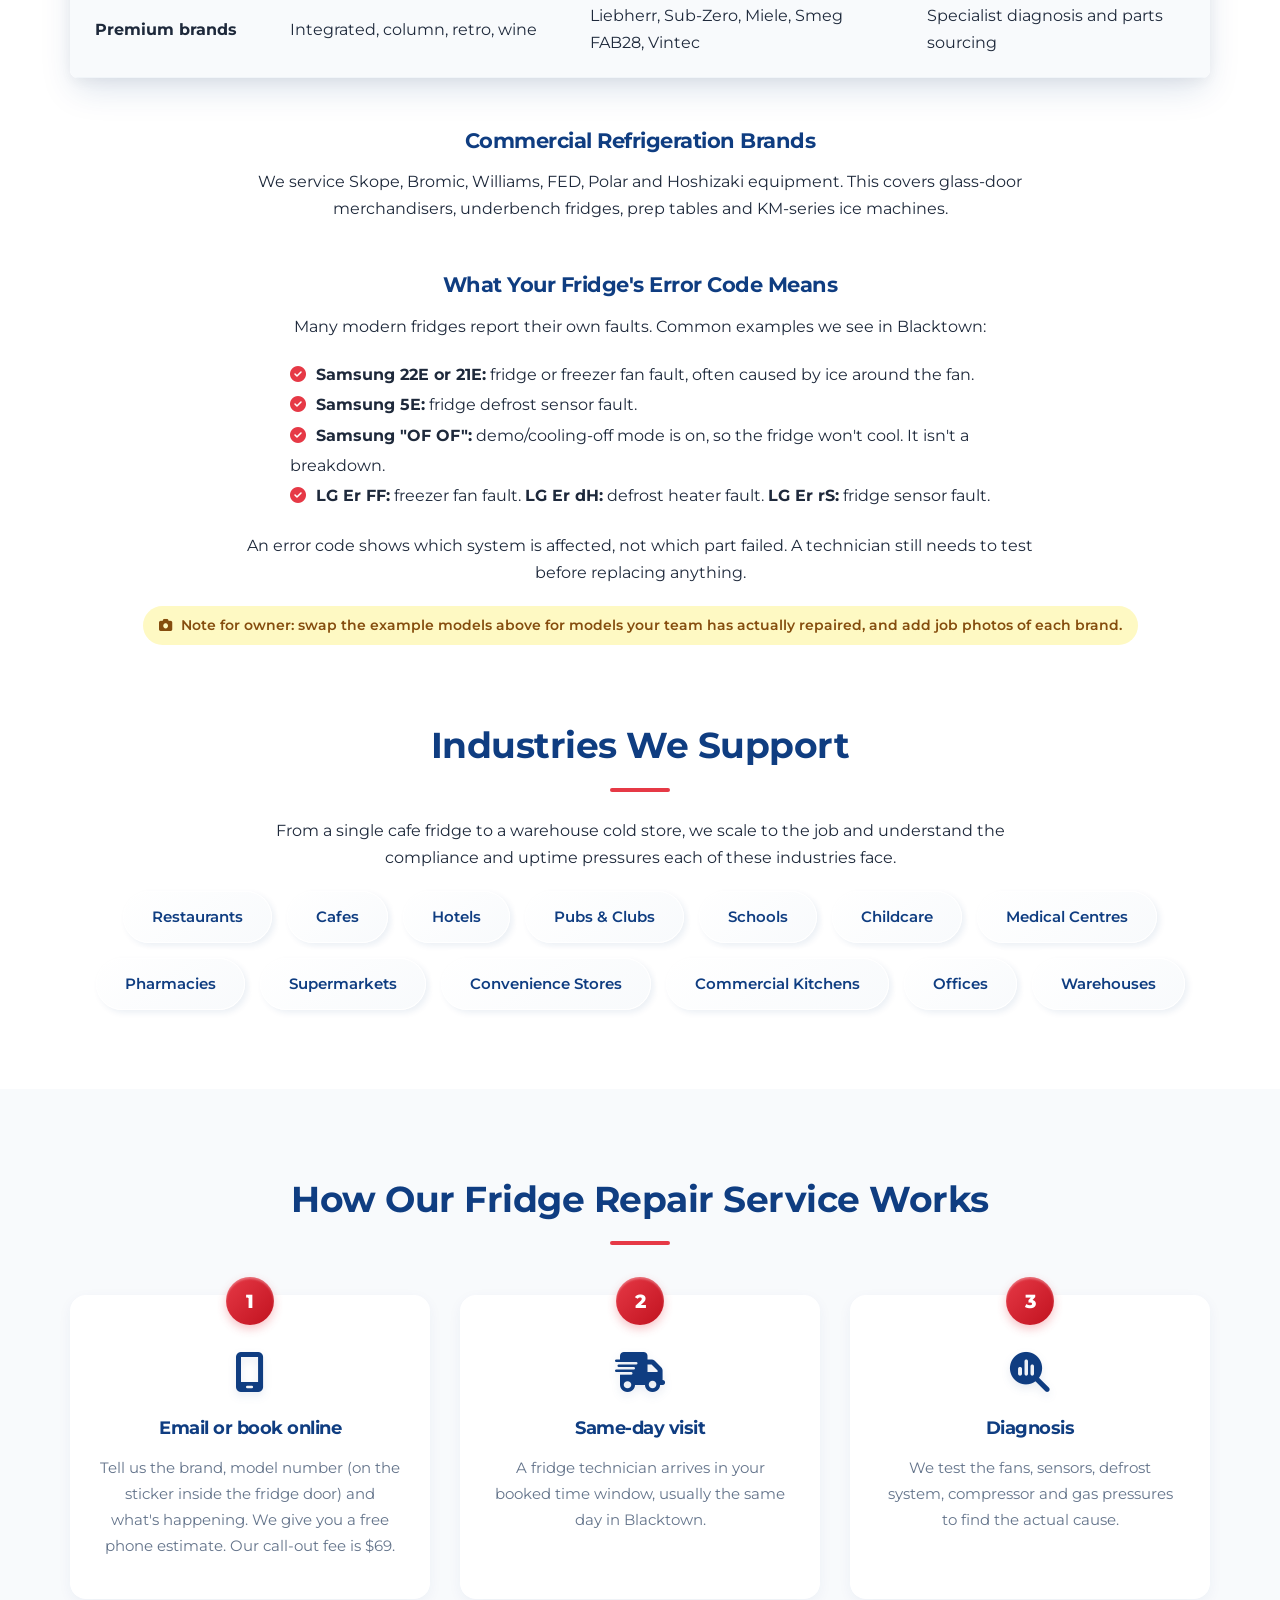
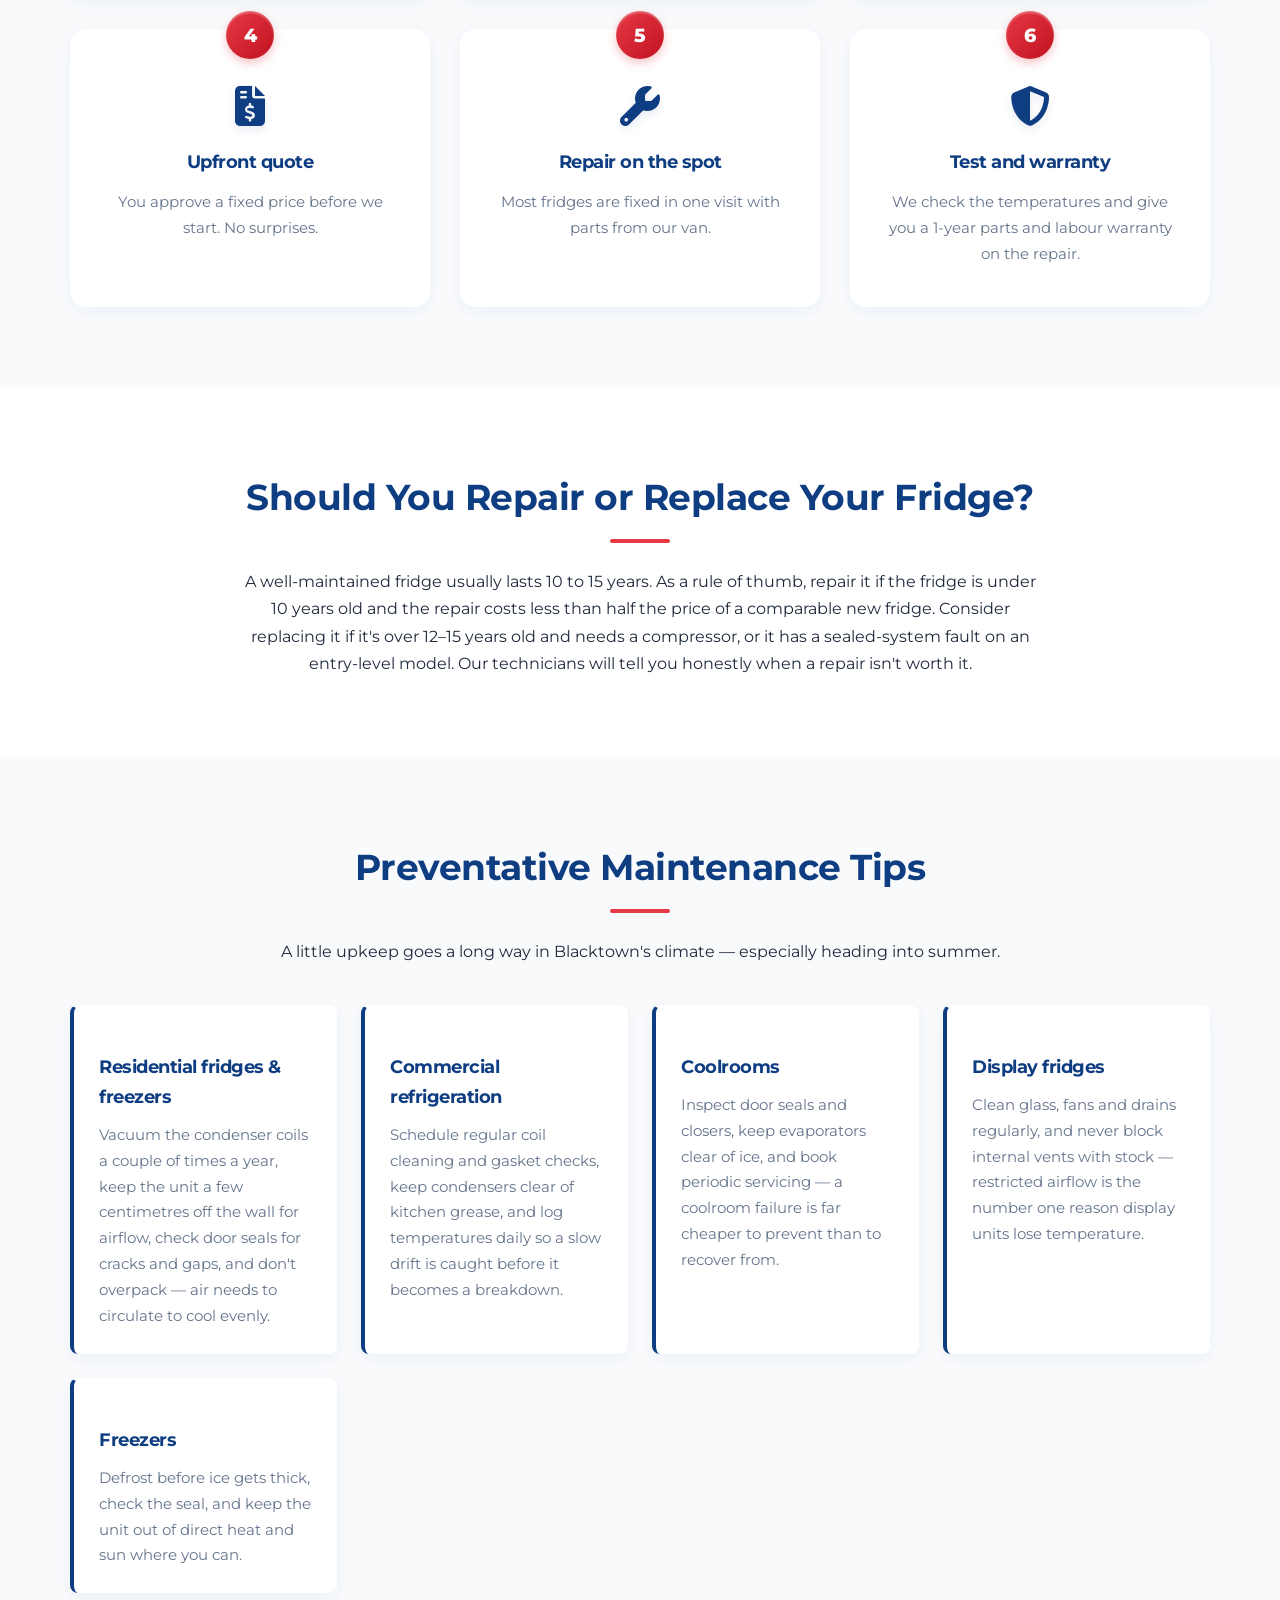
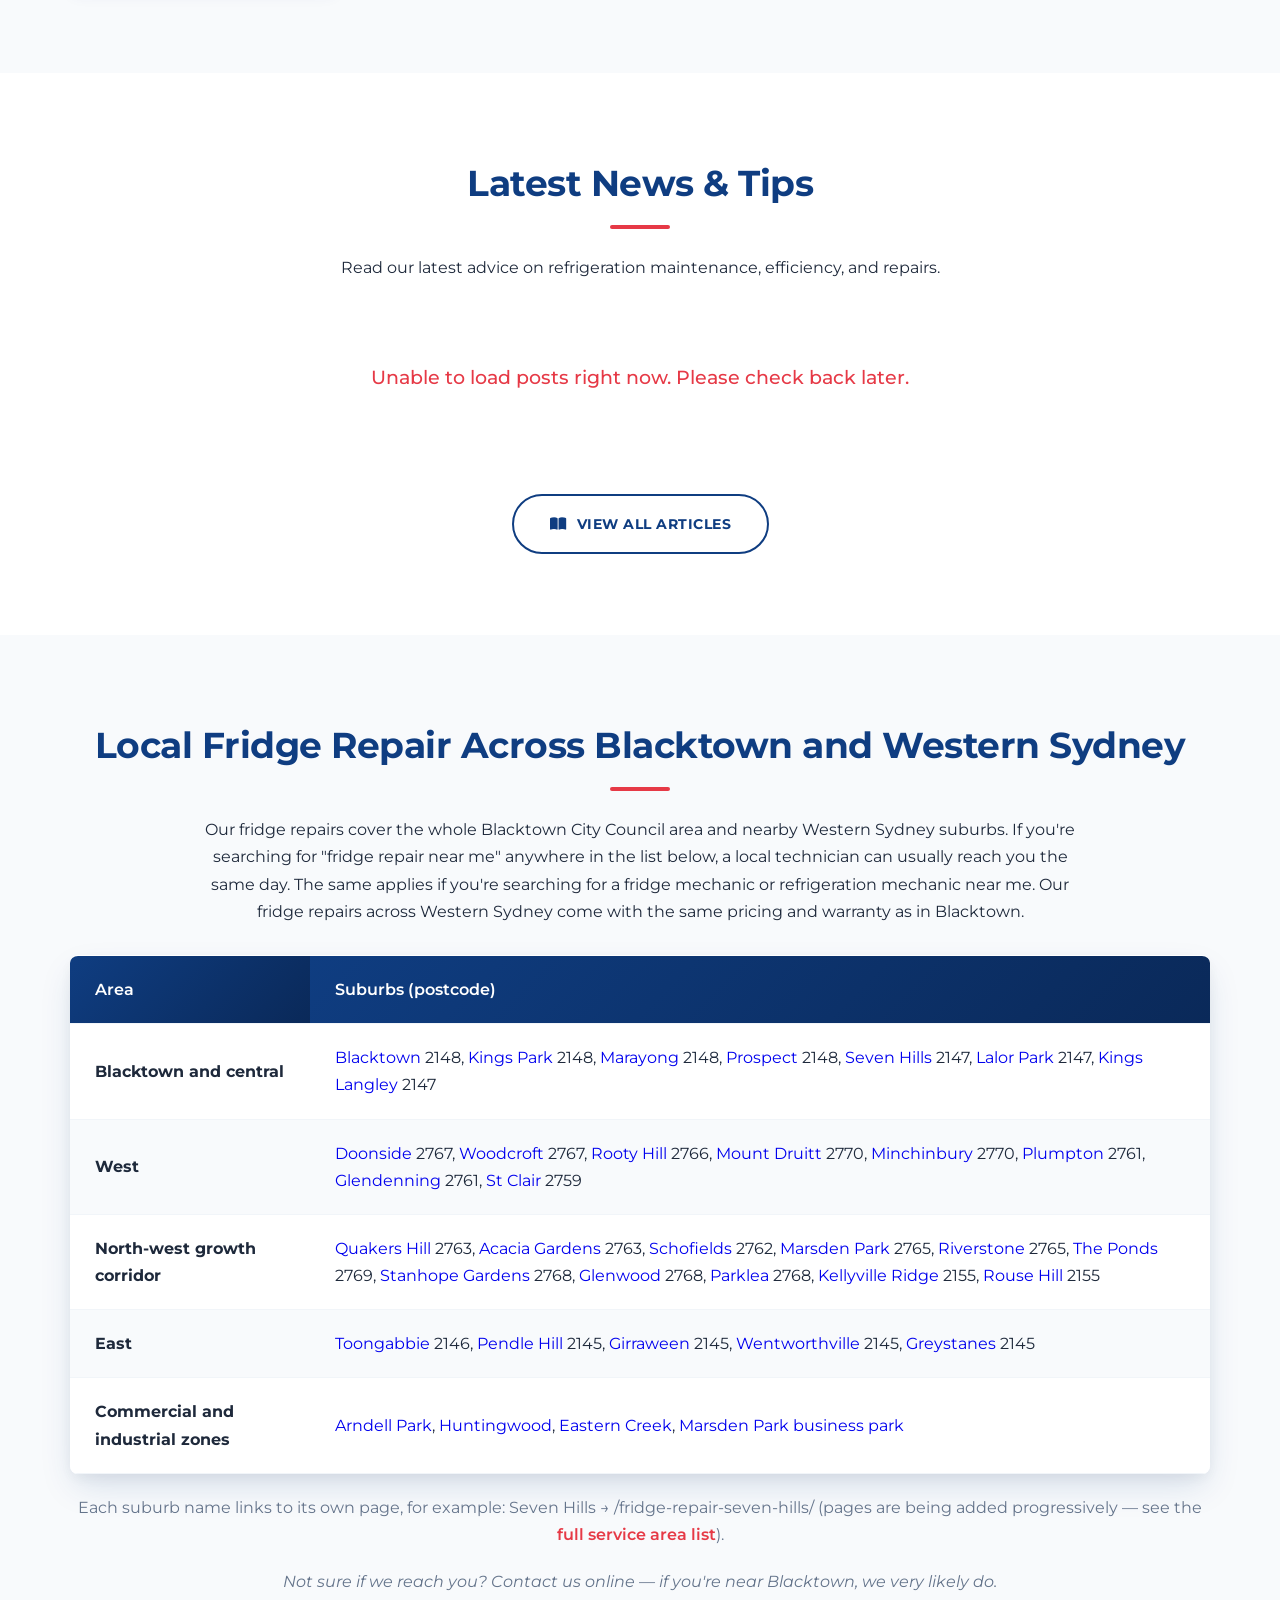
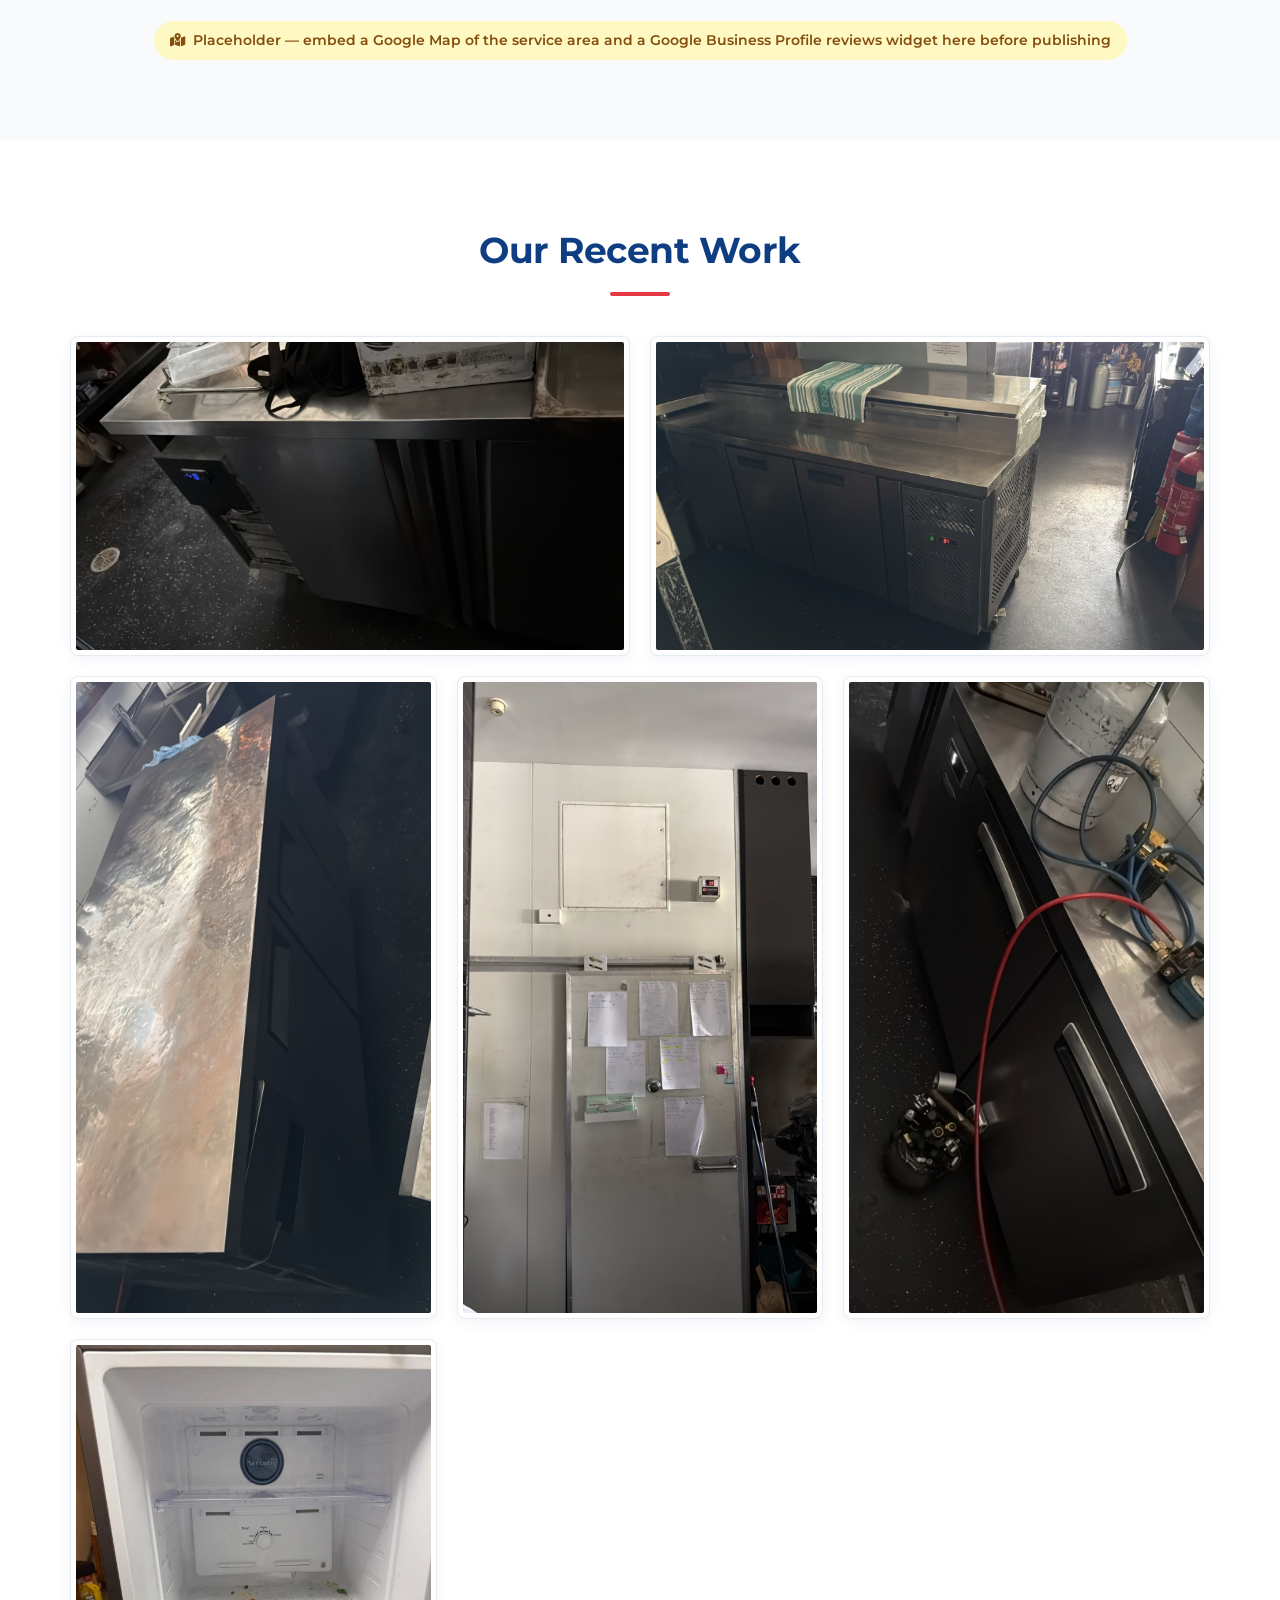
==== commit a3008df8: "Add Commercial Fridge Repair Blacktown landing page New SEO landing page at /commercial-fridge-repai" ====
--- a/index.html
+++ b/index.html
@@ -684,7 +684,7 @@
                 <div class="frb-service-icon"><i class="fa-solid fa-shop"></i></div>
                 <h3>Commercial Fridge and Refrigeration Repairs</h3>
                 <p>Our refrigeration mechanics in Blacktown service cafes, restaurants, butchers, supermarkets, service stations and warehouses. We repair underbench fridges, upright storage fridges, pizza prep tables, glass-door drinks fridges, bottle coolers and deli displays. Commercial breakdowns get priority, 24/7.</p>
-                <a href="#" style="color: var(--secondary); font-weight: 700; text-transform: uppercase; font-size: 0.85em; display: inline-flex; align-items: center; gap: 6px; margin-top: 10px;">Learn more <i class="fa-solid fa-arrow-right"></i></a>
+                <a href="/commercial-fridge-repair-blacktown/" style="color: var(--secondary); font-weight: 700; text-transform: uppercase; font-size: 0.85em; display: inline-flex; align-items: center; gap: 6px; margin-top: 10px;">Learn more <i class="fa-solid fa-arrow-right"></i></a>
             </div>
             <div class="frb-service-card frb-reveal" style="transition-delay: 0.2s;">
                 <div class="frb-service-icon"><i class="fa-regular fa-snowflake"></i></div>
@@ -1105,7 +1105,7 @@
                 <h4>Our Services</h4>
                 <ul>
                     <li><a href="#services">Home Fridge Repairs</a></li>
-                    <li><a href="#services">Commercial Fridge Repairs</a></li>
+                    <li><a href="/commercial-fridge-repair-blacktown/">Commercial Fridge Repairs</a></li>
                     <li><a href="#services">Freezer Repairs</a></li>
                     <li><a href="#services">Coolroom Repairs</a></li>
                     <li><a href="#services">Fridge Regassing</a></li>
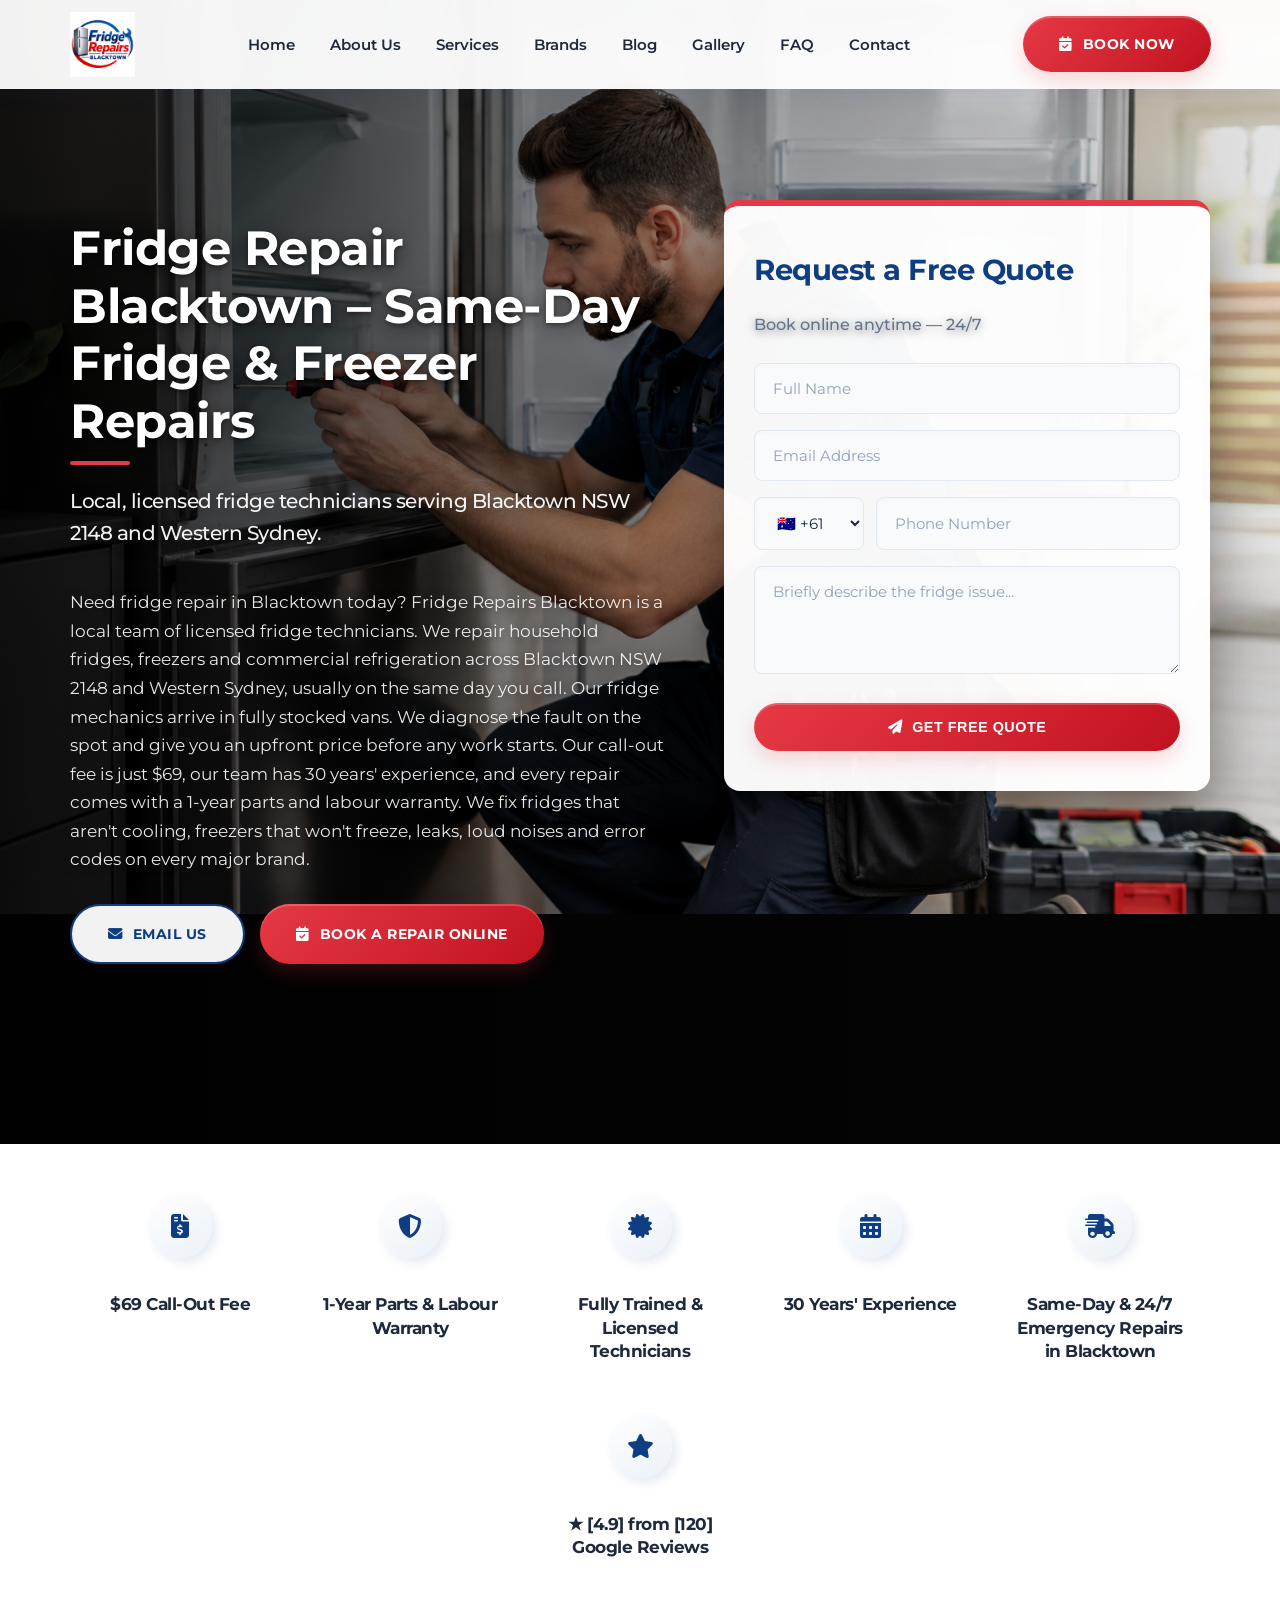
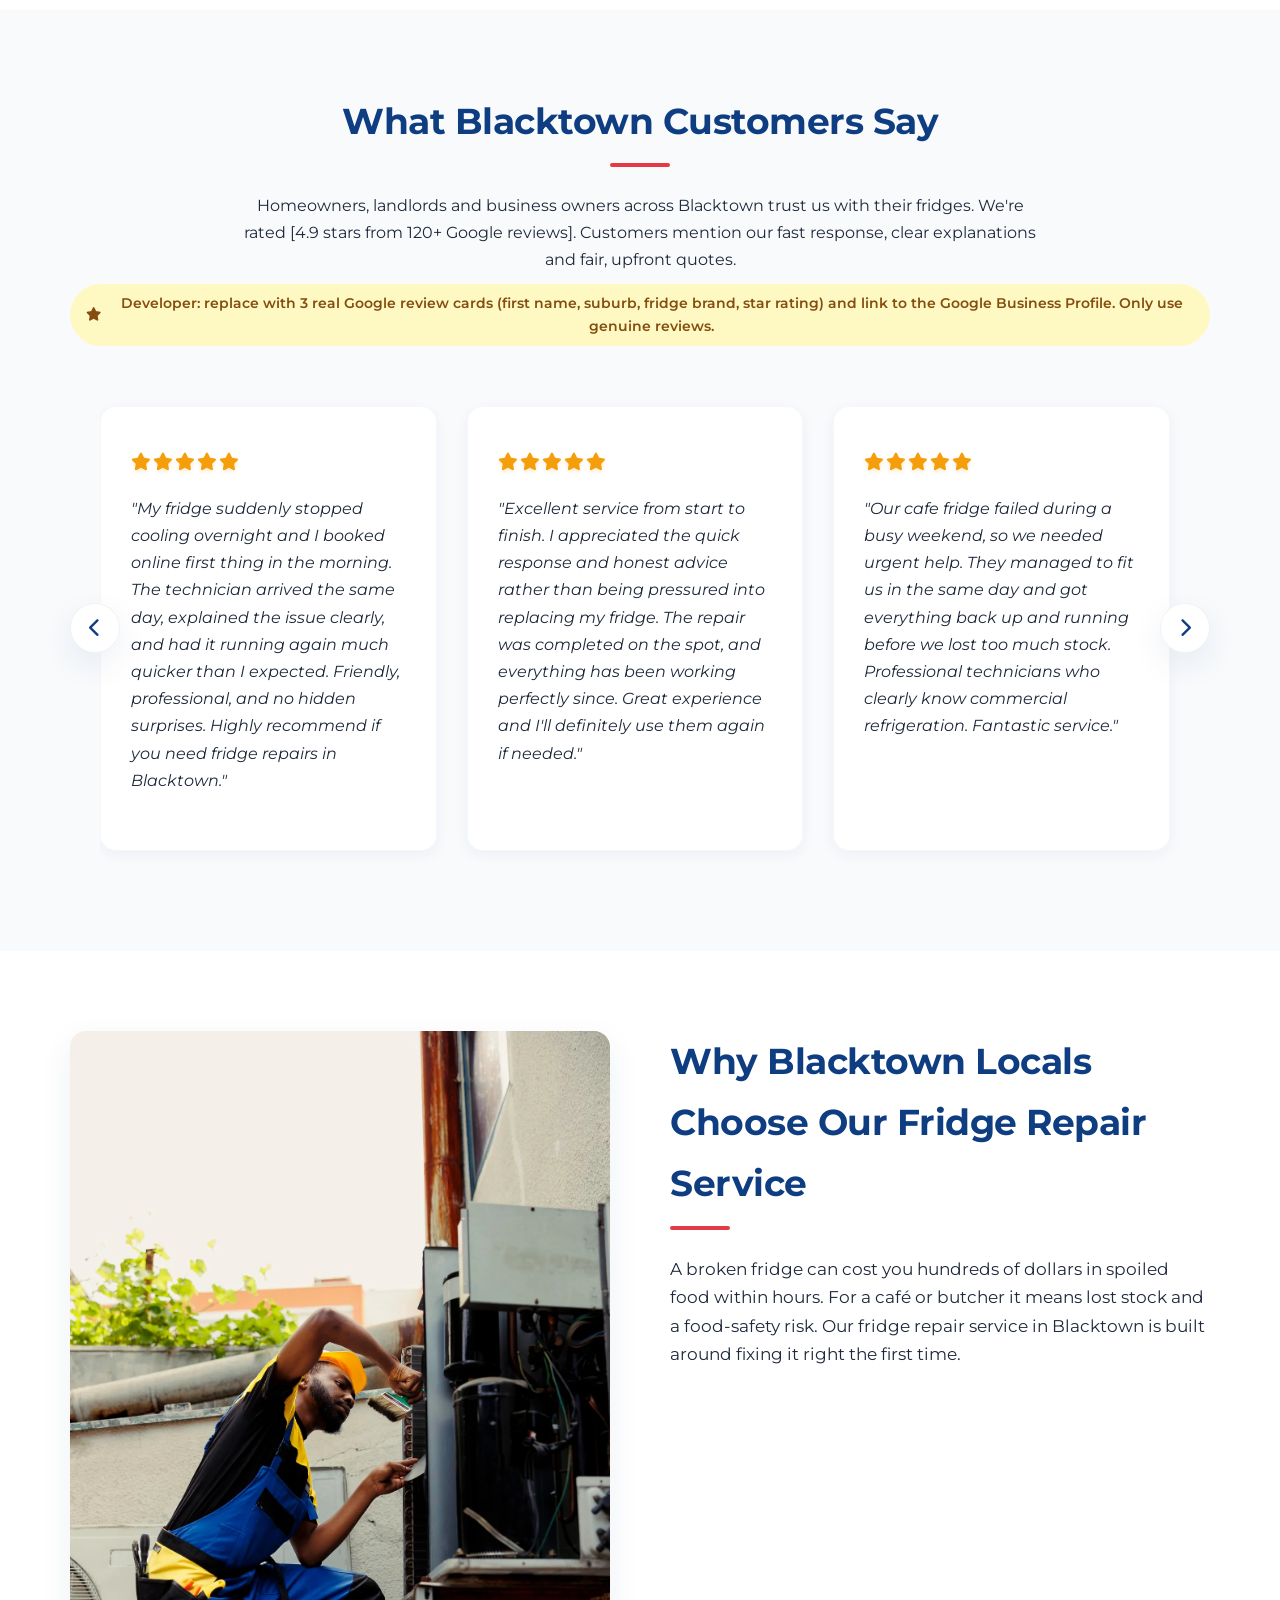
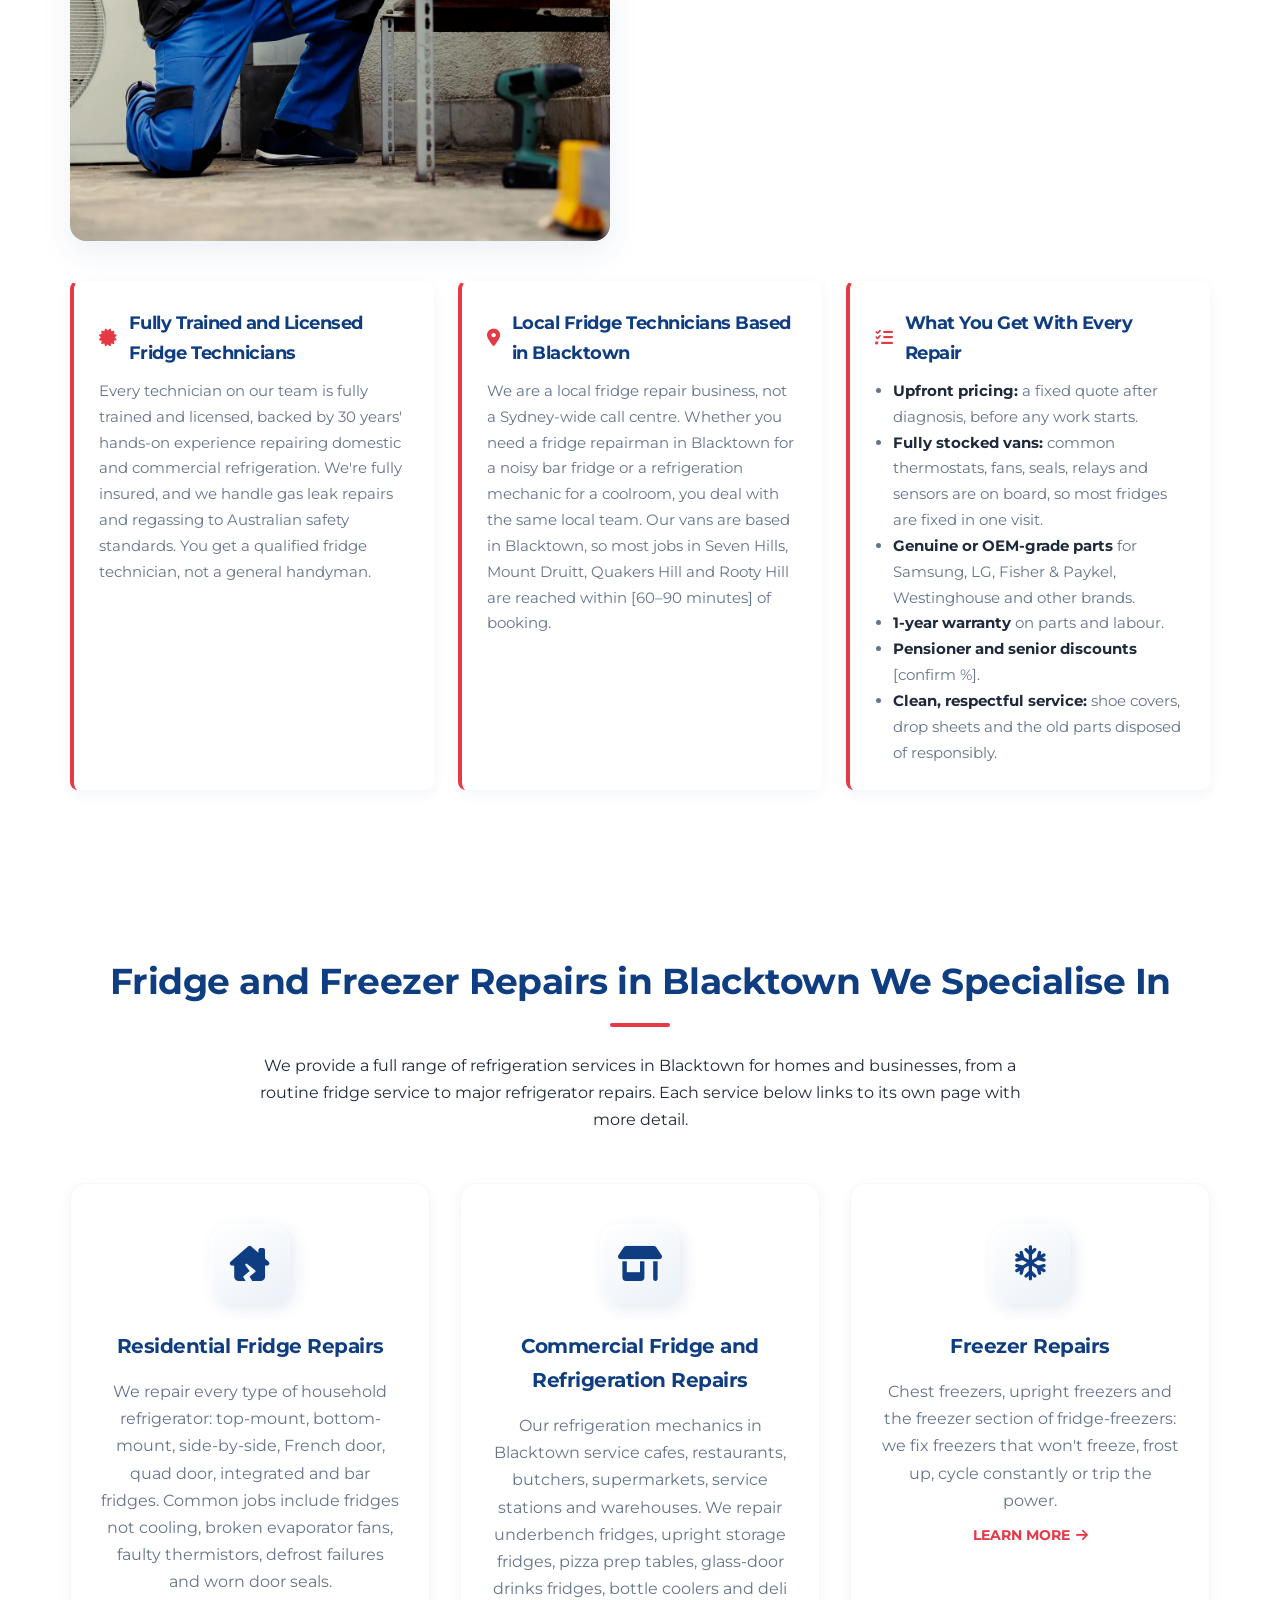
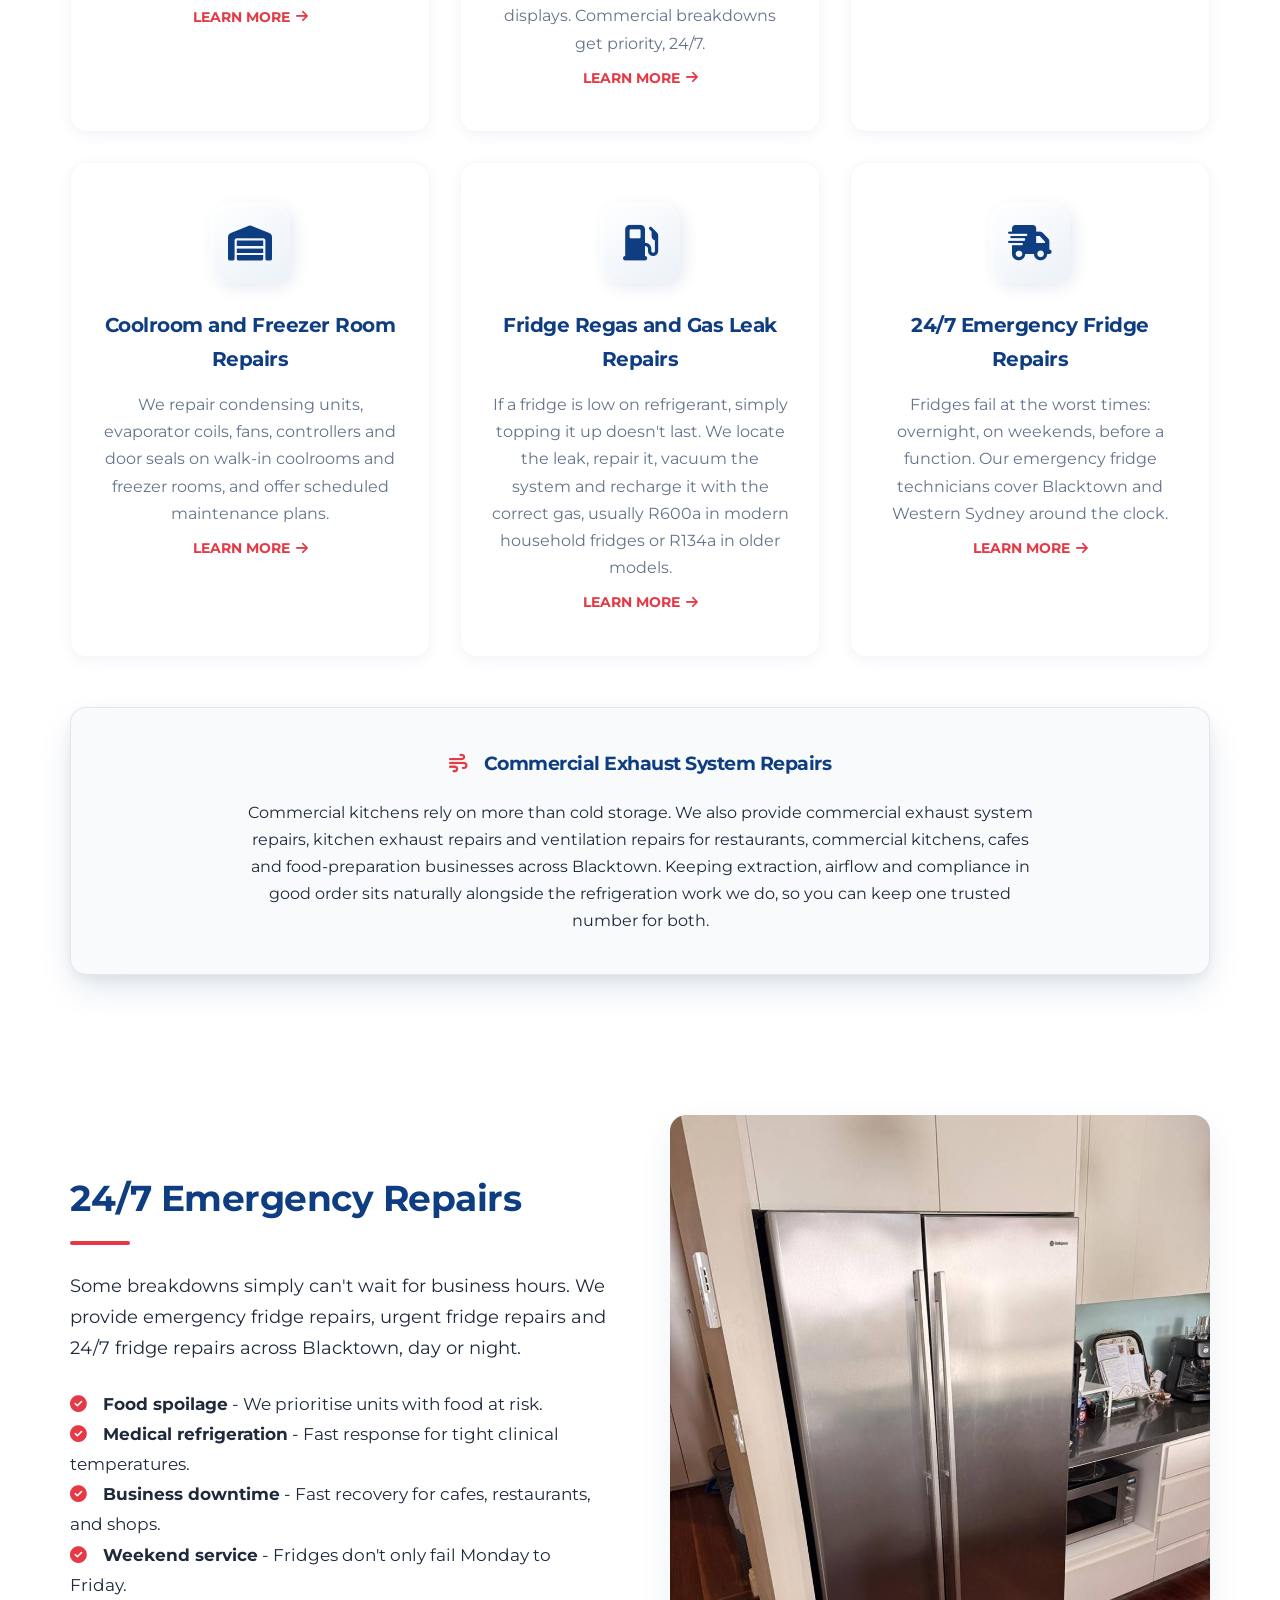
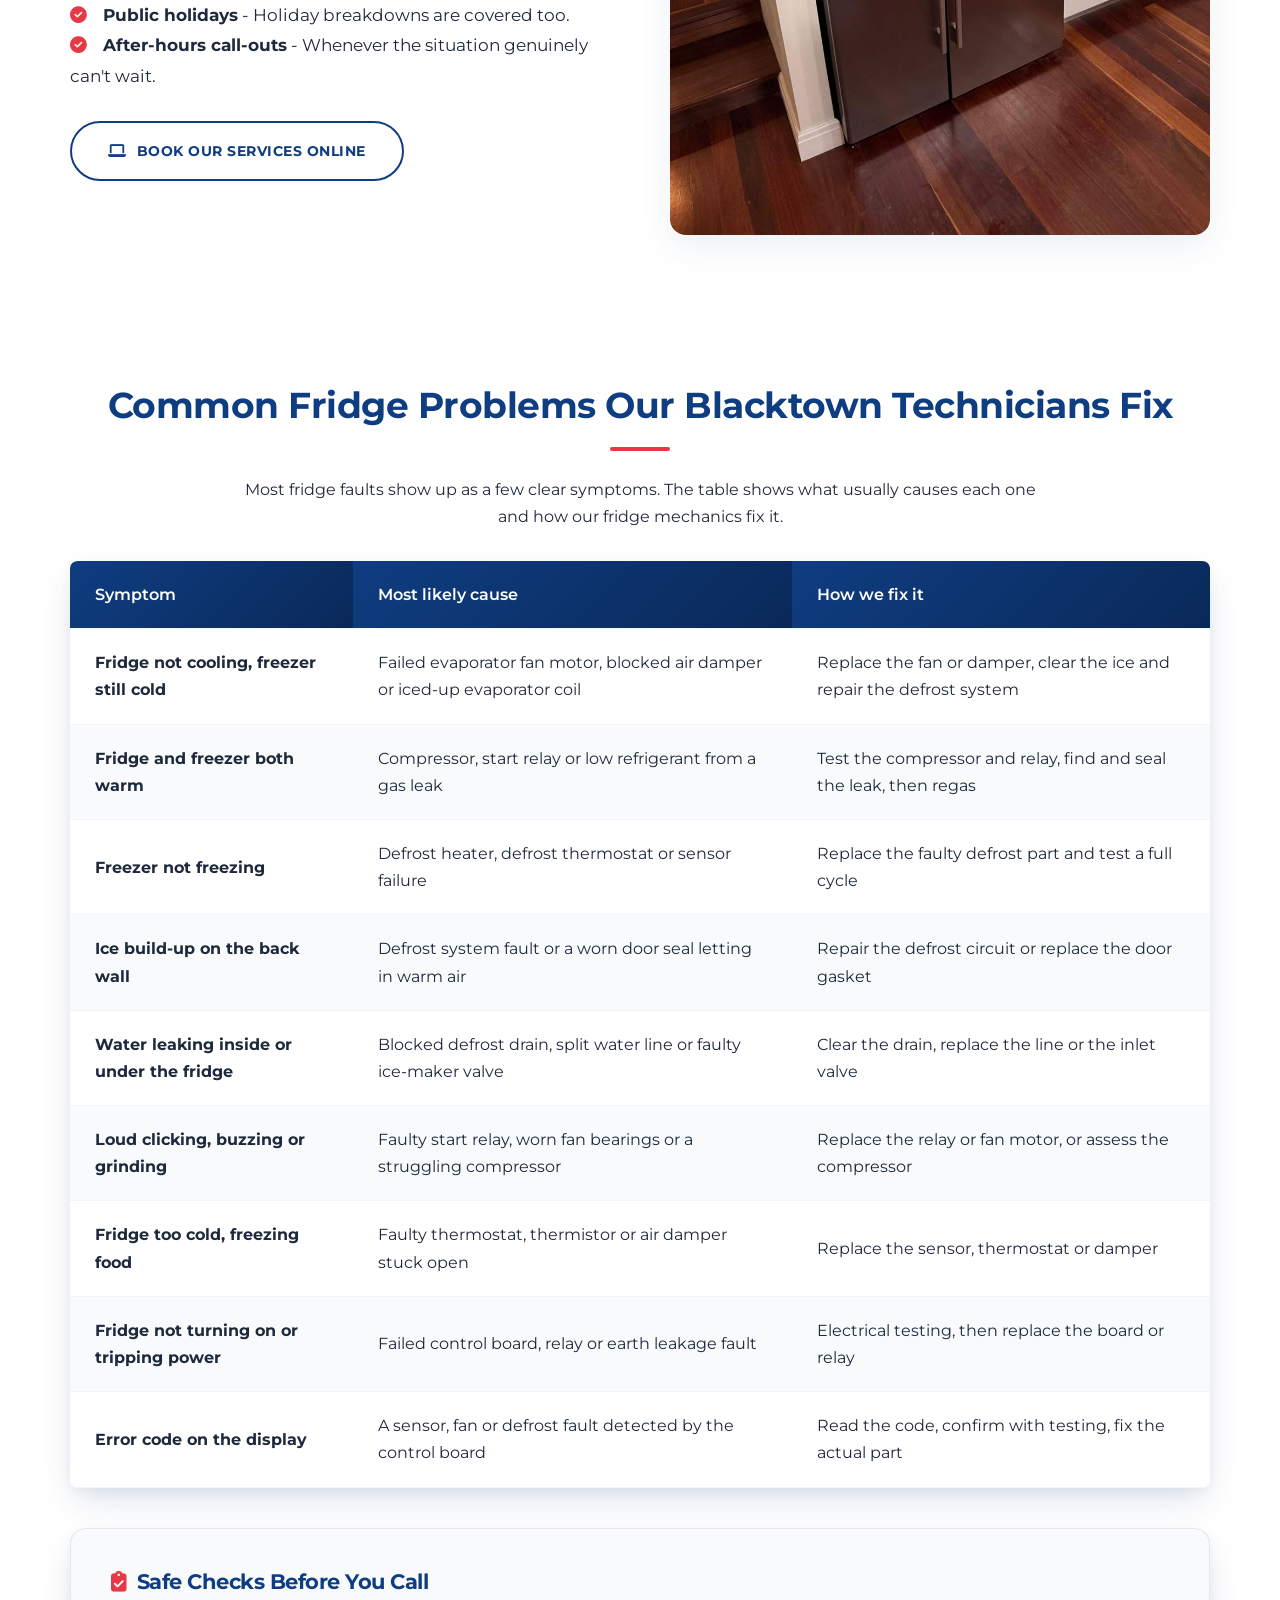
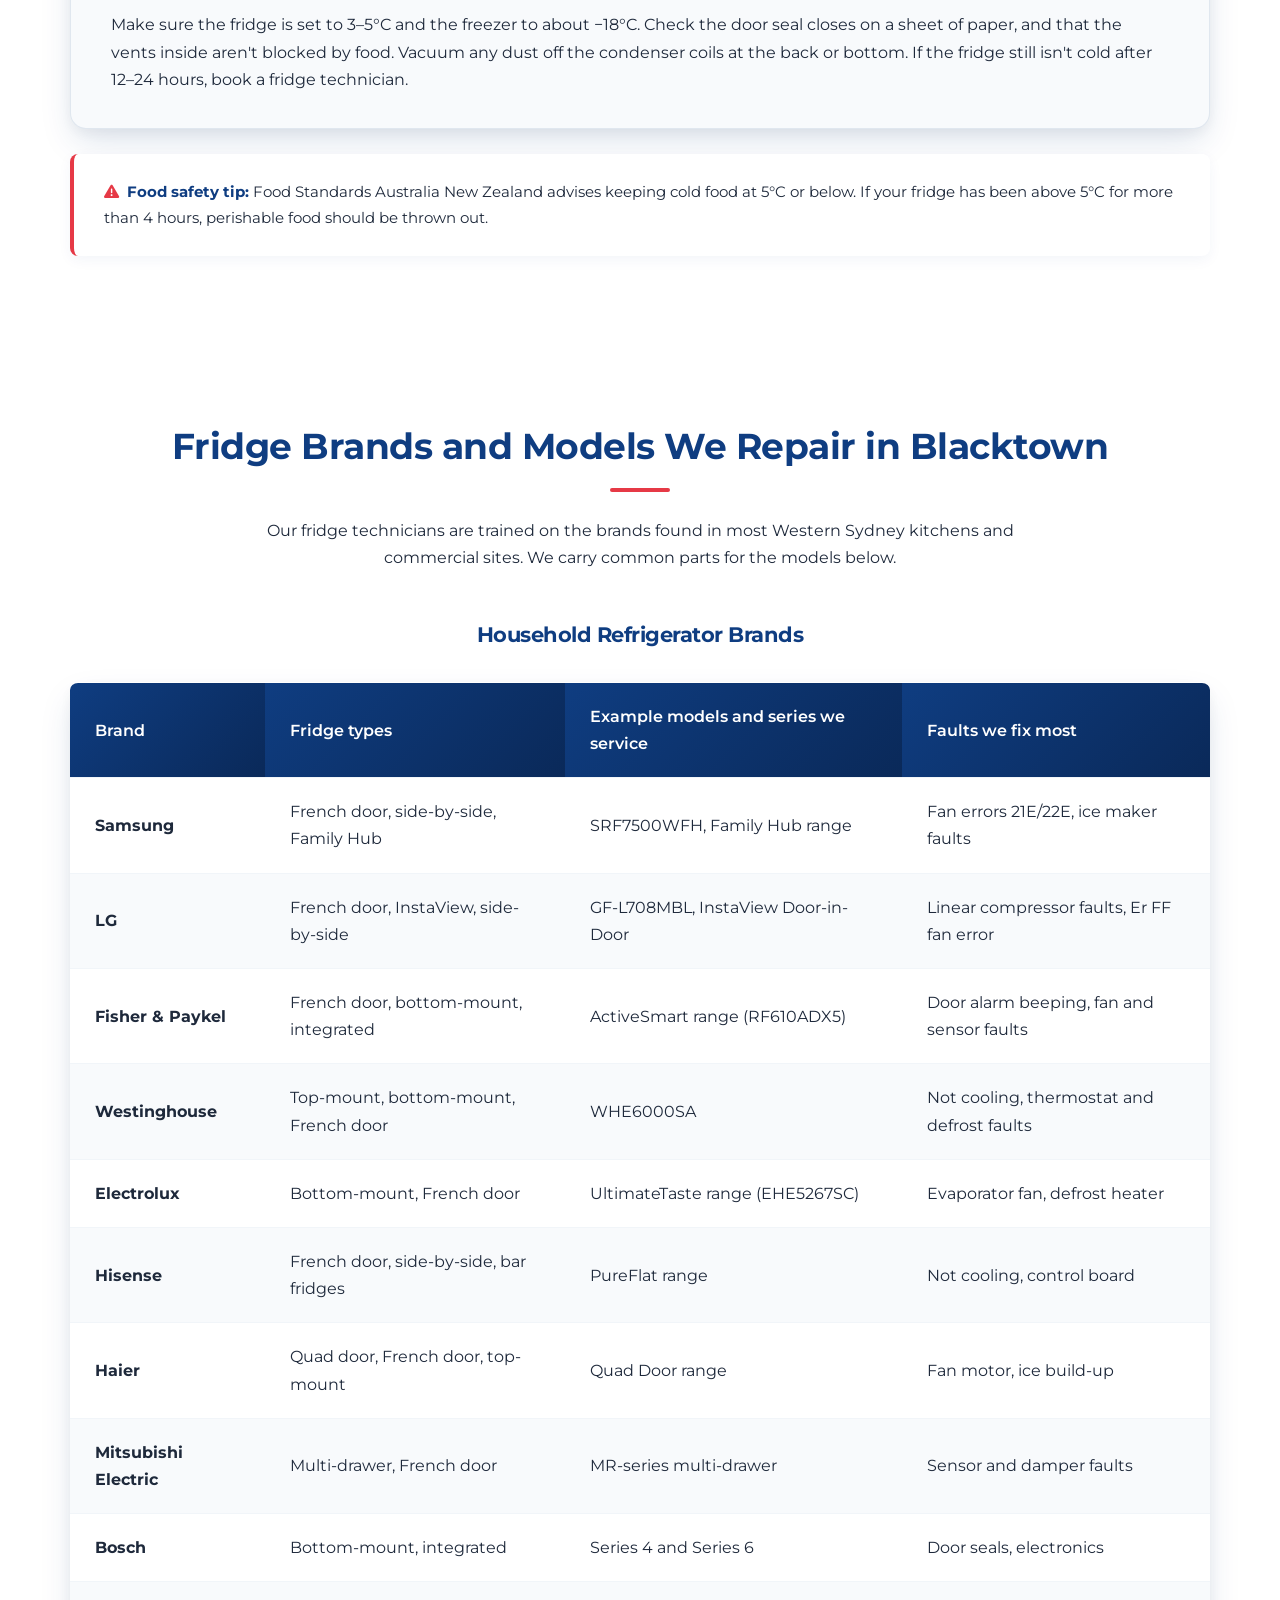
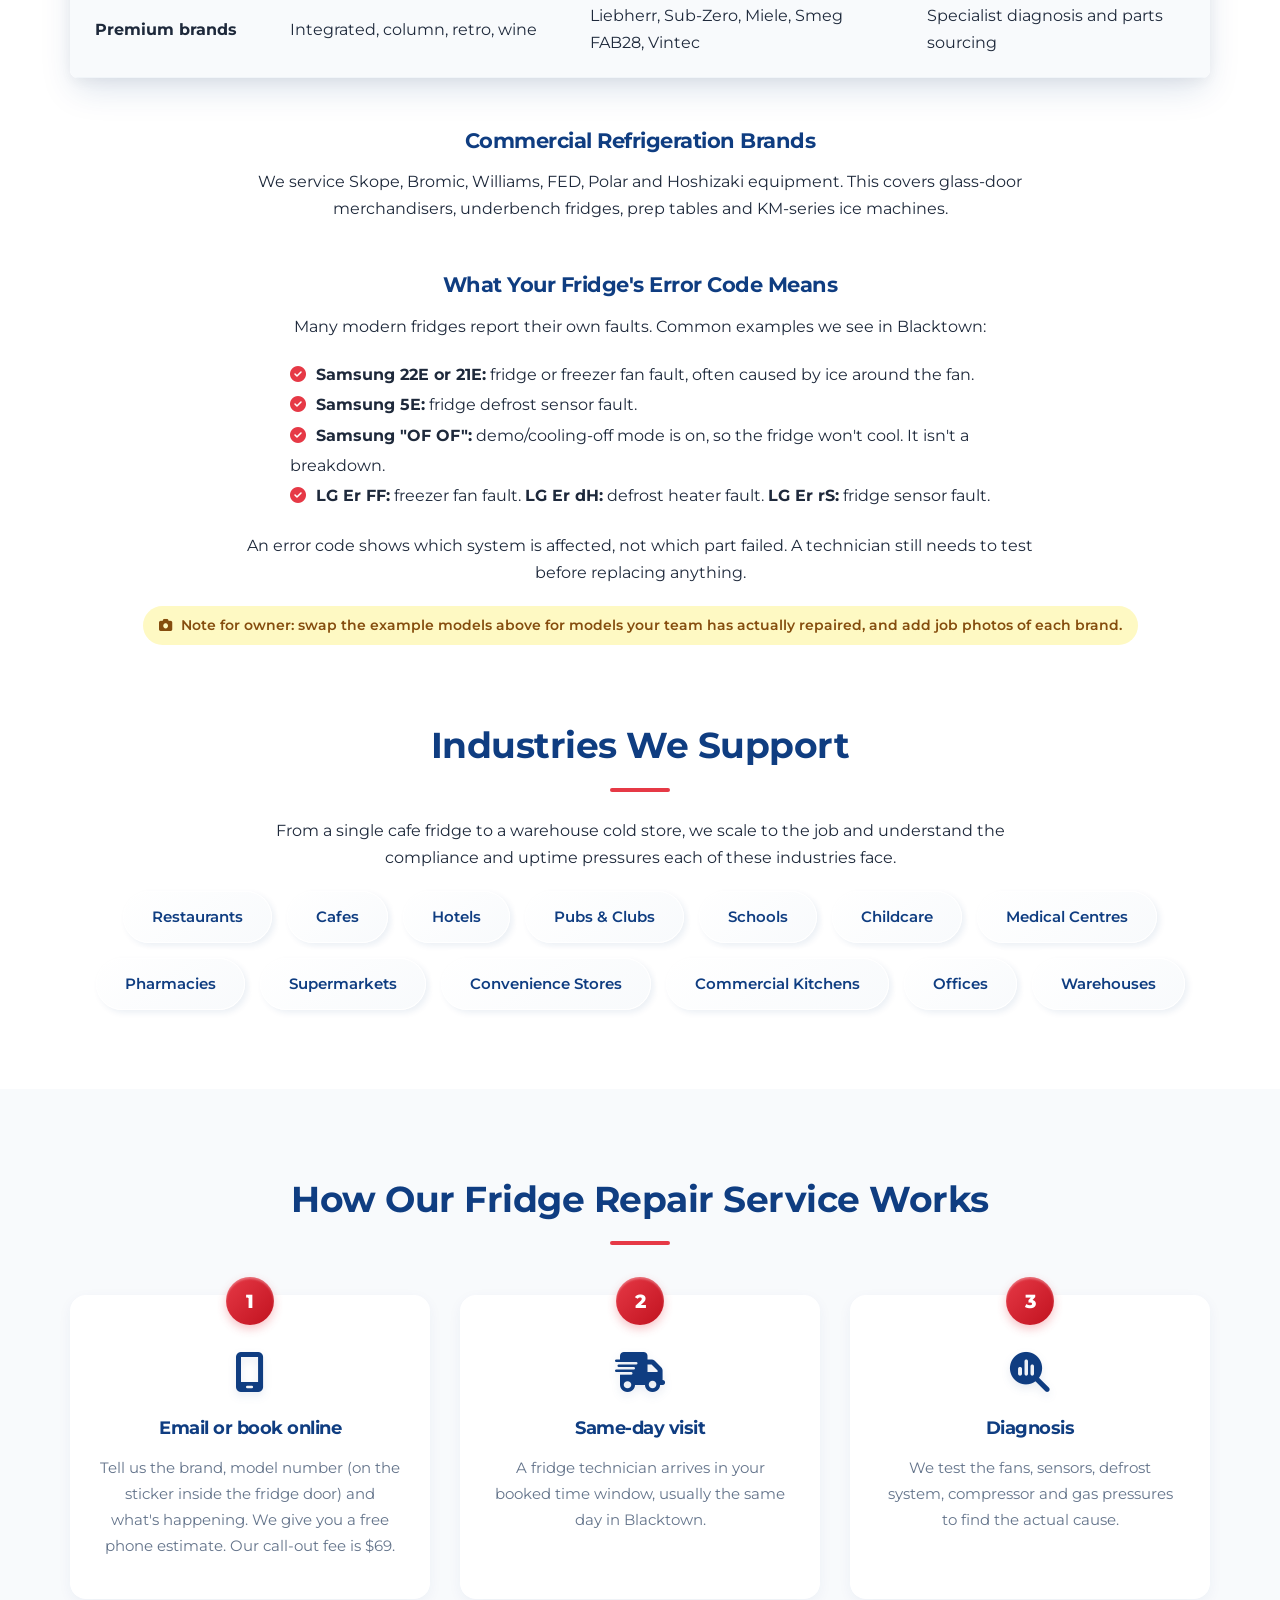
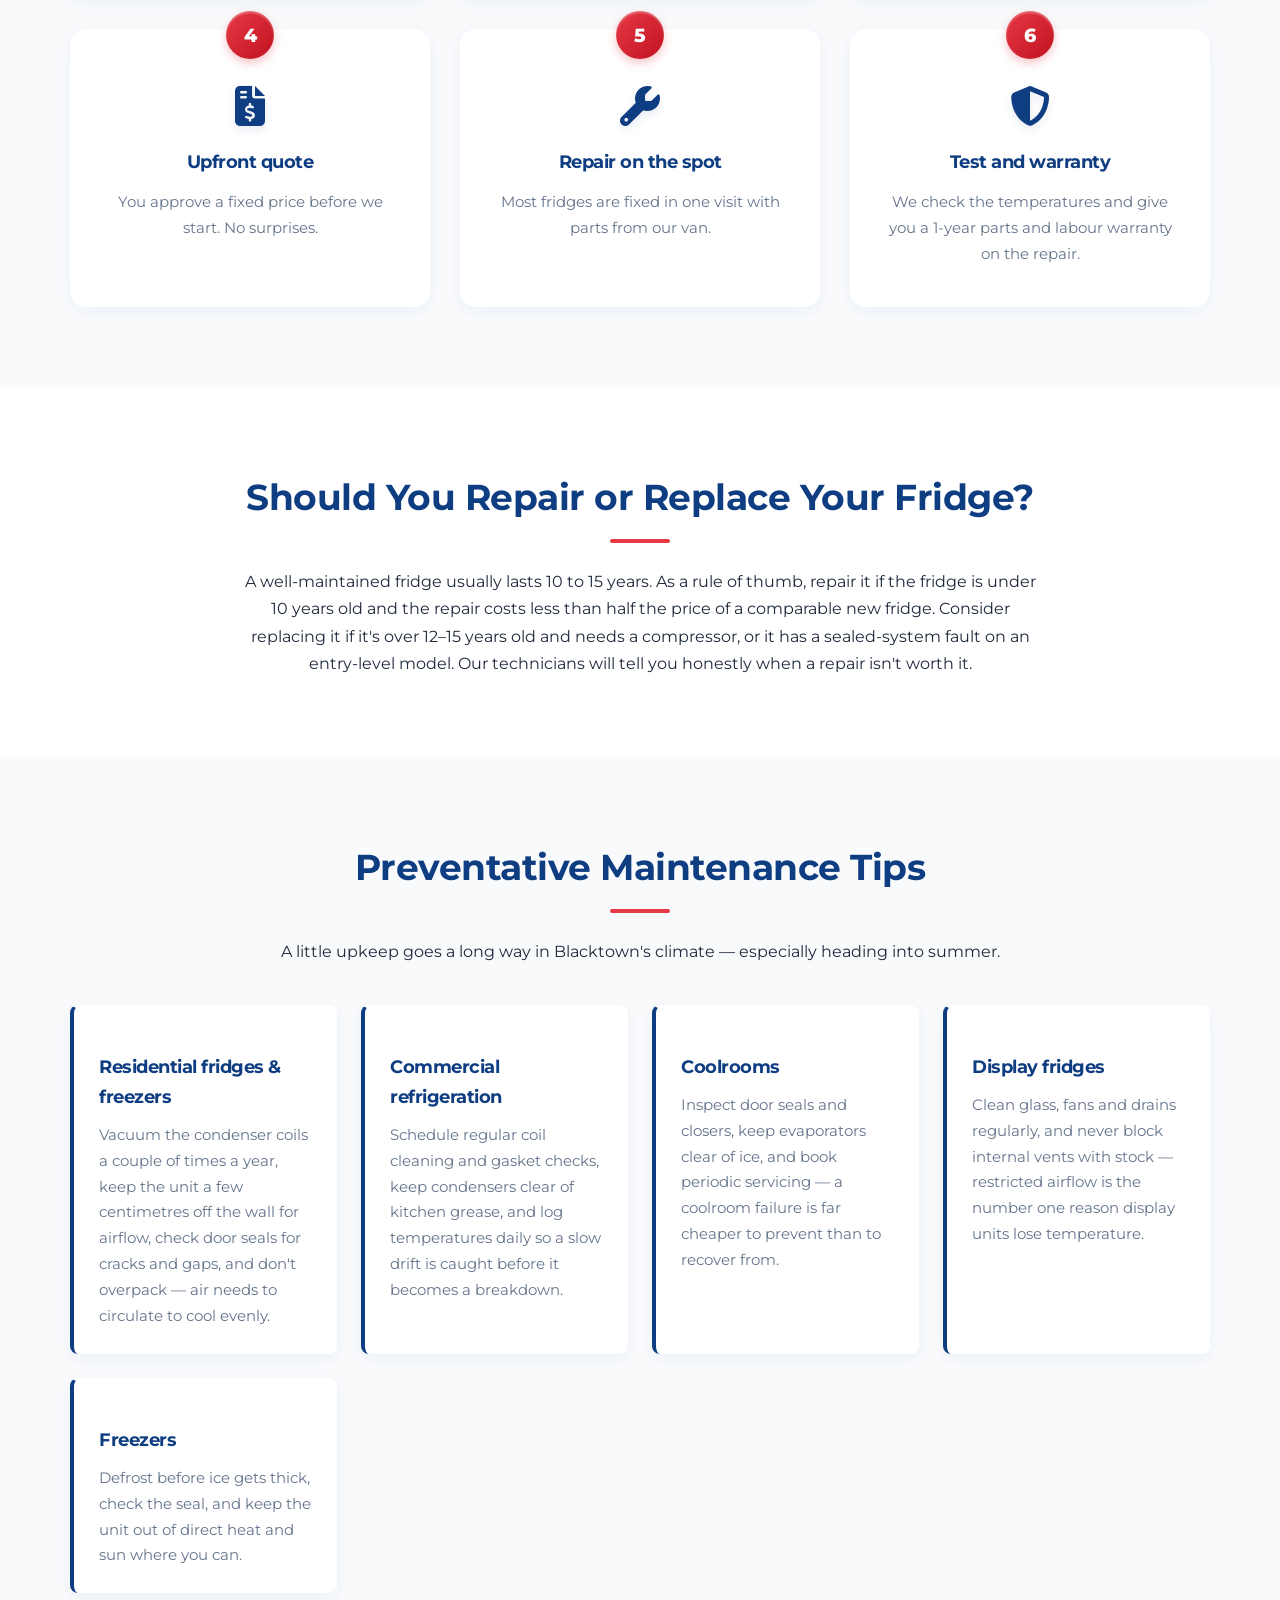
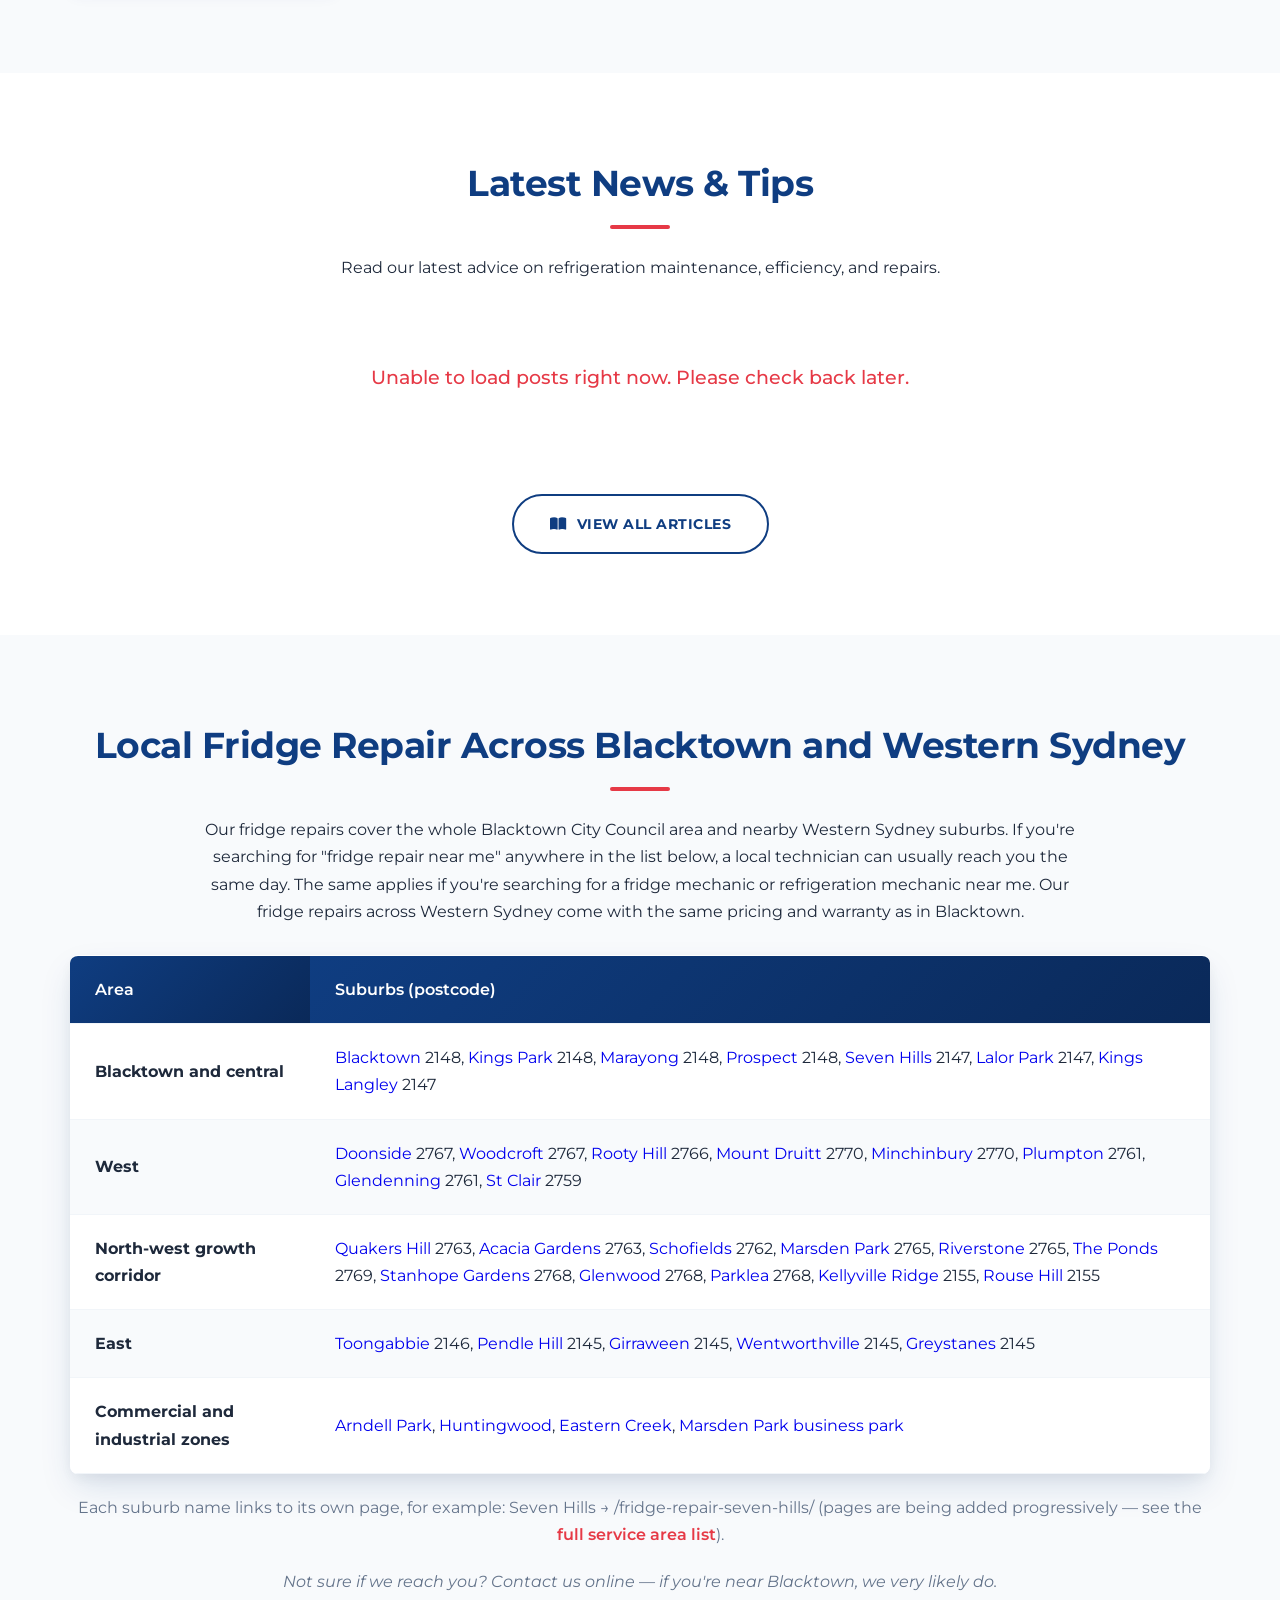
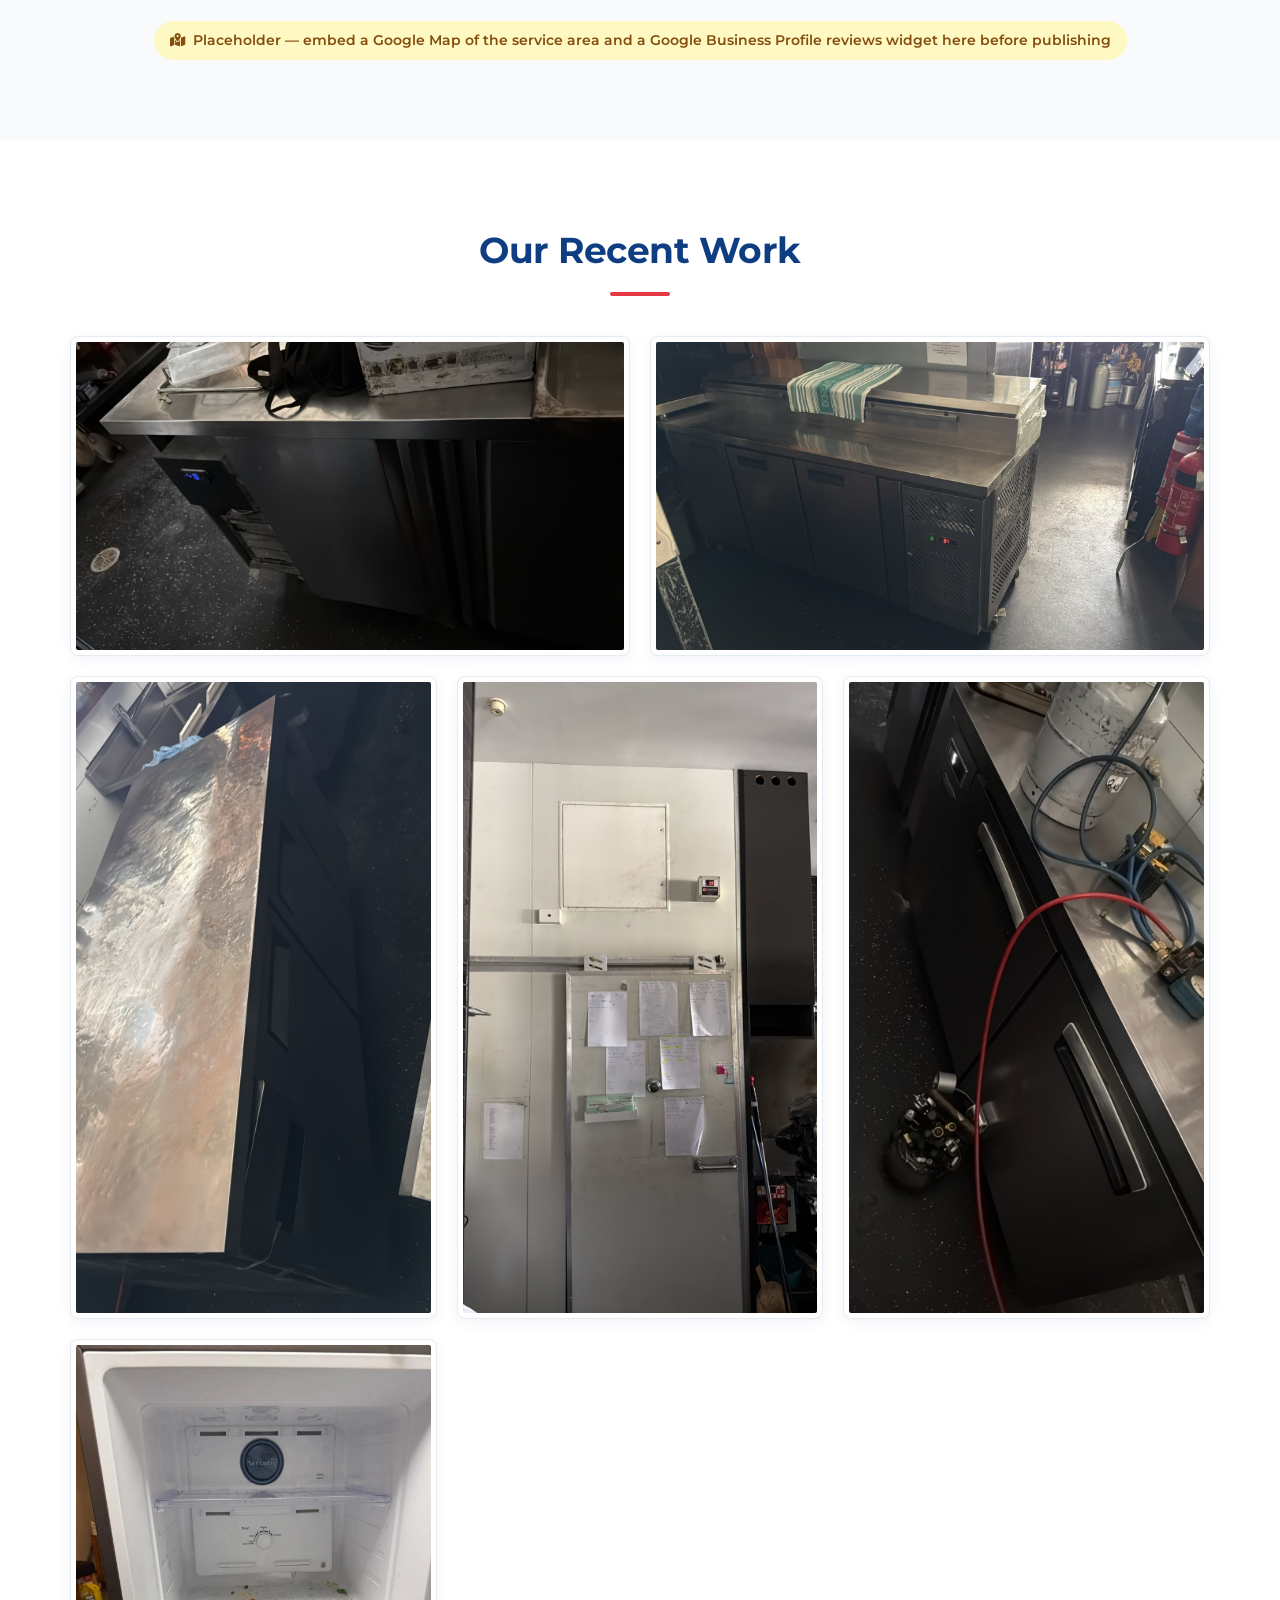
==== commit 1e09a8cf: "Add Freezer Repair and Emergency Fridge Repair landing pages Two more SEO landing pages built from t" ====
--- a/index.html
+++ b/index.html
@@ -690,7 +690,7 @@
                 <div class="frb-service-icon"><i class="fa-regular fa-snowflake"></i></div>
                 <h3>Freezer Repairs</h3>
                 <p>Chest freezers, upright freezers and the freezer section of fridge-freezers: we fix freezers that won't freeze, frost up, cycle constantly or trip the power.</p>
-                <a href="#" style="color: var(--secondary); font-weight: 700; text-transform: uppercase; font-size: 0.85em; display: inline-flex; align-items: center; gap: 6px; margin-top: 10px;">Learn more <i class="fa-solid fa-arrow-right"></i></a>
+                <a href="/freezer-repair-blacktown/" style="color: var(--secondary); font-weight: 700; text-transform: uppercase; font-size: 0.85em; display: inline-flex; align-items: center; gap: 6px; margin-top: 10px;">Learn more <i class="fa-solid fa-arrow-right"></i></a>
             </div>
             <div class="frb-service-card frb-reveal">
                 <div class="frb-service-icon"><i class="fa-solid fa-warehouse"></i></div>
@@ -708,7 +708,7 @@
                 <div class="frb-service-icon"><i class="fa-solid fa-truck-fast"></i></div>
                 <h3>24/7 Emergency Fridge Repairs</h3>
                 <p>Fridges fail at the worst times: overnight, on weekends, before a function. Our emergency fridge technicians cover Blacktown and Western Sydney around the clock.</p>
-                <a href="#emergency" style="color: var(--secondary); font-weight: 700; text-transform: uppercase; font-size: 0.85em; display: inline-flex; align-items: center; gap: 6px; margin-top: 10px;">Learn more <i class="fa-solid fa-arrow-right"></i></a>
+                <a href="/emergency-fridge-repair/" style="color: var(--secondary); font-weight: 700; text-transform: uppercase; font-size: 0.85em; display: inline-flex; align-items: center; gap: 6px; margin-top: 10px;">Learn more <i class="fa-solid fa-arrow-right"></i></a>
             </div>
         </div>
         <div class="frb-bg-light frb-reveal" style="padding: 40px; border-radius: var(--radius); margin-top: 50px; text-align: center; border: 1px solid rgba(15, 61, 129, 0.1); box-shadow: var(--shadow-3d);">
@@ -1106,14 +1106,14 @@
                 <ul>
                     <li><a href="#services">Home Fridge Repairs</a></li>
                     <li><a href="/commercial-fridge-repair-blacktown/">Commercial Fridge Repairs</a></li>
-                    <li><a href="#services">Freezer Repairs</a></li>
+                    <li><a href="/freezer-repair-blacktown/">Freezer Repairs</a></li>
                     <li><a href="#services">Coolroom Repairs</a></li>
                     <li><a href="#services">Fridge Regassing</a></li>
                     <li><a href="#services">Display Fridge Repairs</a></li>
                     <li><a href="#services">Salad Bar Fridge Repairs</a></li>
                     <li><a href="#services">Commercial Exhaust System Repairs</a></li>
-                    <li><a href="#emergency">Emergency Fridge Repairs</a></li>
-                    <li><a href="#emergency">Urgent Fridge Repairs</a></li>
+                    <li><a href="/emergency-fridge-repair/">Emergency Fridge Repairs</a></li>
+                    <li><a href="/emergency-fridge-repair/">Urgent Fridge Repairs</a></li>
                 </ul>
             </div>
             <div class="frb-footer-col">
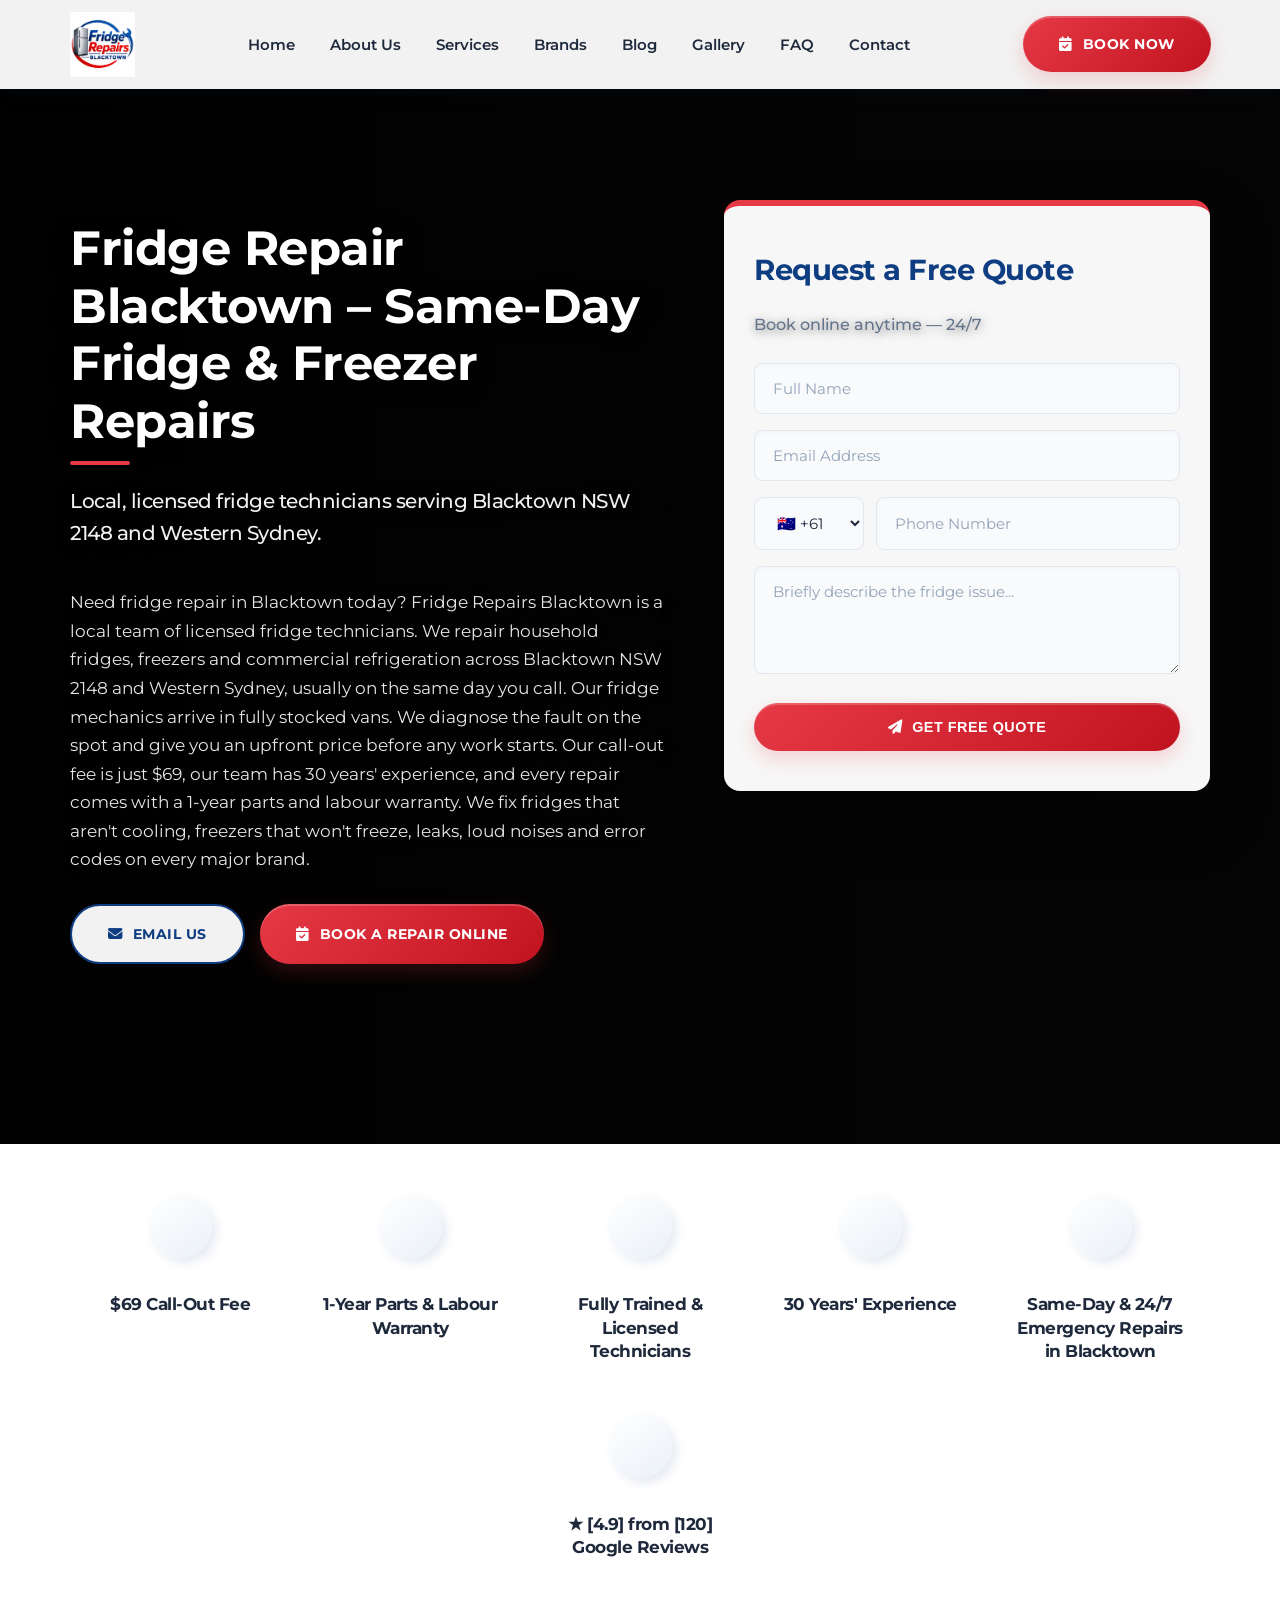
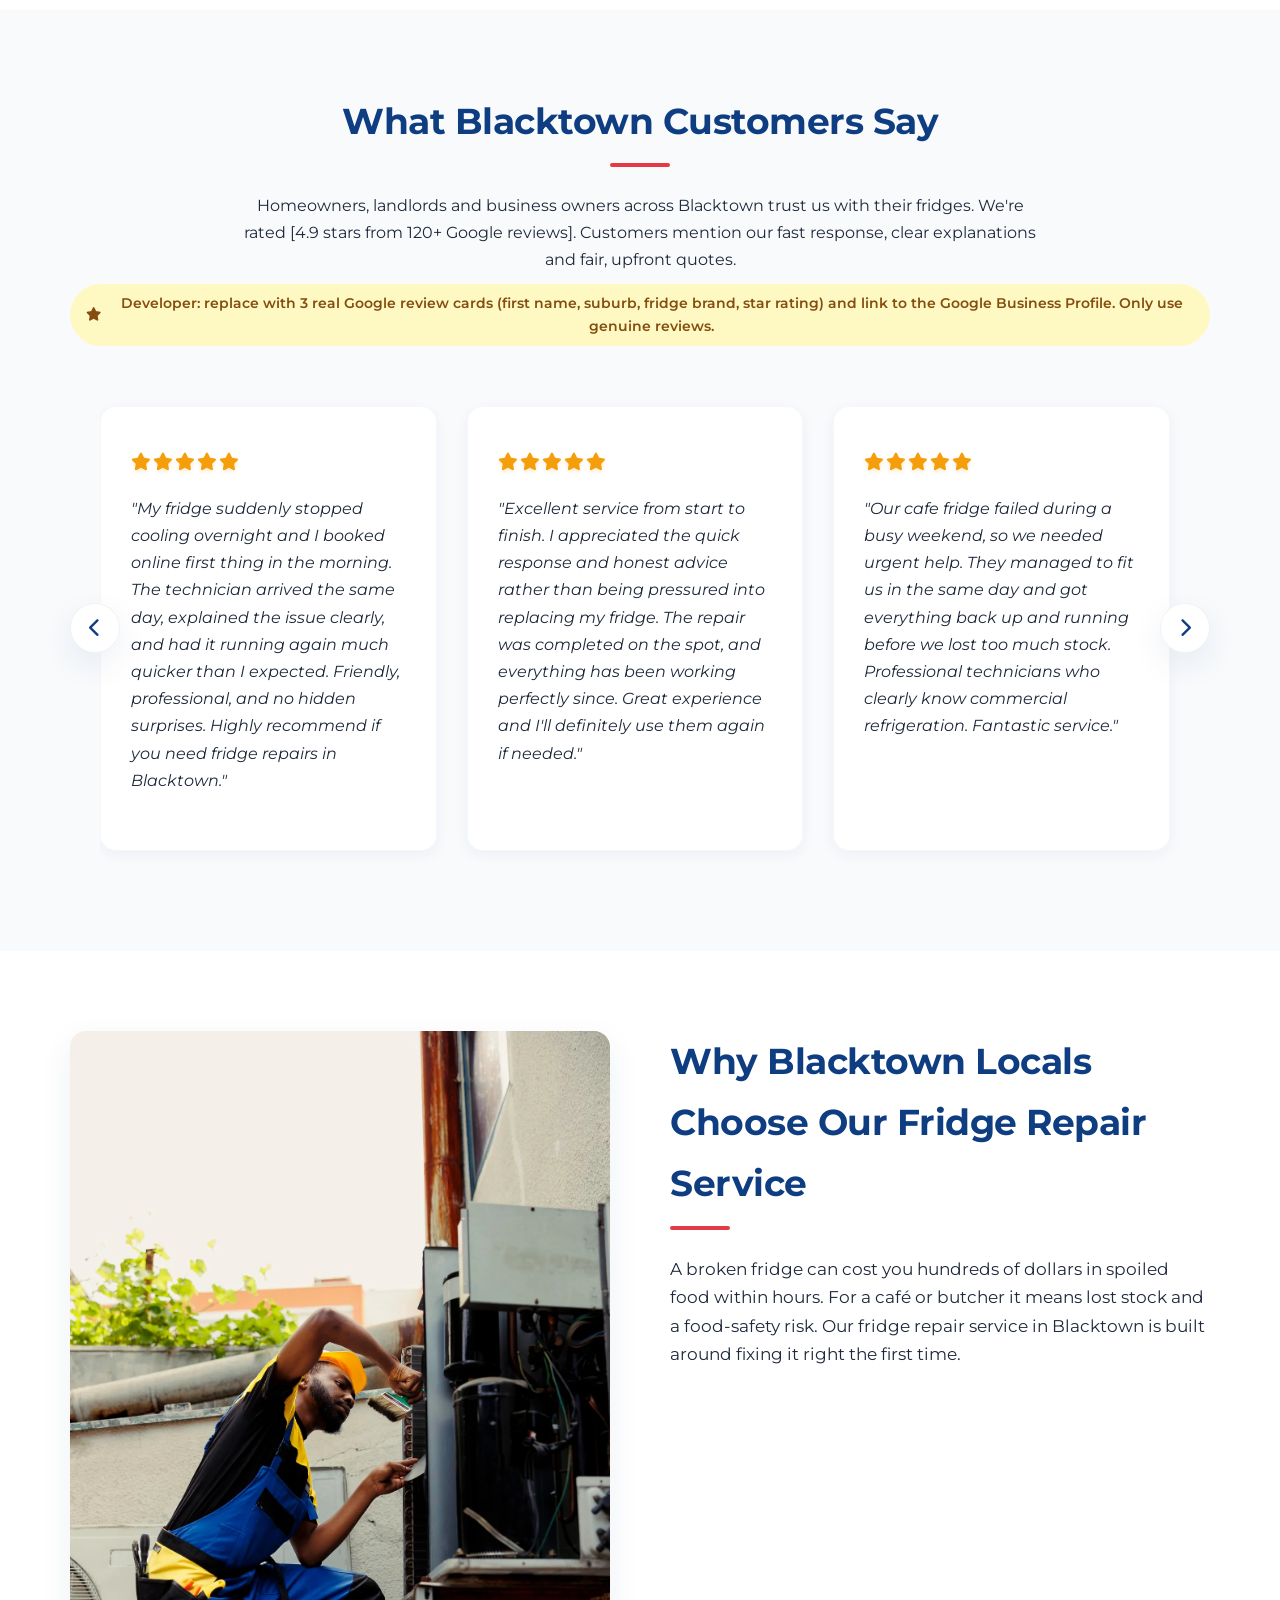
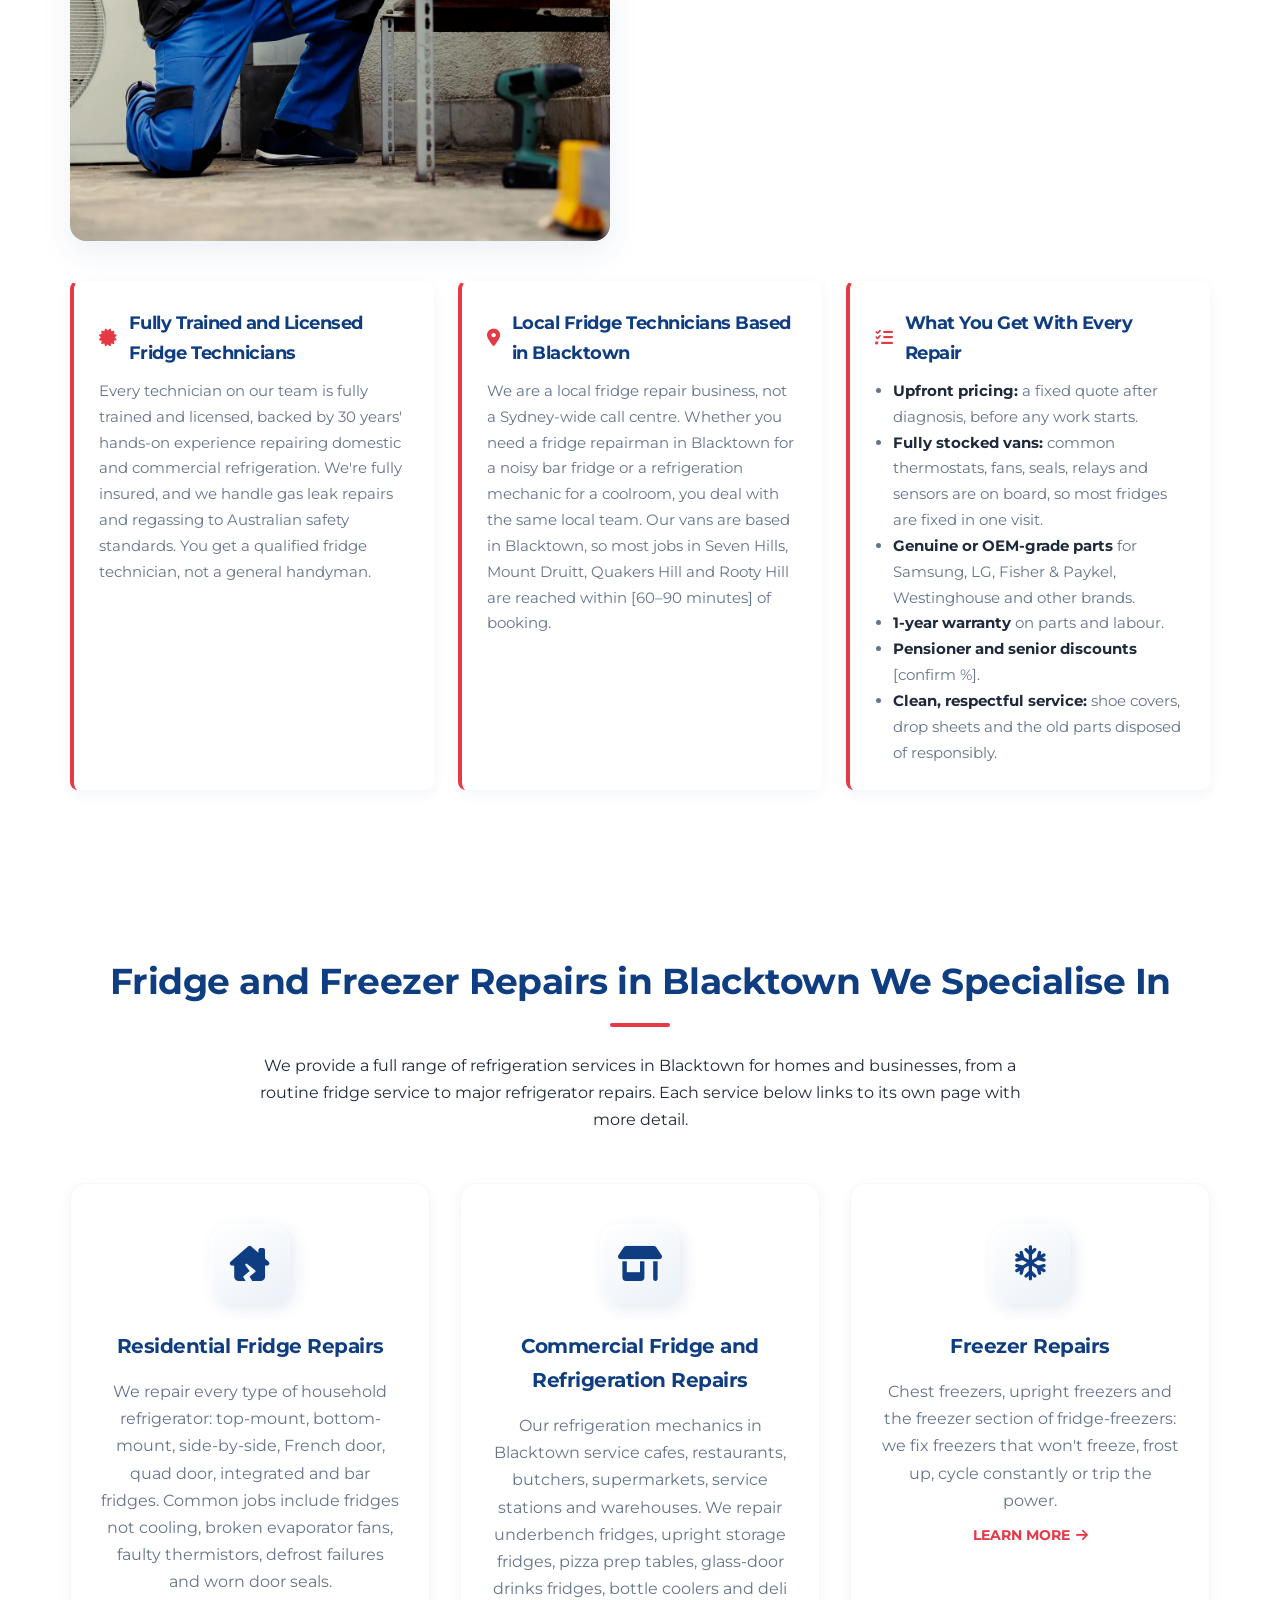
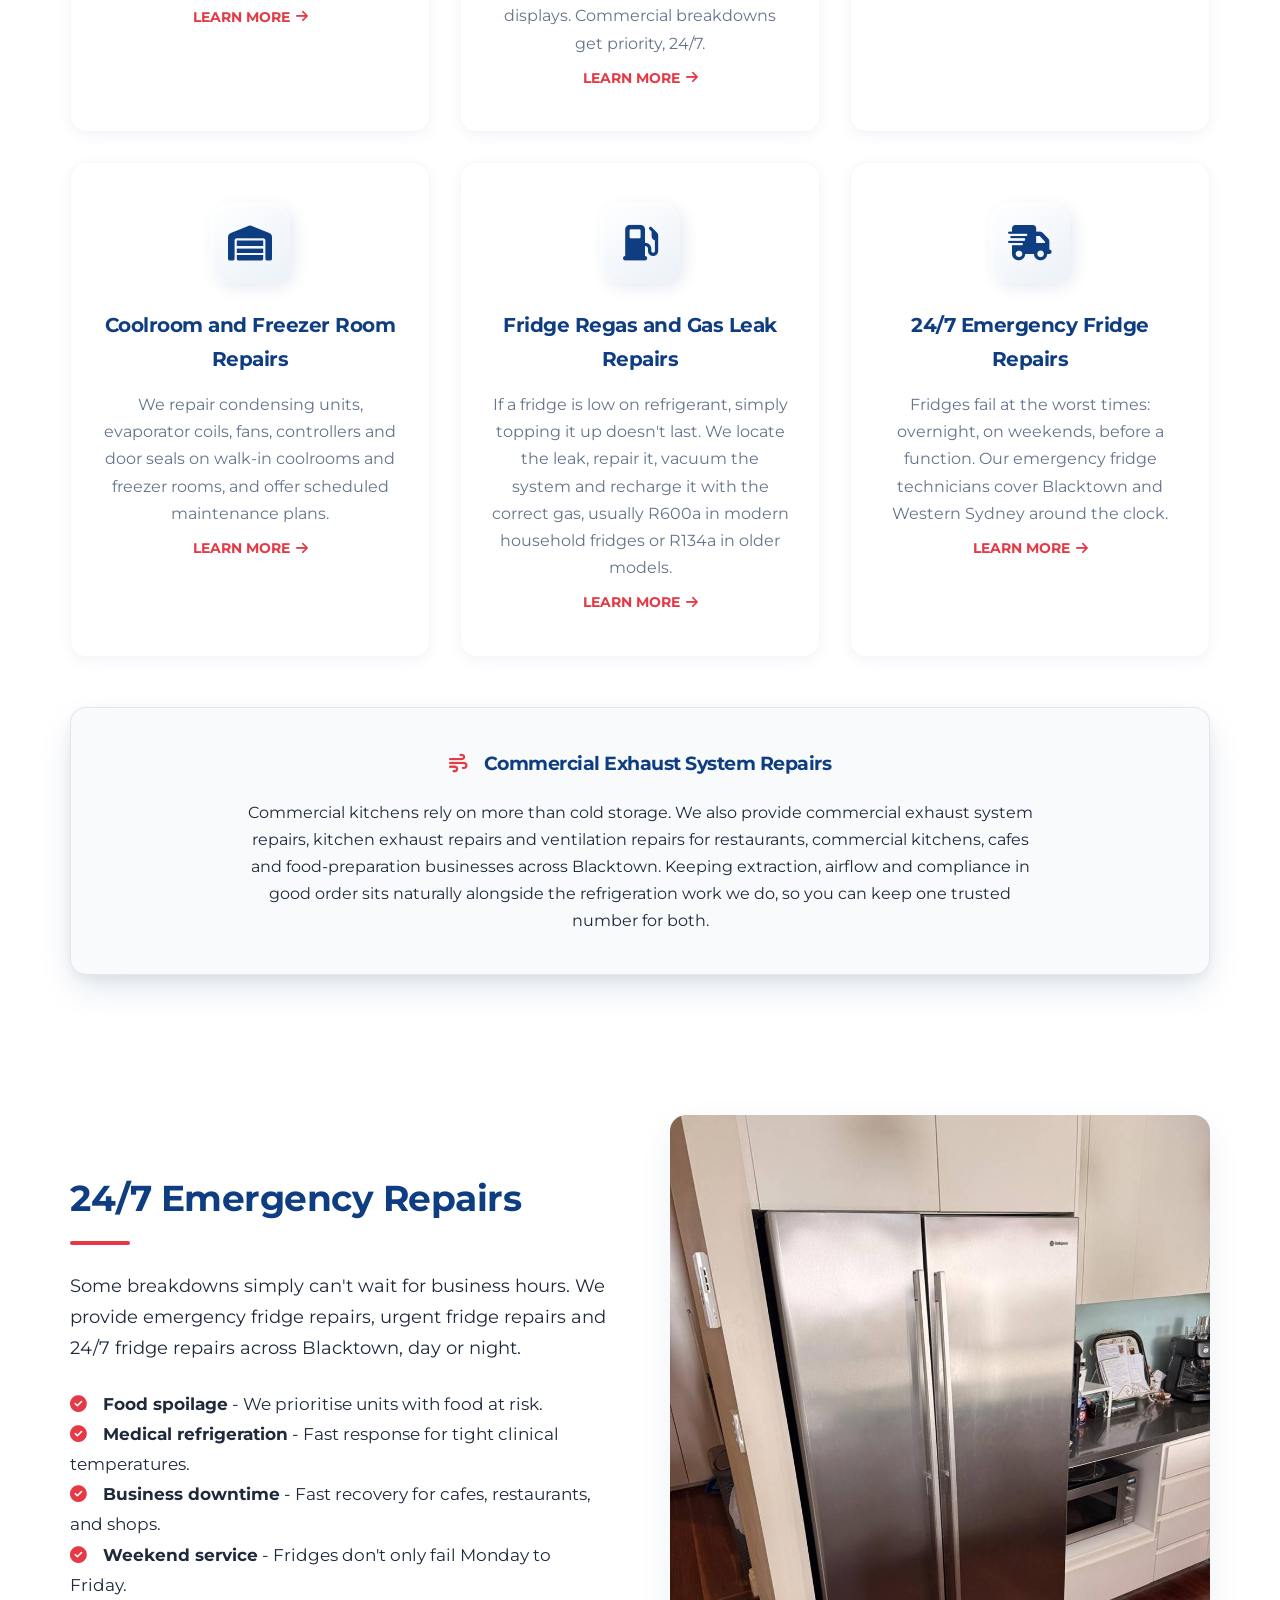
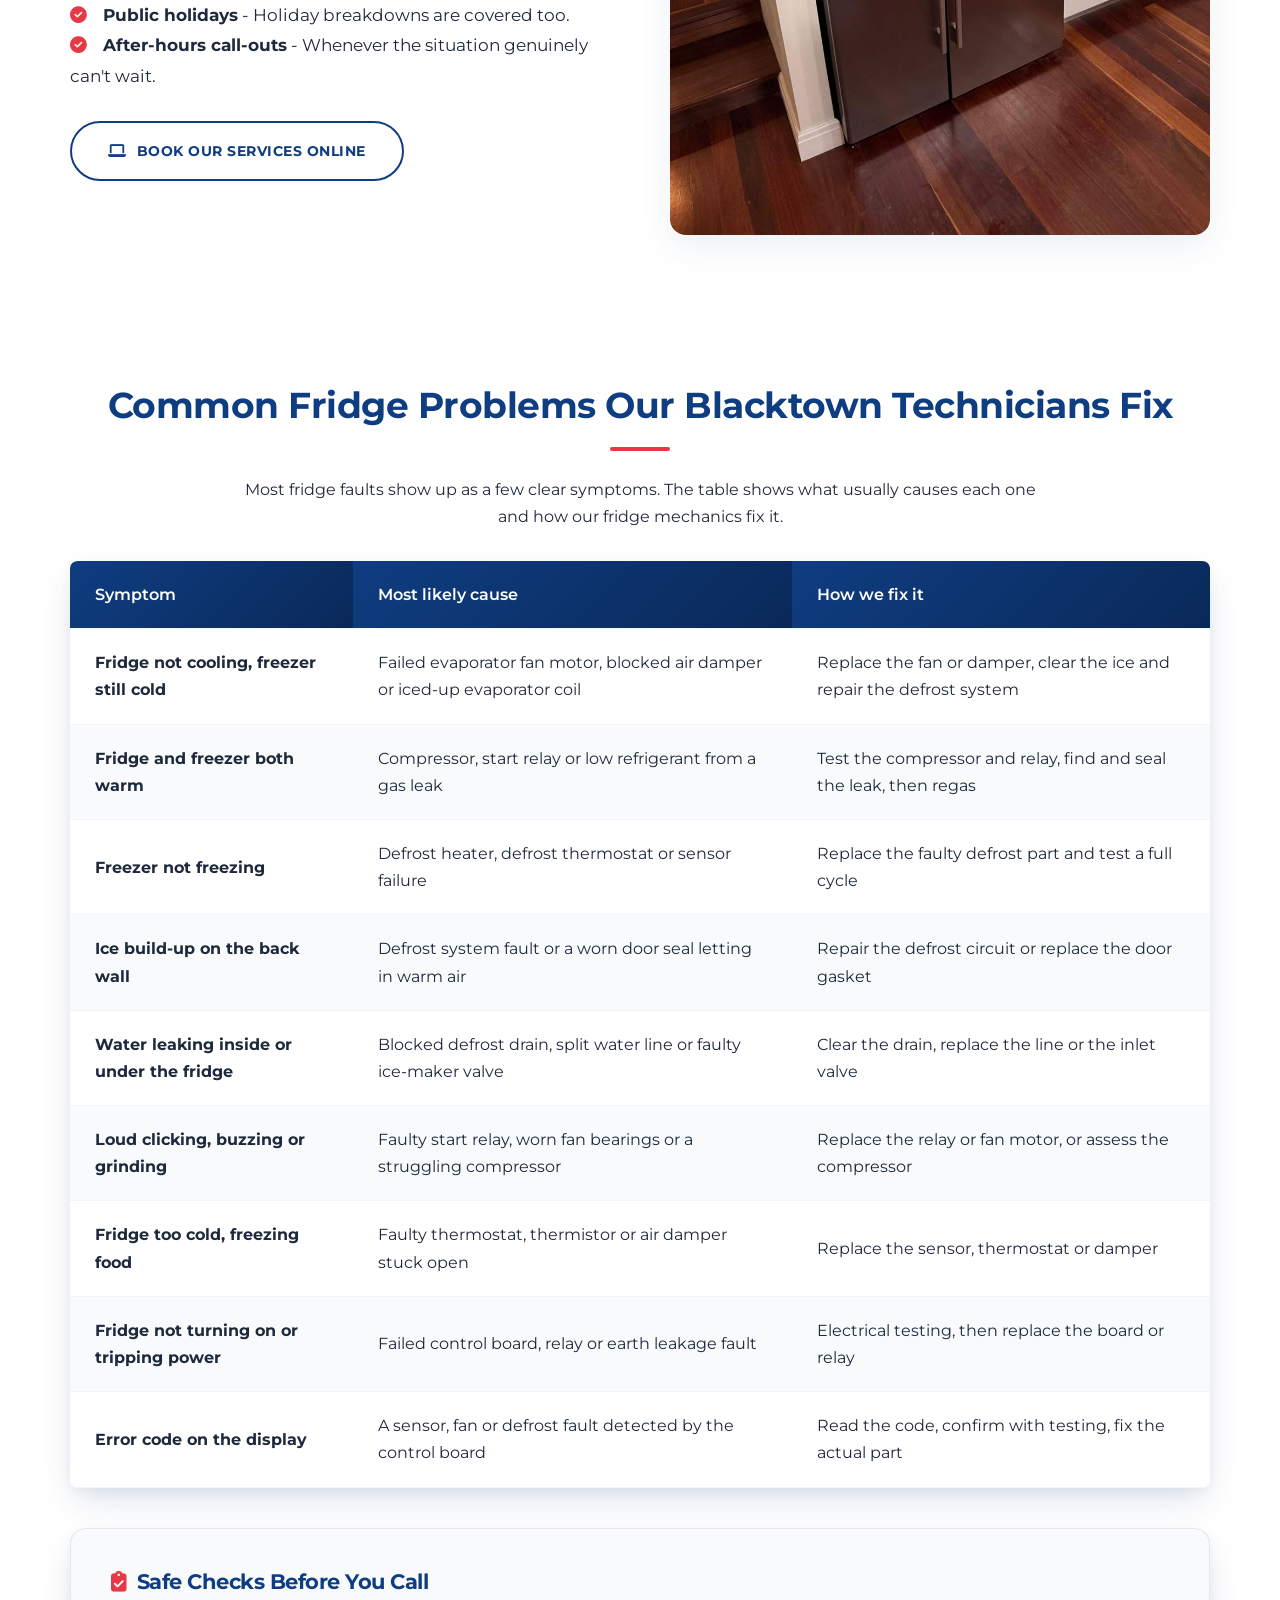
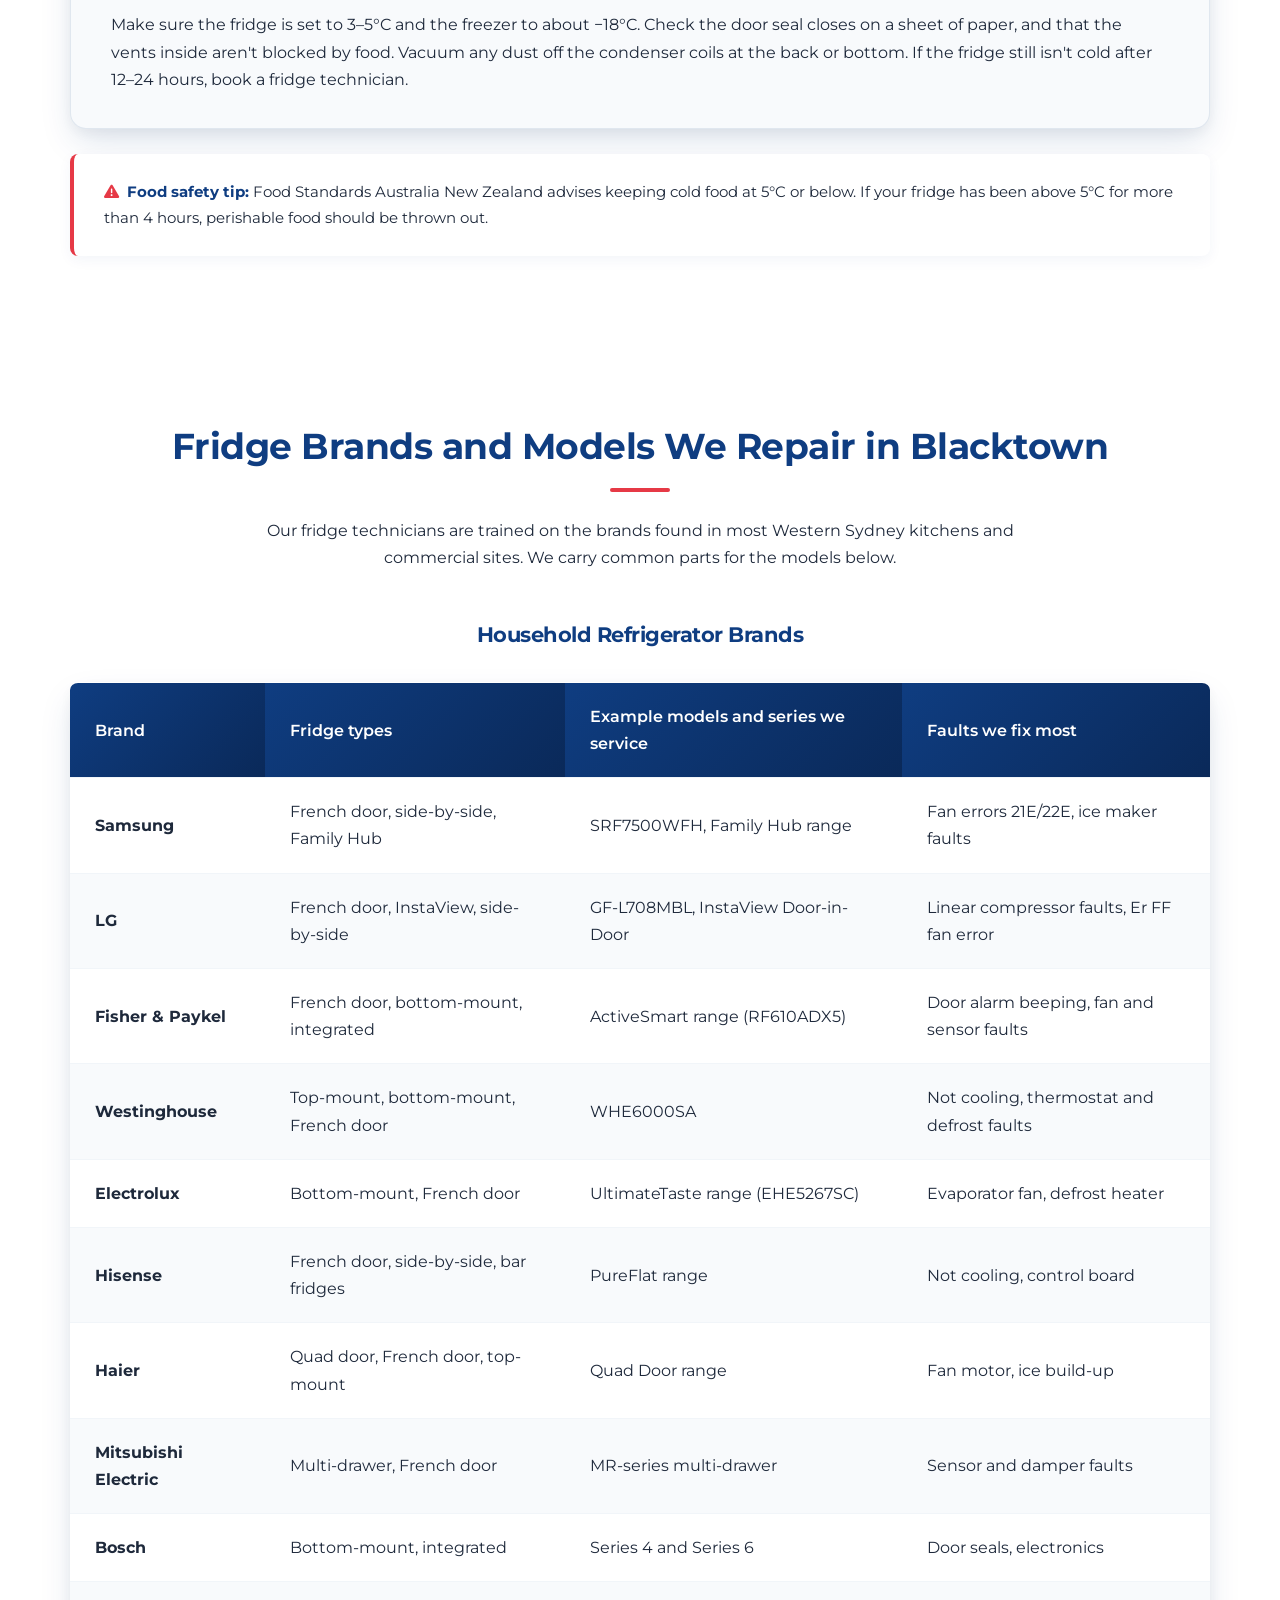
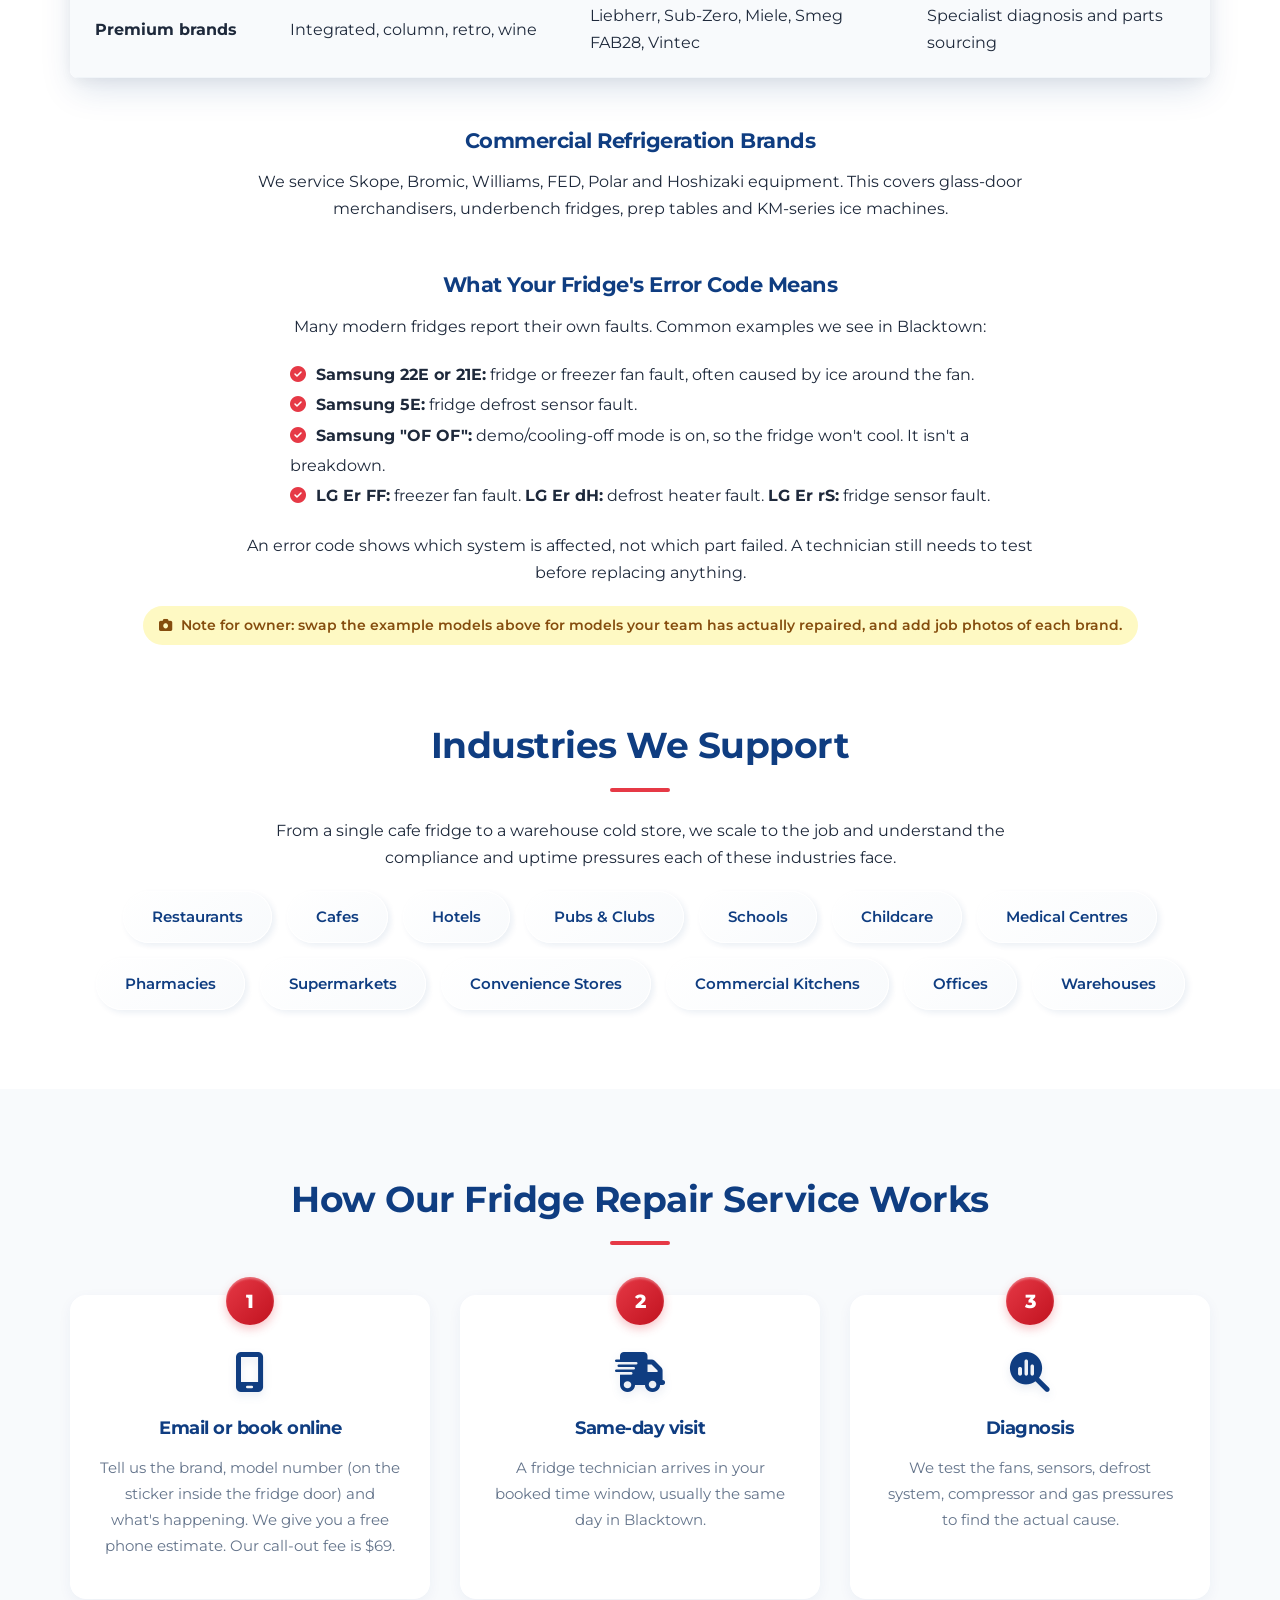
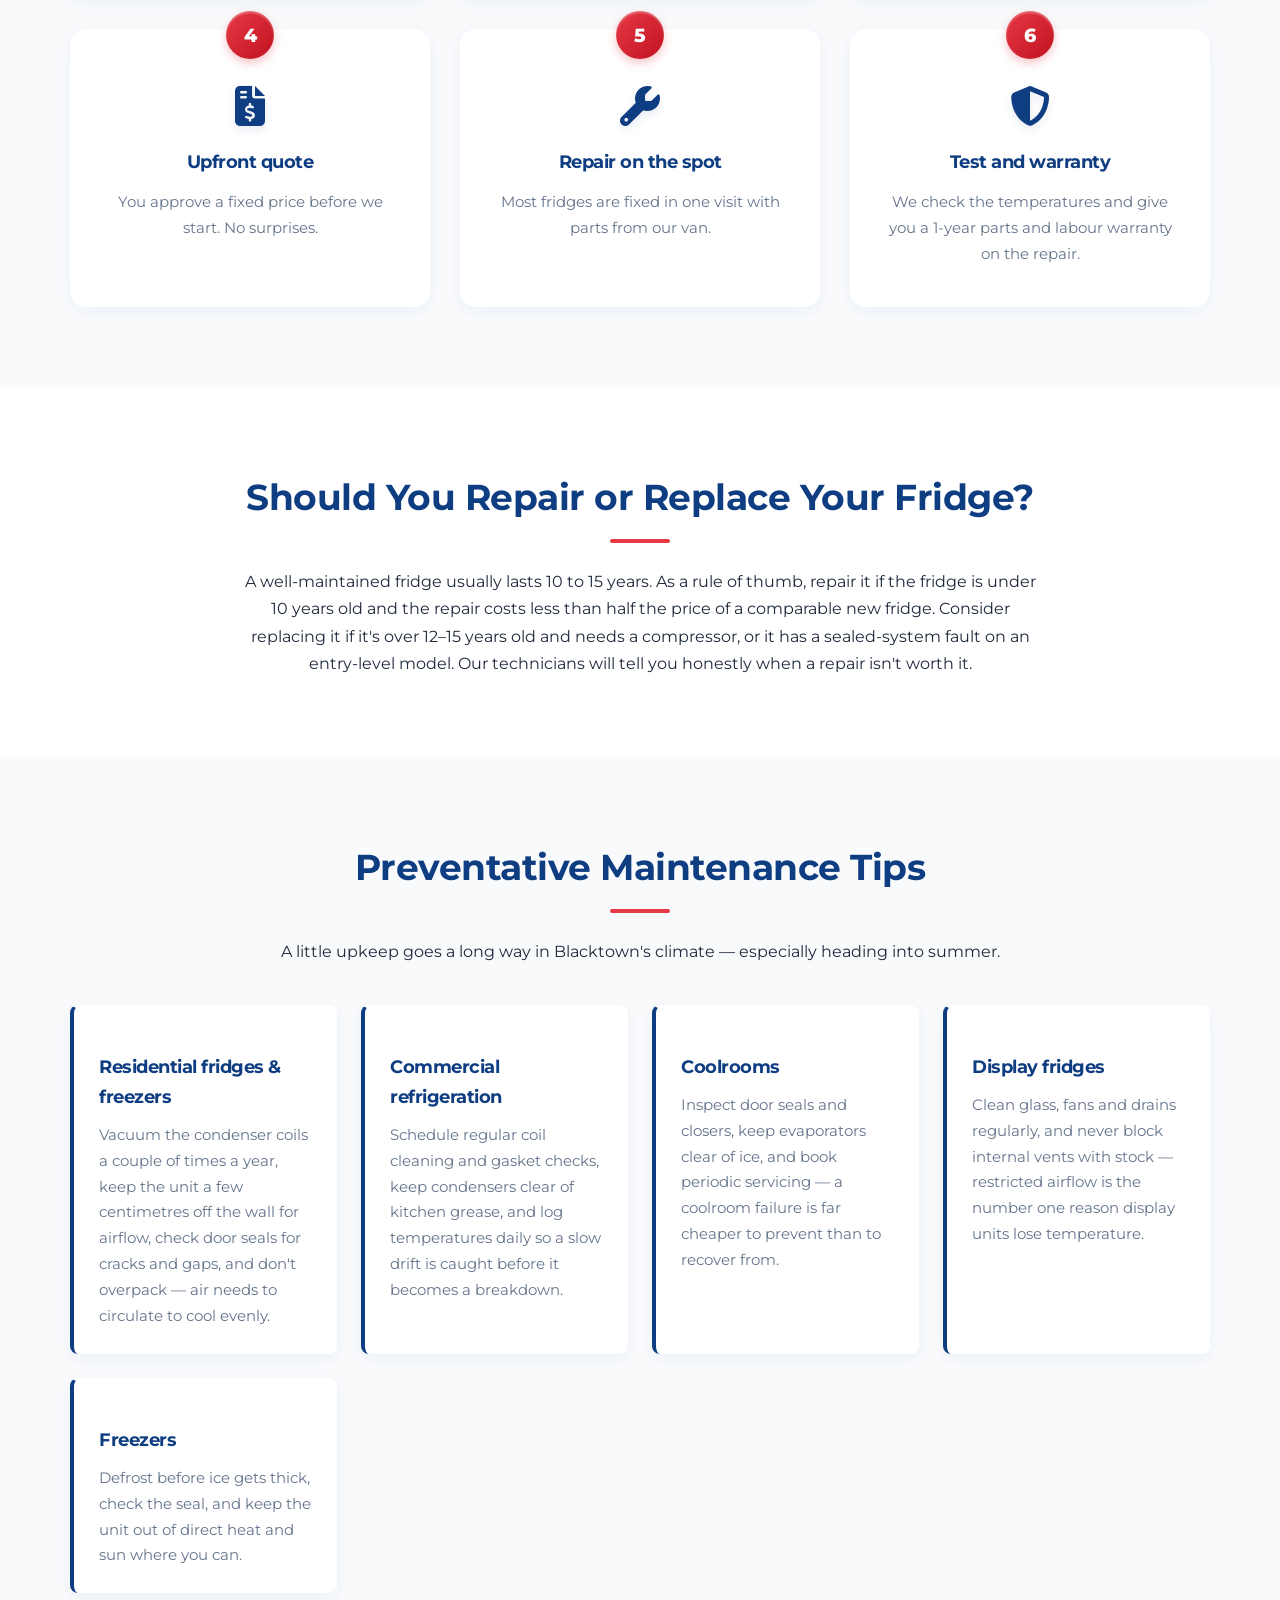
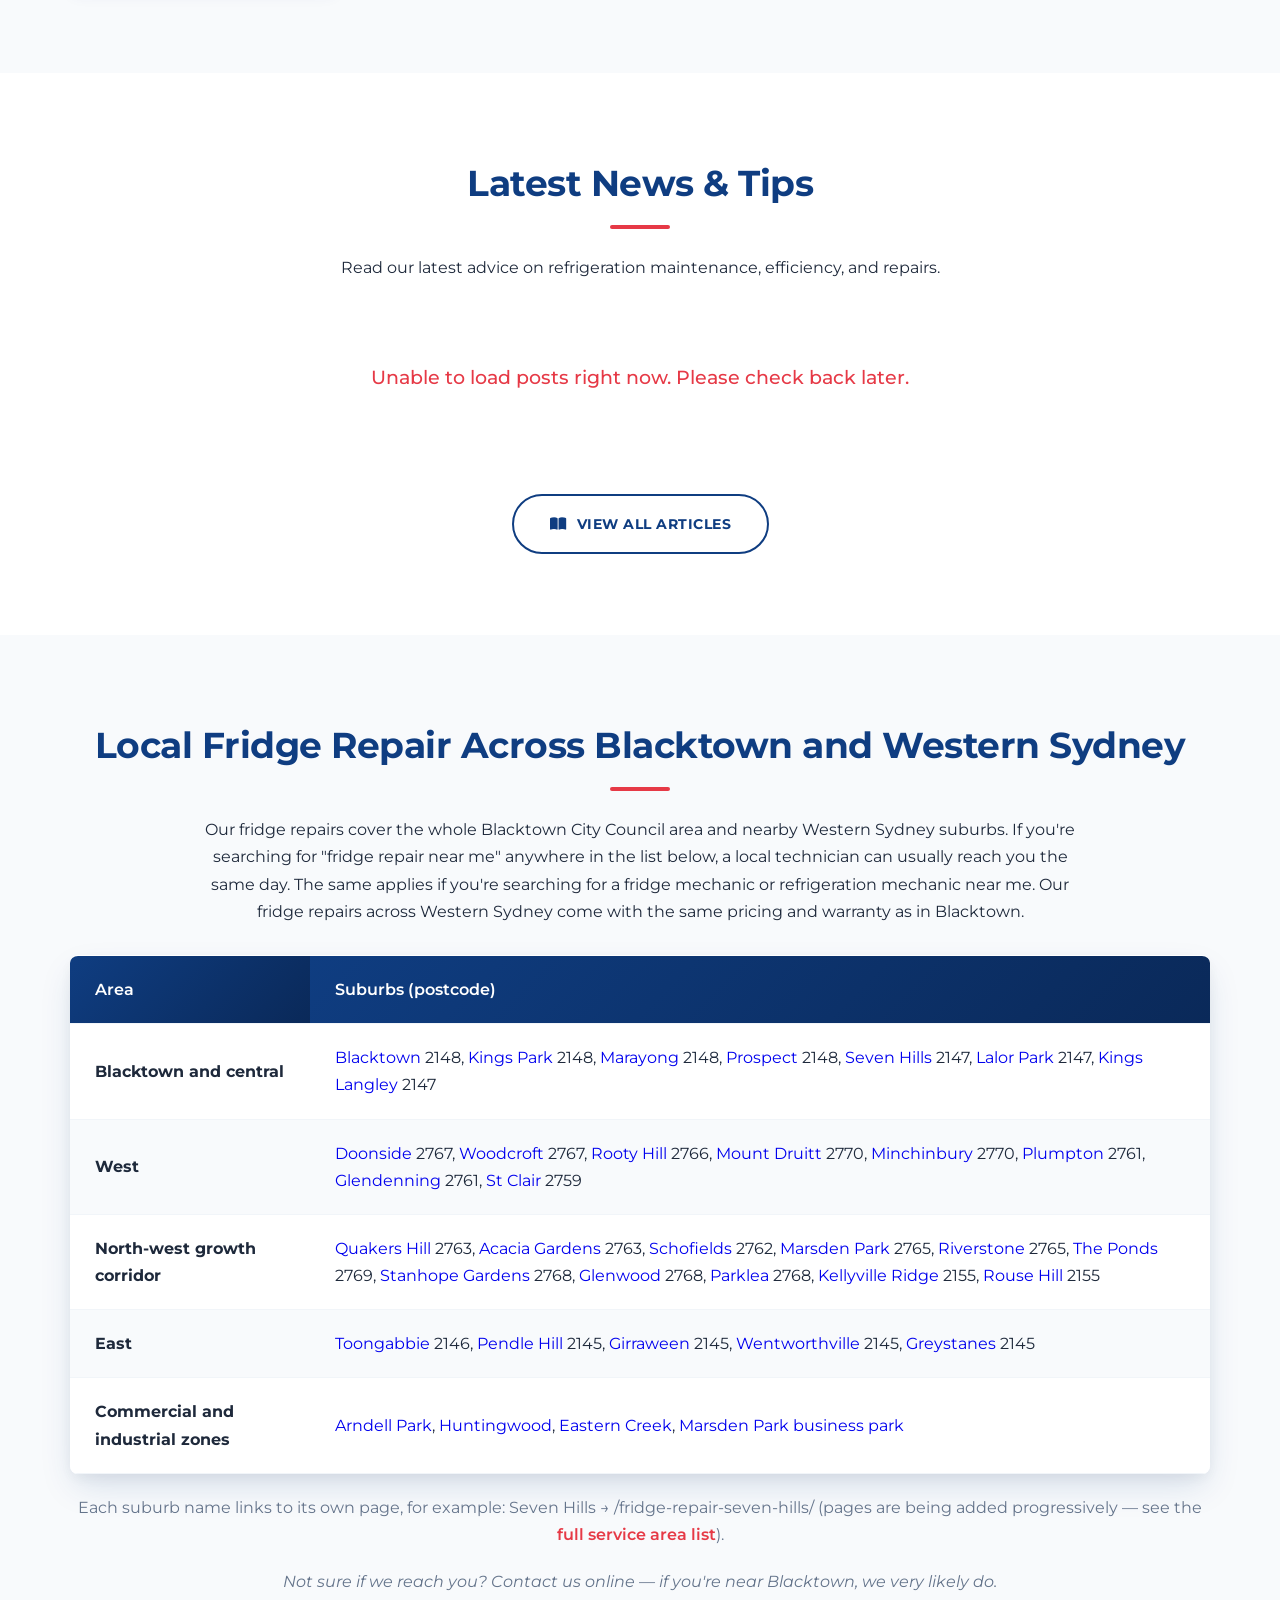
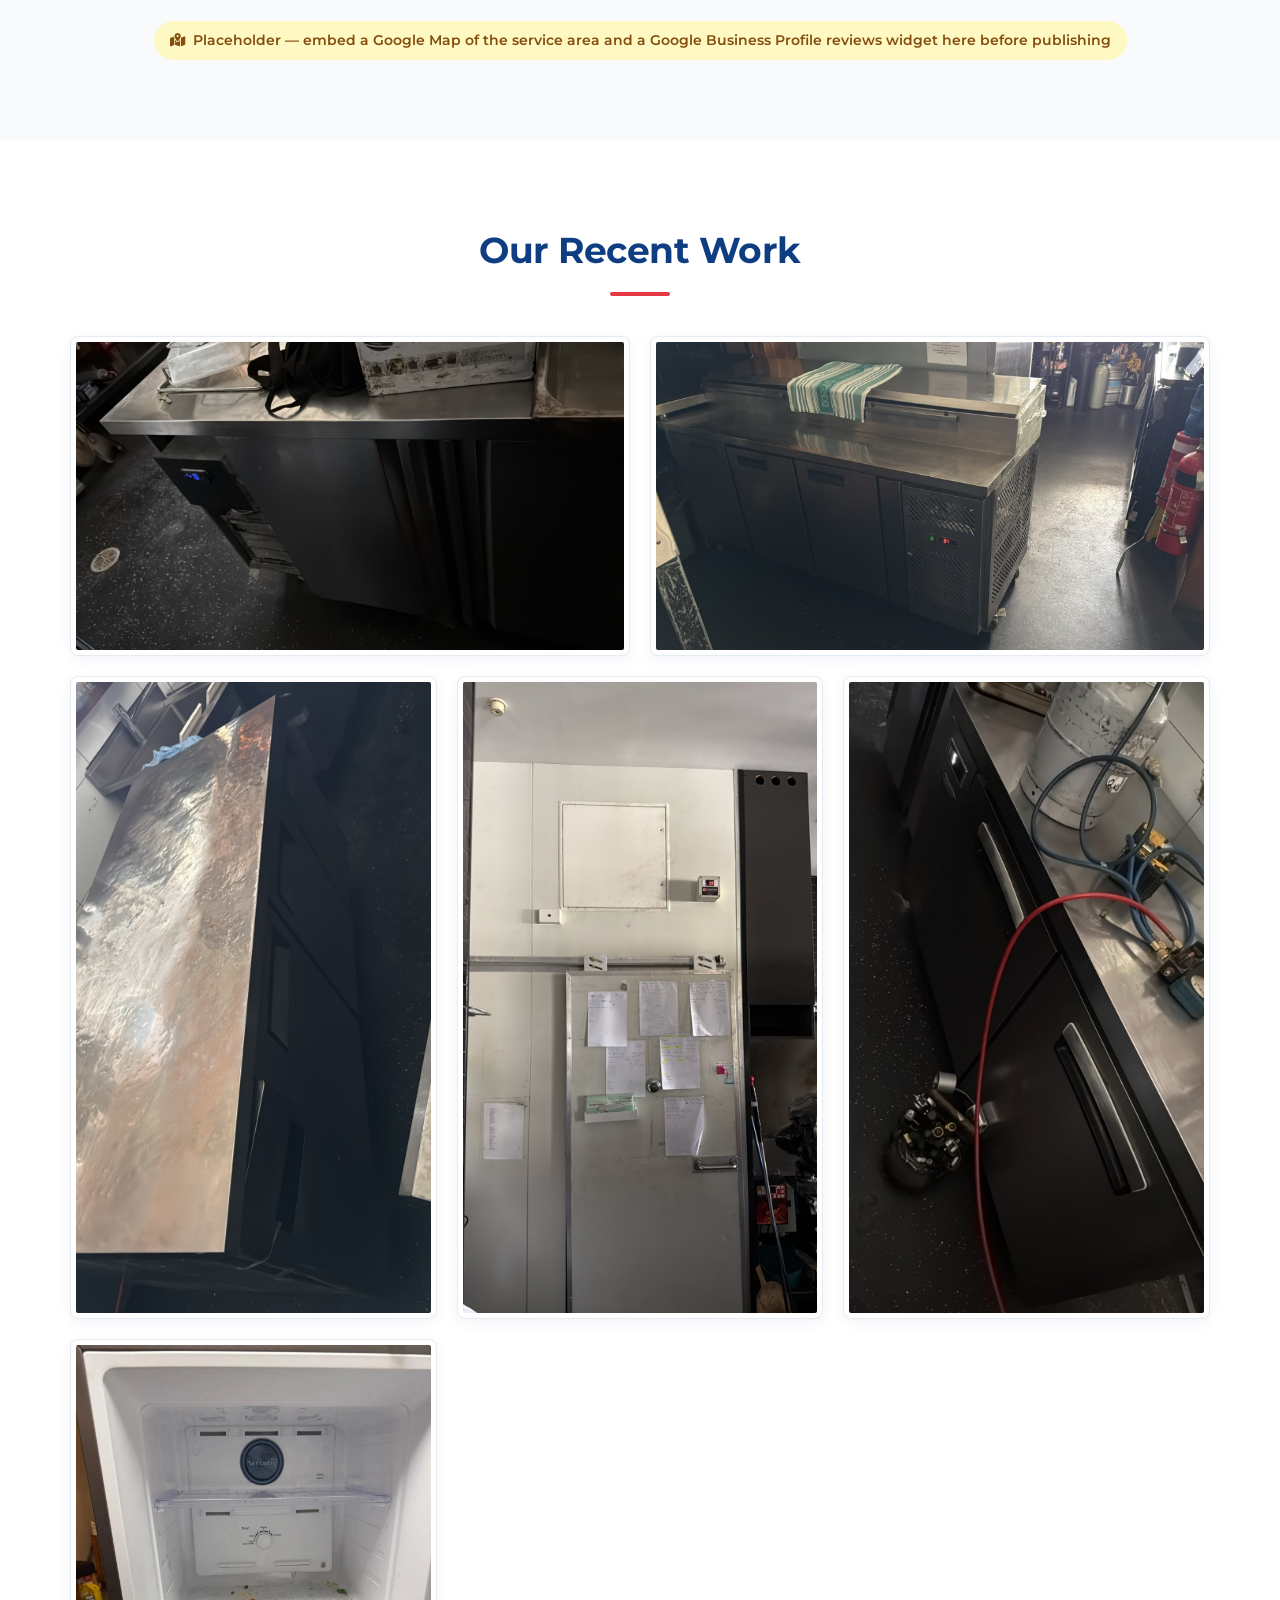
==== commit 9115f6b9: "Add a Services dropdown to the main nav with the service landing pages The nav's "Services" link pre" ====
--- a/index.html
+++ b/index.html
@@ -492,6 +492,29 @@
         .frb-lightbox-close { top: 15px; right: 20px; font-size: 35px; }
     }
     .frb-container h4 { margin-top: 20px; }
+
+    /* SERVICES DROPDOWN */
+    .frb-has-dropdown { position: relative; }
+    .frb-dropdown-toggle { display: none; position: absolute; top: 0; right: 0; width: 46px; height: 100%; align-items: center; justify-content: center; background: none; border: none; cursor: pointer; color: var(--primary); font-size: 0.85em; padding: 0; }
+    .frb-dropdown-toggle i { transition: transform 0.3s ease; }
+    .frb-has-dropdown.frb-dropdown-open .frb-dropdown-toggle i { transform: rotate(180deg); }
+    .frb-dropdown-menu { list-style: none; margin: 0; padding: 10px; position: absolute; top: 100%; left: 50%; transform: translateX(-50%) translateY(8px); background: var(--white); min-width: 250px; border-radius: var(--radius-sm); box-shadow: var(--shadow-hover); opacity: 0; visibility: hidden; pointer-events: none; transition: opacity 0.25s ease, transform 0.25s ease, visibility 0.25s; z-index: 10001; }
+    .frb-main-nav .frb-dropdown-menu li { margin: 0; width: auto; text-align: left; border-bottom: none; }
+    .frb-main-nav .frb-dropdown-menu li a { display: block; padding: 10px 14px; border-radius: 6px; color: var(--text-dark); font-weight: 600; font-size: 0.92rem; white-space: nowrap; text-align: left; }
+    .frb-main-nav .frb-dropdown-menu li a::after { display: none; }
+    .frb-main-nav .frb-dropdown-menu li a:hover { background: var(--primary-light); color: var(--primary); }
+    @media (hover: hover) and (pointer: fine) {
+        .frb-has-dropdown:hover .frb-dropdown-menu { opacity: 1; visibility: visible; pointer-events: auto; transform: translateX(-50%) translateY(0); }
+    }
+    .frb-has-dropdown.frb-dropdown-open .frb-dropdown-menu { opacity: 1; visibility: visible; pointer-events: auto; transform: translateX(-50%) translateY(0); }
+    @media (max-width: 992px) {
+        .frb-dropdown-toggle { display: flex; }
+        .frb-main-nav .frb-has-dropdown > a { padding-right: 46px; }
+        .frb-dropdown-menu { position: static; transform: none; opacity: 1; visibility: visible; pointer-events: auto; box-shadow: none; background: var(--primary-light); max-height: 0; overflow: hidden; padding: 0; border-radius: 0; transition: max-height 0.3s ease; }
+        .frb-has-dropdown.frb-dropdown-open .frb-dropdown-menu { max-height: 280px; transform: none; }
+        .frb-main-nav .frb-dropdown-menu li a { padding: 14px 20px 14px 40px; border-bottom: 1px solid rgba(15,61,129,0.08); font-size: 0.95rem; text-align: center; white-space: normal; }
+        .frb-main-nav .frb-dropdown-menu li:last-child a { border-bottom: none; }
+    }
 </style>
 </head>
 <body>
@@ -508,7 +531,16 @@
                 <ul>
                     <li><a href="#hero">Home</a></li>
                     <li><a href="/about-us/">About Us</a></li>
-                    <li><a href="#services">Services</a></li>
+                    <li class="frb-has-dropdown">
+                        <a href="#services">Services</a>
+                        <button type="button" class="frb-dropdown-toggle" aria-expanded="false" aria-label="Toggle Services menu"><i class="fa-solid fa-chevron-down"></i></button>
+                        <ul class="frb-dropdown-menu">
+                            <li><a href="/commercial-fridge-repair-blacktown/">Commercial Fridge Repair</a></li>
+                            <li><a href="/freezer-repair-blacktown/">Freezer Repair</a></li>
+                            <li><a href="/emergency-fridge-repair/">Emergency Fridge Repair</a></li>
+                            <li><a href="#services">View All Services</a></li>
+                        </ul>
+                    </li>
                     <li><a href="#brands">Brands</a></li>
                     <li><a href="/blog/">Blog</a></li>
                     <li><a href="#image-grid">Gallery</a></li>
@@ -1274,6 +1306,17 @@
             });
         }
 
+        // Services Dropdown Toggle (mobile tap-to-expand; desktop also works via hover)
+        document.querySelectorAll('.frb-dropdown-toggle').forEach(function(btn) {
+            btn.addEventListener('click', function(e) {
+                e.preventDefault();
+                e.stopPropagation();
+                const parentLi = btn.closest('.frb-has-dropdown');
+                const isOpen = parentLi.classList.toggle('frb-dropdown-open');
+                btn.setAttribute('aria-expanded', isOpen ? 'true' : 'false');
+            });
+        });
+
         // Scroll Reveal Animations
         function triggerRevealAnimation() {
             const revealElements = document.querySelectorAll('.frb-reveal:not(.active)');
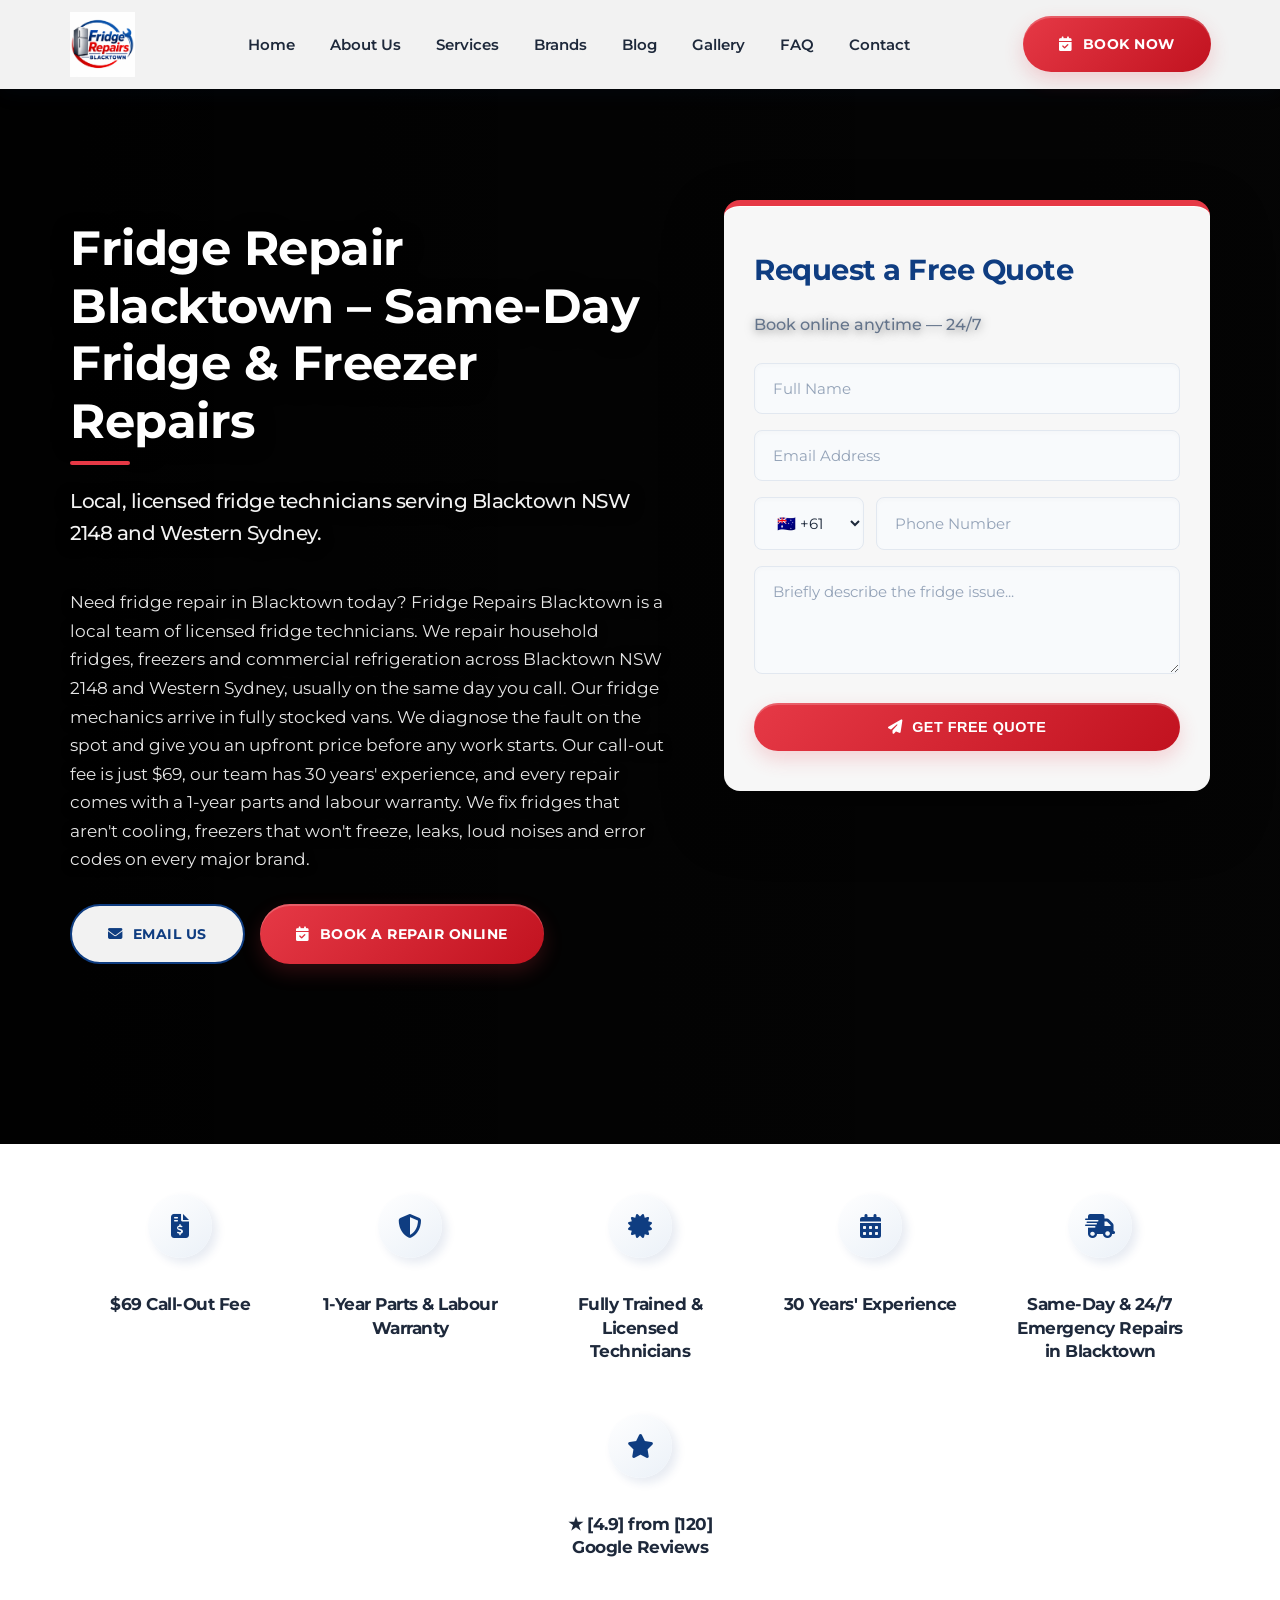
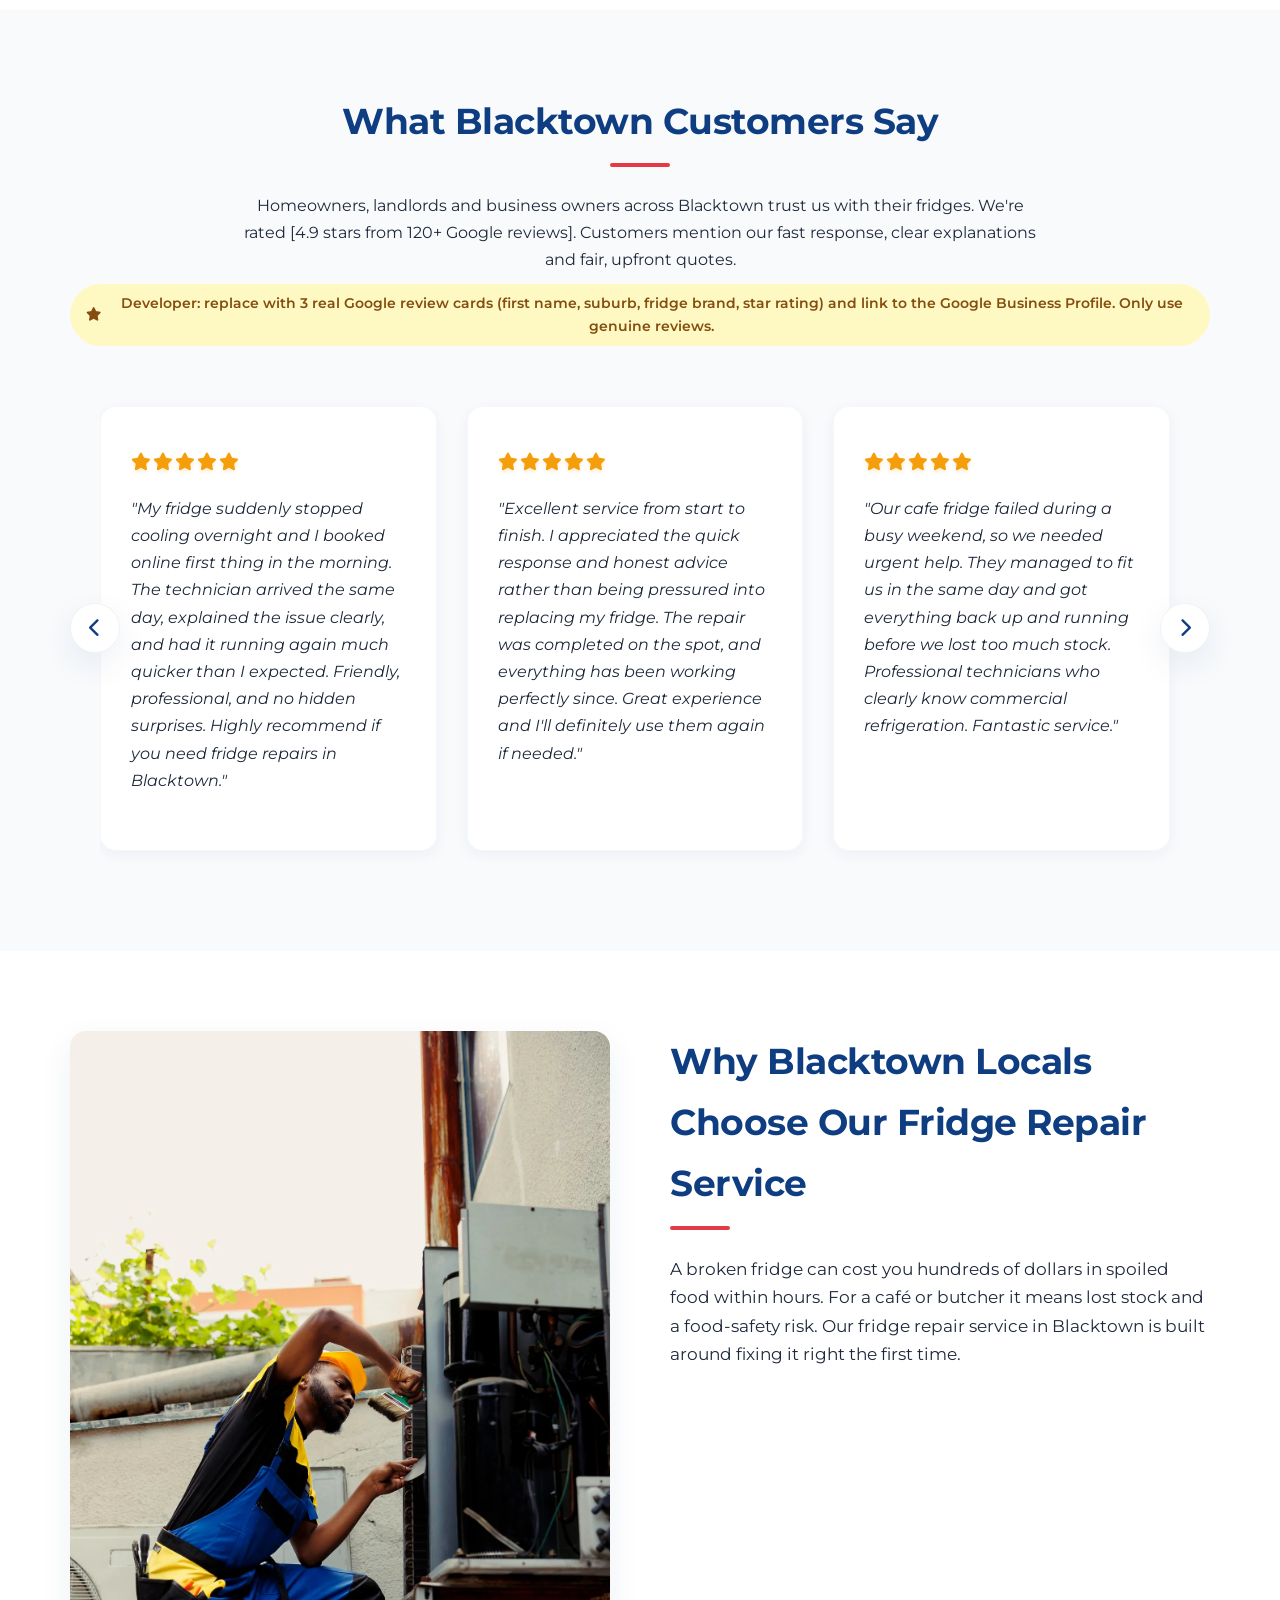
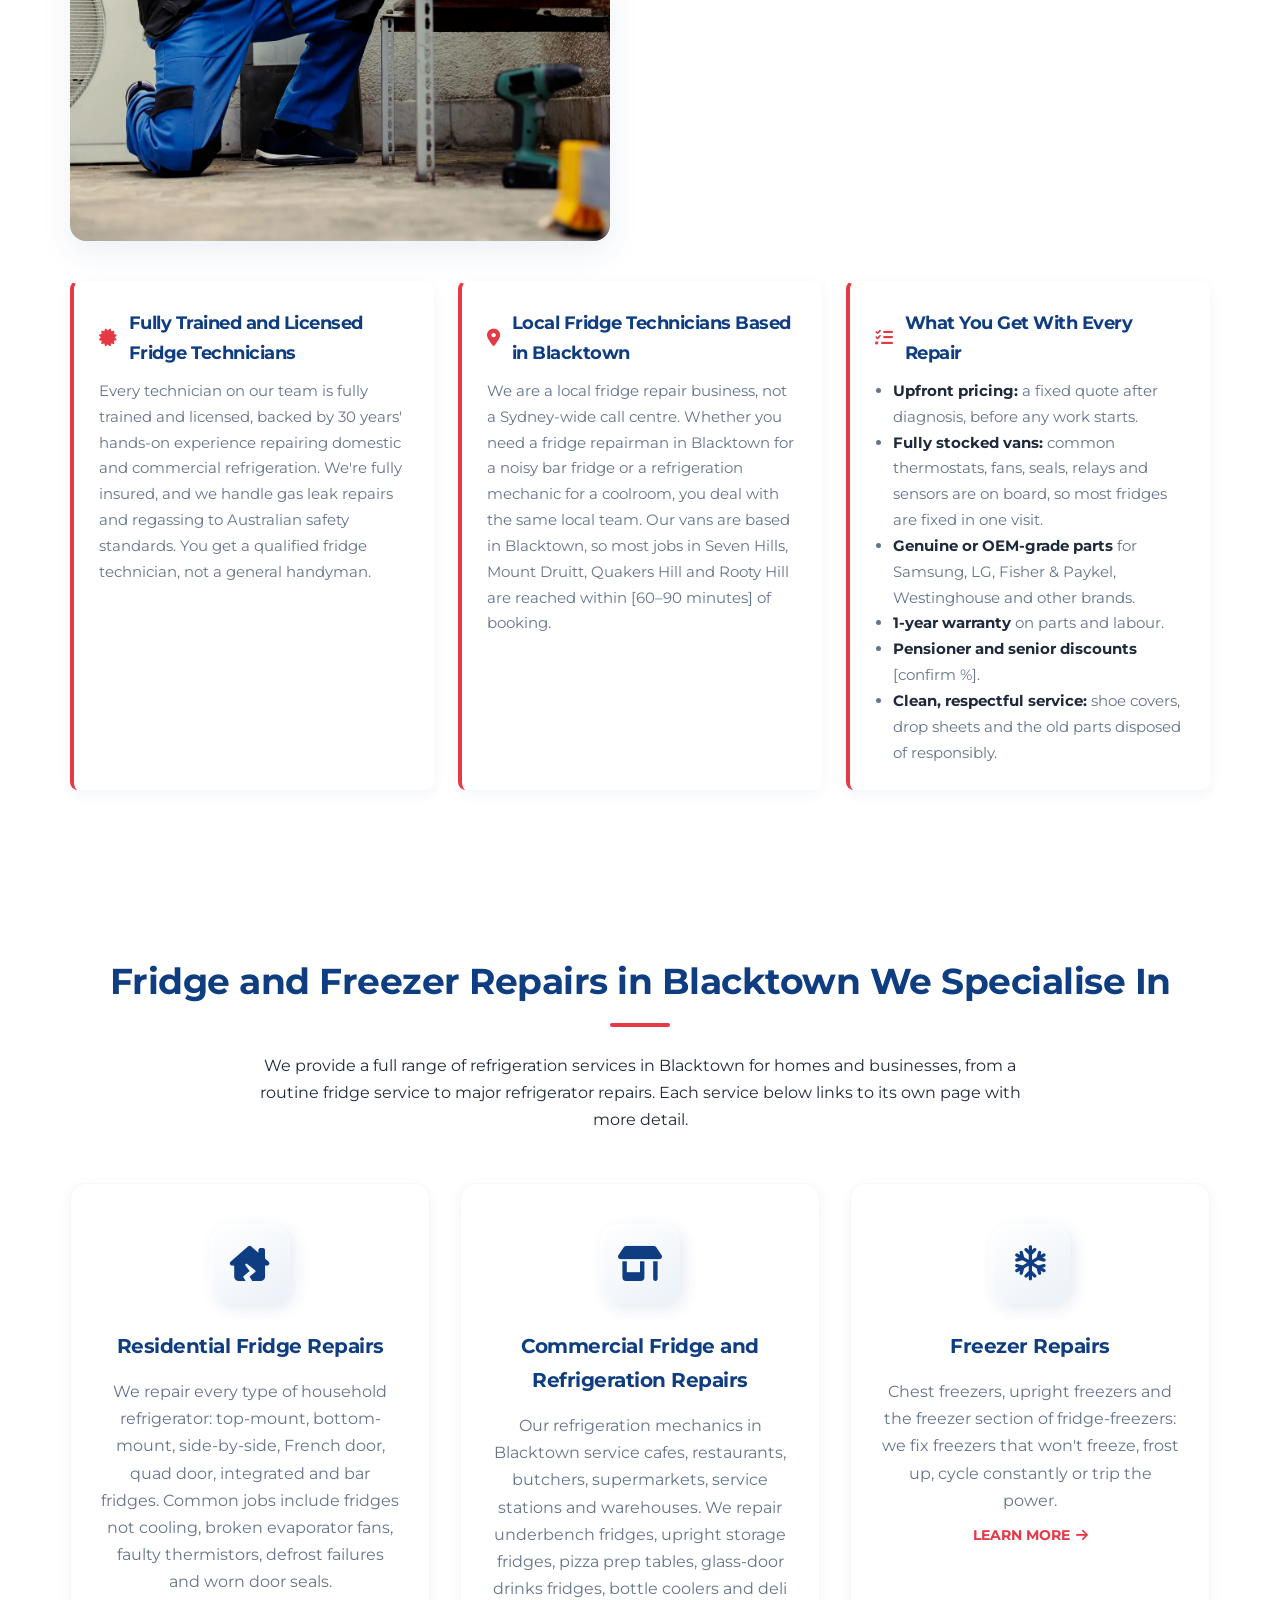
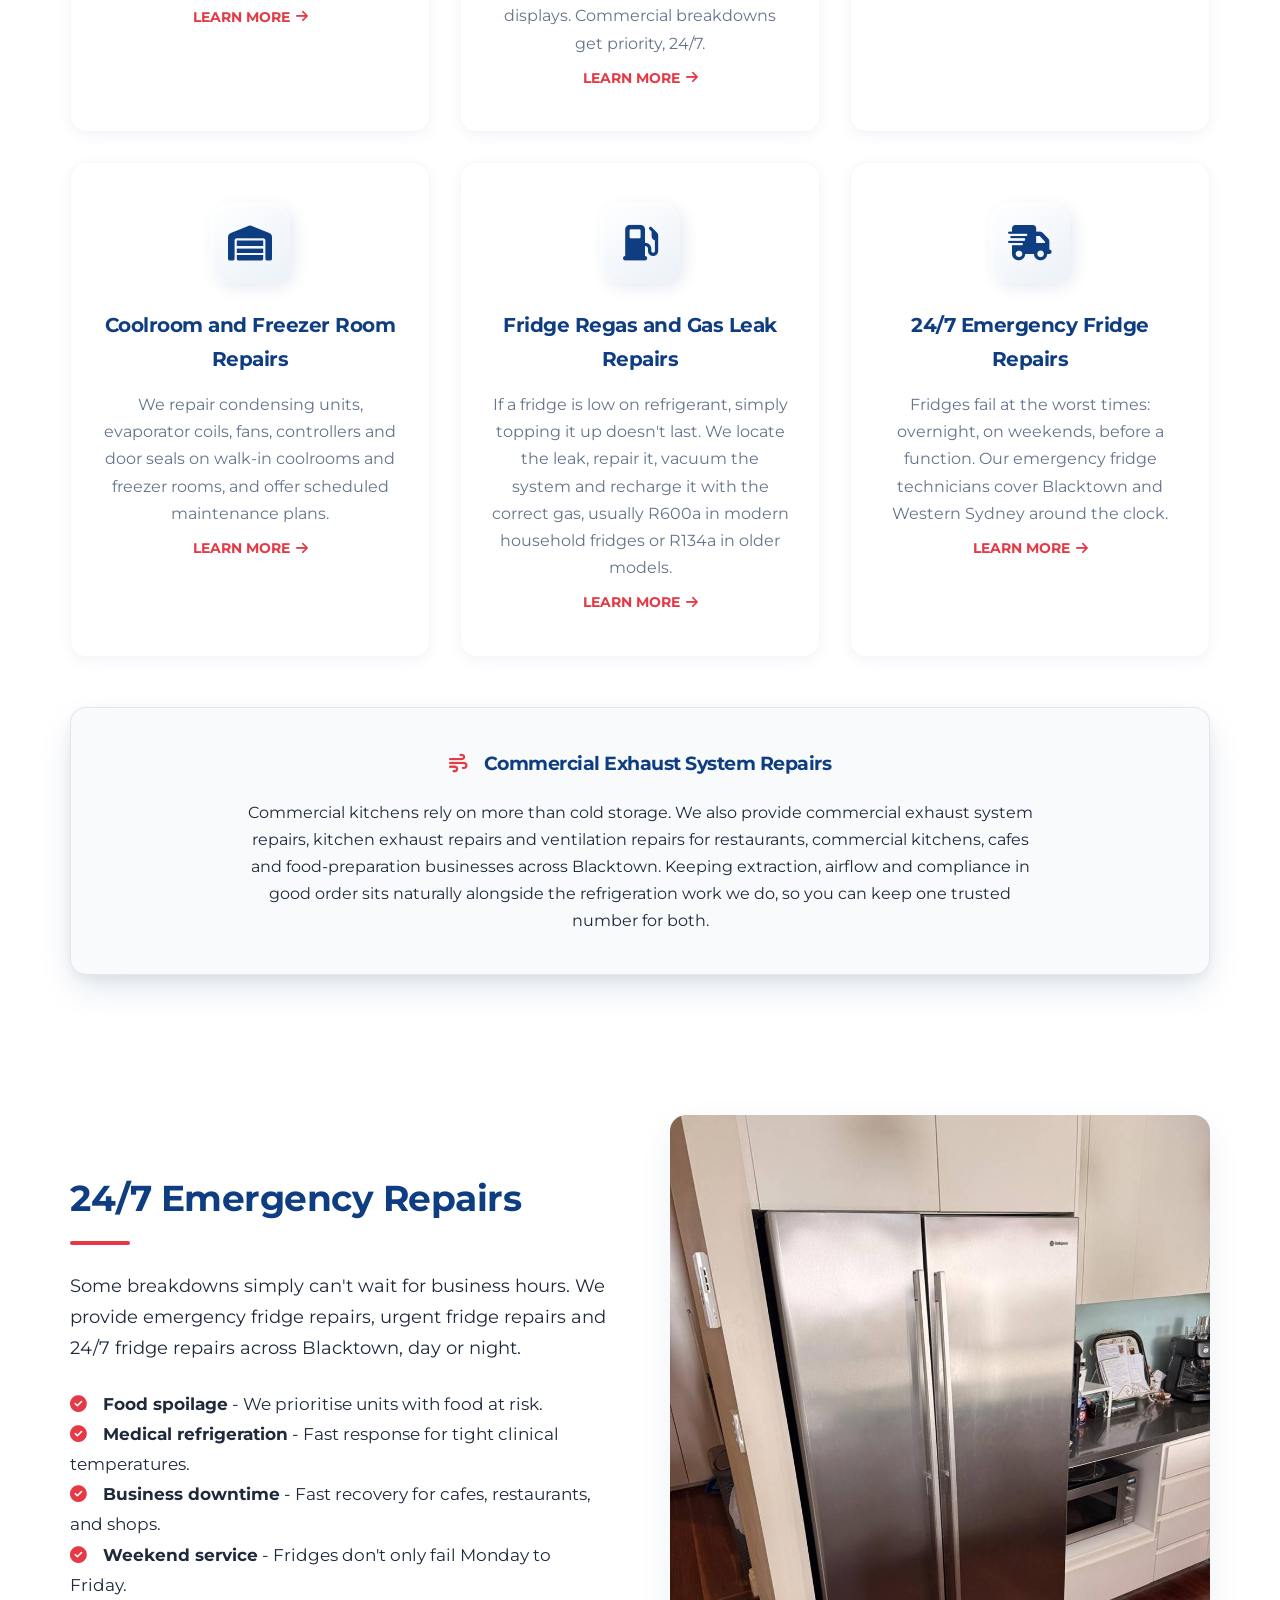
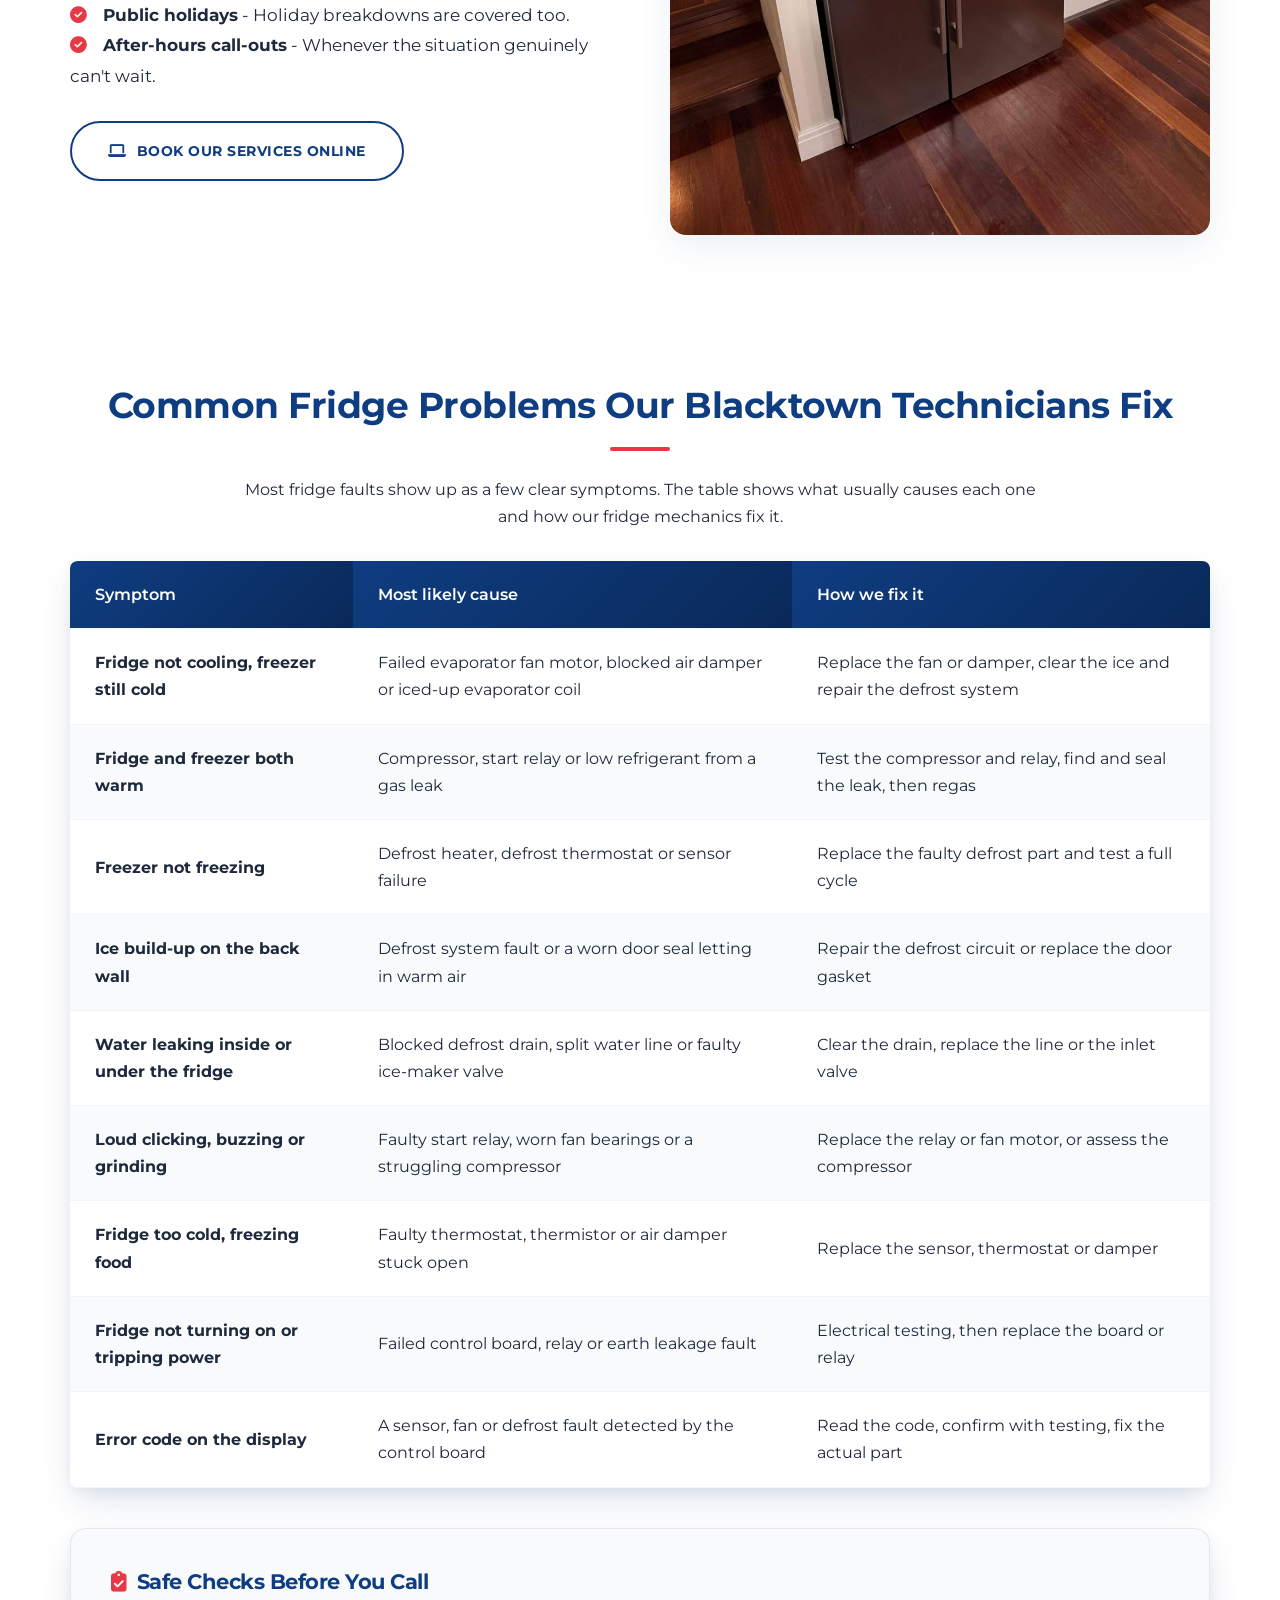
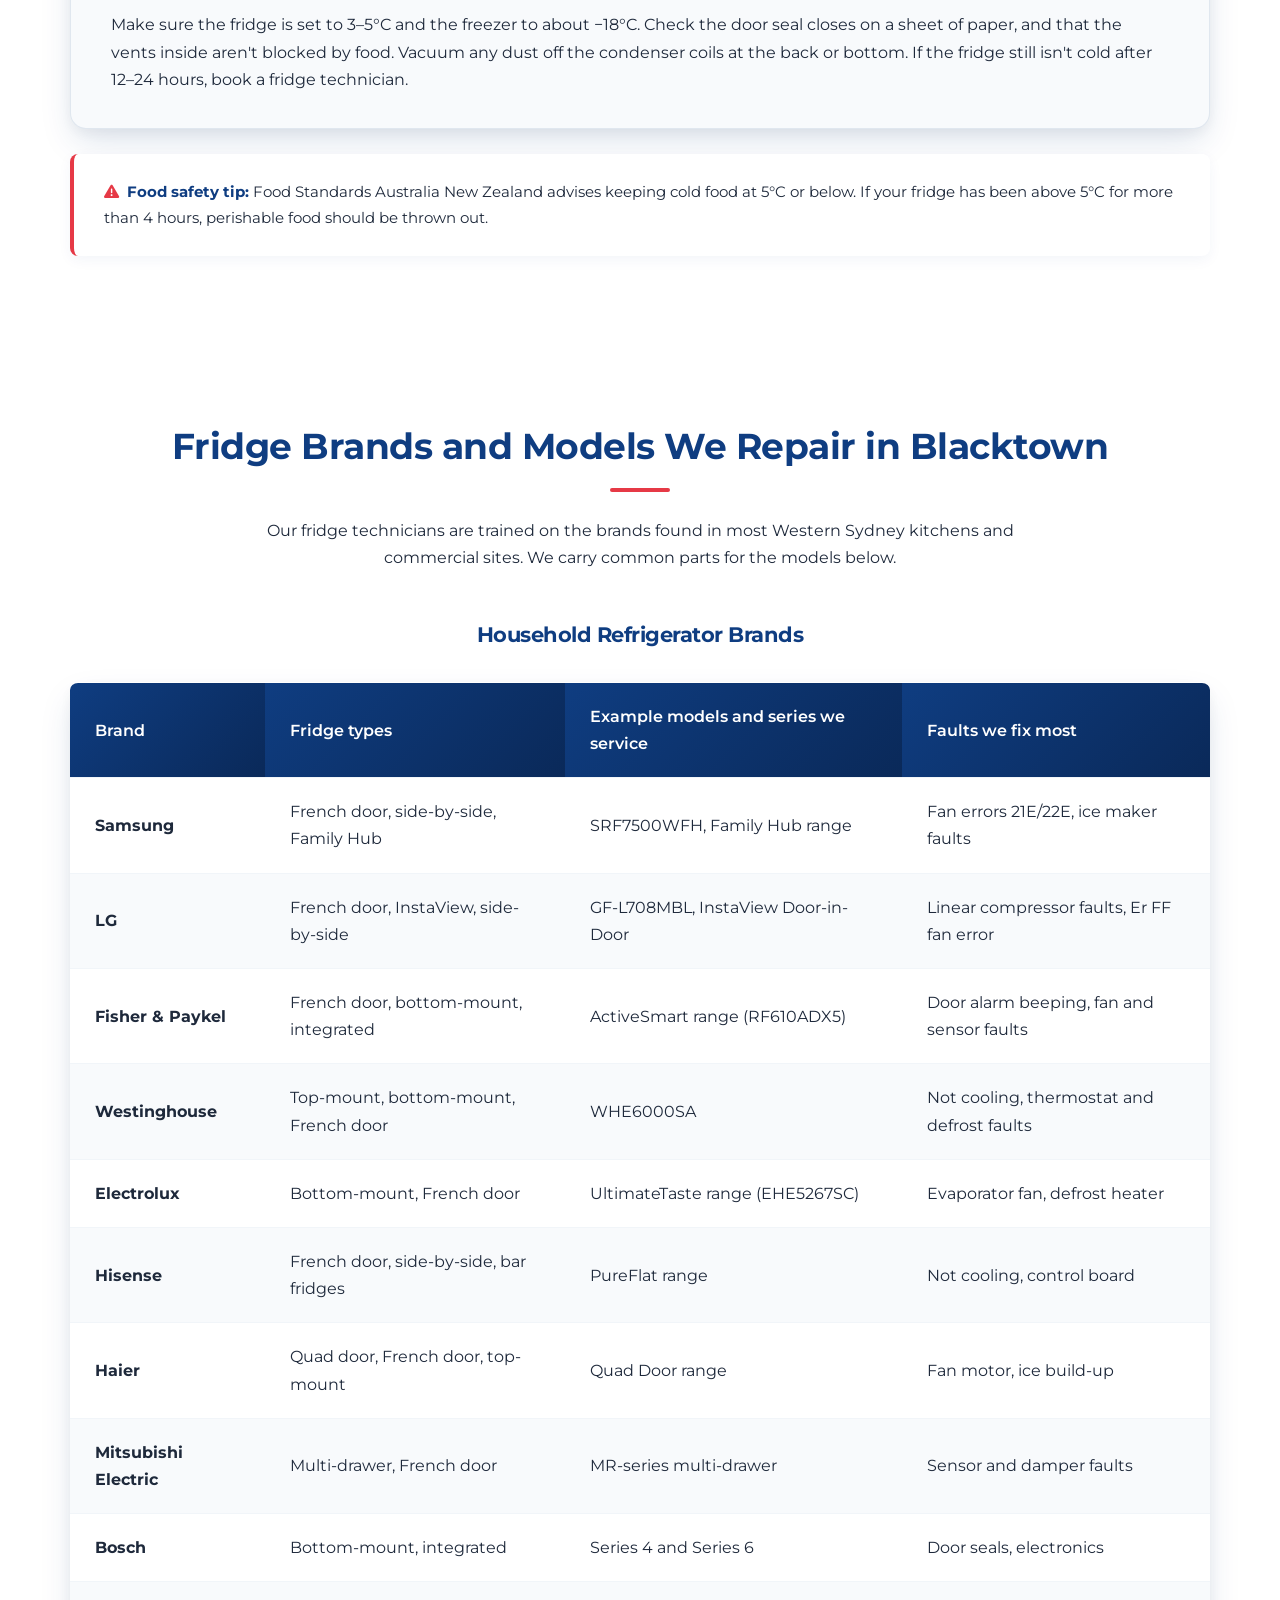
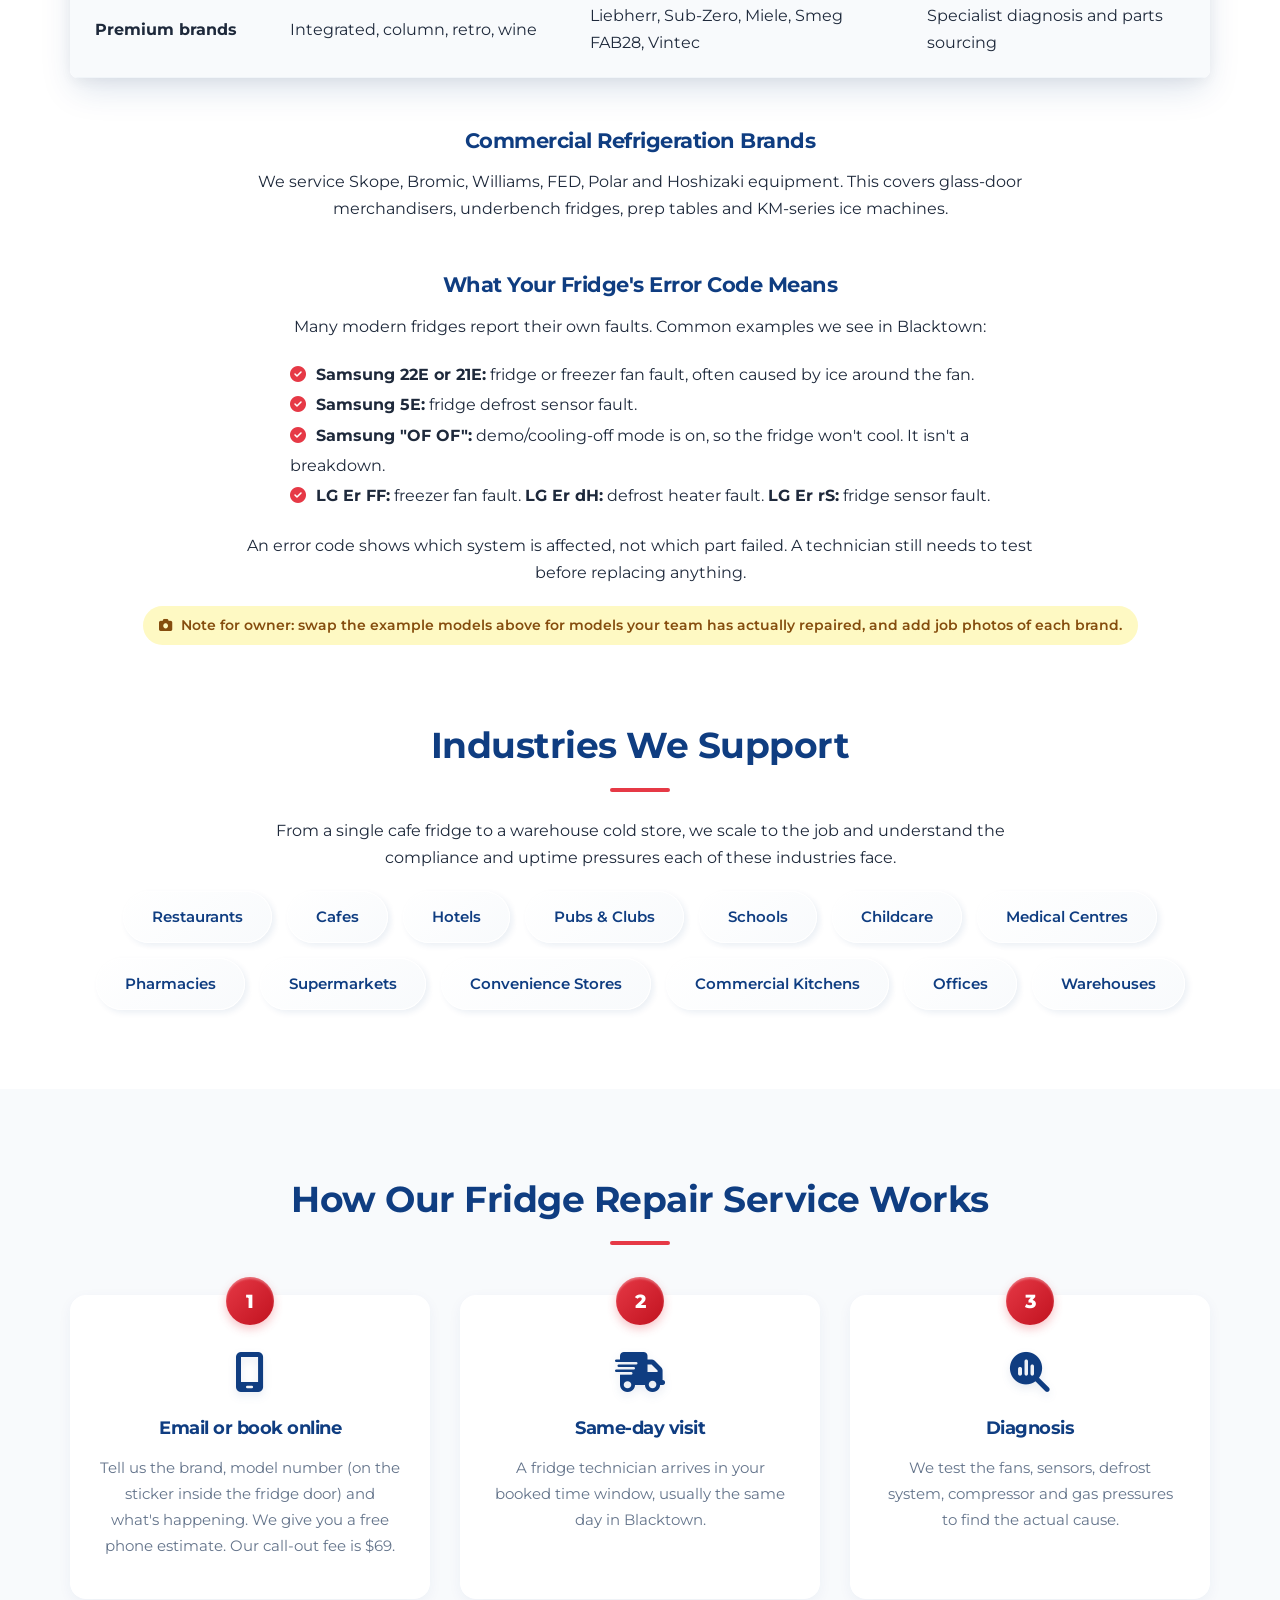
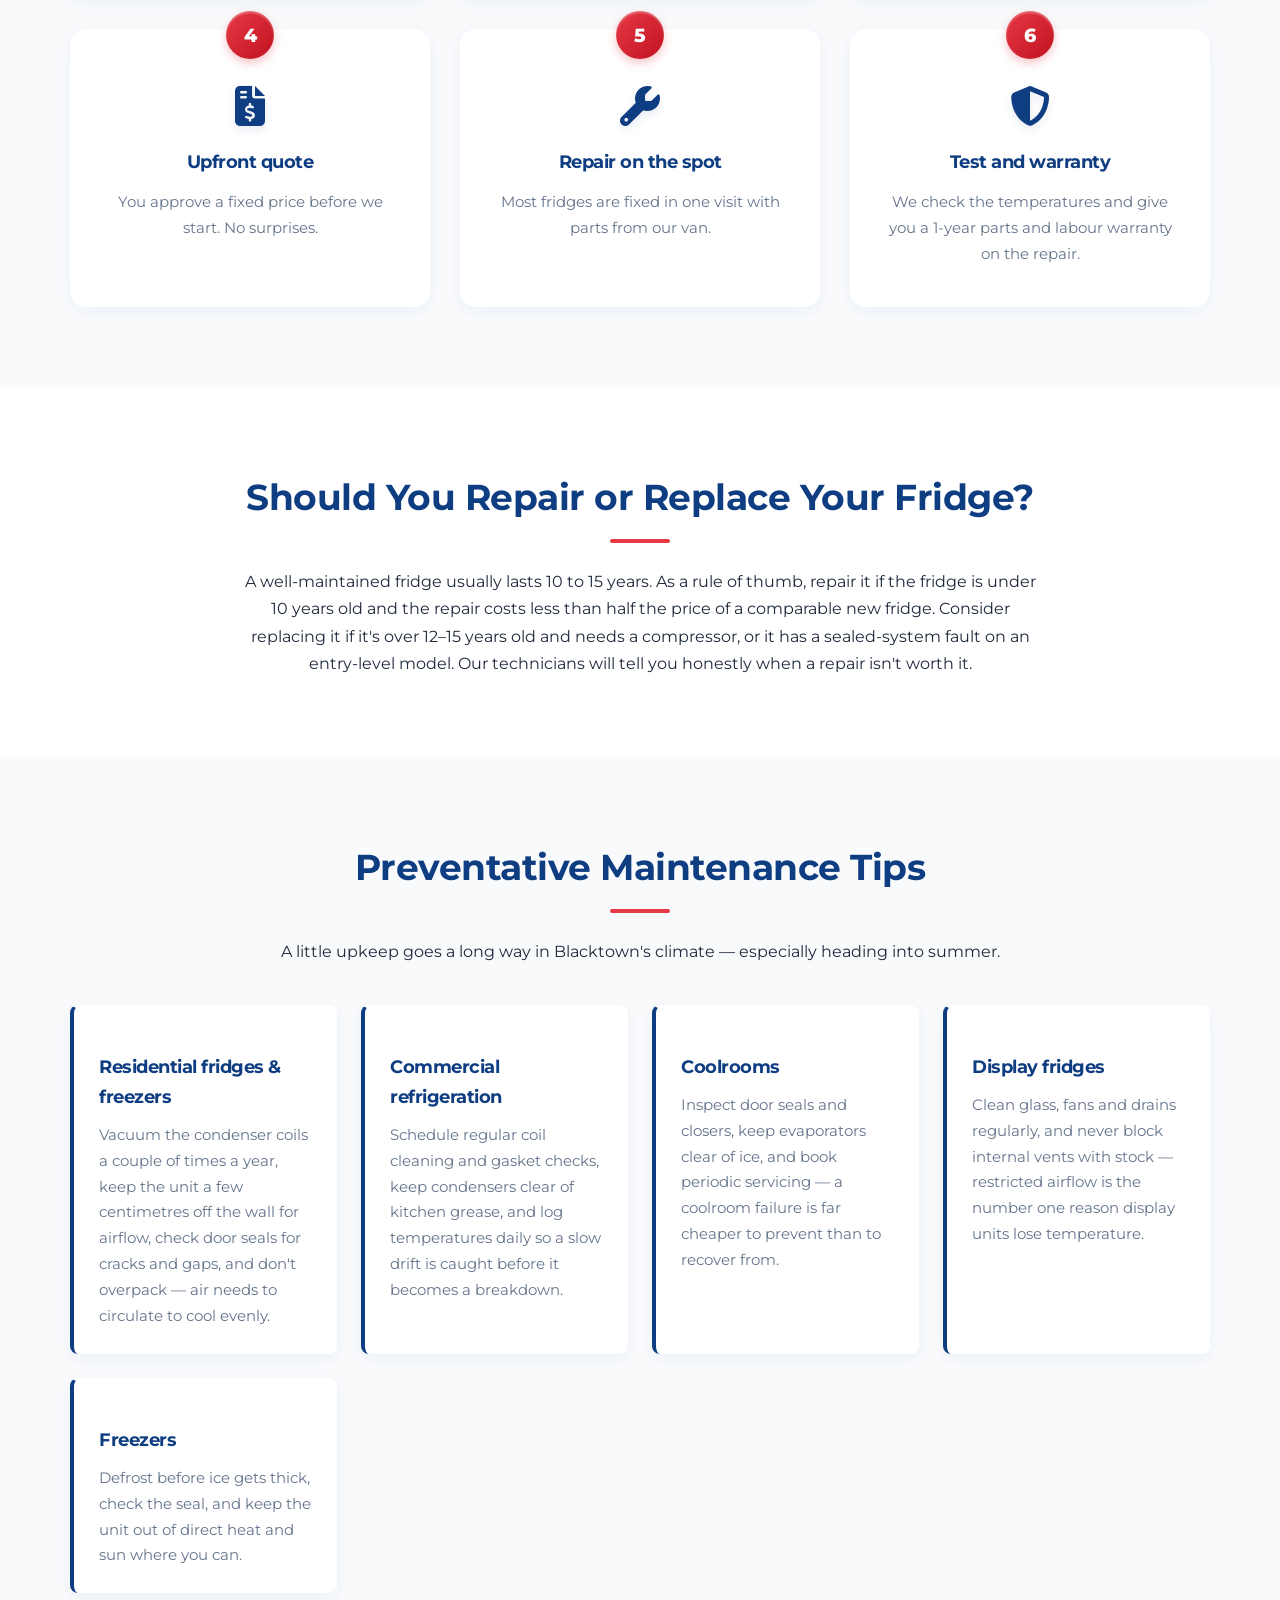
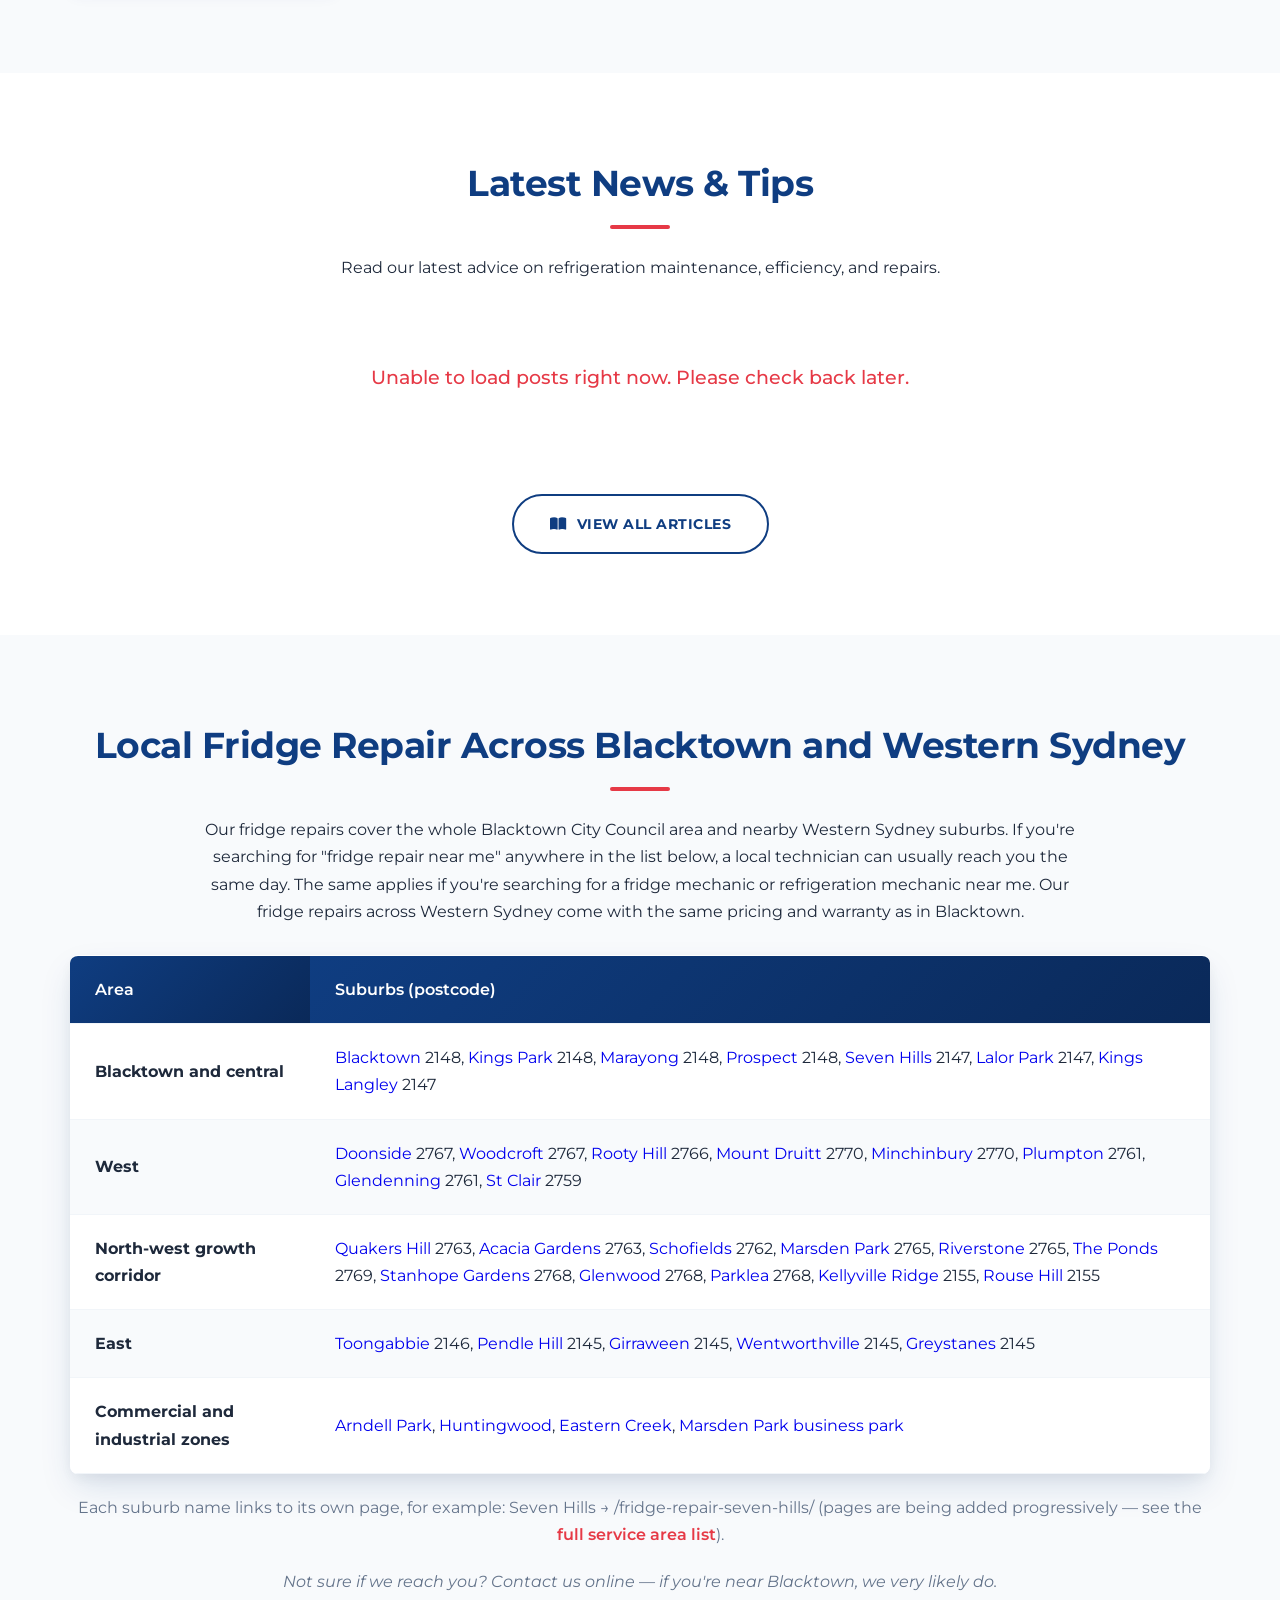
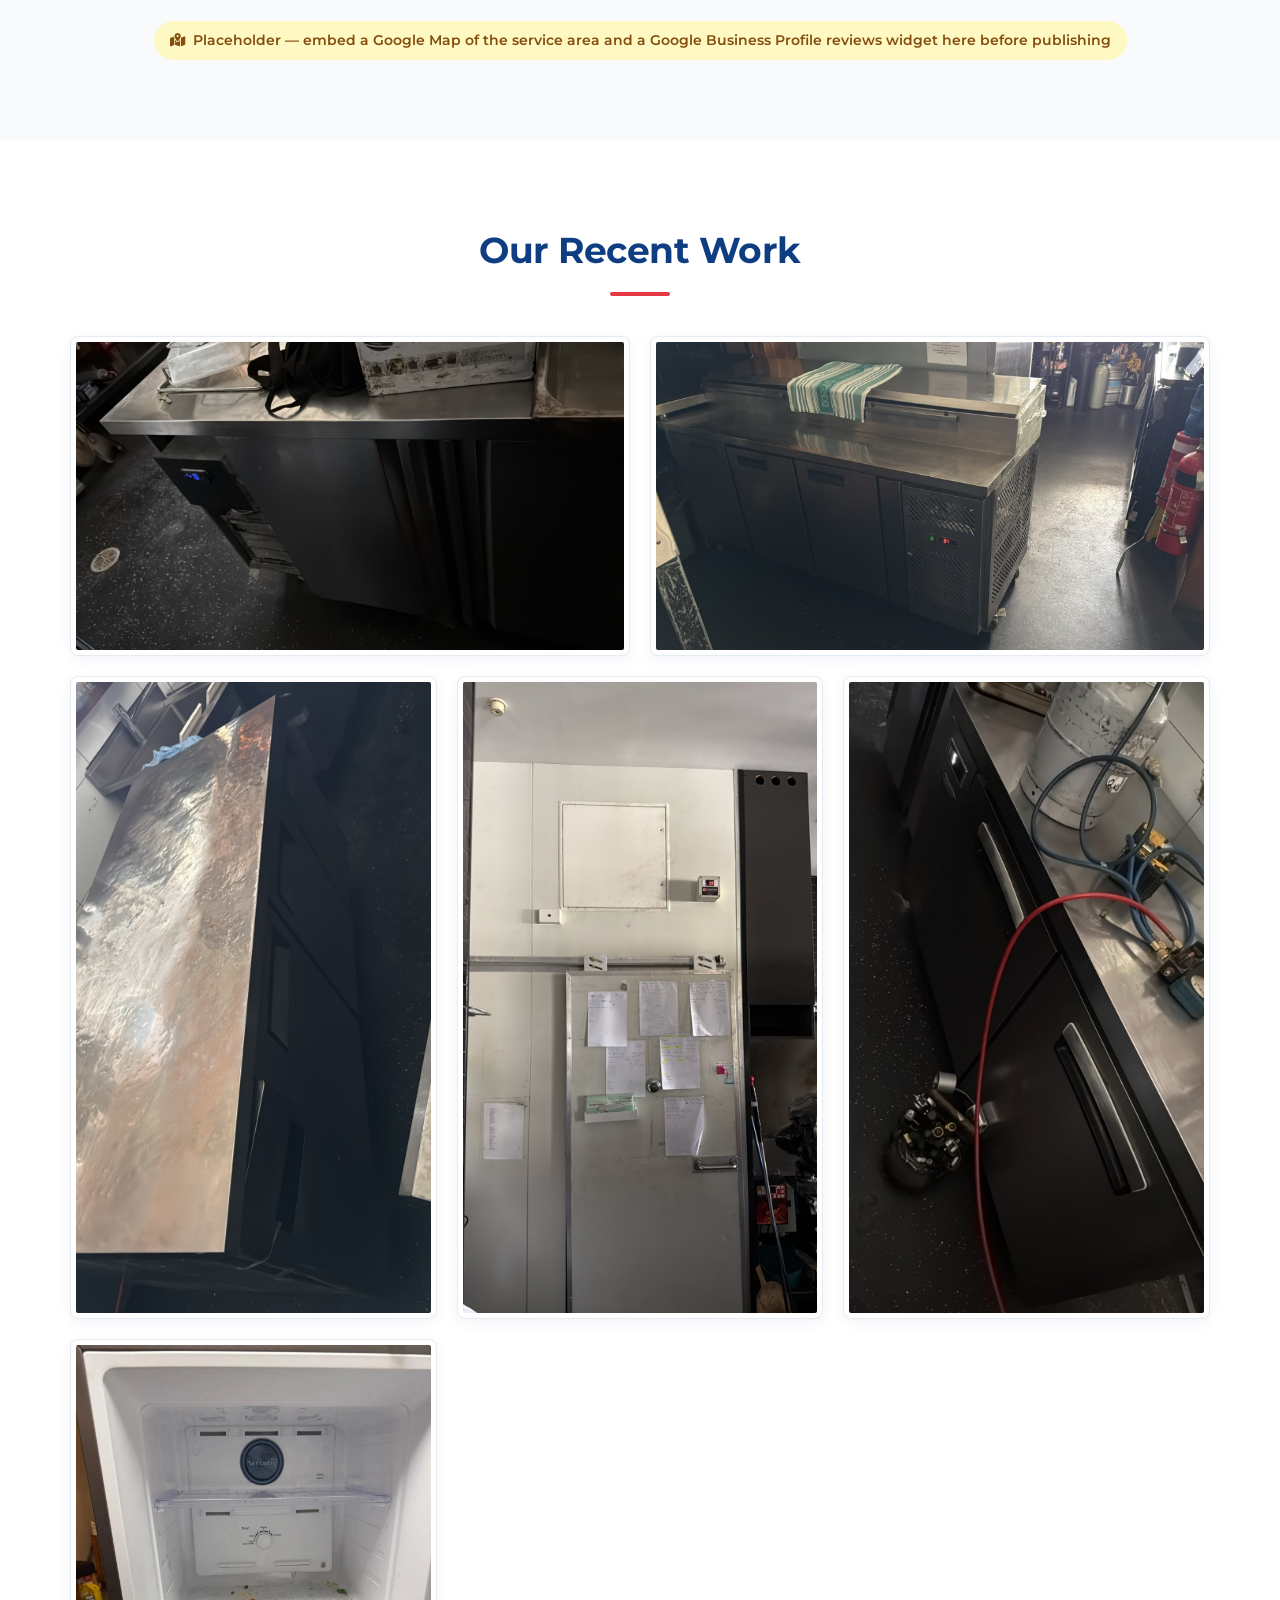
==== commit ab8c917b: "Make the Services dropdown stack vertically The dropdown panel was inheriting display:flex from the " ====
--- a/index.html
+++ b/index.html
@@ -498,7 +498,7 @@
     .frb-dropdown-toggle { display: none; position: absolute; top: 0; right: 0; width: 46px; height: 100%; align-items: center; justify-content: center; background: none; border: none; cursor: pointer; color: var(--primary); font-size: 0.85em; padding: 0; }
     .frb-dropdown-toggle i { transition: transform 0.3s ease; }
     .frb-has-dropdown.frb-dropdown-open .frb-dropdown-toggle i { transform: rotate(180deg); }
-    .frb-dropdown-menu { list-style: none; margin: 0; padding: 10px; position: absolute; top: 100%; left: 50%; transform: translateX(-50%) translateY(8px); background: var(--white); min-width: 250px; border-radius: var(--radius-sm); box-shadow: var(--shadow-hover); opacity: 0; visibility: hidden; pointer-events: none; transition: opacity 0.25s ease, transform 0.25s ease, visibility 0.25s; z-index: 10001; }
+    .frb-main-nav .frb-dropdown-menu { display: block; list-style: none; margin: 0; padding: 10px; position: absolute; top: 100%; left: 50%; transform: translateX(-50%) translateY(8px); background: var(--white); min-width: 250px; border-radius: var(--radius-sm); box-shadow: var(--shadow-hover); opacity: 0; visibility: hidden; pointer-events: none; transition: opacity 0.25s ease, transform 0.25s ease, visibility 0.25s; z-index: 10001; }
     .frb-main-nav .frb-dropdown-menu li { margin: 0; width: auto; text-align: left; border-bottom: none; }
     .frb-main-nav .frb-dropdown-menu li a { display: block; padding: 10px 14px; border-radius: 6px; color: var(--text-dark); font-weight: 600; font-size: 0.92rem; white-space: nowrap; text-align: left; }
     .frb-main-nav .frb-dropdown-menu li a::after { display: none; }
@@ -510,7 +510,7 @@
     @media (max-width: 992px) {
         .frb-dropdown-toggle { display: flex; }
         .frb-main-nav .frb-has-dropdown > a { padding-right: 46px; }
-        .frb-dropdown-menu { position: static; transform: none; opacity: 1; visibility: visible; pointer-events: auto; box-shadow: none; background: var(--primary-light); max-height: 0; overflow: hidden; padding: 0; border-radius: 0; transition: max-height 0.3s ease; }
+        .frb-main-nav .frb-dropdown-menu { position: static; transform: none; opacity: 1; visibility: visible; pointer-events: auto; box-shadow: none; background: var(--primary-light); max-height: 0; overflow: hidden; padding: 0; border-radius: 0; transition: max-height 0.3s ease; }
         .frb-has-dropdown.frb-dropdown-open .frb-dropdown-menu { max-height: 280px; transform: none; }
         .frb-main-nav .frb-dropdown-menu li a { padding: 14px 20px 14px 40px; border-bottom: 1px solid rgba(15,61,129,0.08); font-size: 0.95rem; text-align: center; white-space: normal; }
         .frb-main-nav .frb-dropdown-menu li:last-child a { border-bottom: none; }
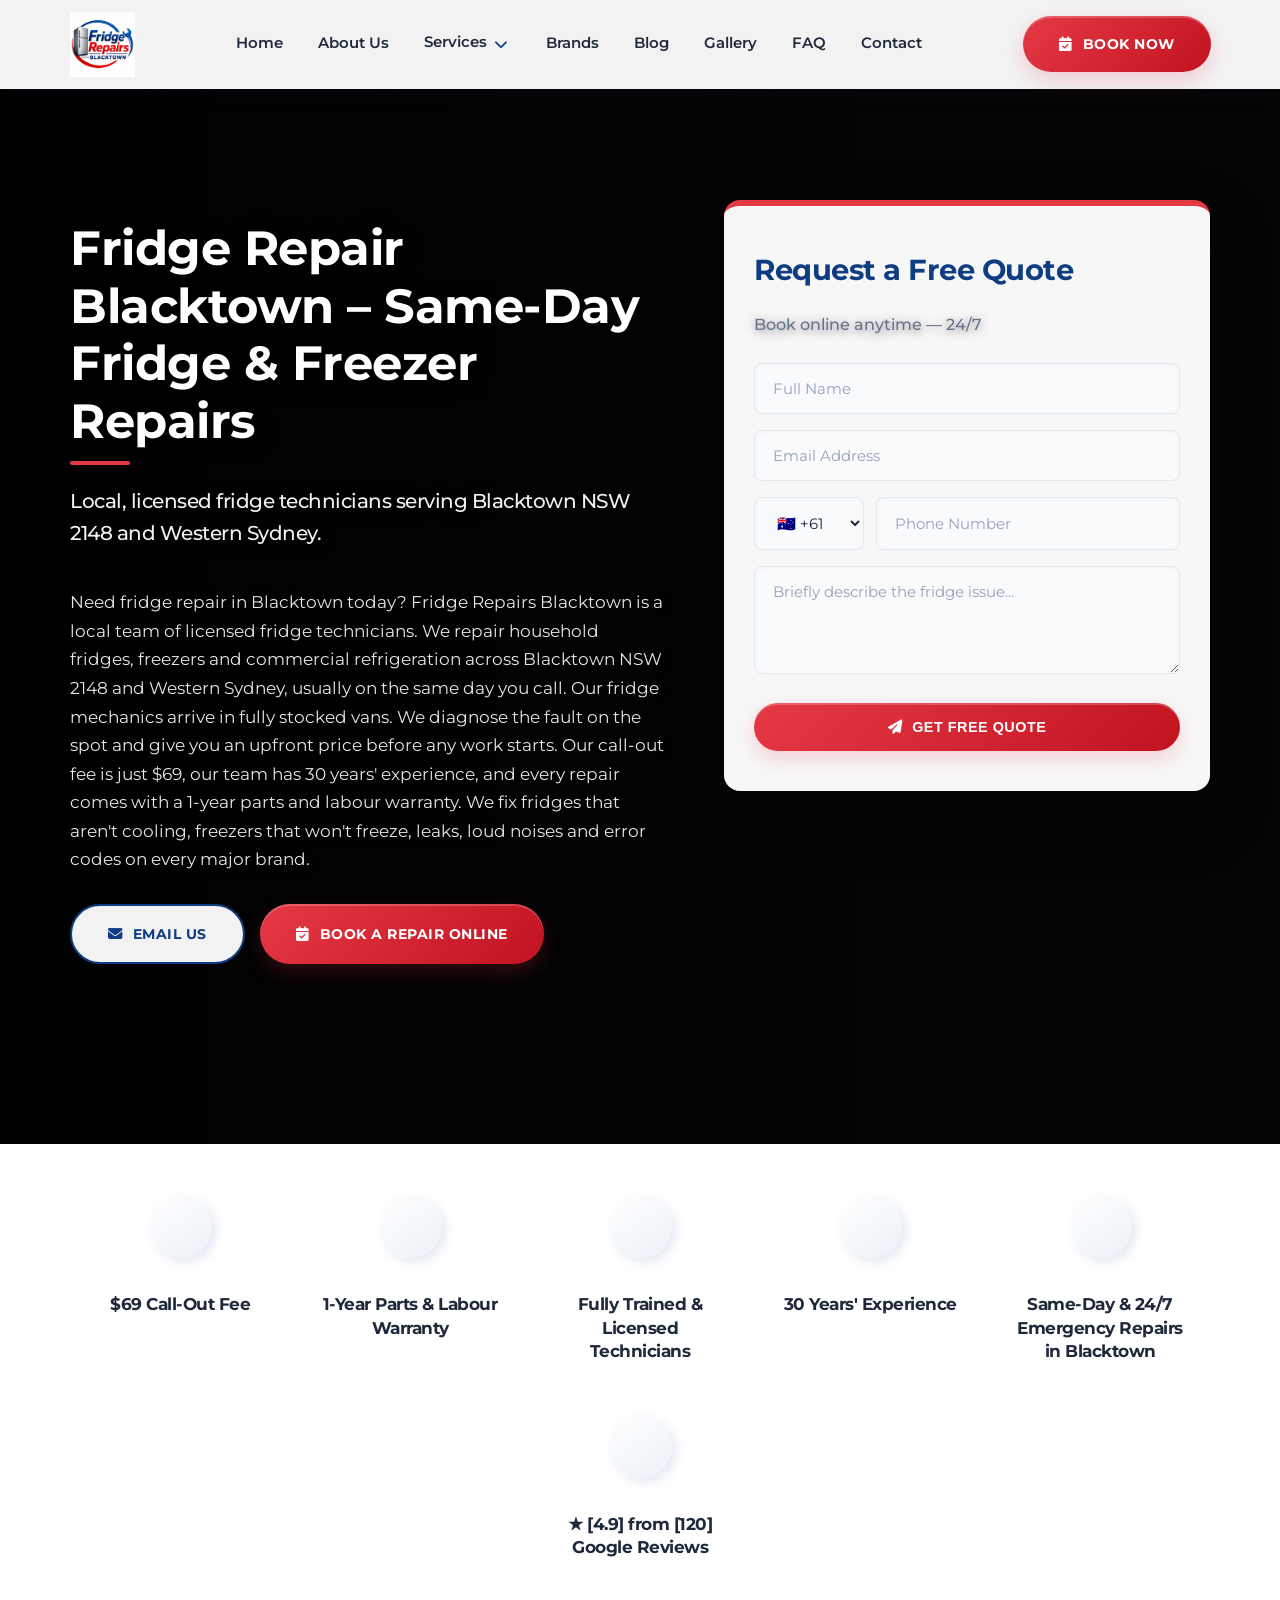
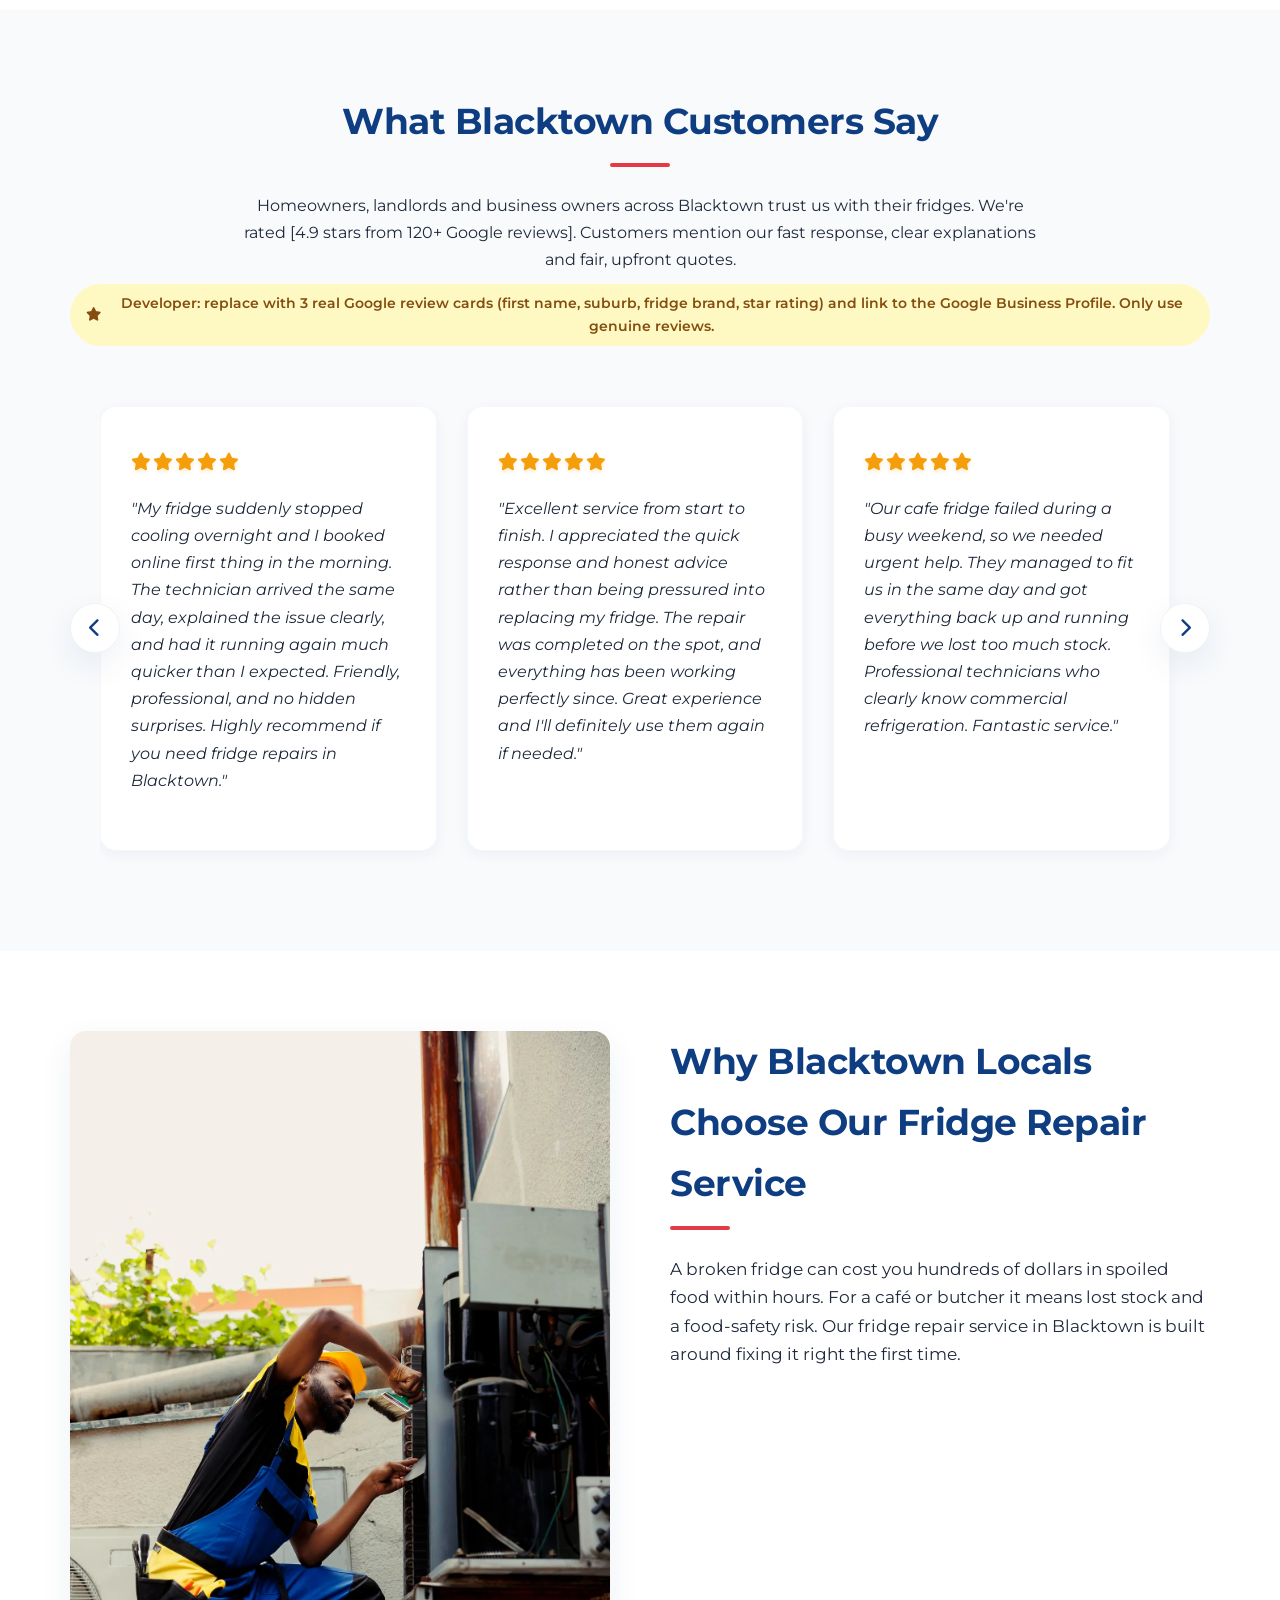
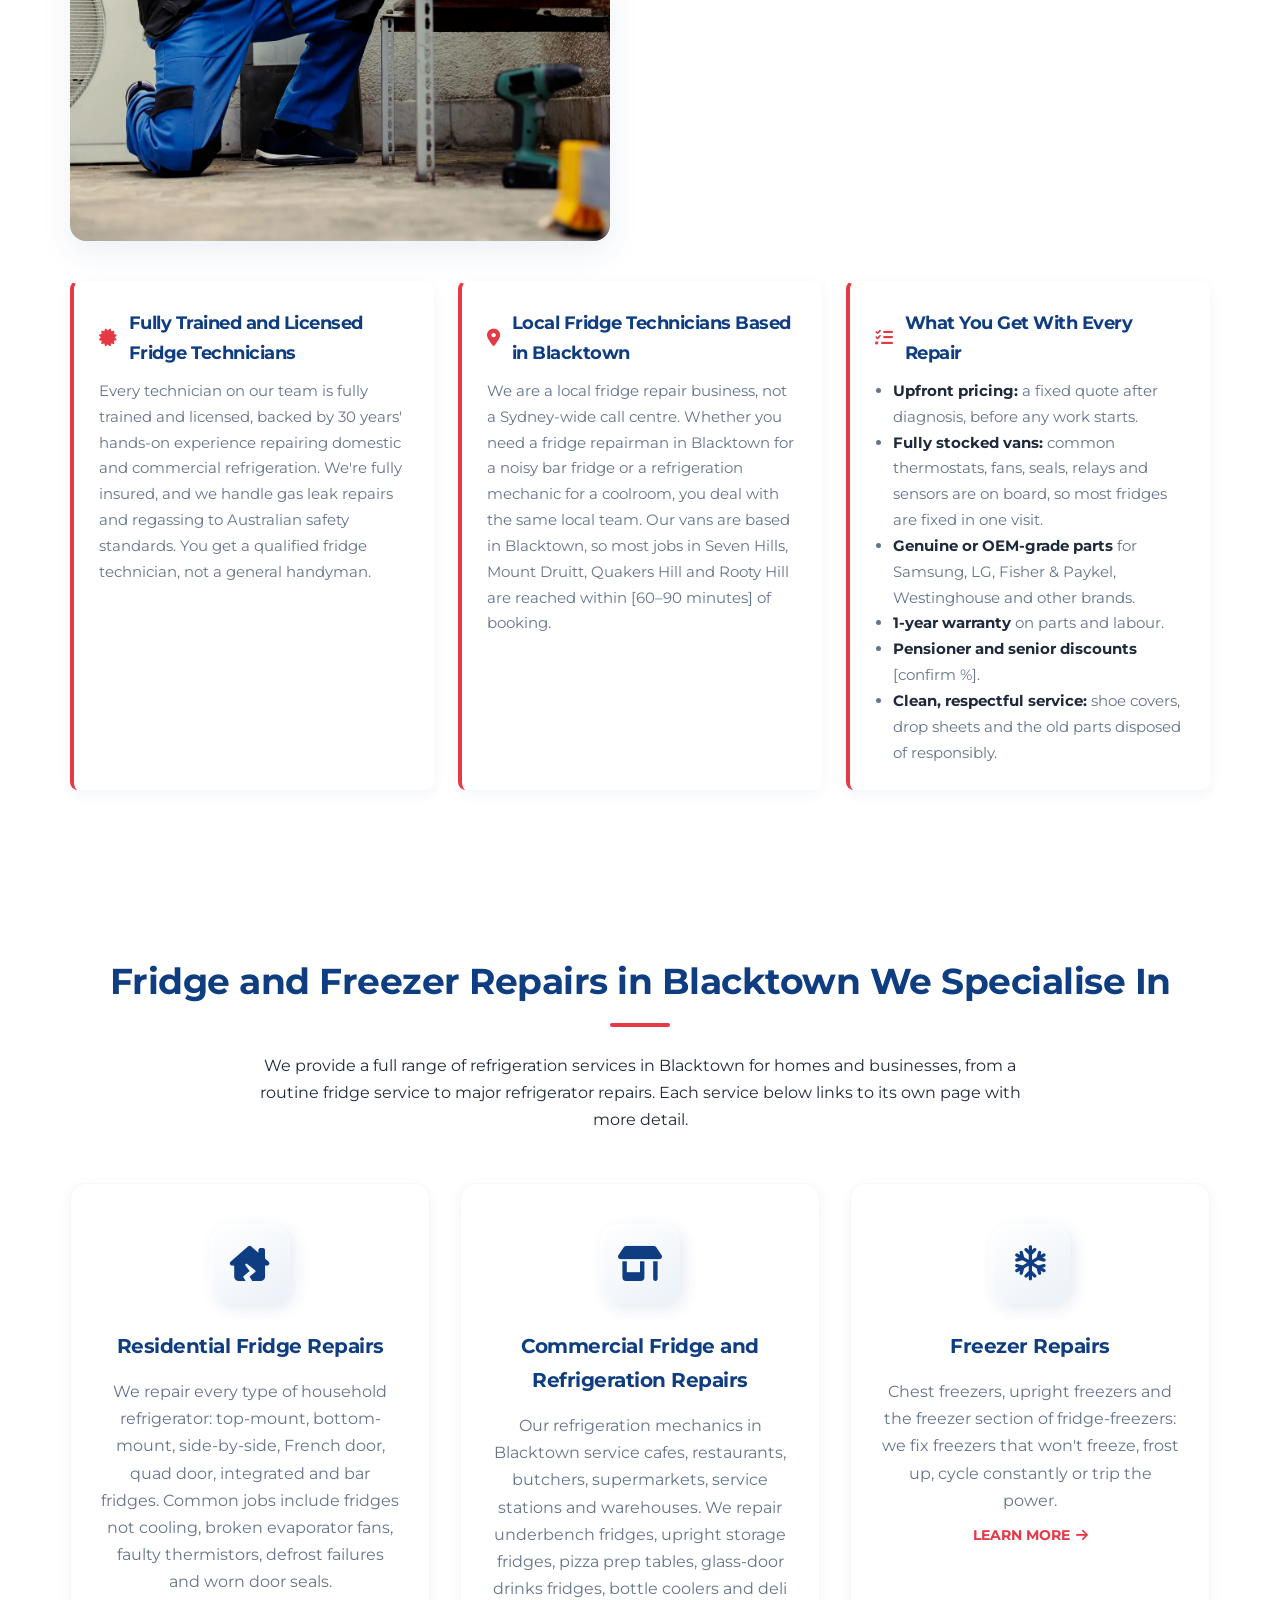
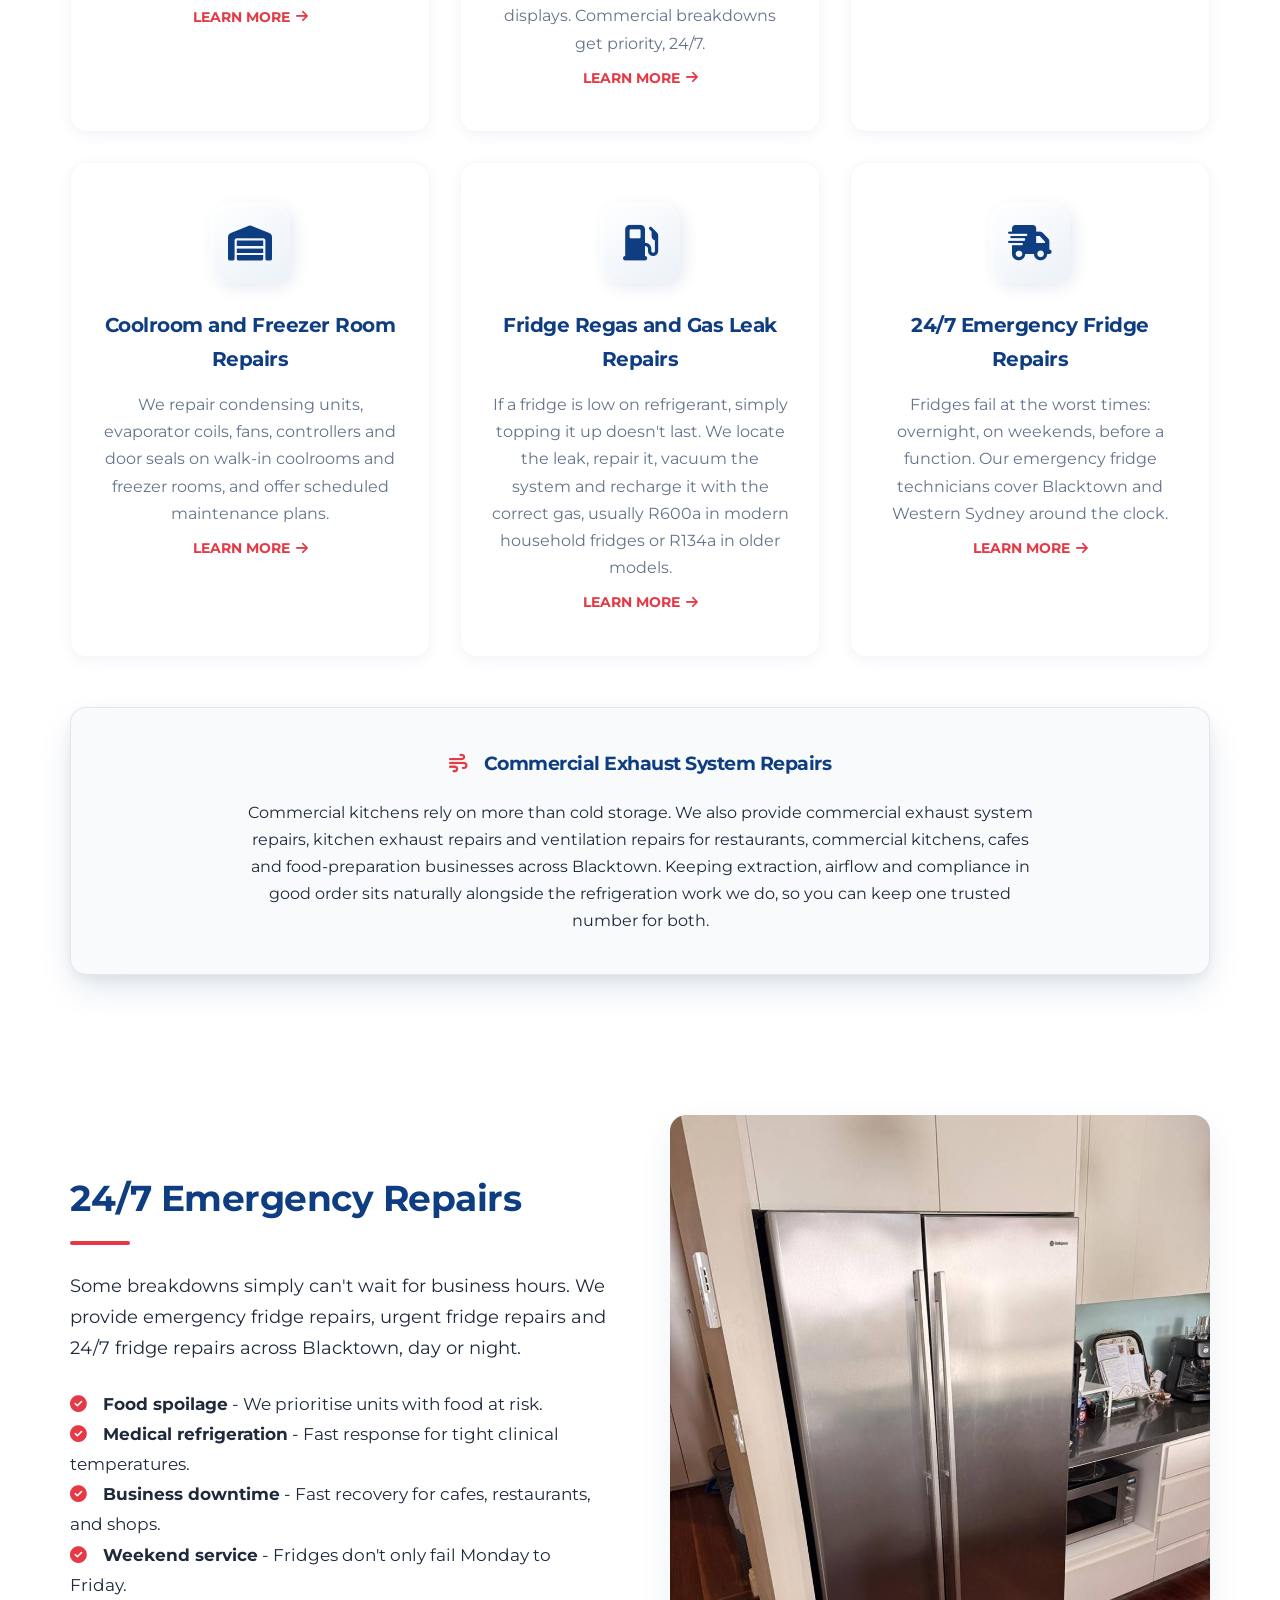
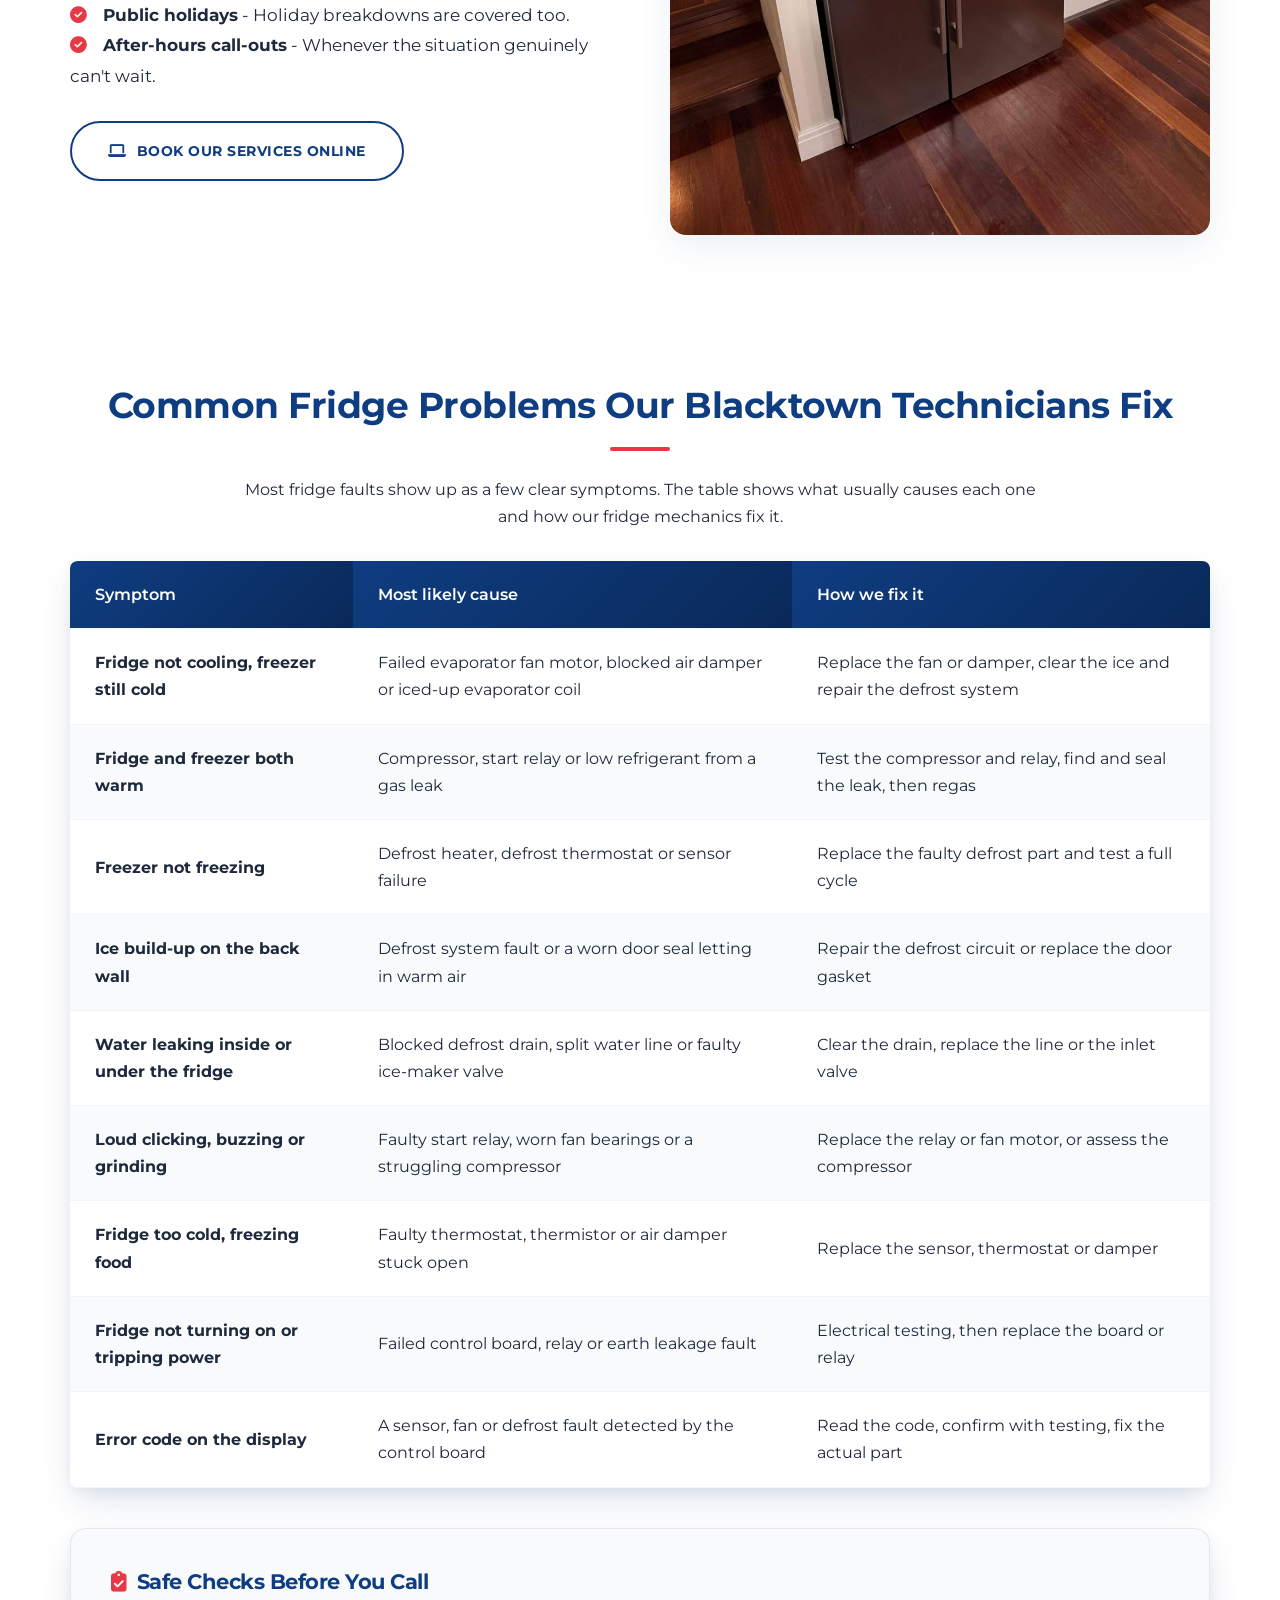
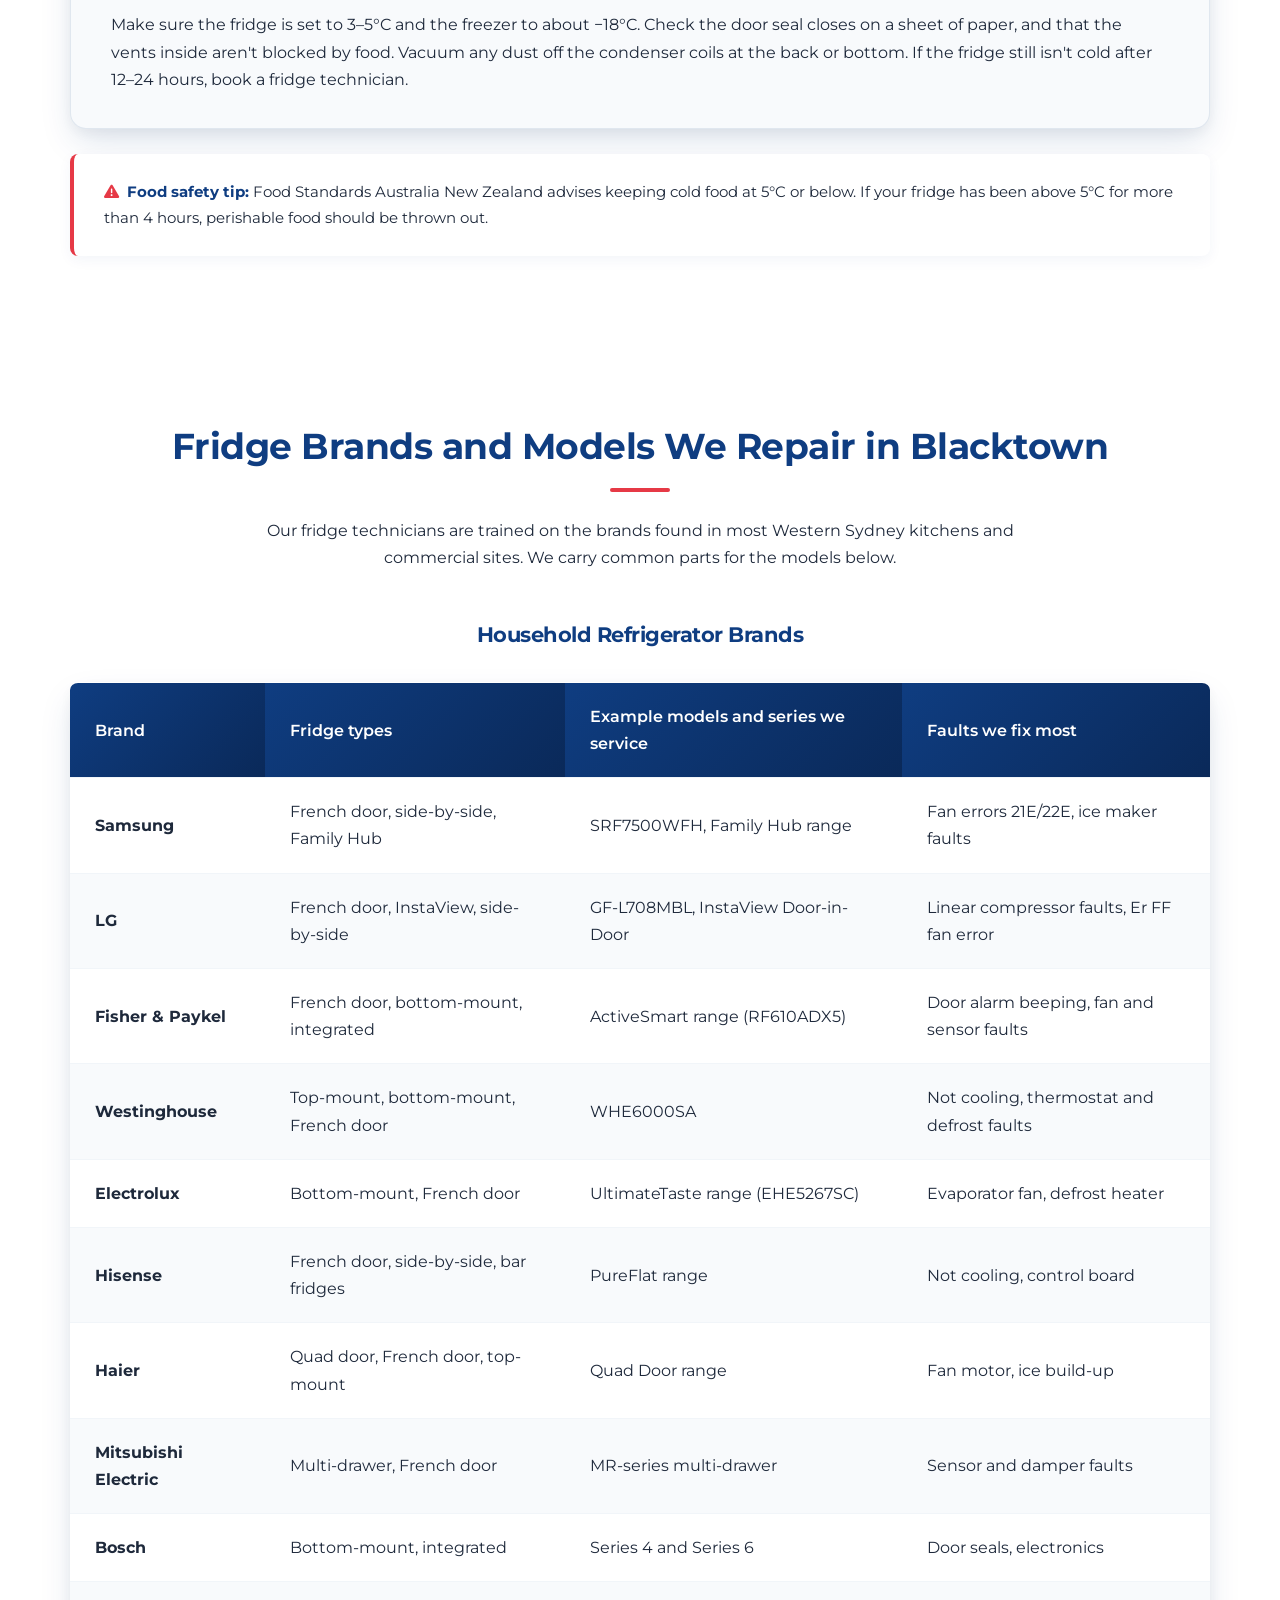
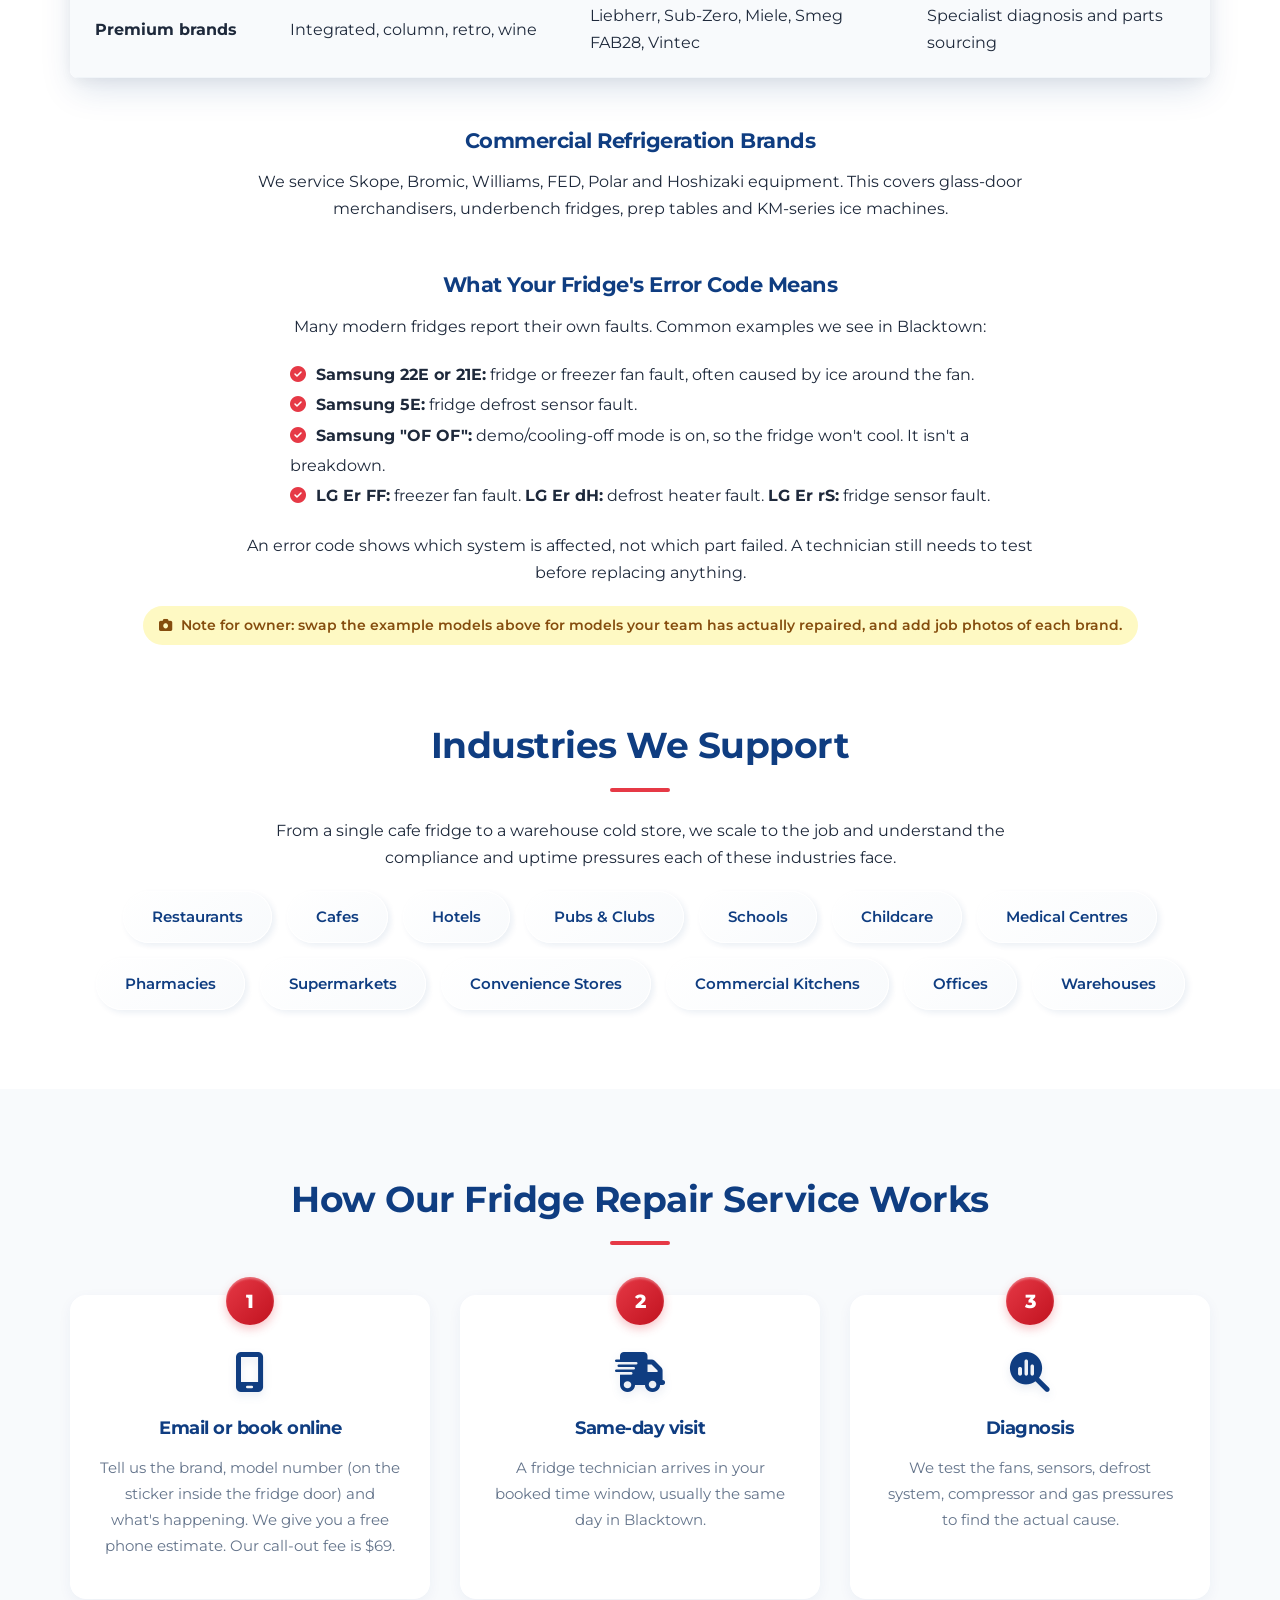
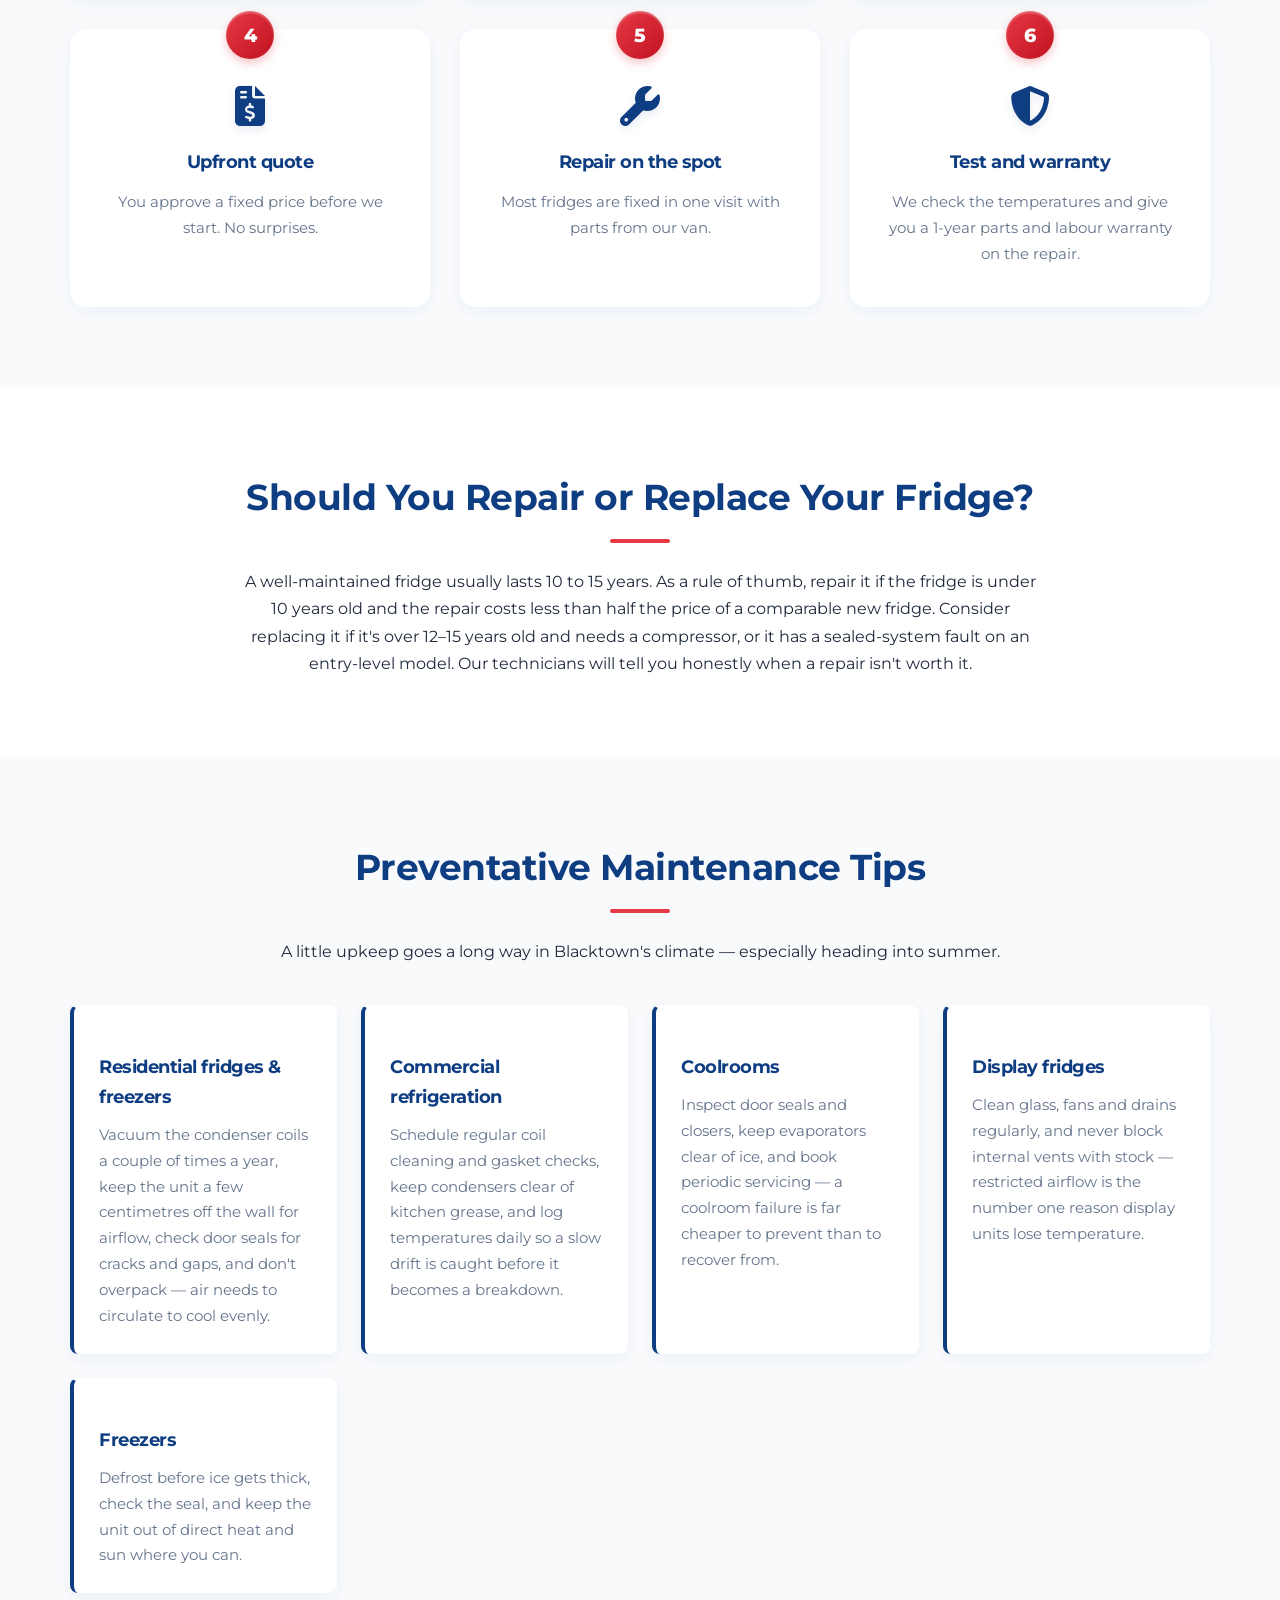
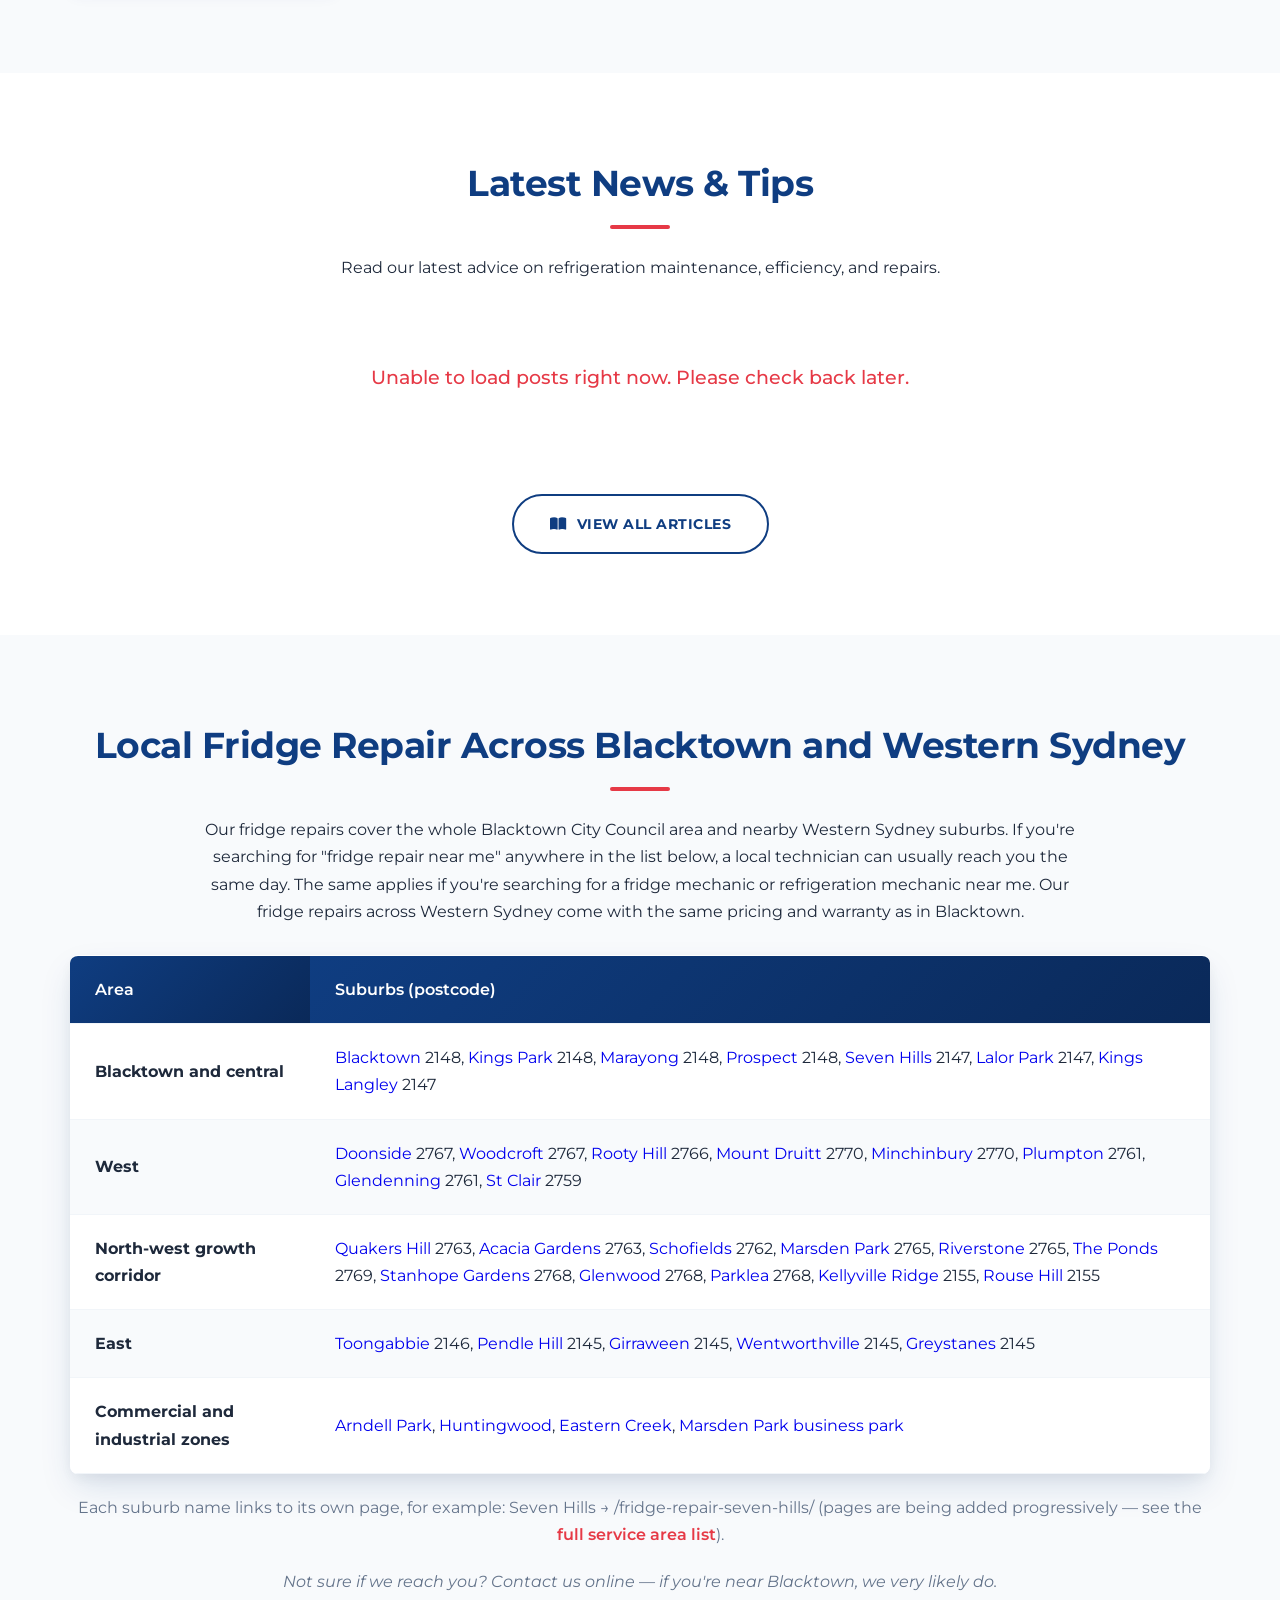
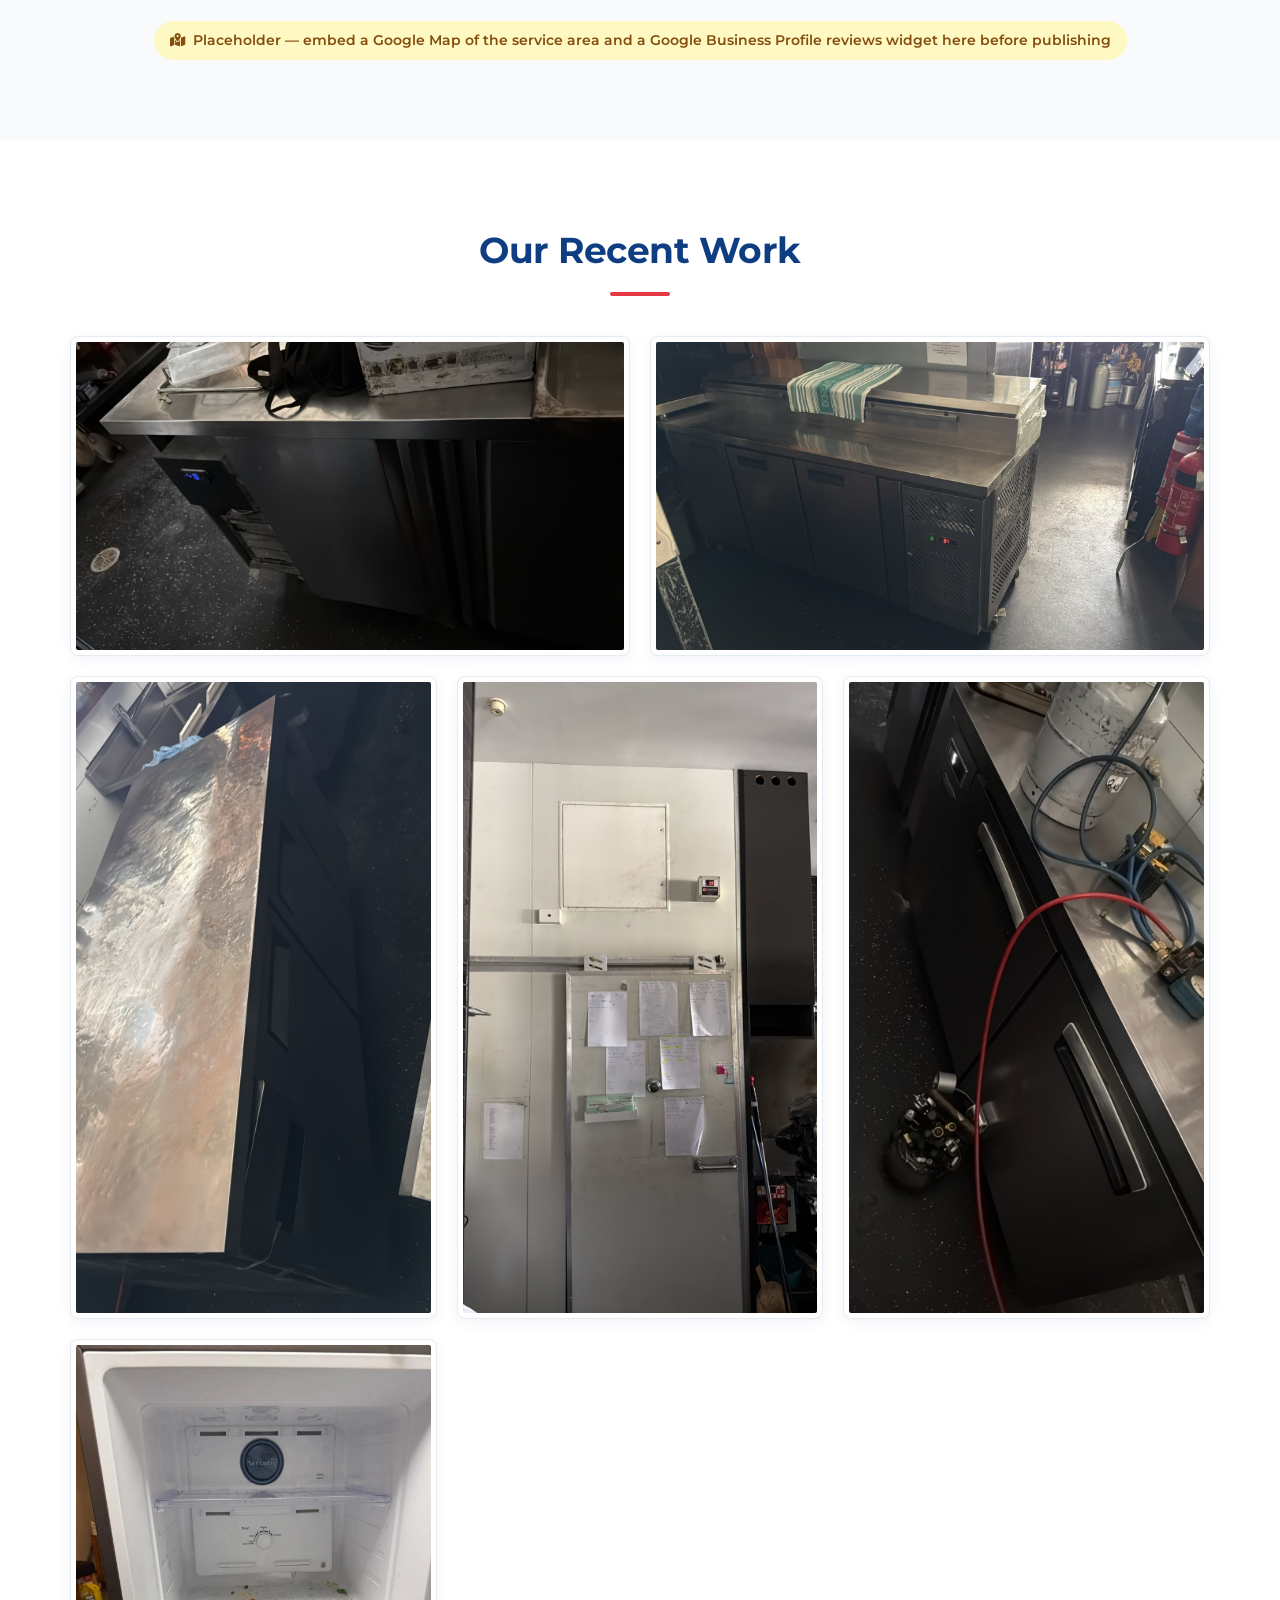
==== commit 81e3b7a4: "Make Services dropdown openable by click too, not just hover Tested the hover dropdown exhaustively " ====
--- a/index.html
+++ b/index.html
@@ -496,6 +496,10 @@
     /* SERVICES DROPDOWN */
     .frb-has-dropdown { position: relative; }
     .frb-dropdown-toggle { display: none; position: absolute; top: 0; right: 0; width: 46px; height: 100%; align-items: center; justify-content: center; background: none; border: none; cursor: pointer; color: var(--primary); font-size: 0.85em; padding: 0; }
+    @media (min-width: 993px) {
+        .frb-has-dropdown { display: inline-flex; align-items: center; }
+        .frb-dropdown-toggle { display: inline-flex; position: static; width: auto; height: auto; min-width: 20px; min-height: 20px; margin-left: 4px; padding: 2px; }
+    }
     .frb-dropdown-toggle i { transition: transform 0.3s ease; }
     .frb-has-dropdown.frb-dropdown-open .frb-dropdown-toggle i { transform: rotate(180deg); }
     .frb-main-nav .frb-dropdown-menu { display: block; list-style: none; margin: 0; padding: 10px; position: absolute; top: 100%; left: 50%; transform: translateX(-50%) translateY(8px); background: var(--white); min-width: 250px; border-radius: var(--radius-sm); box-shadow: var(--shadow-hover); opacity: 0; visibility: hidden; pointer-events: none; transition: opacity 0.25s ease, transform 0.25s ease, visibility 0.25s; z-index: 10001; }
